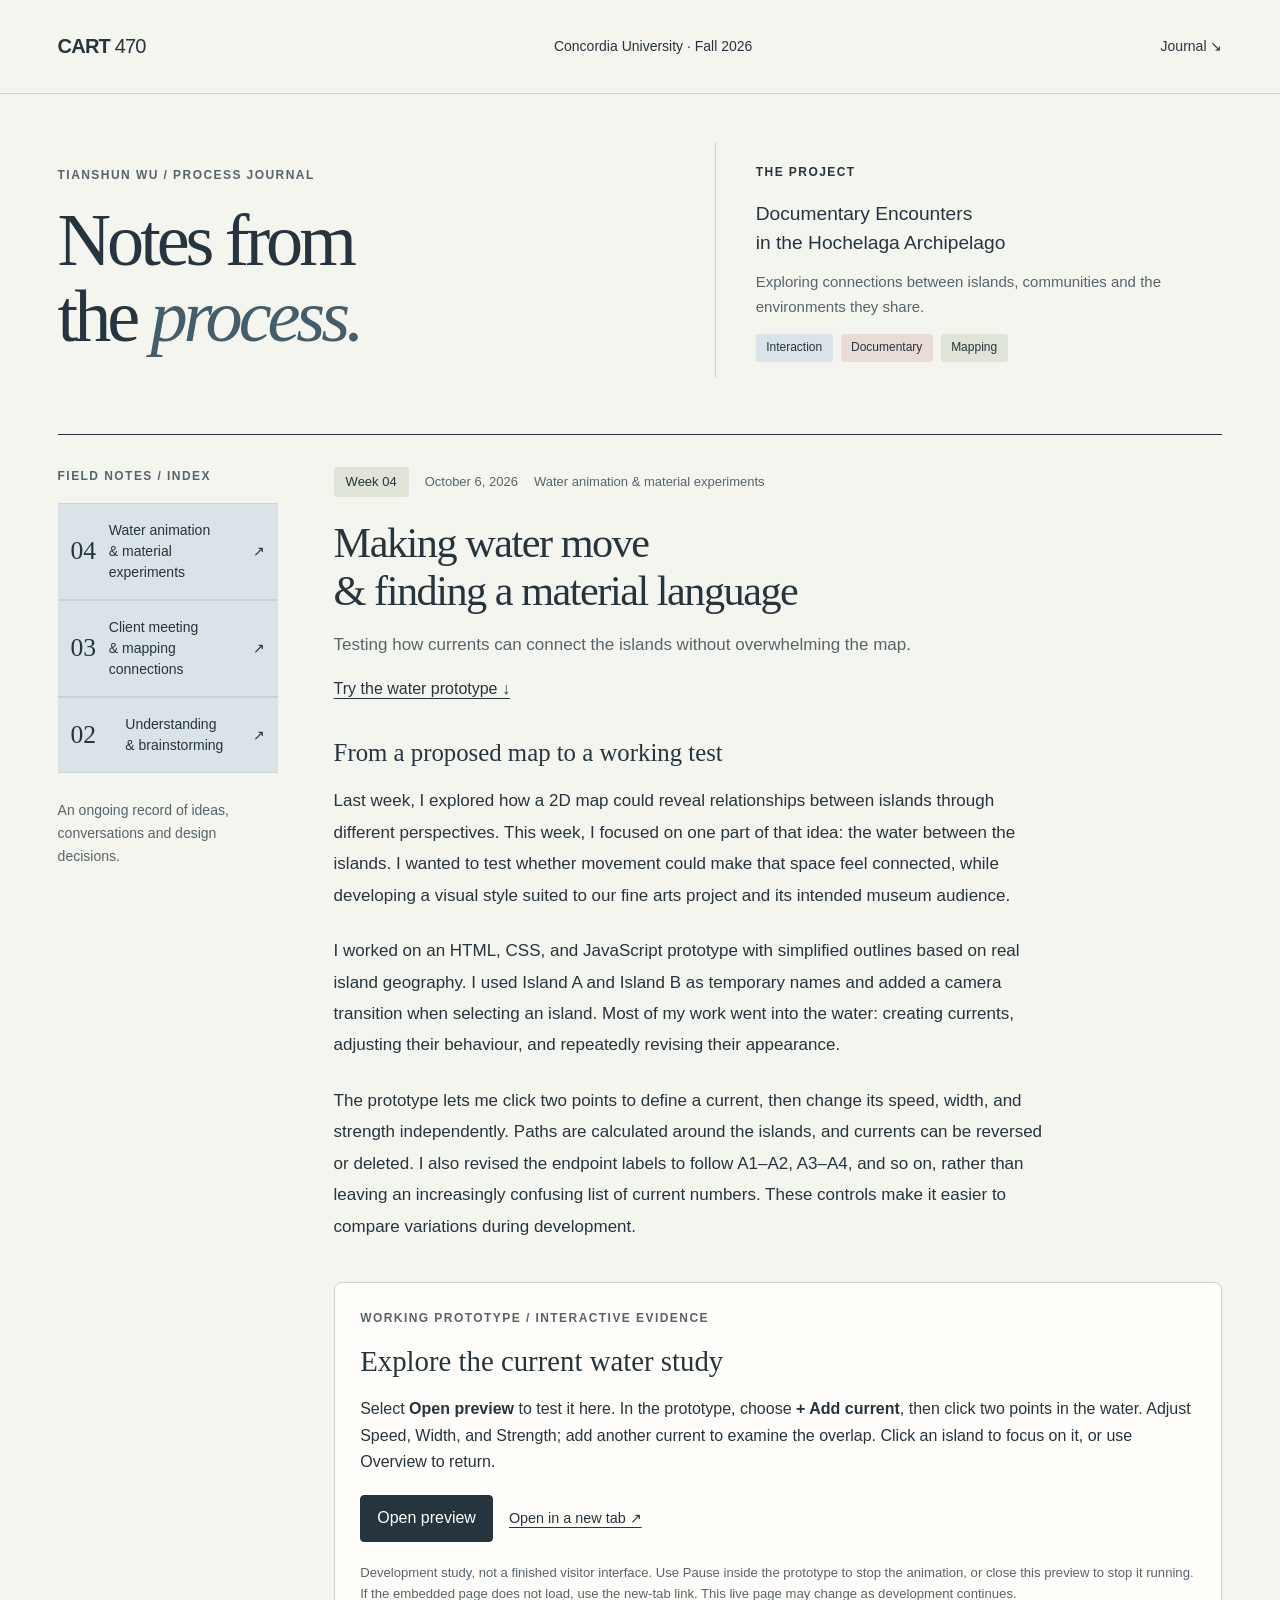
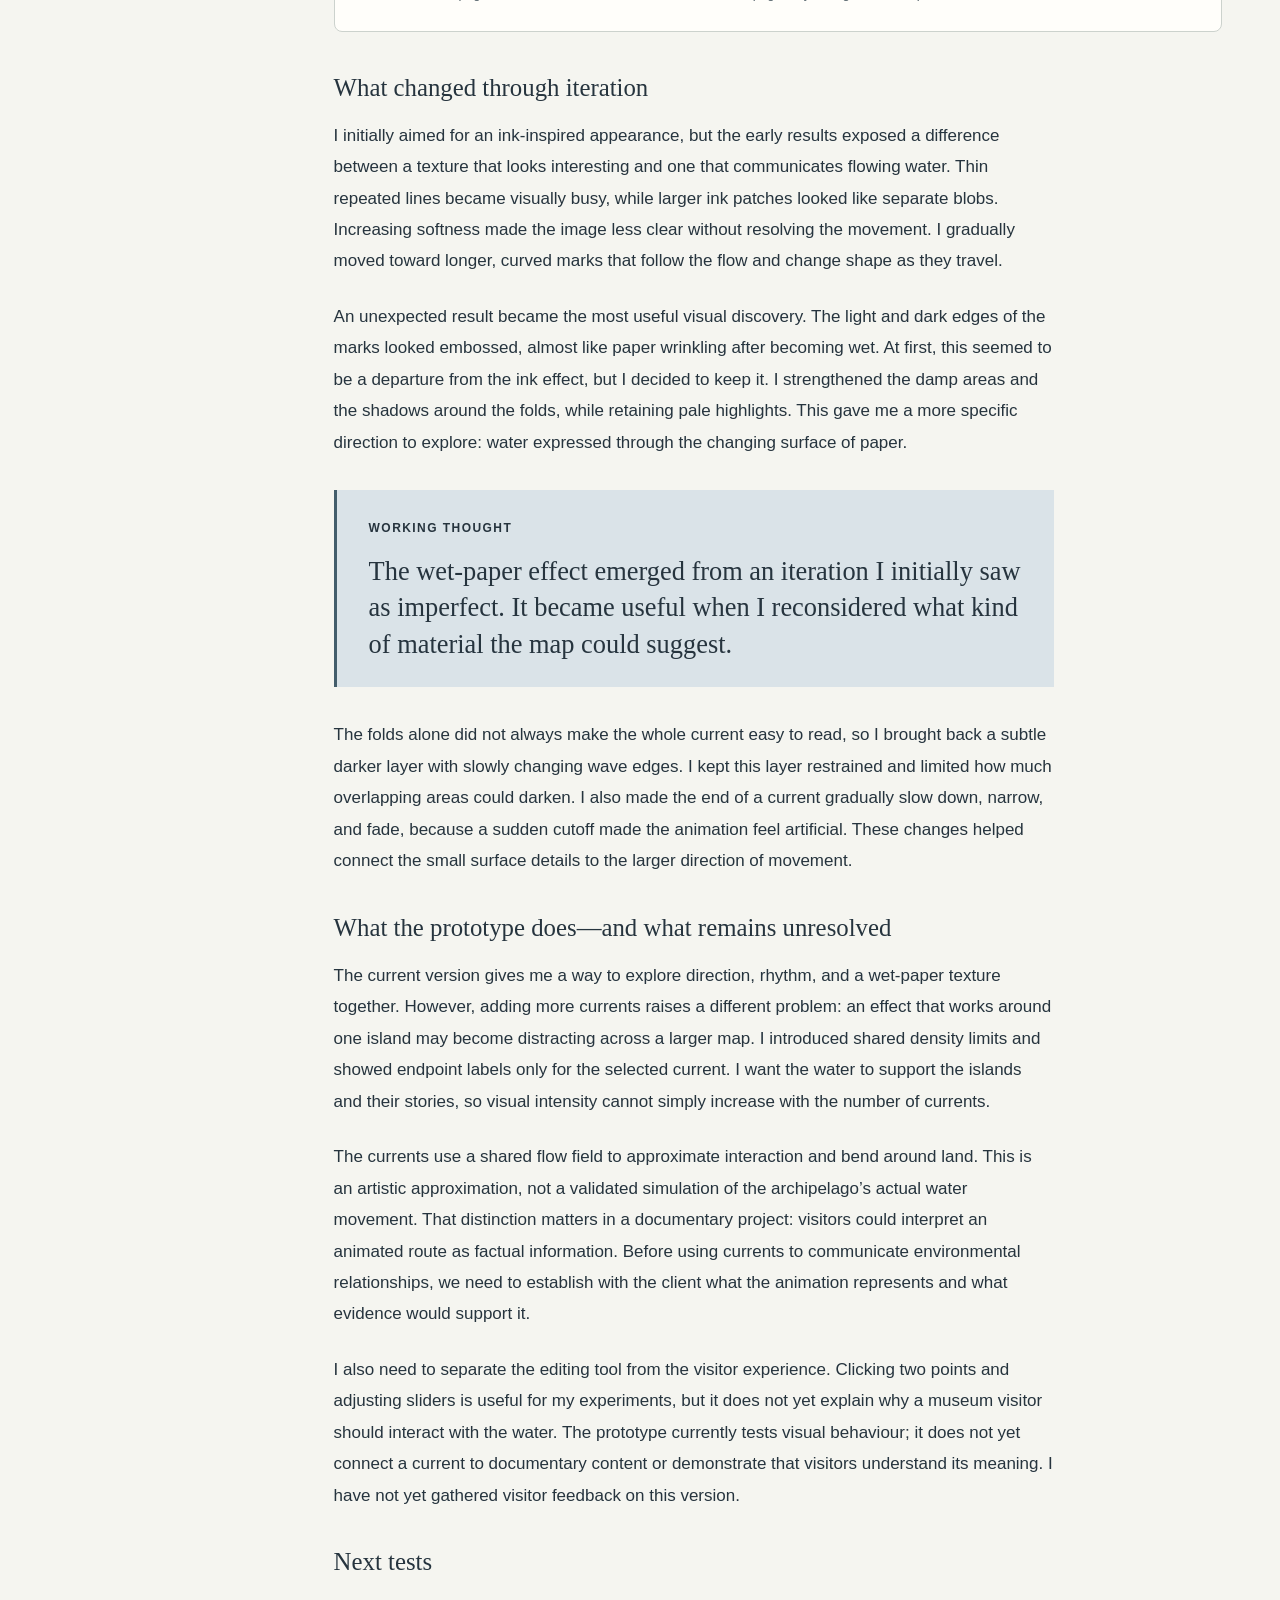
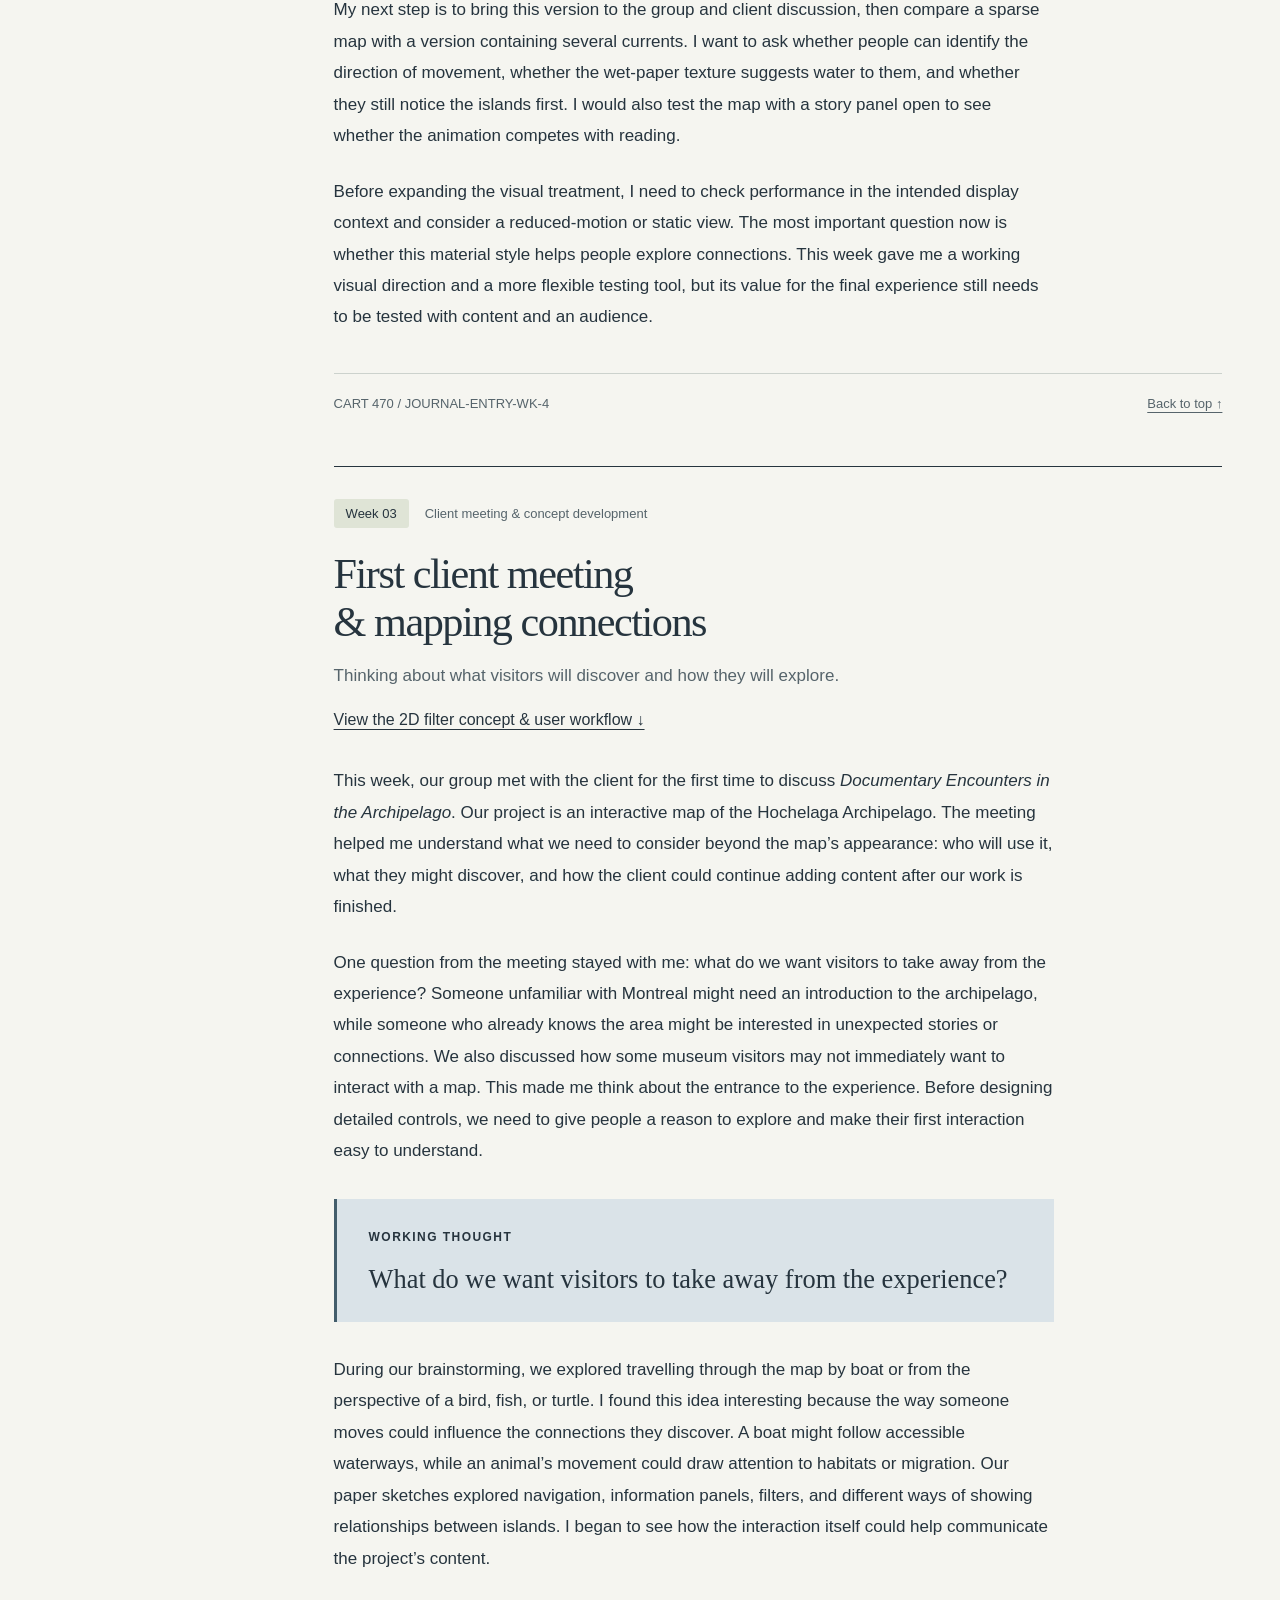
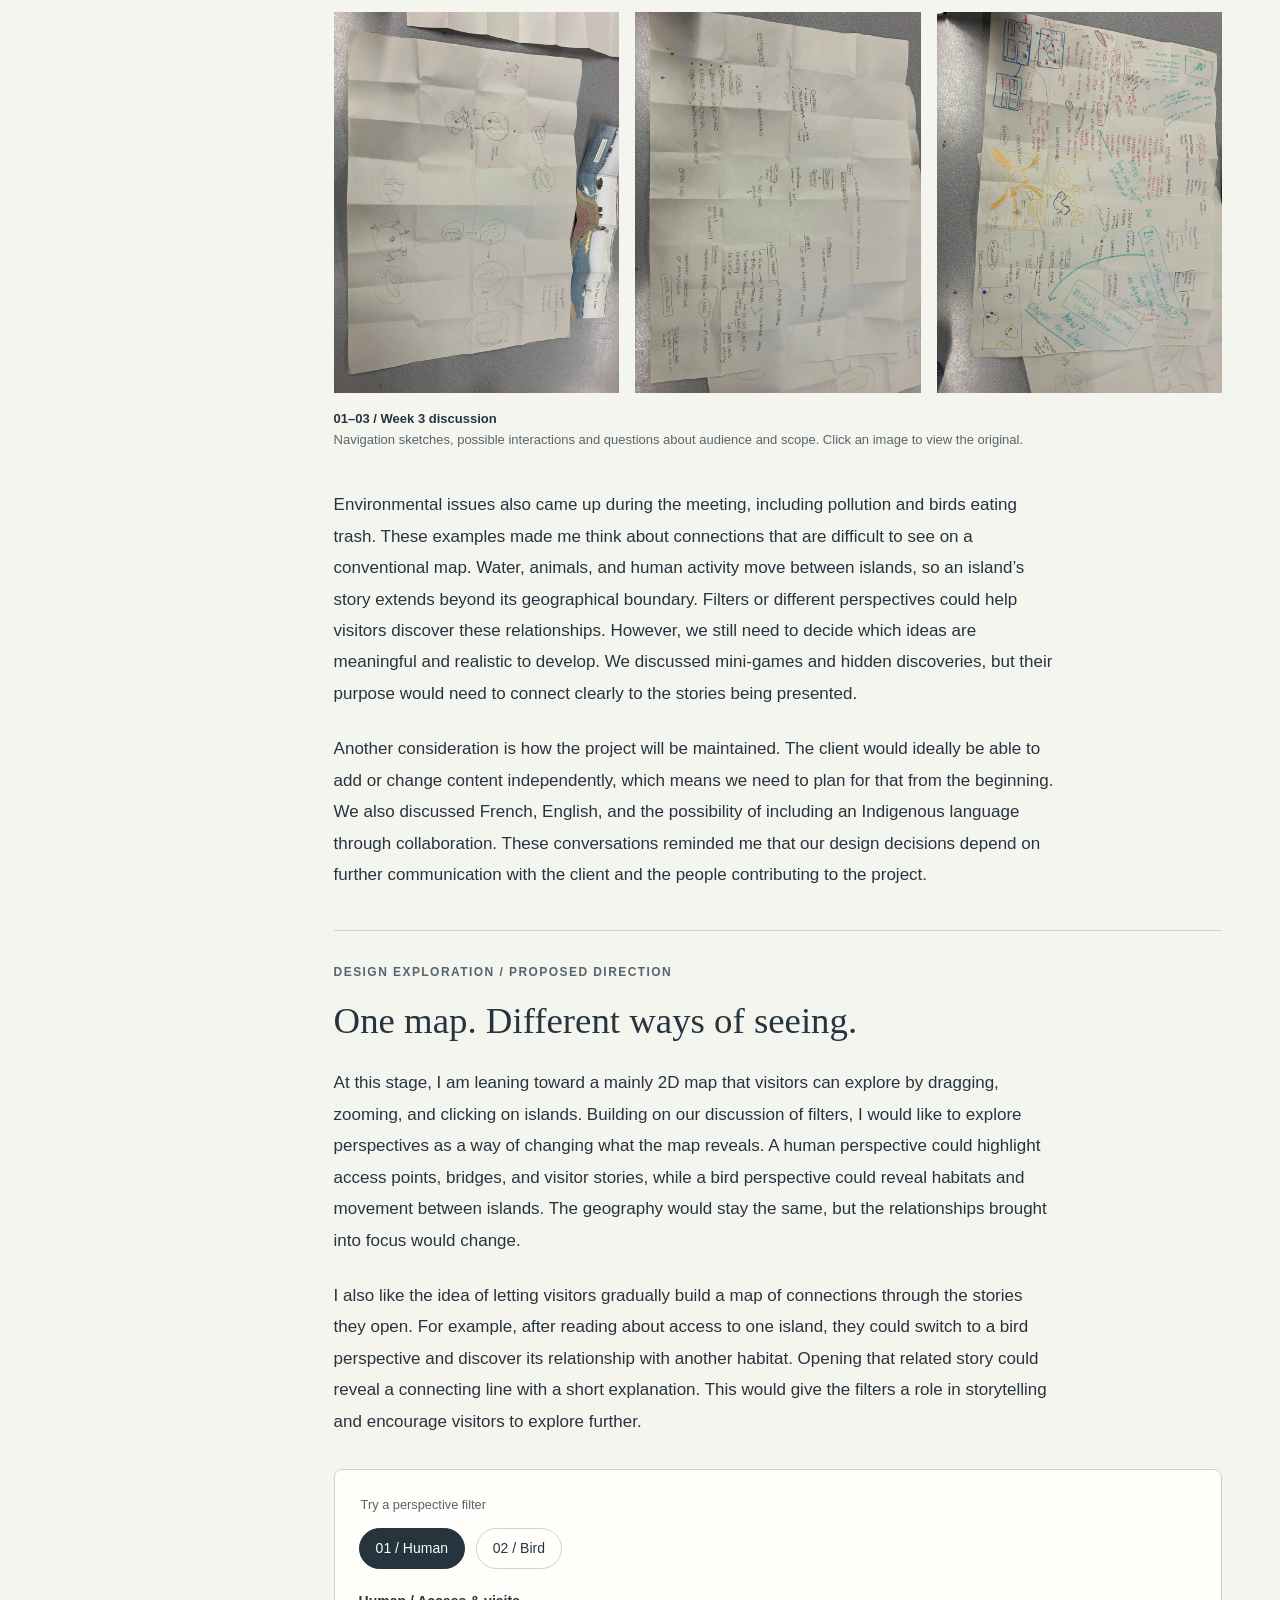
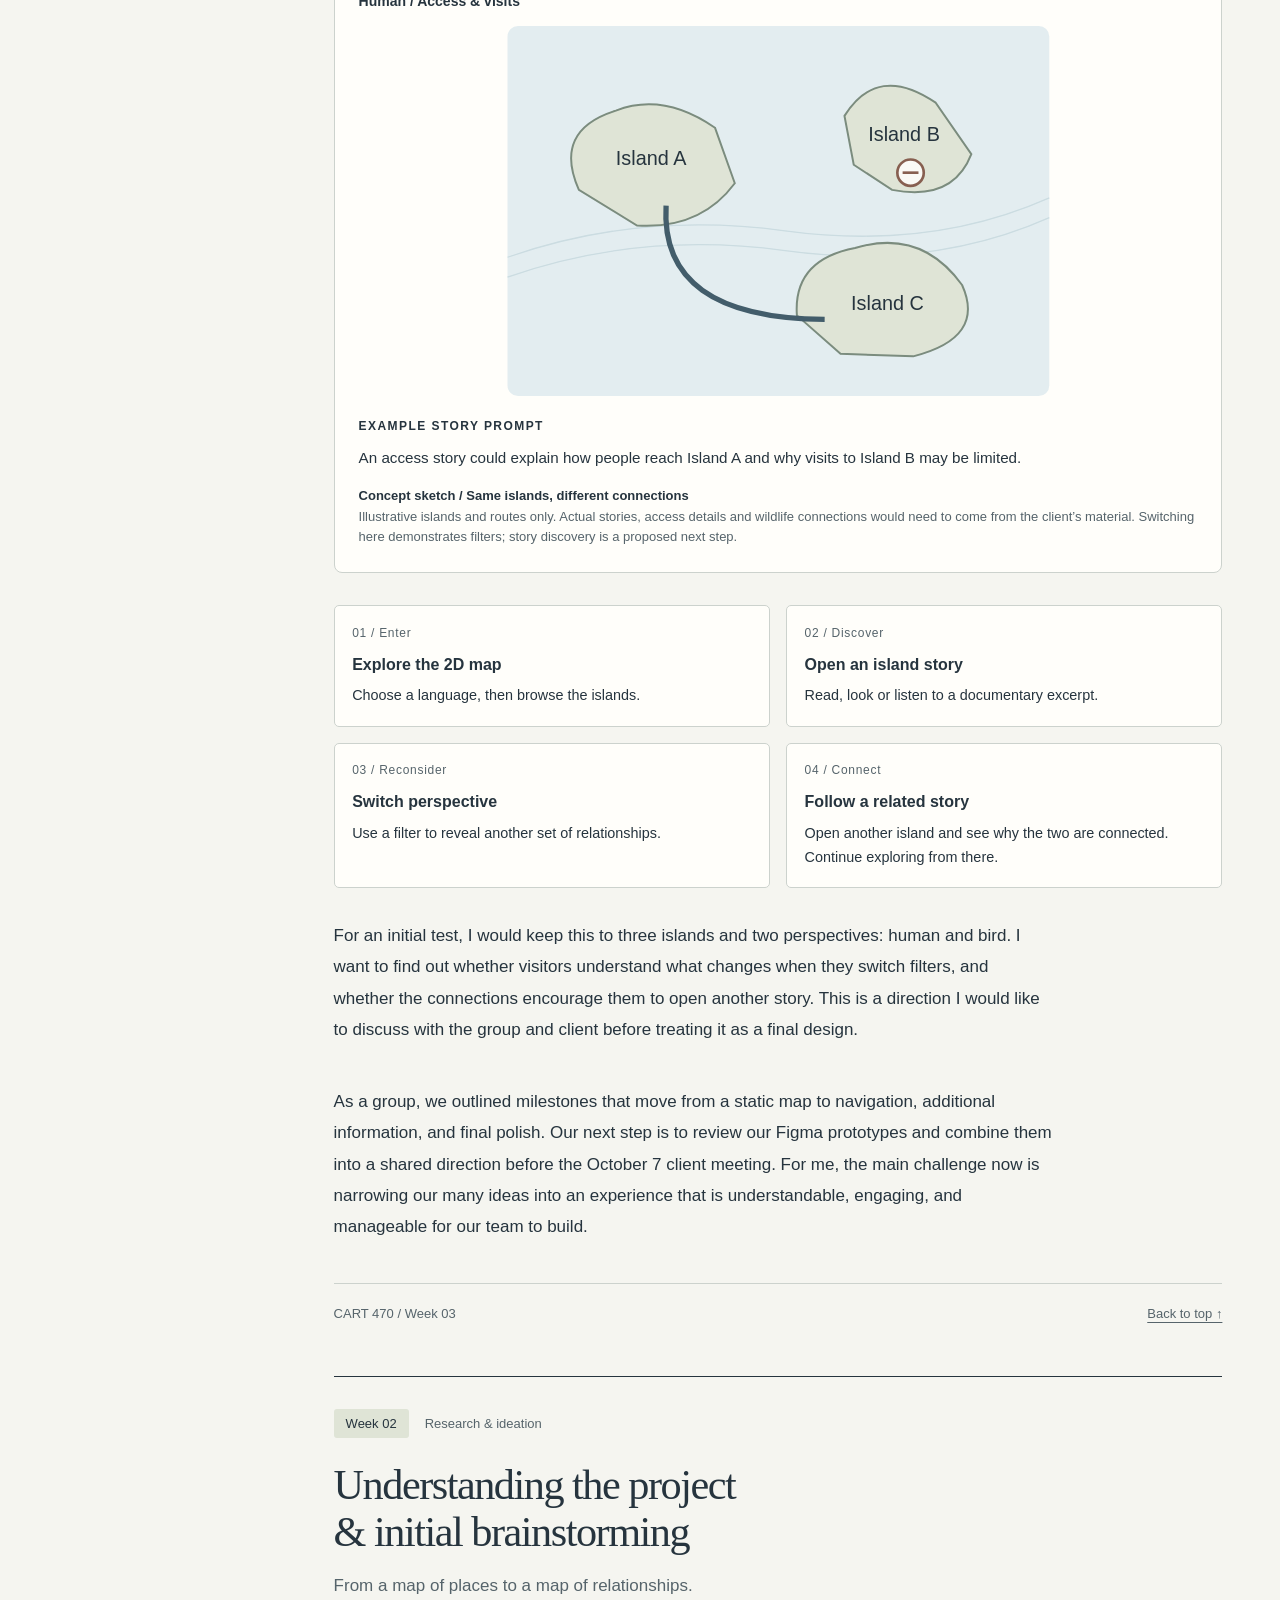
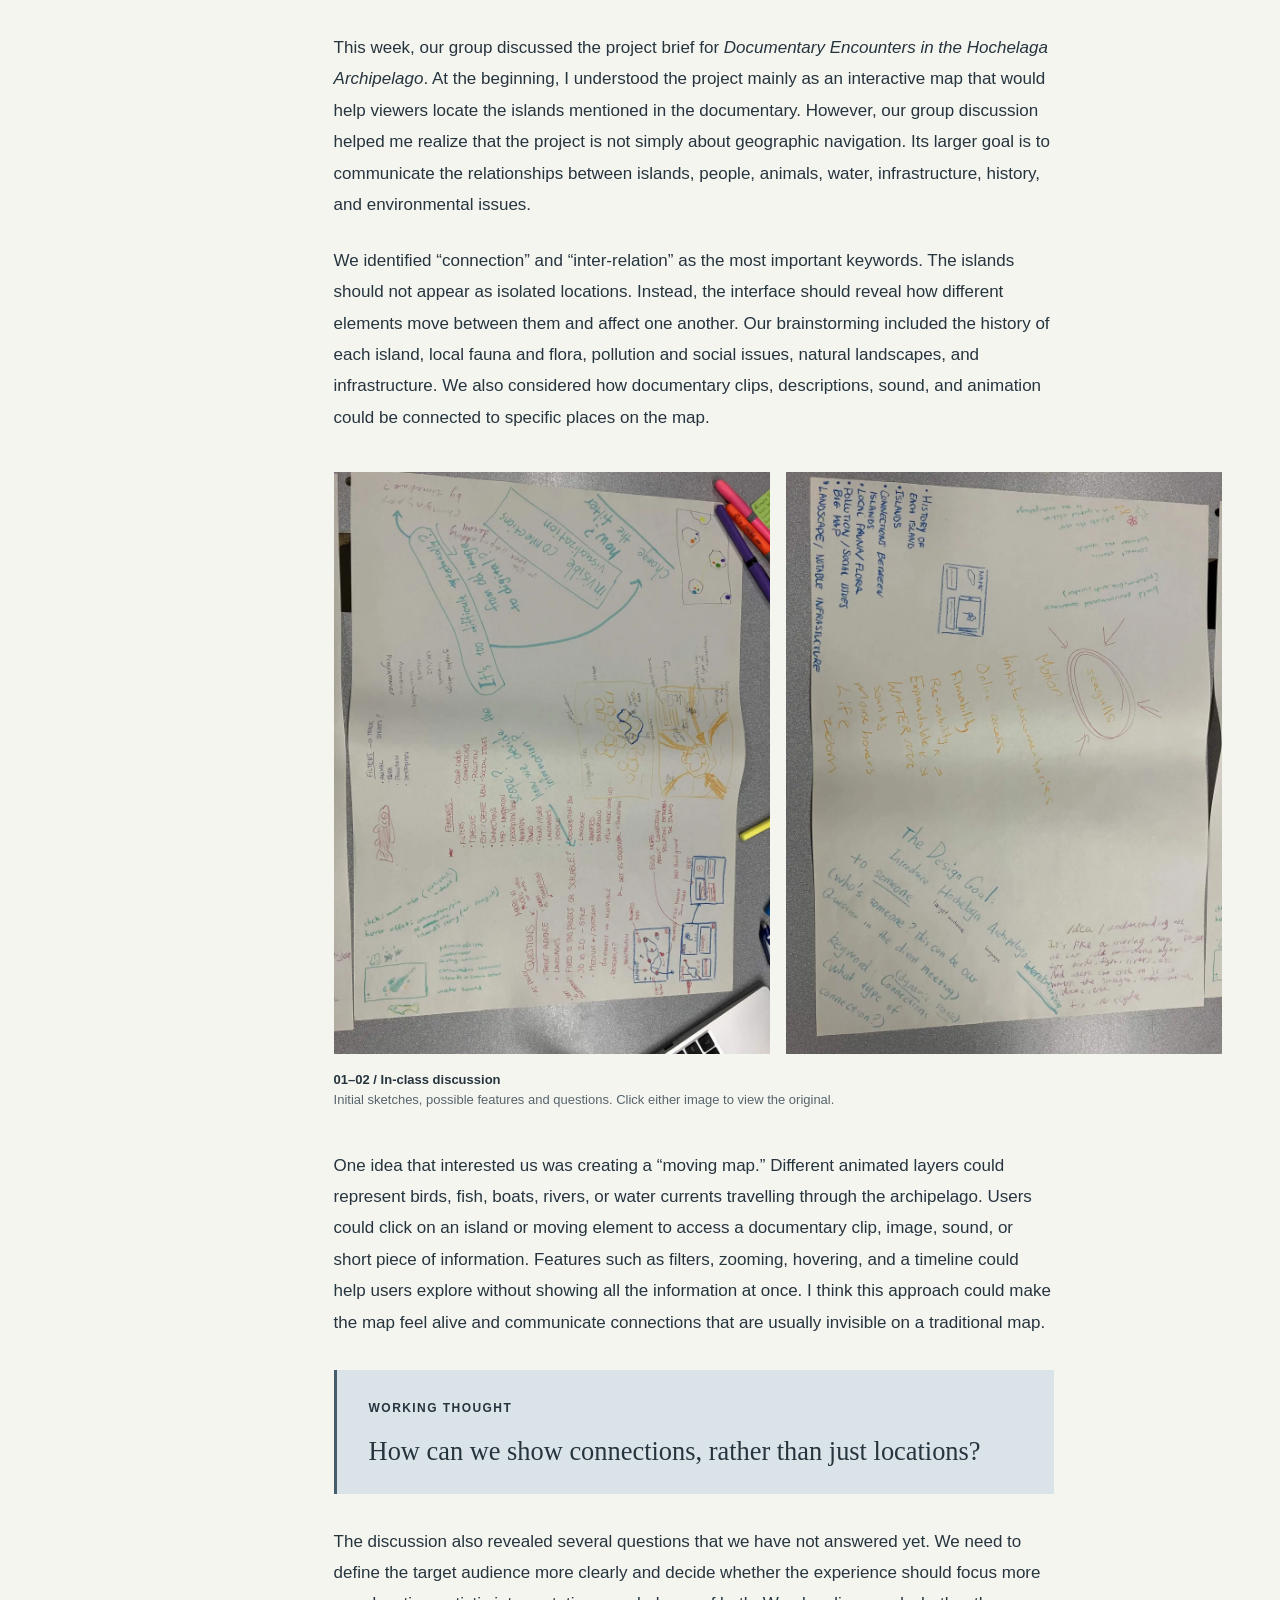
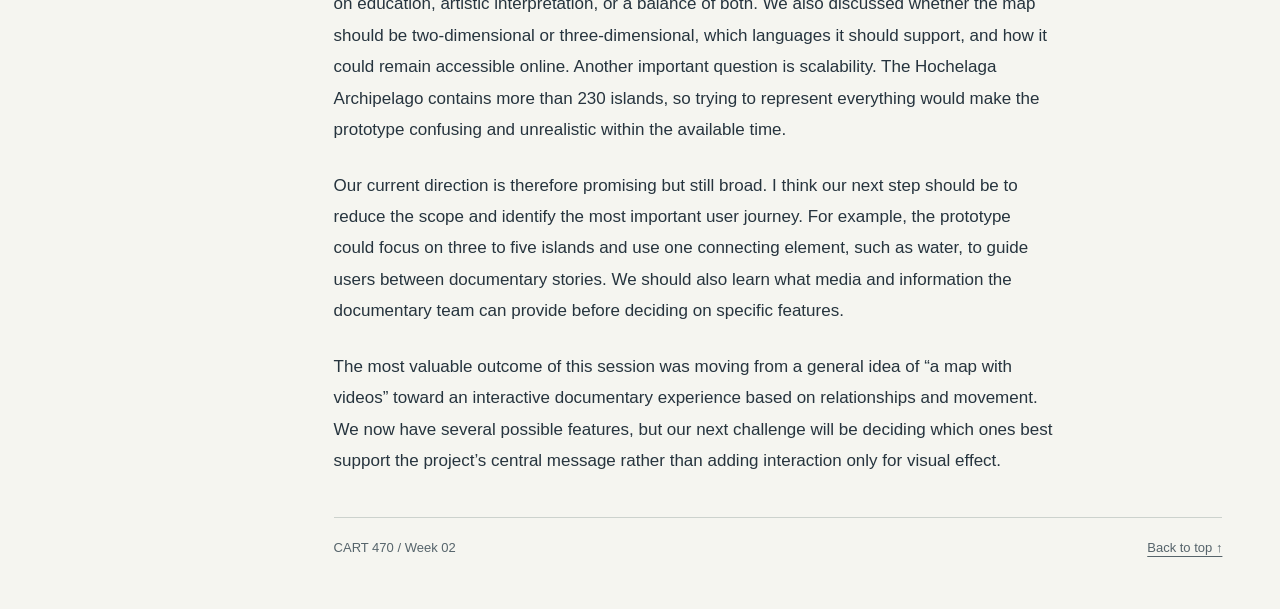
==== index.html @ 7b2a8e9e "week 4" ====
<!DOCTYPE html>
<html lang="en">
<head>
  <meta charset="UTF-8">
  <meta name="viewport" content="width=device-width, initial-scale=1.0">
  <meta name="description" content="Tianshun Wu's CART 470 process journal — Documentary Encounters in the Hochelaga Archipelago.">
  <title>CART 470 — Tianshun Wu</title>
  <link rel="stylesheet" href="styles.css?v=week4-water-1">
  <link rel="icon" href="data:image/svg+xml,%3Csvg xmlns='http://www.w3.org/2000/svg' viewBox='0 0 40 40'%3E%3Crect width='40' height='40' rx='8' fill='%23354754'/%3E%3Ctext x='20' y='28' text-anchor='middle' font-family='serif' font-size='28' fill='%23faf9f5'%3EJ%3C/text%3E%3C/svg%3E">
  <script src="script.js?v=week4-water-1" defer></script>
</head>
<body id="top">
  <a class="skip-link" href="#journal">Skip to journal</a>
  <header class="masthead">
    <a class="brand" href="#top">CART <span>470</span></a>
    <span class="course-term">Concordia University · Fall 2026</span>
    <a class="header-link" href="#journal">Journal ↘</a>
  </header>
  <main>
    <section class="intro" aria-labelledby="page-title">
      <div><p class="eyebrow">Tianshun Wu / Process journal</p><h1 id="page-title">Notes from<br>the <em>process.</em></h1></div>
      <div class="project-note"><span class="label">The project</span><h2>Documentary Encounters<br>in the Hochelaga Archipelago</h2><p>Exploring connections between islands, communities and the environments they share.</p><div class="tags"><span>Interaction</span><span>Documentary</span><span>Mapping</span></div></div>
    </section>
    <div class="journal-layout" id="journal">
      <aside class="index" aria-label="Journal index">
        <p class="eyebrow">Field notes / Index</p>
        <nav aria-label="Weekly entries">
          <a class="week-link" href="#week-04"><span class="week-number">04</span><span>Water animation<br>& material experiments</span><span aria-hidden="true">↗</span></a>
          <!-- Add a new link here when you add an entry. -->
          <a class="week-link" href="#week-03"><span class="week-number">03</span><span>Client meeting<br>& mapping connections</span><span aria-hidden="true">↗</span></a>
          <a class="week-link" href="#week-02"><span class="week-number">02</span><span>Understanding<br>& brainstorming</span><span aria-hidden="true">↗</span></a>
        </nav>
        <p class="index-note">An ongoing record of ideas, conversations and design decisions.</p>
      </aside>
      <div class="entries">
        <!-- WEEKLY ENTRY: copy an article and change its id, week, title and content. -->
                <article class="entry" id="week-04">
          <header class="entry-header">
            <div class="entry-meta"><span class="week-badge">Week 04</span><time datetime="2026-10-06">October 6, 2026</time><span>Water animation & material experiments</span></div>
            <h2>Making water move<br>& finding a material language</h2>
            <p class="entry-deck">Testing how currents can connect the islands without overwhelming the map.</p>
            <a href="#water-preview">Try the water prototype ↓</a>
          </header>
          <div class="prose">
            <h3>From a proposed map to a working test</h3>
            <p>Last week, I explored how a 2D map could reveal relationships between islands through different perspectives. This week, I focused on one part of that idea: the water between the islands. I wanted to test whether movement could make that space feel connected, while developing a visual style suited to our fine arts project and its intended museum audience.</p>
            <p>I worked on an HTML, CSS, and JavaScript prototype with simplified outlines based on real island geography. I used Island A and Island B as temporary names and added a camera transition when selecting an island. Most of my work went into the water: creating currents, adjusting their behaviour, and repeatedly revising their appearance.</p>
            <p>The prototype lets me click two points to define a current, then change its speed, width, and strength independently. Paths are calculated around the islands, and currents can be reversed or deleted. I also revised the endpoint labels to follow A1–A2, A3–A4, and so on, rather than leaving an increasingly confusing list of current numbers. These controls make it easier to compare variations during development.</p>
          </div>
          <section class="water-preview" id="water-preview" aria-labelledby="water-preview-title">
            <p class="eyebrow">Working prototype / Interactive evidence</p>
            <h3 id="water-preview-title">Explore the current water study</h3>
            <p>Select <strong>Open preview</strong> to test it here. In the prototype, choose <strong>+ Add current</strong>, then click two points in the water. Adjust Speed, Width, and Strength; add another current to examine the overlap. Click an island to focus on it, or use Overview to return.</p>
            <div class="preview-actions">
              <button type="button" id="preview-toggle" aria-expanded="false" aria-controls="water-frame-wrap">Open preview</button>
              <a href="https://alibaba1555.github.io/CART-470-Water-Effect-Test/" target="_blank" rel="noopener">Open in a new tab ↗</a>
            </div>
            <div id="water-frame-wrap" hidden></div>
            <p class="preview-note">Development study, not a finished visitor interface. Use Pause inside the prototype to stop the animation, or close this preview to stop it running. If the embedded page does not load, use the new-tab link. This live page may change as development continues.</p>
            <noscript><p>The embedded preview requires JavaScript. You can still open the prototype using the link above.</p></noscript>
          </section>
          <div class="prose">
            <h3>What changed through iteration</h3>
            <p>I initially aimed for an ink-inspired appearance, but the early results exposed a difference between a texture that looks interesting and one that communicates flowing water. Thin repeated lines became visually busy, while larger ink patches looked like separate blobs. Increasing softness made the image less clear without resolving the movement. I gradually moved toward longer, curved marks that follow the flow and change shape as they travel.</p>
            <p>An unexpected result became the most useful visual discovery. The light and dark edges of the marks looked embossed, almost like paper wrinkling after becoming wet. At first, this seemed to be a departure from the ink effect, but I decided to keep it. I strengthened the damp areas and the shadows around the folds, while retaining pale highlights. This gave me a more specific direction to explore: water expressed through the changing surface of paper.</p>
            <aside class="reflection"><span class="label">Working thought</span><p>The wet-paper effect emerged from an iteration I initially saw as imperfect. It became useful when I reconsidered what kind of material the map could suggest.</p></aside>
            <p>The folds alone did not always make the whole current easy to read, so I brought back a subtle darker layer with slowly changing wave edges. I kept this layer restrained and limited how much overlapping areas could darken. I also made the end of a current gradually slow down, narrow, and fade, because a sudden cutoff made the animation feel artificial. These changes helped connect the small surface details to the larger direction of movement.</p>
            <h3>What the prototype does—and what remains unresolved</h3>
            <p>The current version gives me a way to explore direction, rhythm, and a wet-paper texture together. However, adding more currents raises a different problem: an effect that works around one island may become distracting across a larger map. I introduced shared density limits and showed endpoint labels only for the selected current. I want the water to support the islands and their stories, so visual intensity cannot simply increase with the number of currents.</p>
            <p>The currents use a shared flow field to approximate interaction and bend around land. This is an artistic approximation, not a validated simulation of the archipelago’s actual water movement. That distinction matters in a documentary project: visitors could interpret an animated route as factual information. Before using currents to communicate environmental relationships, we need to establish with the client what the animation represents and what evidence would support it.</p>
            <p>I also need to separate the editing tool from the visitor experience. Clicking two points and adjusting sliders is useful for my experiments, but it does not yet explain why a museum visitor should interact with the water. The prototype currently tests visual behaviour; it does not yet connect a current to documentary content or demonstrate that visitors understand its meaning. I have not yet gathered visitor feedback on this version.</p>
            <h3>Next tests</h3>
            <p>My next step is to bring this version to the group and client discussion, then compare a sparse map with a version containing several currents. I want to ask whether people can identify the direction of movement, whether the wet-paper texture suggests water to them, and whether they still notice the islands first. I would also test the map with a story panel open to see whether the animation competes with reading.</p>
            <p>Before expanding the visual treatment, I need to check performance in the intended display context and consider a reduced-motion or static view. The most important question now is whether this material style helps people explore connections. This week gave me a working visual direction and a more flexible testing tool, but its value for the final experience still needs to be tested with content and an audience.</p>
          </div>
          <footer class="entry-footer"><span>CART 470 / JOURNAL-ENTRY-WK-4</span><a href="#top">Back to top ↑</a></footer>
        </article>

        <article class="entry" id="week-03">
          <header class="entry-header">
            <div class="entry-meta"><span class="week-badge">Week 03</span><span>Client meeting & concept development</span></div>
            <h2>First client meeting<br>& mapping connections</h2>
            <p class="entry-deck">Thinking about what visitors will discover and how they will explore.</p>
            <a href="#perspective-title">View the 2D filter concept & user workflow ↓</a>
          </header>
          <div class="prose">
            <p>This week, our group met with the client for the first time to discuss <em>Documentary Encounters in the Archipelago</em>. Our project is an interactive map of the Hochelaga Archipelago. The meeting helped me understand what we need to consider beyond the map’s appearance: who will use it, what they might discover, and how the client could continue adding content after our work is finished.</p>
            <p>One question from the meeting stayed with me: what do we want visitors to take away from the experience? Someone unfamiliar with Montreal might need an introduction to the archipelago, while someone who already knows the area might be interested in unexpected stories or connections. We also discussed how some museum visitors may not immediately want to interact with a map. This made me think about the entrance to the experience. Before designing detailed controls, we need to give people a reason to explore and make their first interaction easy to understand.</p>
            <aside class="reflection"><span class="label">Working thought</span><p>What do we want visitors to take away from the experience?</p></aside>
            <p>During our brainstorming, we explored travelling through the map by boat or from the perspective of a bird, fish, or turtle. I found this idea interesting because the way someone moves could influence the connections they discover. A boat might follow accessible waterways, while an animal’s movement could draw attention to habitats or migration. Our paper sketches explored navigation, information panels, filters, and different ways of showing relationships between islands. I began to see how the interaction itself could help communicate the project’s content.</p>
          </div>
          <figure class="discussion discussion--three">
            <a href="assets/week3-1.webp" target="_blank" rel="noopener" aria-label="Open Week 3 navigation sketches at full size in a new tab"><img src="assets/week3-1.webp" alt="Paper sketches exploring the map entrance, boat navigation, landing on islands and map scale." width="960" height="1280" loading="lazy"></a>
            <a href="assets/week3-2.webp" target="_blank" rel="noopener" aria-label="Open Week 3 interaction notes at full size in a new tab"><img src="assets/week3-2.webp" alt="Group notes exploring controls, animal perspectives, seasons, water currents and connections between islands." width="960" height="1280" loading="lazy"></a>
            <a href="assets/week3-3.webp" target="_blank" rel="noopener" aria-label="Open Week 3 feature brainstorming at full size in a new tab"><img src="assets/week3-3.webp" alt="Group brainstorming sheet with interface sketches, possible filters, audience questions and ideas for visualizing invisible connections." width="960" height="1280" loading="lazy"></a>
            <figcaption><span>01–03 / Week 3 discussion</span> Navigation sketches, possible interactions and questions about audience and scope. Click an image to view the original.</figcaption>
          </figure>
          <div class="prose">
            <p>Environmental issues also came up during the meeting, including pollution and birds eating trash. These examples made me think about connections that are difficult to see on a conventional map. Water, animals, and human activity move between islands, so an island’s story extends beyond its geographical boundary. Filters or different perspectives could help visitors discover these relationships. However, we still need to decide which ideas are meaningful and realistic to develop. We discussed mini-games and hidden discoveries, but their purpose would need to connect clearly to the stories being presented.</p>
            <p>Another consideration is how the project will be maintained. The client would ideally be able to add or change content independently, which means we need to plan for that from the beginning. We also discussed French, English, and the possibility of including an Indigenous language through collaboration. These conversations reminded me that our design decisions depend on further communication with the client and the people contributing to the project.</p>
          </div>
          <section class="perspective-concept" aria-labelledby="perspective-title">
            <p class="eyebrow">Design exploration / Proposed direction</p>
            <h3 id="perspective-title">One map. Different ways of seeing.</h3>
            <div class="prose">
              <p>At this stage, I am leaning toward a mainly 2D map that visitors can explore by dragging, zooming, and clicking on islands. Building on our discussion of filters, I would like to explore perspectives as a way of changing what the map reveals. A human perspective could highlight access points, bridges, and visitor stories, while a bird perspective could reveal habitats and movement between islands. The geography would stay the same, but the relationships brought into focus would change.</p>
              <p>I also like the idea of letting visitors gradually build a map of connections through the stories they open. For example, after reading about access to one island, they could switch to a bird perspective and discover its relationship with another habitat. Opening that related story could reveal a connecting line with a short explanation. This would give the filters a role in storytelling and encourage visitors to explore further.</p>
            </div>
            <figure class="perspective-demo">
              <fieldset class="perspective-switch">
                <legend>Try a perspective filter</legend>
                <input type="radio" name="perspective" id="view-human" checked><label for="view-human">01 / Human</label>
                <input type="radio" name="perspective" id="view-bird"><label for="view-bird">02 / Bird</label>
                <div class="perspective-panel panel-human"><p class="map-view-label">Human / Access & visits</p><svg viewBox="0 0 410 280" role="img" aria-label="Human perspective: a solid route connects Islands A and C. Island B has a restricted-access symbol."><rect width="410" height="280" rx="8" fill="#e3edf0"/><path d="M0 175Q100 140 210 155T410 130M0 190Q100 155 210 170T410 145" fill="none" stroke="#cbdce1"/><g fill="#dfe4d6" stroke="#7b8c7e" stroke-width="1.5"><path d="M54 124 Q34 79 82 64 Q118 50 157 77 L172 119 Q146 154 98 151Z"/><path d="M255 68 Q280 28 324 58 L351 97 Q337 133 291 124 L262 105Z"/><path d="M219 219 Q216 177 263 168 Q313 153 344 196 Q362 236 307 250 L252 248Z"/></g><g font-family="Arial,sans-serif" font-size="15" fill="#26343e"><text x="82" y="105">Island A</text><text x="273" y="87">Island B</text><text x="260" y="215">Island C</text></g><path d="M120 136 Q115 221 240 222" fill="none" stroke="#435d6b" stroke-width="4"/><circle cx="305" cy="111" r="10" fill="#faf9f5" stroke="#875f50" stroke-width="2"/><path d="M299 111h12" stroke="#875f50" stroke-width="2"/></svg><div class="concept-story"><span class="label">Example story prompt</span><p>An access story could explain how people reach Island A and why visits to Island B may be limited.</p></div></div>
<div class="perspective-panel panel-bird"><p class="map-view-label">Bird / Habitats & movement</p><svg viewBox="0 0 410 280" role="img" aria-label="Bird perspective: dashed routes link all three islands as possible connected habitats."><rect width="410" height="280" rx="8" fill="#e3edf0"/><path d="M0 175Q100 140 210 155T410 130M0 190Q100 155 210 170T410 145" fill="none" stroke="#cbdce1"/><g fill="#dfe4d6" stroke="#7b8c7e" stroke-width="1.5"><path d="M54 124 Q34 79 82 64 Q118 50 157 77 L172 119 Q146 154 98 151Z"/><path d="M255 68 Q280 28 324 58 L351 97 Q337 133 291 124 L262 105Z"/><path d="M219 219 Q216 177 263 168 Q313 153 344 196 Q362 236 307 250 L252 248Z"/></g><g font-family="Arial,sans-serif" font-size="15" fill="#26343e"><text x="82" y="105">Island A</text><text x="273" y="87">Island B</text><text x="260" y="215">Island C</text></g><path d="M130 72 Q211 6 281 63 M320 121 Q381 160 321 186 M245 194 Q157 178 122 139" fill="none" stroke="#61784b" stroke-width="3" stroke-dasharray="7 7"/><path d="M186 46q10 -14 20 0q10 -14 20 0" fill="none" stroke="#61784b" stroke-width="3"/></svg><div class="concept-story"><span class="label">Example story prompt</span><p>A related habitat story could reveal how birds use several islands, making a different network visible.</p></div></div>
              </fieldset>
              <figcaption><span>Concept sketch / Same islands, different connections</span>Illustrative islands and routes only. Actual stories, access details and wildlife connections would need to come from the client’s material. Switching here demonstrates filters; story discovery is a proposed next step.</figcaption>
            </figure>
            <ol class="concept-flow" aria-label="Proposed user workflow">
              <li><span>01 / Enter</span><strong>Explore the 2D map</strong><p>Choose a language, then browse the islands.</p></li>
              <li><span>02 / Discover</span><strong>Open an island story</strong><p>Read, look or listen to a documentary excerpt.</p></li>
              <li><span>03 / Reconsider</span><strong>Switch perspective</strong><p>Use a filter to reveal another set of relationships.</p></li>
              <li><span>04 / Connect</span><strong>Follow a related story</strong><p>Open another island and see why the two are connected. Continue exploring from there.</p></li>
            </ol>
            <div class="prose"><p>For an initial test, I would keep this to three islands and two perspectives: human and bird. I want to find out whether visitors understand what changes when they switch filters, and whether the connections encourage them to open another story. This is a direction I would like to discuss with the group and client before treating it as a final design.</p></div>
          </section>
          <div class="prose">
            <p>As a group, we outlined milestones that move from a static map to navigation, additional information, and final polish. Our next step is to review our Figma prototypes and combine them into a shared direction before the October 7 client meeting. For me, the main challenge now is narrowing our many ideas into an experience that is understandable, engaging, and manageable for our team to build.</p>
          </div>
          <footer class="entry-footer"><span>CART 470 / Week 03</span><a href="#top">Back to top ↑</a></footer>
        </article>

        <article class="entry" id="week-02">
          <header class="entry-header"><div class="entry-meta"><span class="week-badge">Week 02</span><span>Research & ideation</span></div><h2>Understanding the project<br>& initial brainstorming</h2><p class="entry-deck">From a map of places to a map of relationships.</p></header>
          <div class="prose">
            <p>This week, our group discussed the project brief for <em>Documentary Encounters in the Hochelaga Archipelago</em>. At the beginning, I understood the project mainly as an interactive map that would help viewers locate the islands mentioned in the documentary. However, our group discussion helped me realize that the project is not simply about geographic navigation. Its larger goal is to communicate the relationships between islands, people, animals, water, infrastructure, history, and environmental issues.</p>
            <p>We identified “connection” and “inter-relation” as the most important keywords. The islands should not appear as isolated locations. Instead, the interface should reveal how different elements move between them and affect one another. Our brainstorming included the history of each island, local fauna and flora, pollution and social issues, natural landscapes, and infrastructure. We also considered how documentary clips, descriptions, sound, and animation could be connected to specific places on the map.</p>
          </div>
          <figure class="discussion"><a href="assets/brainstorm-01.png" target="_blank" rel="noopener" aria-label="Open first classroom brainstorming sheet at full size in a new tab"><img src="assets/brainstorm-01.png" alt="Classroom brainstorming sheet with map sketches, filters, connections and questions about scope." width="960" height="1280" loading="lazy"></a><a href="assets/brainstorm-02.png" target="_blank" rel="noopener" aria-label="Open second classroom brainstorming sheet at full size in a new tab"><img src="assets/brainstorm-02.png" alt="Group notes on the design goal, island history, wildlife, sound and documentary links." width="960" height="1280" loading="lazy"></a><figcaption><span>01–02 / In-class discussion</span> Initial sketches, possible features and questions. Click either image to view the original.</figcaption></figure>
          <div class="prose">
            <p>One idea that interested us was creating a “moving map.” Different animated layers could represent birds, fish, boats, rivers, or water currents travelling through the archipelago. Users could click on an island or moving element to access a documentary clip, image, sound, or short piece of information. Features such as filters, zooming, hovering, and a timeline could help users explore without showing all the information at once. I think this approach could make the map feel alive and communicate connections that are usually invisible on a traditional map.</p>
            <aside class="reflection"><span class="label">Working thought</span><p>How can we show connections, rather than just locations?</p></aside>
            <p>The discussion also revealed several questions that we have not answered yet. We need to define the target audience more clearly and decide whether the experience should focus more on education, artistic interpretation, or a balance of both. We also discussed whether the map should be two-dimensional or three-dimensional, which languages it should support, and how it could remain accessible online. Another important question is scalability. The Hochelaga Archipelago contains more than 230 islands, so trying to represent everything would make the prototype confusing and unrealistic within the available time.</p>
            <p>Our current direction is therefore promising but still broad. I think our next step should be to reduce the scope and identify the most important user journey. For example, the prototype could focus on three to five islands and use one connecting element, such as water, to guide users between documentary stories. We should also learn what media and information the documentary team can provide before deciding on specific features.</p>
            <p>The most valuable outcome of this session was moving from a general idea of “a map with videos” toward an interactive documentary experience based on relationships and movement. We now have several possible features, but our next challenge will be deciding which ones best support the project’s central message rather than adding interaction only for visual effect.</p>
          </div>
          <footer class="entry-footer"><span>CART 470 / Week 02</span><a href="#top">Back to top ↑</a></footer>
        </article>
        <!-- Paste next week's article here, or before week-02 to show newest first. -->
      </div>
    </div>
  </main>
  <!-- <footer class="site-footer"><span>Tianshun Wu</span><span>CART 470 · Fall 2026</span><span>Process, not just outcomes.</span></footer> -->
</body>
</html>
---- styles.css ----
/* Change these colors to customize the entire site. */
:root{--paper:#f5f5f0;--ink:#26343e;--muted:#56646b;--line:#ccd2cd;--blue:#dae3e8;--green:#dfe4d6;--accent:#435d6b;--rose:#e9dcd6;--white:#fffefa}
*{box-sizing:border-box}html{scroll-behavior:smooth;scroll-padding-top:2rem}body{margin:0;background:var(--paper);color:var(--ink);font-family:Arial,Helvetica,sans-serif;font-size:1rem;line-height:1.65}a{color:inherit;text-underline-offset:4px}a:focus-visible{outline:3px solid var(--accent);outline-offset:5px}::selection{background:var(--blue)}.skip-link{position:absolute;left:1rem;top:-100px;background:var(--ink);color:white;padding:.6rem;z-index:10}.skip-link:focus{top:1rem}
.masthead,main,.site-footer{max-width:1320px;margin:auto;padding-left:4.5vw;padding-right:4.5vw}.masthead{min-height:94px;display:flex;align-items:center;justify-content:space-between;gap:1.5rem;border-bottom:1px solid var(--line)}.brand{text-decoration:none;font-size:1.25rem;letter-spacing:-.04em;font-weight:700}.brand span{font-weight:400}.course-term,.header-link{font-size:.875rem}.header-link{text-decoration:none}.intro{display:grid;grid-template-columns:1.2fr 1fr;align-items:center;gap:3rem;padding:3rem 0 3.5rem}.eyebrow,.label{font-size:.75rem;text-transform:uppercase;letter-spacing:.12em;font-weight:600}.eyebrow{margin:0 0 1rem;color:var(--muted)}h1,h2,p{margin-top:0}h1{font-family:Georgia,'Times New Roman',serif;font-size:clamp(3rem,5.8vw,5rem);line-height:1.03;font-weight:400;letter-spacing:-.055em;margin-bottom:0}h1 em{font-weight:400;color:var(--accent)}.project-note{border-left:1px solid var(--line);padding:1rem 0 1rem 2.5rem;max-width:480px}.project-note h2{font-size:1.2rem;font-weight:400;line-height:1.5;margin:1rem 0 .75rem}.project-note p{font-size:.9375rem;color:var(--muted)}.tags{display:flex;gap:.5rem;flex-wrap:wrap}.tags span{font-size:.75rem;padding:.25rem .65rem;border-radius:3px;background:var(--blue)}.tags span:nth-child(2){background:var(--rose)}.tags span:nth-child(3){background:var(--green)}
.journal-layout{display:grid;grid-template-columns:220px minmax(0,1fr);gap:3.5rem;border-top:1px solid var(--ink);padding-top:2rem}.index{align-self:start;position:sticky;top:2rem}.week-link{display:flex;align-items:center;justify-content:space-between;gap:.8rem;padding:1rem .8rem;text-decoration:none;font-size:.875rem;line-height:1.5;border-top:1px solid var(--line);border-bottom:1px solid var(--line);background:var(--blue);transition:background .2s}.week-link:hover{background:#cbd9e1}.week-number{font-family:Georgia,serif;font-size:1.6rem}.index-note{font-size:.875rem;color:var(--muted);margin:1.6rem 0;max-width:185px}.entry{scroll-margin-top:2rem;padding-bottom:2rem}.entry+.entry{border-top:1px solid var(--ink);padding-top:2rem}.entry-header{margin-bottom:2rem}.entry-meta{display:flex;align-items:center;gap:1rem;font-size:.8125rem;color:var(--muted);margin-bottom:1.4rem;flex-wrap:wrap}.week-badge{background:var(--green);padding:.25rem .75rem;color:var(--ink);border-radius:3px}.entry-header h2{font-family:Georgia,'Times New Roman',serif;font-weight:400;font-size:clamp(2rem,3.3vw,3rem);line-height:1.13;letter-spacing:-.035em;margin-bottom:1rem}.entry-deck{color:var(--muted);font-size:1.0625rem}.prose{max-width:720px}.prose>p{font-size:1.0625rem;line-height:1.85;margin-bottom:1.5rem}.discussion{margin:2.4rem 0;display:grid;grid-template-columns:1fr 1fr;gap:1rem}.discussion>a{background:#e0ded4;display:block;overflow:hidden}.discussion img{display:block;width:100%;height:auto;transition:transform .25s}.discussion a:hover img{transform:scale(1.025)}figcaption{grid-column:1/-1;font-size:.8125rem;color:var(--muted);line-height:1.6}figcaption span{display:block;font-weight:600;color:var(--ink)}.reflection{margin:2rem 0;padding:1.5rem 2rem;background:var(--blue);border-left:3px solid var(--accent)}.reflection p{font-family:Georgia,serif;font-size:1.65rem;line-height:1.4;margin:.75rem 0 0}.entry-footer{display:flex;justify-content:space-between;gap:1rem;border-top:1px solid var(--line);padding:1.2rem 0;margin-top:2.5rem;font-size:.8125rem;color:var(--muted)}.site-footer{display:flex;justify-content:space-between;gap:1rem;padding-top:1.5rem;padding-bottom:1.5rem;border-top:1px solid var(--line);font-size:.8125rem;color:var(--muted)}
@media(max-width:850px){.journal-layout{grid-template-columns:170px minmax(0,1fr);gap:2rem}.intro{gap:2rem}.project-note{padding-left:1.5rem}.course-term{font-size:.8125rem}}
@media(max-width:620px){.masthead,main,.site-footer{padding-left:6vw;padding-right:6vw}.masthead{min-height:76px;flex-wrap:wrap;gap:.5rem}.course-term{display:none}.intro{grid-template-columns:1fr;padding:2rem 0;gap:1.8rem}h1 br{display:none}h1{font-size:3.2rem}.project-note{border-left:0;border-top:1px solid var(--line);padding:1.2rem 0 0;max-width:none}.project-note h2{margin:.5rem 0}.journal-layout{grid-template-columns:1fr;gap:1.8rem;padding-top:1.4rem}.index{position:static}.index-note{display:none}.week-link{justify-content:flex-start}.week-link>span:last-child{margin-left:auto}.entry-header h2 br{display:none}.discussion{gap:.6rem}.reflection{padding:1.25rem}.site-footer{flex-wrap:wrap}.site-footer>span:last-child{width:100%}}
@media(prefers-reduced-motion:reduce){html{scroll-behavior:auto}*{transition:none!important}}
@media print{.masthead,.index,.header-link,.entry-footer a,.site-footer,.skip-link{display:none}.intro{padding:0 0 2rem}.journal-layout{display:block}.entry{break-before:auto}.discussion{break-inside:avoid}body{background:white;color:black}.reflection{break-inside:avoid}}

/* Week 3 discussion gallery. */
.discussion--three{grid-template-columns:repeat(3,minmax(0,1fr))}
@media(max-width:620px){.discussion--three{grid-template-columns:1fr}}

/* Perspective filter concept, scoped to the Week 3 journal. */
.perspective-concept{margin:2.5rem 0;padding-top:2rem;border-top:1px solid var(--line)}
.perspective-concept h3{font-family:Georgia,serif;font-size:clamp(1.65rem,3vw,2.3rem);font-weight:400;line-height:1.2;margin:0 0 1.5rem}
.perspective-demo{margin:2rem 0;background:var(--white);padding:clamp(1rem,3vw,1.5rem);border:1px solid var(--line);border-radius:8px}
.perspective-switch{padding:0;margin:0;border:0;min-width:0;position:relative}
.perspective-switch legend{font-size:.8rem;color:var(--muted);margin-bottom:.8rem}
.perspective-switch input{position:absolute;width:1px;height:1px;opacity:0}
.perspective-switch label{display:inline-block;padding:.5rem 1rem;border:1px solid var(--line);border-radius:30px;margin:0 .4rem .8rem 0;font-size:.875rem;cursor:pointer}
.perspective-switch input:checked+label{background:var(--ink);color:var(--white);border-color:var(--ink)}
.perspective-switch input:focus-visible+label{outline:3px solid var(--accent);outline-offset:3px}
.perspective-panel{display:none}.perspective-panel svg{display:block;width:100%;max-height:370px}
#view-human:checked~.panel-human,#view-bird:checked~.panel-bird{display:block}
.map-view-label{font-size:.875rem;margin:.5rem 0 .8rem;font-weight:600}
.concept-story{padding:1rem 0}.concept-story p{margin:.4rem 0 0;font-size:.95rem}
.concept-flow{list-style:none;display:grid;grid-template-columns:1fr 1fr;gap:1rem;padding:0;margin:2rem 0}
.concept-flow li{border:1px solid var(--line);padding:1.1rem;background:var(--white);border-radius:5px}
.concept-flow li>span{display:block;font-size:.75rem;letter-spacing:.06em;color:var(--muted);margin-bottom:.5rem}
.concept-flow strong{display:block;font-size:1rem}.concept-flow p{font-size:.9rem;margin:.4rem 0 0}
@media(max-width:620px){.concept-flow{grid-template-columns:1fr}}
@media print{.perspective-panel{display:block!important}.perspective-switch label,.perspective-switch legend{display:none}.perspective-demo{break-inside:auto}.perspective-panel{break-inside:avoid}}

/* Week 4 live prototype. */
.prose h3{font-family:Georgia,serif;font-size:1.55rem;font-weight:400;line-height:1.3;margin:2.2rem 0 1rem}
.water-preview{margin:2.5rem 0;padding:clamp(1rem,2vw,1.6rem);border:1px solid var(--line);border-radius:8px;background:var(--white)}
.water-preview h3{font-family:Georgia,serif;font-size:1.8rem;font-weight:400;line-height:1.25;margin:0 0 1rem}
.preview-actions{display:flex;align-items:center;gap:1rem;flex-wrap:wrap;margin:1.2rem 0}
.preview-actions button{font:inherit;background:var(--ink);color:var(--white);padding:.6rem 1rem;border:1px solid var(--ink);border-radius:4px;cursor:pointer;min-height:44px}
.preview-actions button:focus-visible{outline:3px solid var(--accent);outline-offset:4px}
.preview-actions a{font-size:.9rem}.preview-note{font-size:.82rem;color:var(--muted);margin:1rem 0 0}
#water-frame-wrap[hidden]{display:none}#water-frame-wrap{margin-top:1rem}
#water-frame-wrap iframe{display:block;width:100%;height:720px;border:1px solid var(--line);border-radius:4px;background:#bbcfc6}
@media(max-width:620px){#water-frame-wrap iframe{height:650px}}
@media print{.preview-actions button,#water-frame-wrap{display:none}.water-preview{break-inside:avoid}}
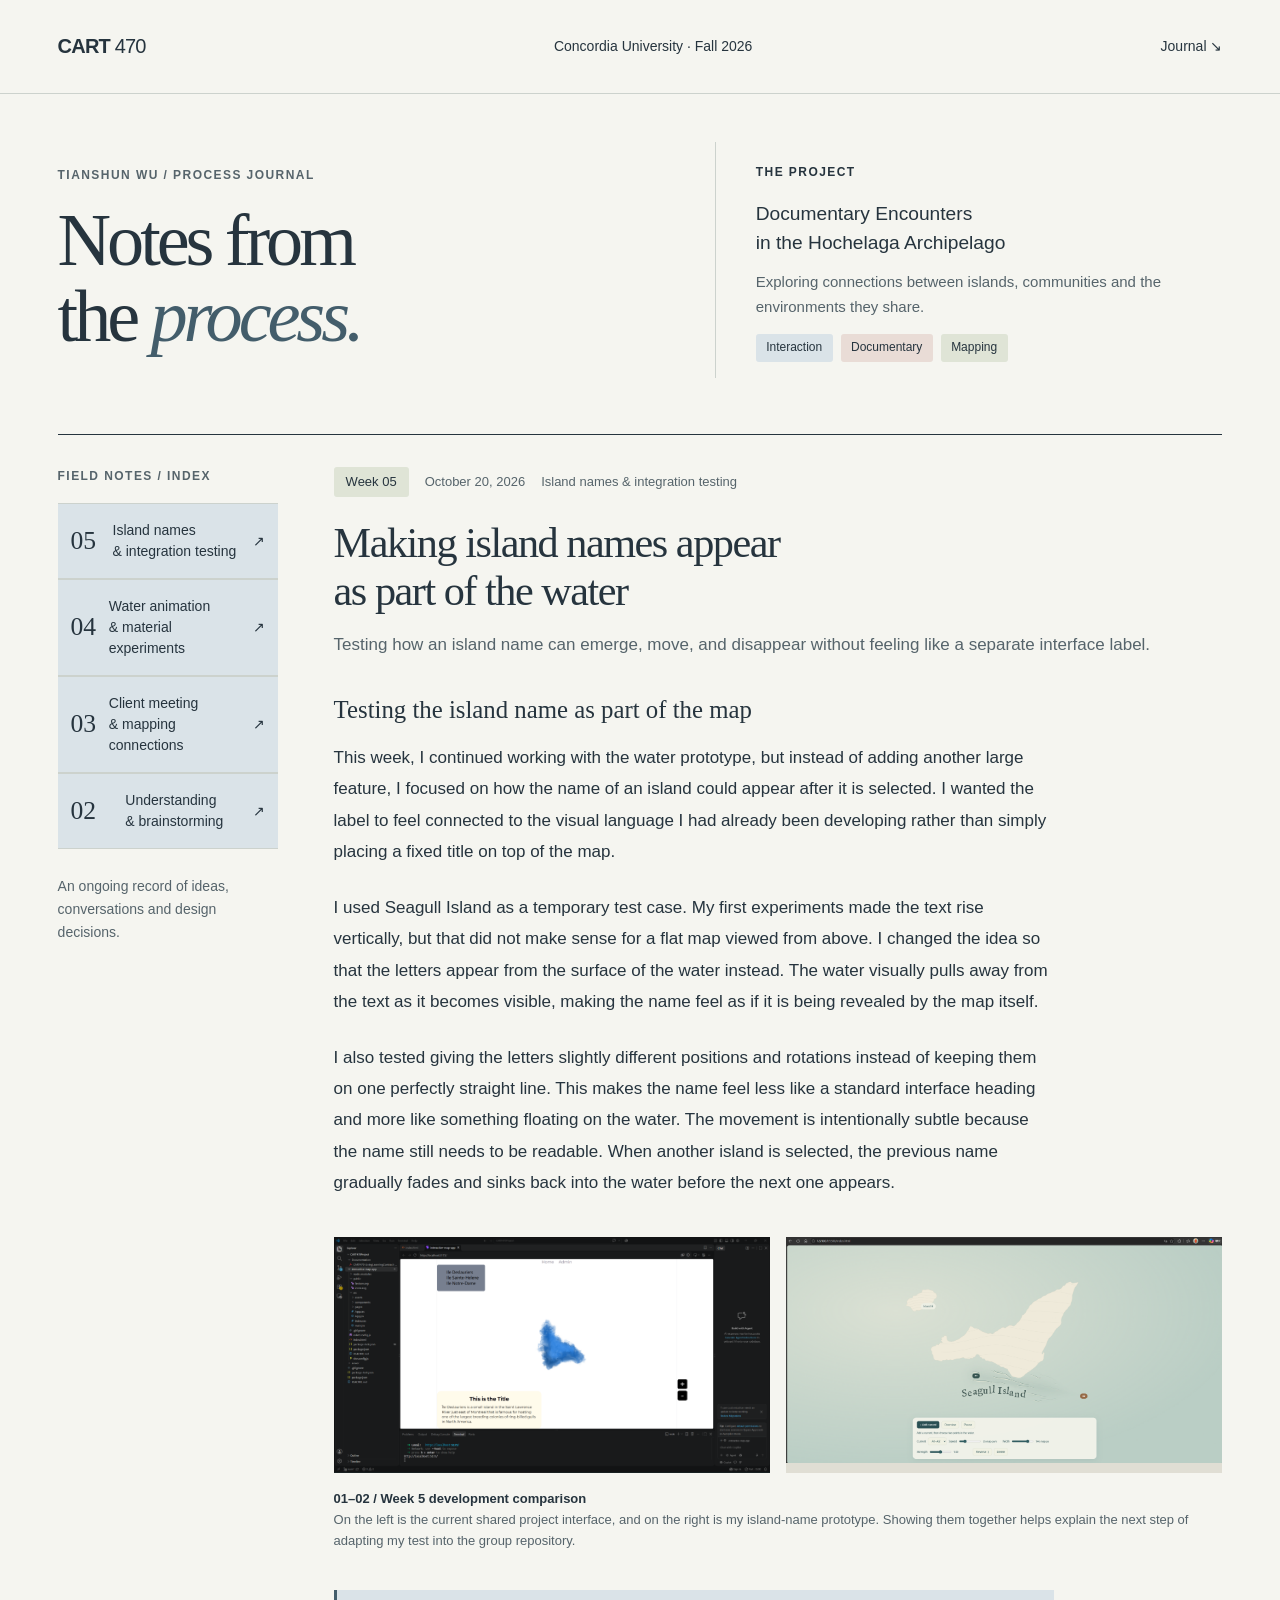
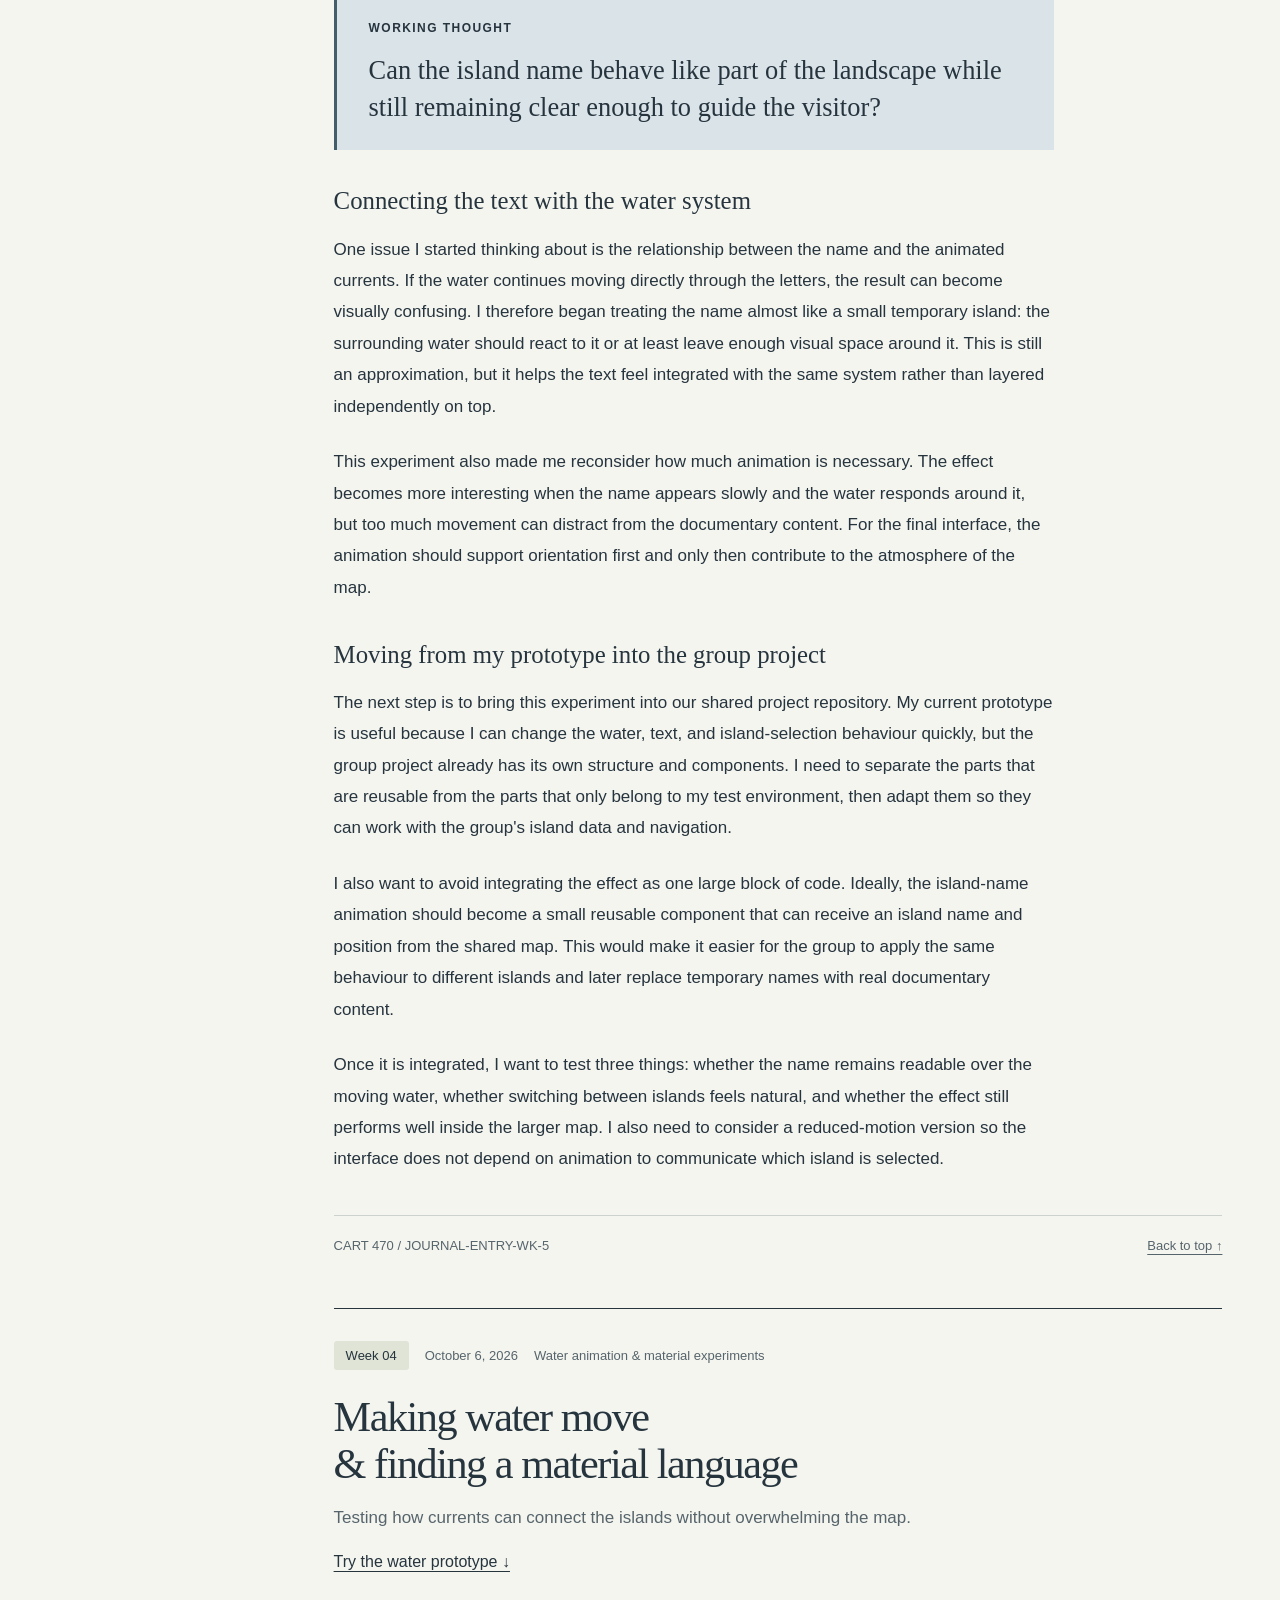
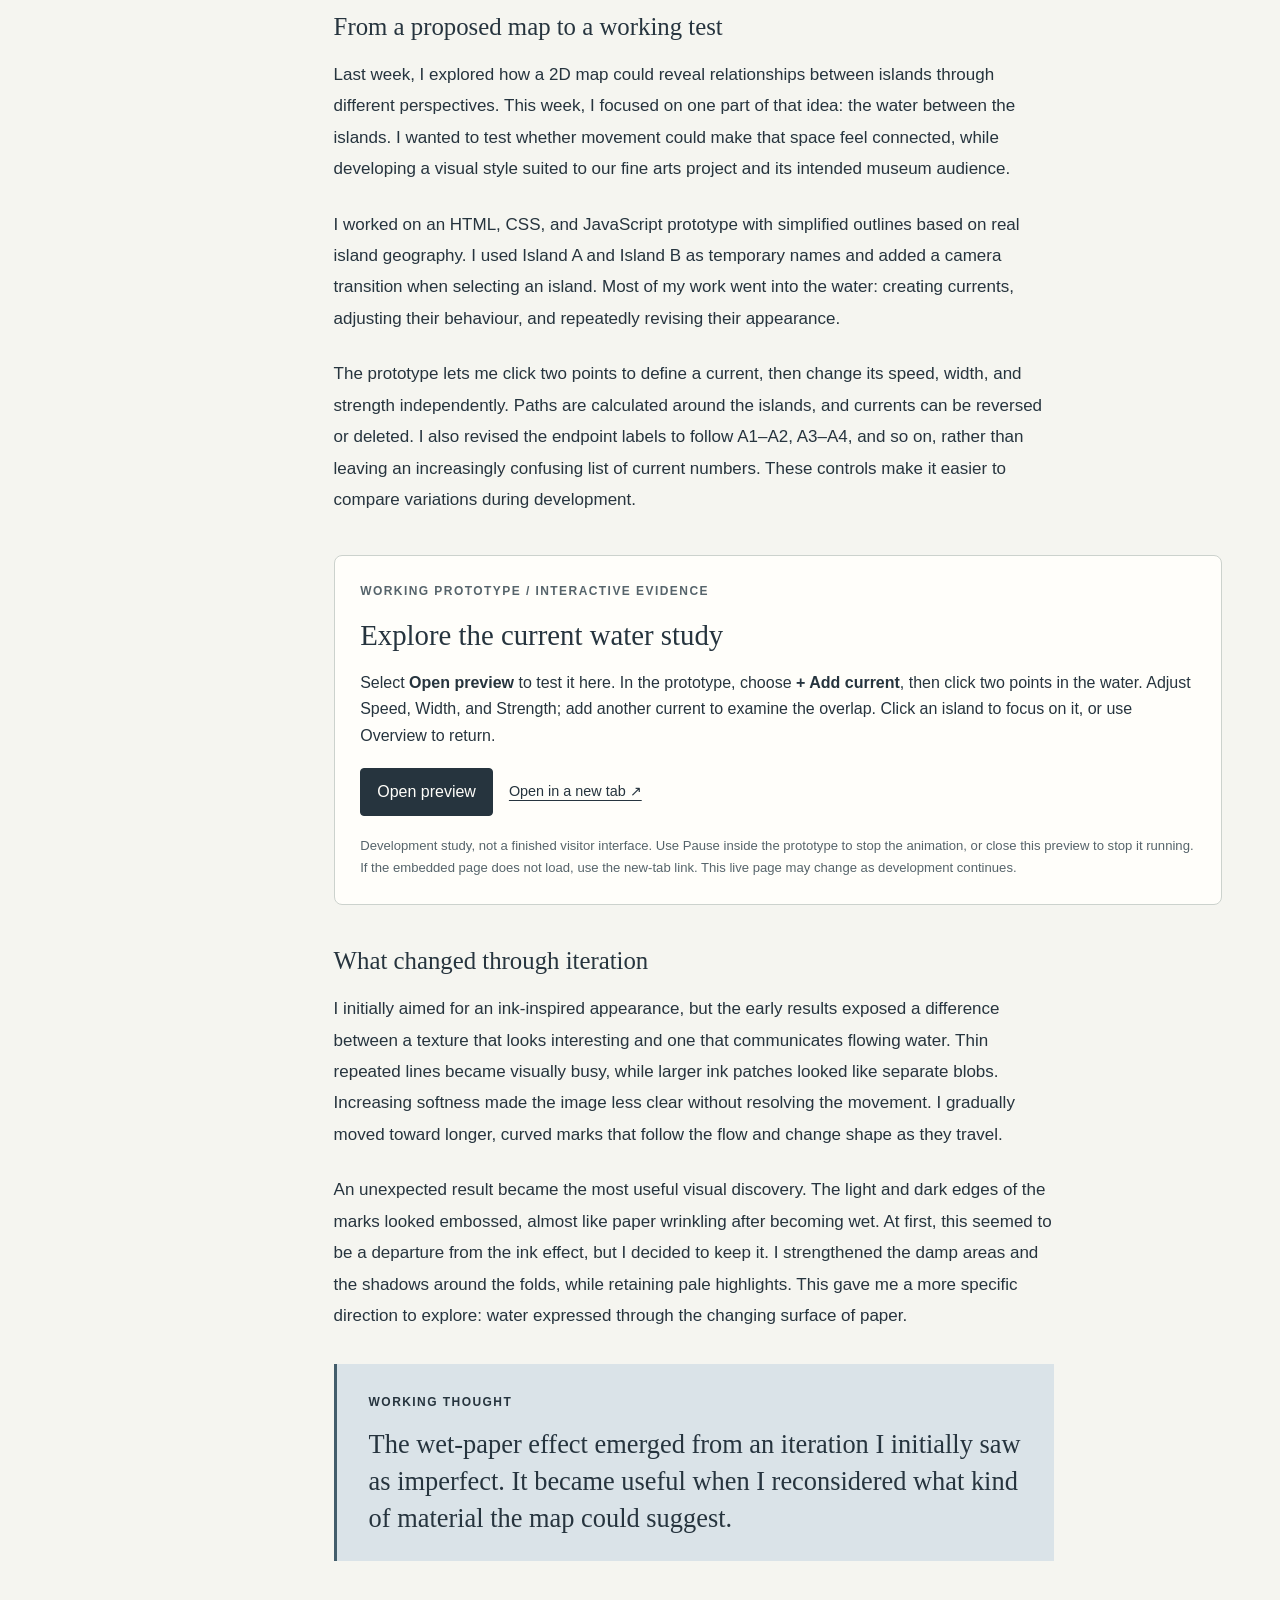
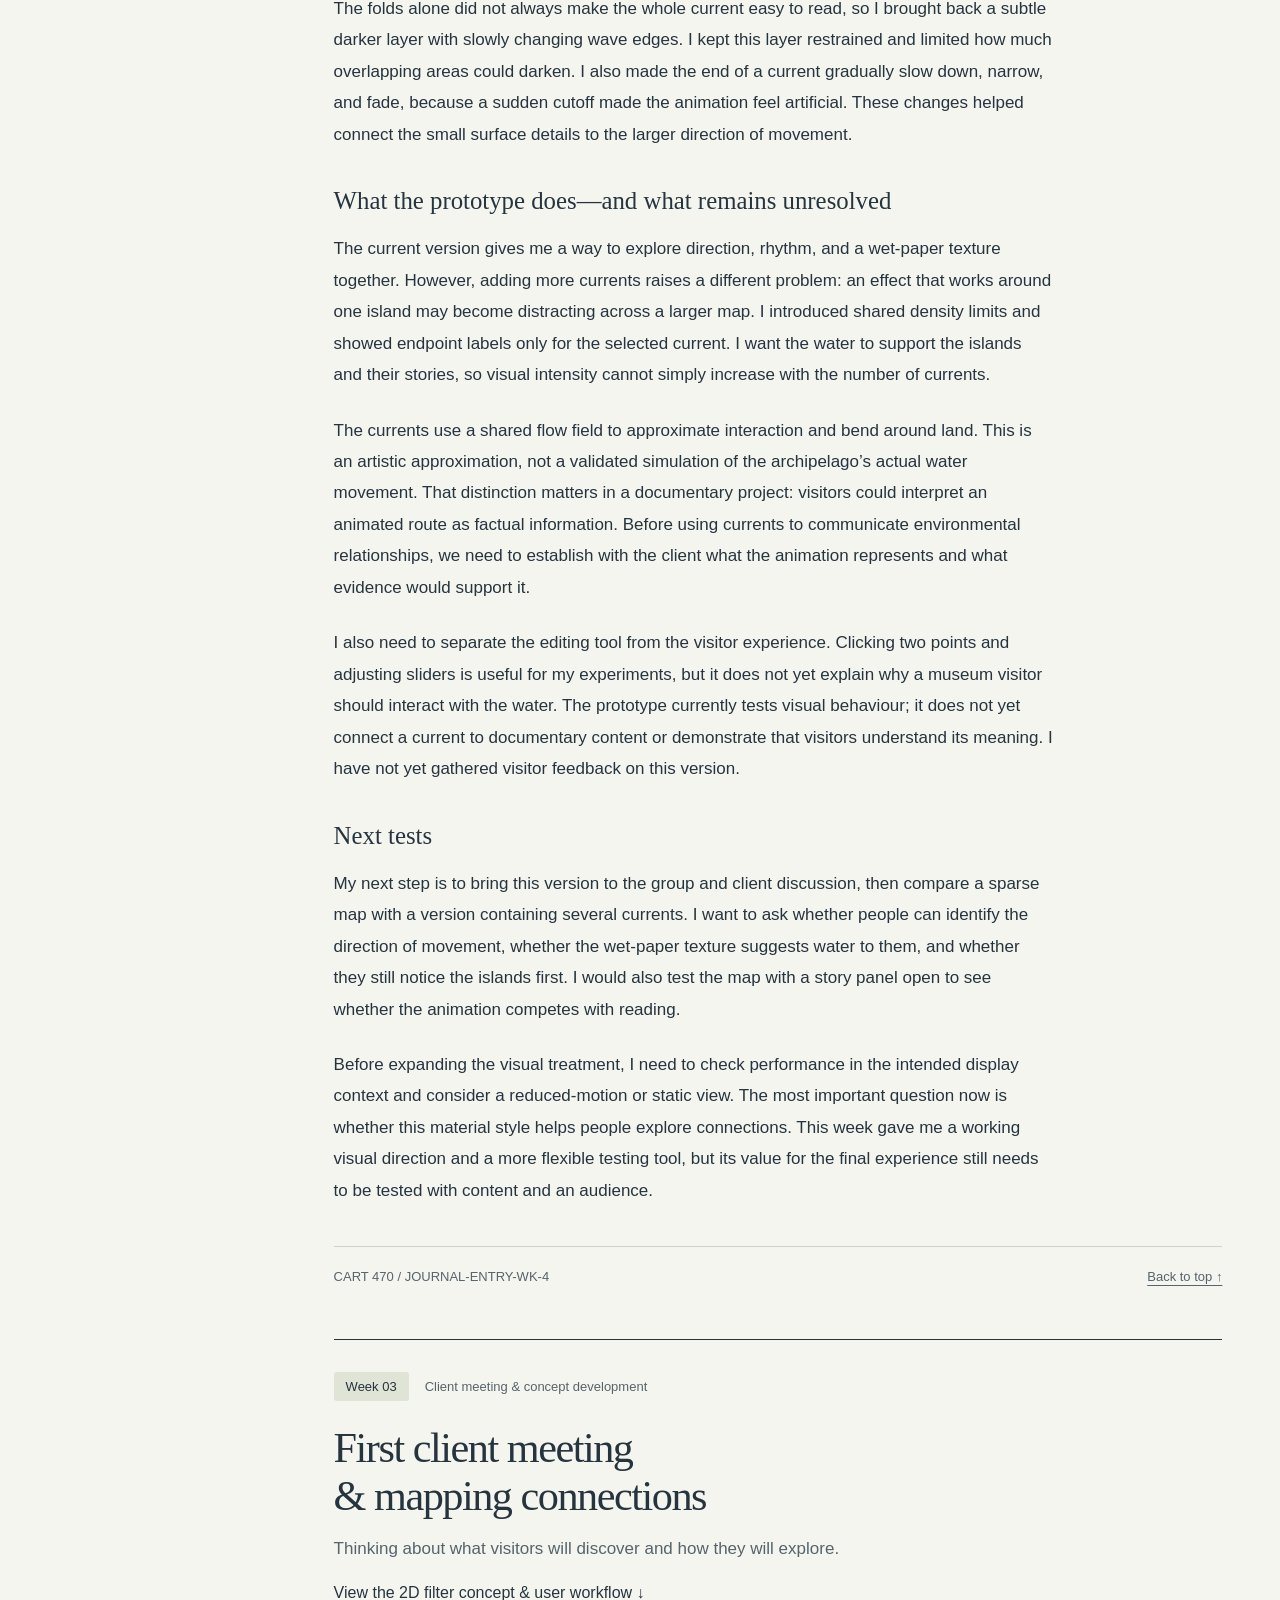
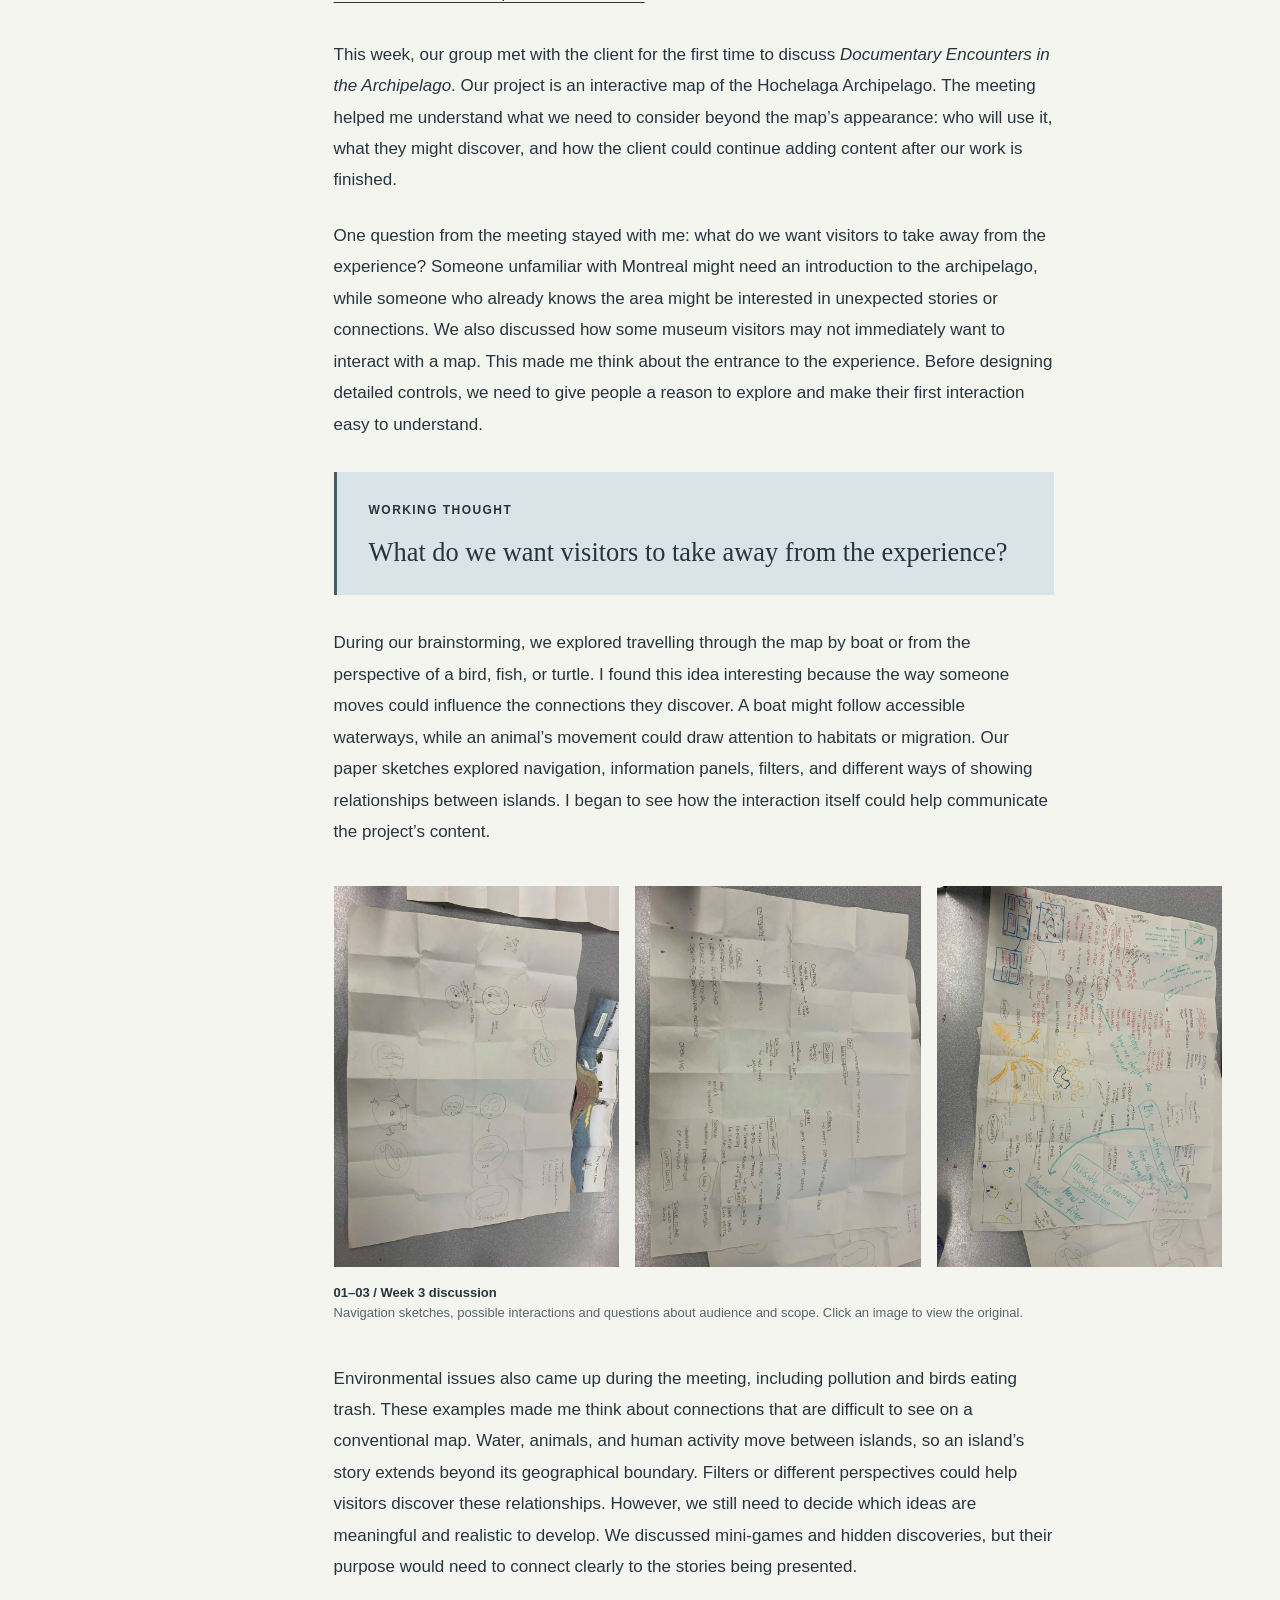
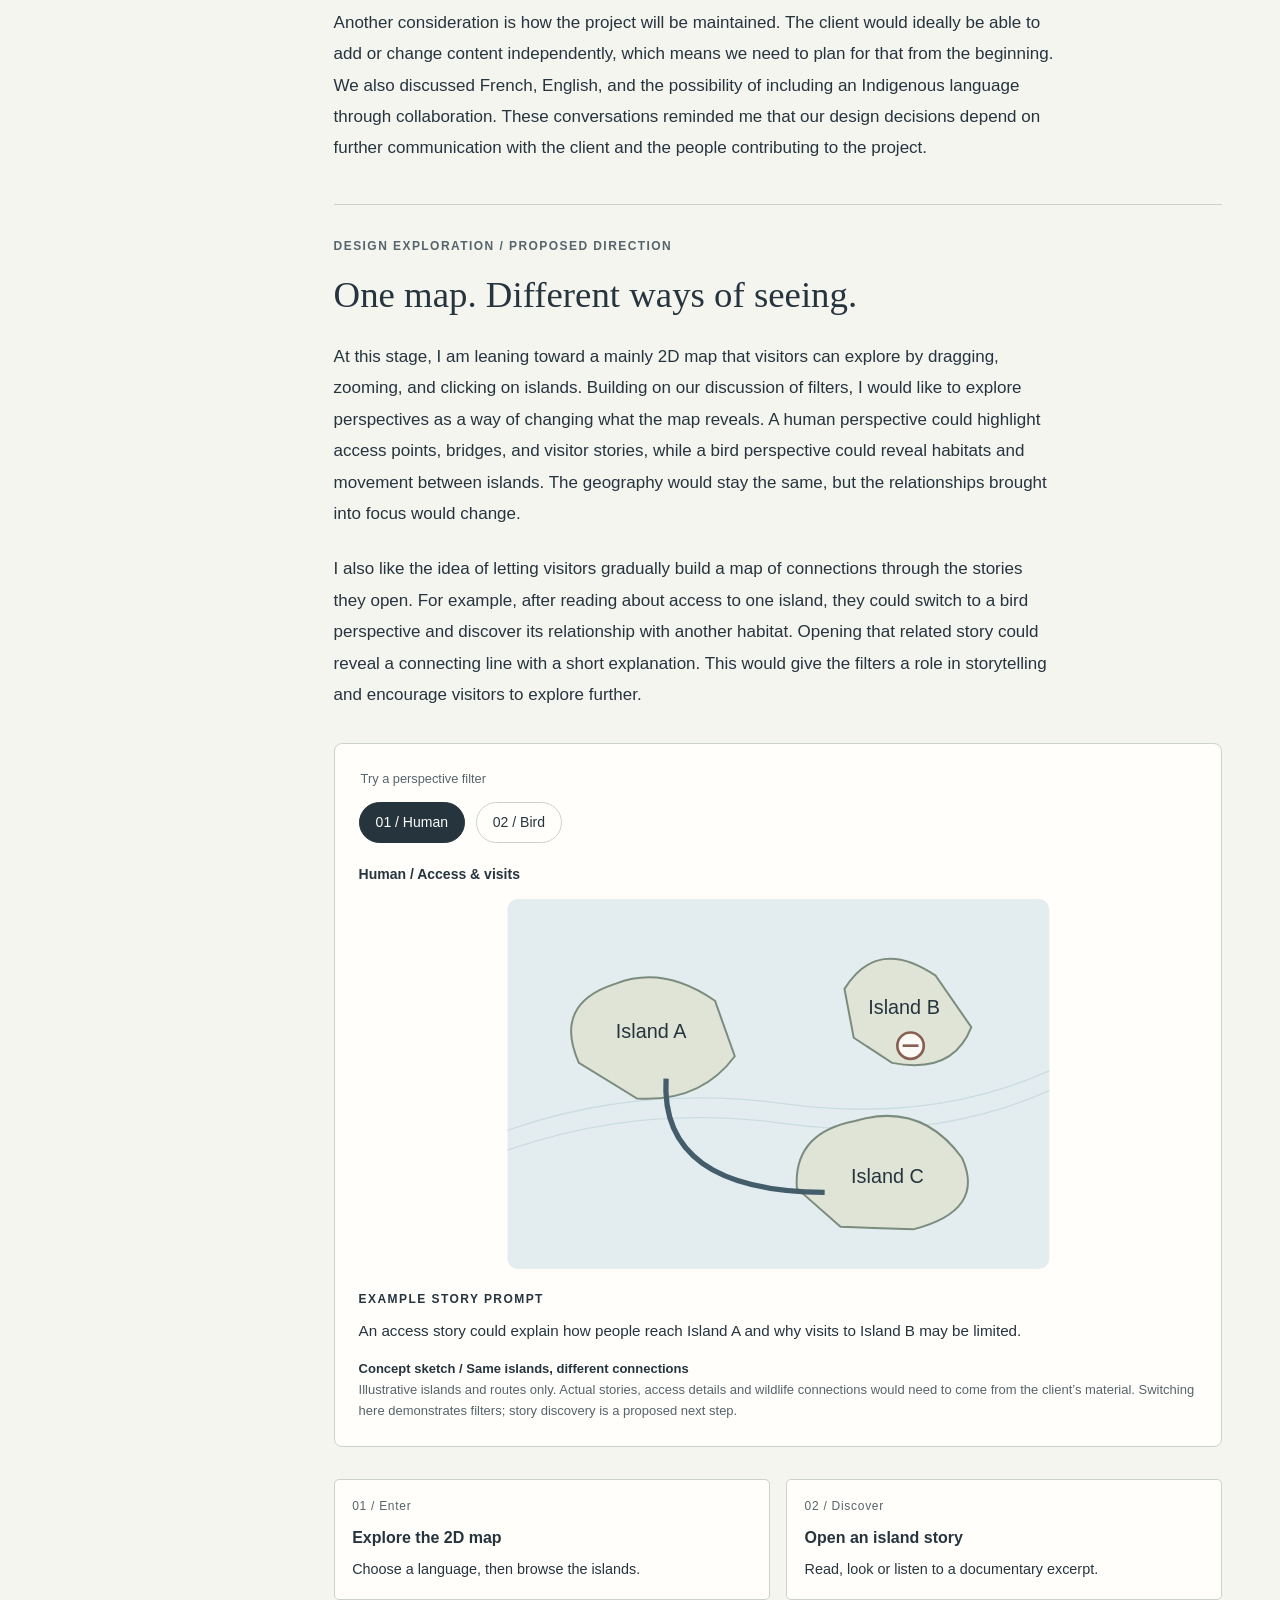
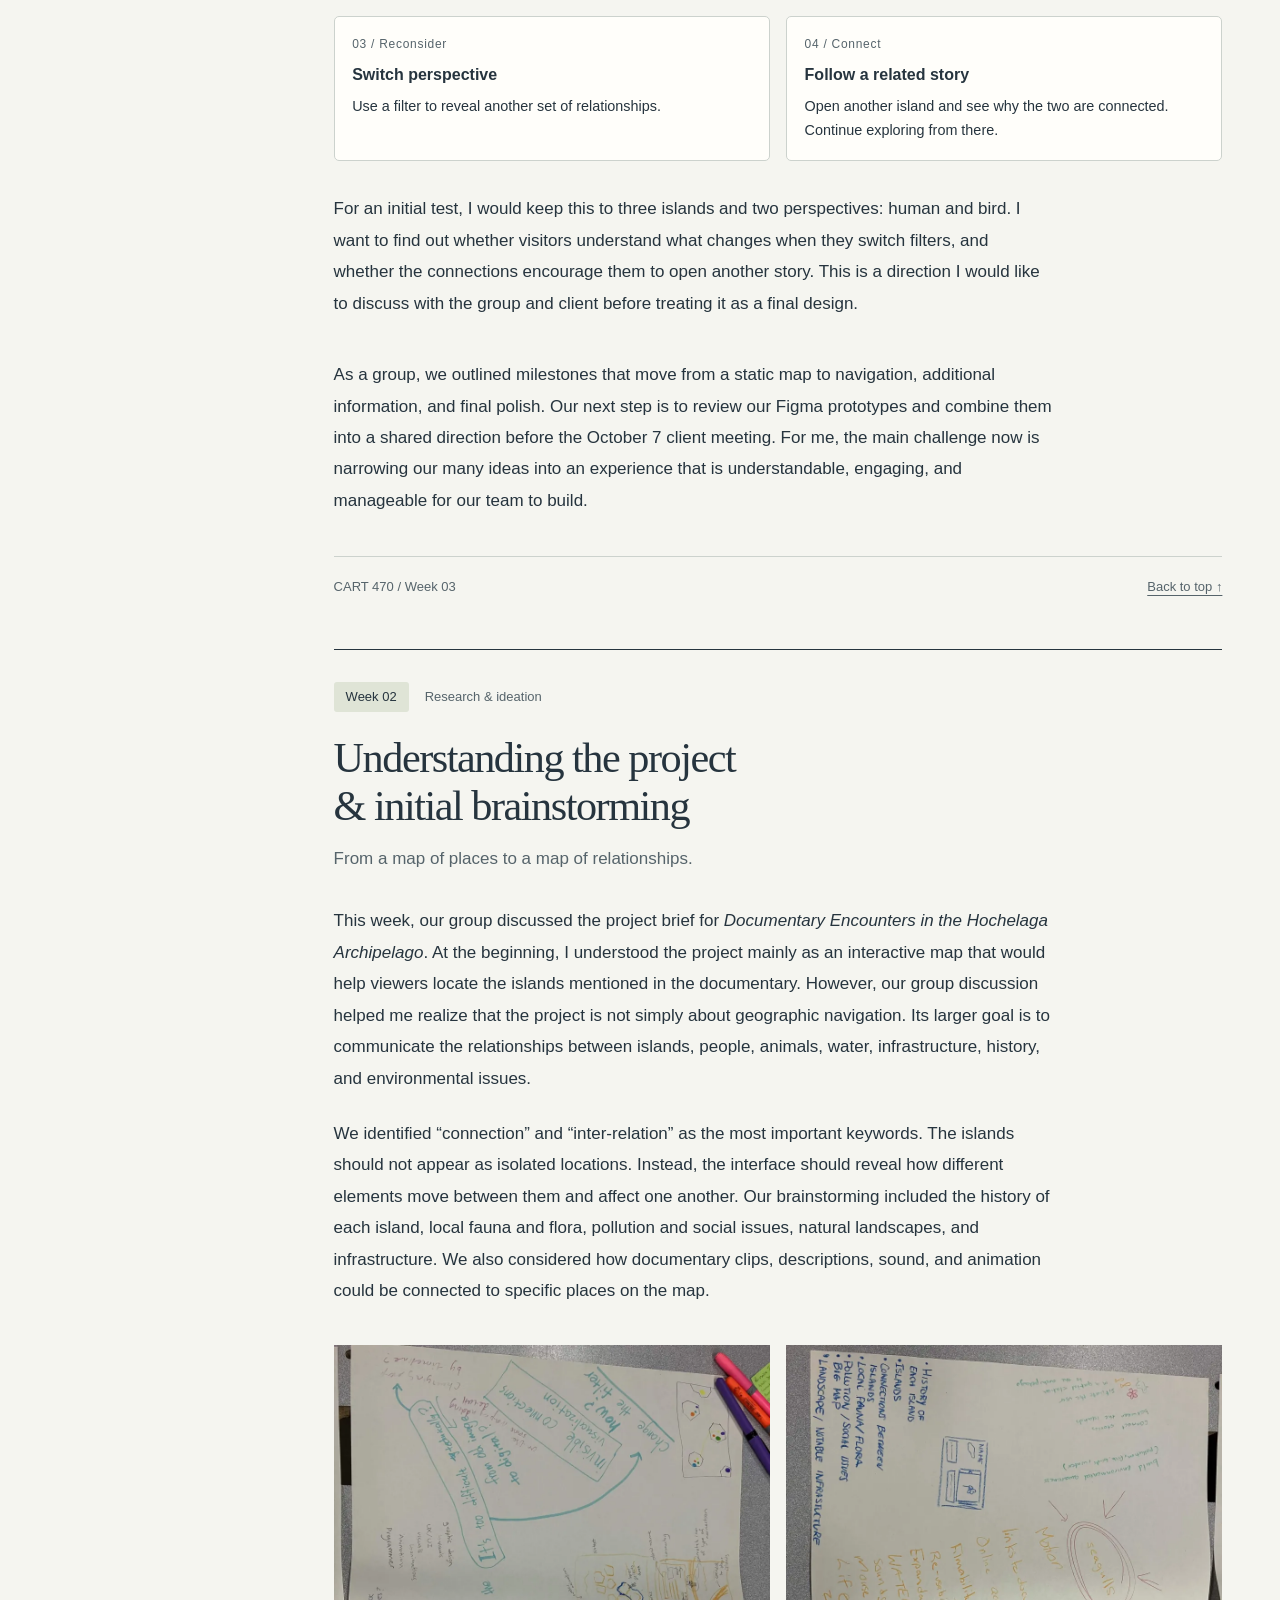
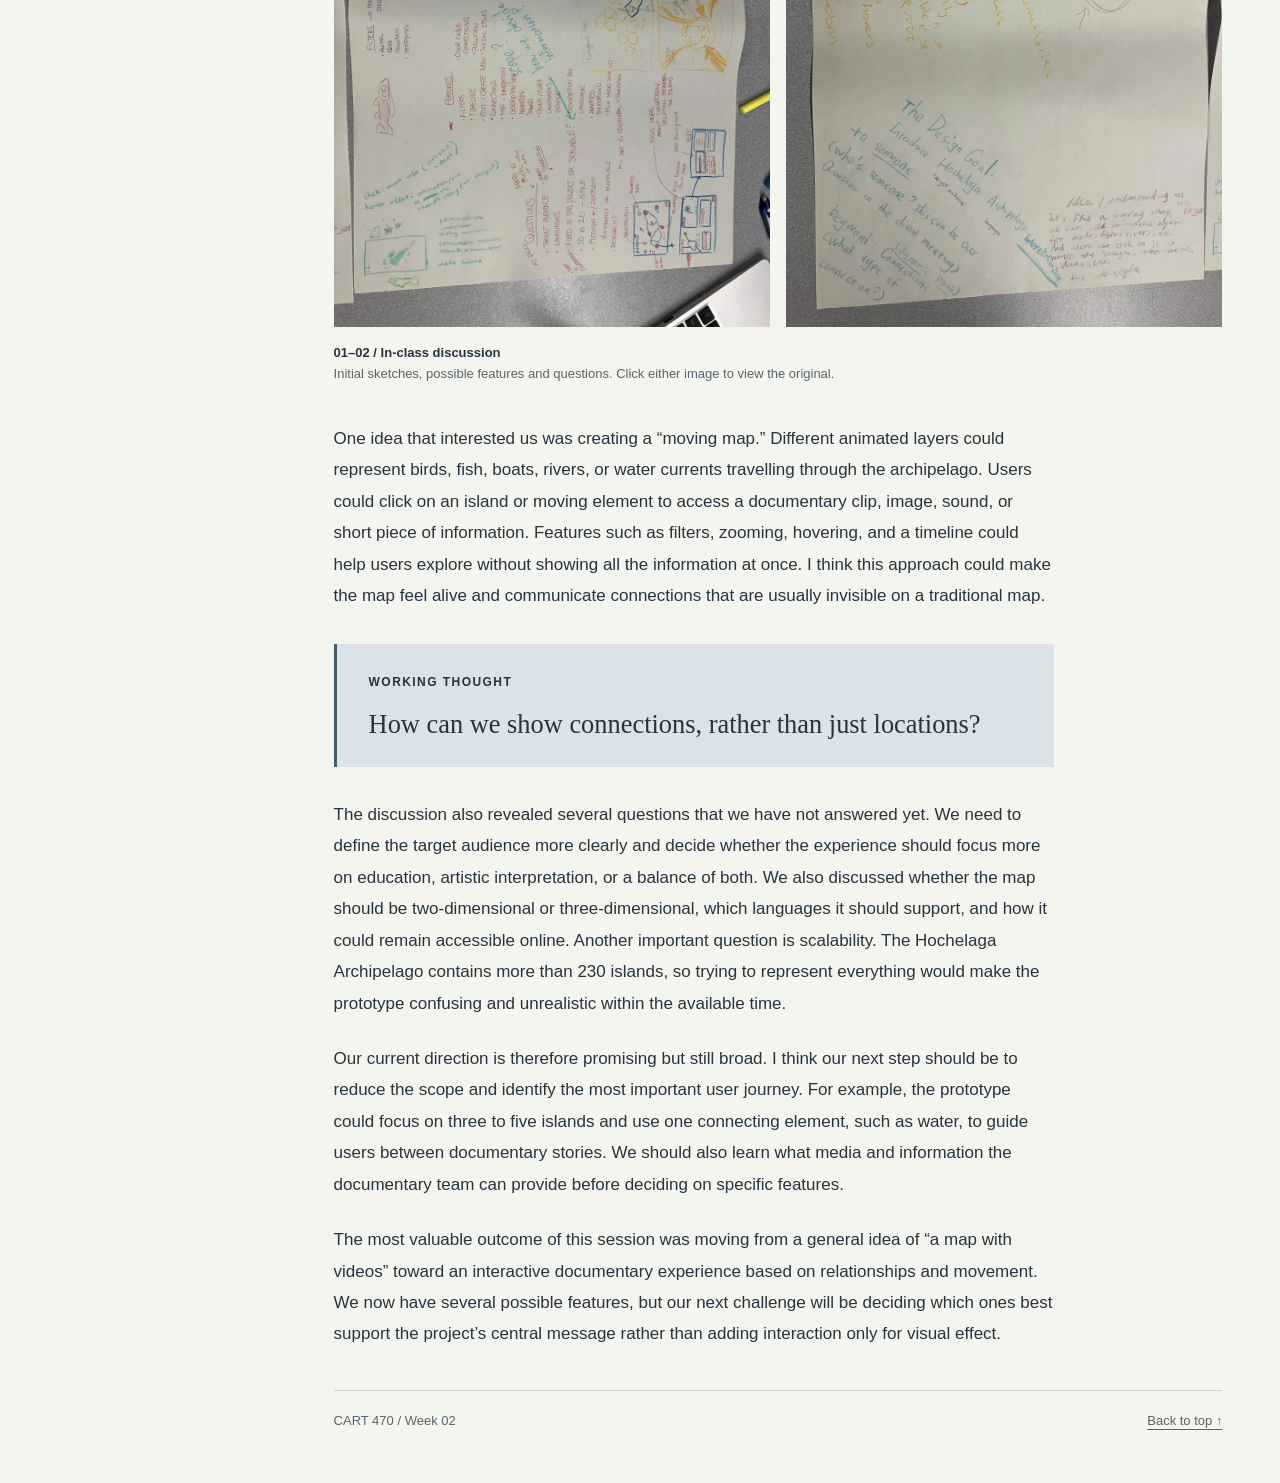
==== commit a3a498f6: "week5 journal" ====
--- a/index.html
+++ b/index.html
@@ -5,9 +5,9 @@
   <meta name="viewport" content="width=device-width, initial-scale=1.0">
   <meta name="description" content="Tianshun Wu's CART 470 process journal — Documentary Encounters in the Hochelaga Archipelago.">
   <title>CART 470 — Tianshun Wu</title>
-  <link rel="stylesheet" href="styles.css?v=week4-water-1">
+  <link rel="stylesheet" href="styles.css?v=week5-island-name-1">
   <link rel="icon" href="data:image/svg+xml,%3Csvg xmlns='http://www.w3.org/2000/svg' viewBox='0 0 40 40'%3E%3Crect width='40' height='40' rx='8' fill='%23354754'/%3E%3Ctext x='20' y='28' text-anchor='middle' font-family='serif' font-size='28' fill='%23faf9f5'%3EJ%3C/text%3E%3C/svg%3E">
-  <script src="script.js?v=week4-water-1" defer></script>
+  <script src="script.js?v=week5-island-name-1" defer></script>
 </head>
 <body id="top">
   <a class="skip-link" href="#journal">Skip to journal</a>
@@ -25,6 +25,7 @@
       <aside class="index" aria-label="Journal index">
         <p class="eyebrow">Field notes / Index</p>
         <nav aria-label="Weekly entries">
+          <a class="week-link" href="#week-05"><span class="week-number">05</span><span>Island names<br>& integration testing</span><span aria-hidden="true">↗</span></a>
           <a class="week-link" href="#week-04"><span class="week-number">04</span><span>Water animation<br>& material experiments</span><span aria-hidden="true">↗</span></a>
           <!-- Add a new link here when you add an entry. -->
           <a class="week-link" href="#week-03"><span class="week-number">03</span><span>Client meeting<br>& mapping connections</span><span aria-hidden="true">↗</span></a>
@@ -34,6 +35,47 @@
       </aside>
       <div class="entries">
         <!-- WEEKLY ENTRY: copy an article and change its id, week, title and content. -->
+        <article class="entry" id="week-05">
+          <header class="entry-header">
+            <div class="entry-meta"><span class="week-badge">Week 05</span><time datetime="2026-10-20">October 20, 2026</time><span>Island names & integration testing</span></div>
+            <h2>Making island names appear<br>as part of the water</h2>
+            <p class="entry-deck">Testing how an island name can emerge, move, and disappear without feeling like a separate interface label.</p>
+          </header>
+
+          <div class="prose">
+            <h3>Testing the island name as part of the map</h3>
+            <p>This week, I continued working with the water prototype, but instead of adding another large feature, I focused on how the name of an island could appear after it is selected. I wanted the label to feel connected to the visual language I had already been developing rather than simply placing a fixed title on top of the map.</p>
+
+            <p>I used Seagull Island as a temporary test case. My first experiments made the text rise vertically, but that did not make sense for a flat map viewed from above. I changed the idea so that the letters appear from the surface of the water instead. The water visually pulls away from the text as it becomes visible, making the name feel as if it is being revealed by the map itself.</p>
+
+            <p>I also tested giving the letters slightly different positions and rotations instead of keeping them on one perfectly straight line. This makes the name feel less like a standard interface heading and more like something floating on the water. The movement is intentionally subtle because the name still needs to be readable. When another island is selected, the previous name gradually fades and sinks back into the water before the next one appears.</p>
+          </div>
+
+          <figure class="discussion">
+            <a href="assets/week5-2.png" target="_blank" rel="noopener" aria-label="Open Week 5 group project interface screenshot at full size in a new tab"><img src="assets/week5-2.png" alt="Screenshot of the group interactive map project in VS Code and browser preview, showing the shared interface layout with island list, central map area, and information card." width="2048" height="1107" loading="lazy"></a>
+            <a href="assets/week5-1.png" target="_blank" rel="noopener" aria-label="Open Week 5 water and island-name prototype screenshot at full size in a new tab"><img src="assets/week5-1.png" alt="Screenshot of the island-name prototype showing Seagull Island emerging over the water with animated current lines and interface controls below." width="2048" height="1060" loading="lazy"></a>
+            <figcaption><span>01–02 / Week 5 development comparison</span>On the left is the current shared project interface, and on the right is my island-name prototype. Showing them together helps explain the next step of adapting my test into the group repository.</figcaption>
+          </figure>
+
+          <div class="prose">
+            <aside class="reflection"><span class="label">Working thought</span><p>Can the island name behave like part of the landscape while still remaining clear enough to guide the visitor?</p></aside>
+
+            <h3>Connecting the text with the water system</h3>
+            <p>One issue I started thinking about is the relationship between the name and the animated currents. If the water continues moving directly through the letters, the result can become visually confusing. I therefore began treating the name almost like a small temporary island: the surrounding water should react to it or at least leave enough visual space around it. This is still an approximation, but it helps the text feel integrated with the same system rather than layered independently on top.</p>
+
+            <p>This experiment also made me reconsider how much animation is necessary. The effect becomes more interesting when the name appears slowly and the water responds around it, but too much movement can distract from the documentary content. For the final interface, the animation should support orientation first and only then contribute to the atmosphere of the map.</p>
+
+            <h3>Moving from my prototype into the group project</h3>
+            <p>The next step is to bring this experiment into our shared project repository. My current prototype is useful because I can change the water, text, and island-selection behaviour quickly, but the group project already has its own structure and components. I need to separate the parts that are reusable from the parts that only belong to my test environment, then adapt them so they can work with the group's island data and navigation.</p>
+
+            <p>I also want to avoid integrating the effect as one large block of code. Ideally, the island-name animation should become a small reusable component that can receive an island name and position from the shared map. This would make it easier for the group to apply the same behaviour to different islands and later replace temporary names with real documentary content.</p>
+
+            <p>Once it is integrated, I want to test three things: whether the name remains readable over the moving water, whether switching between islands feels natural, and whether the effect still performs well inside the larger map. I also need to consider a reduced-motion version so the interface does not depend on animation to communicate which island is selected.</p>
+          </div>
+
+          <footer class="entry-footer"><span>CART 470 / JOURNAL-ENTRY-WK-5</span><a href="#top">Back to top ↑</a></footer>
+        </article>
+
                 <article class="entry" id="week-04">
           <header class="entry-header">
             <div class="entry-meta"><span class="week-badge">Week 04</span><time datetime="2026-10-06">October 6, 2026</time><span>Water animation & material experiments</span></div>
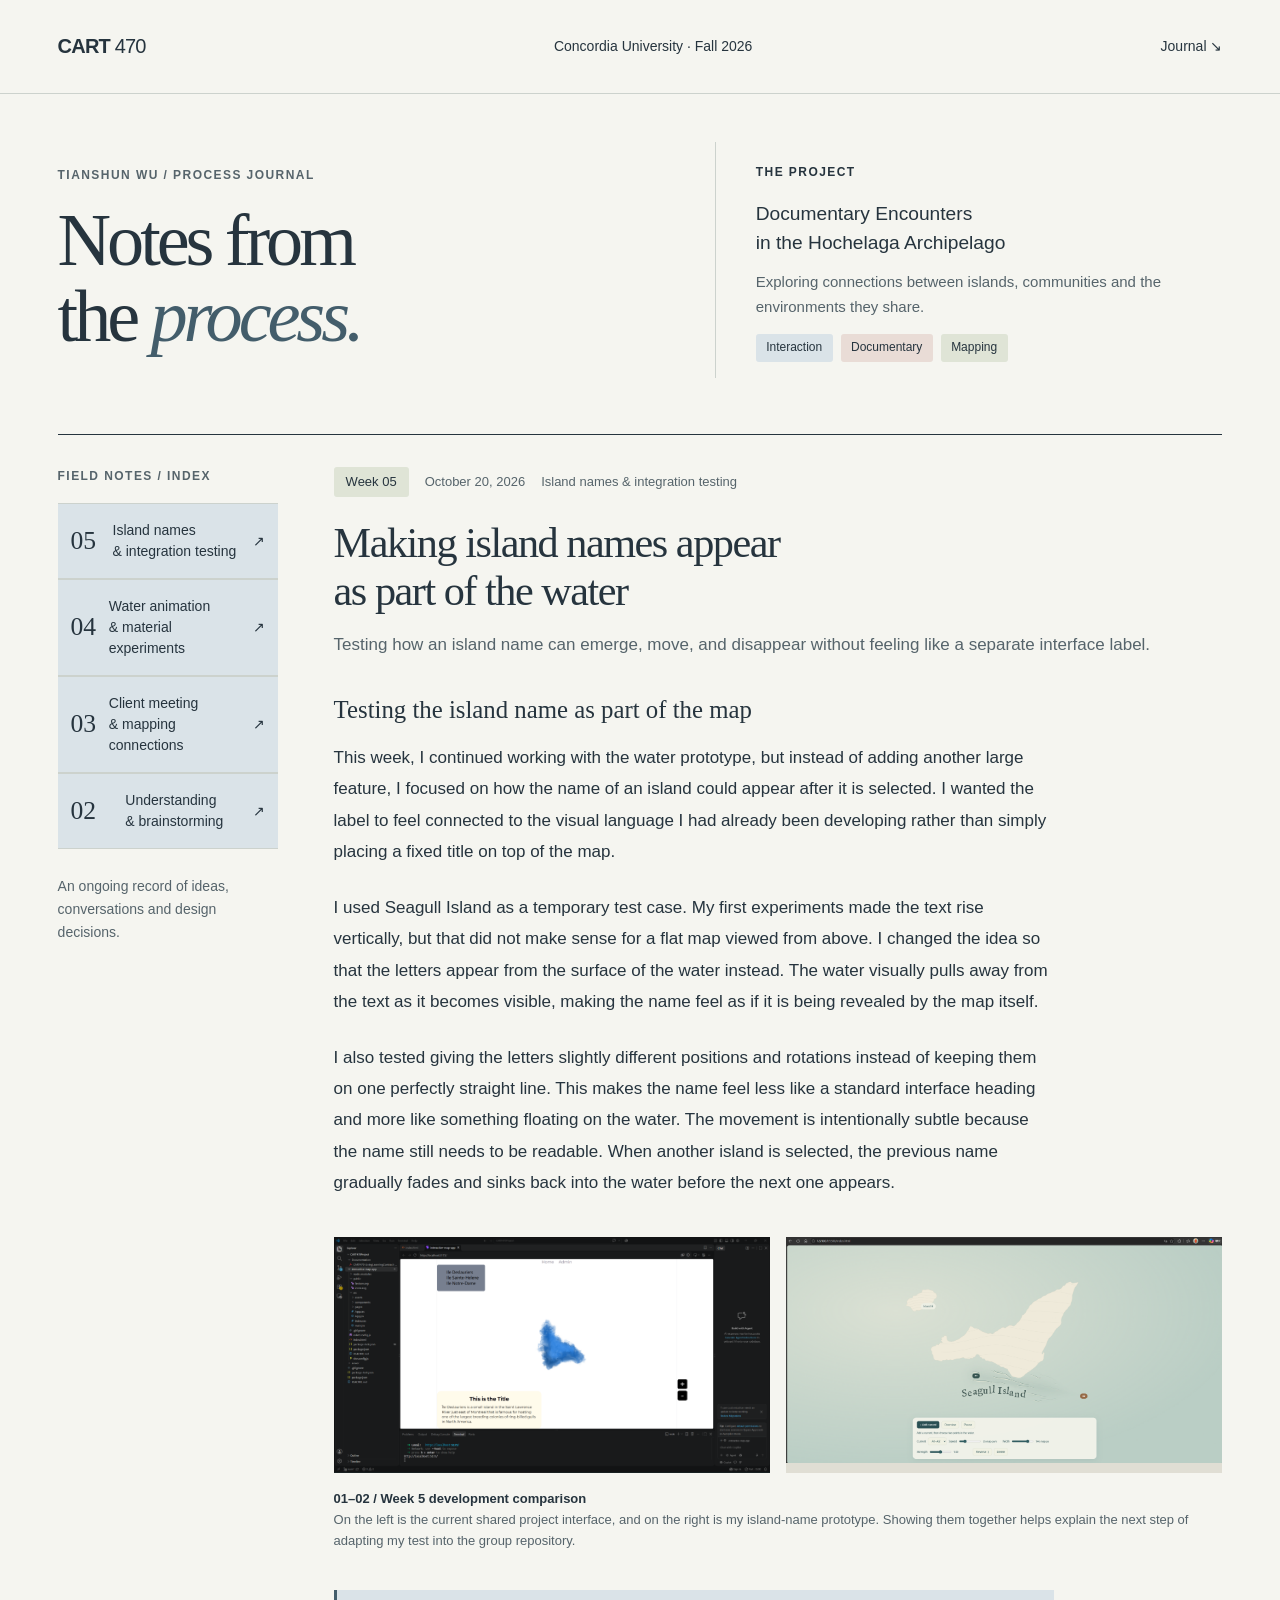
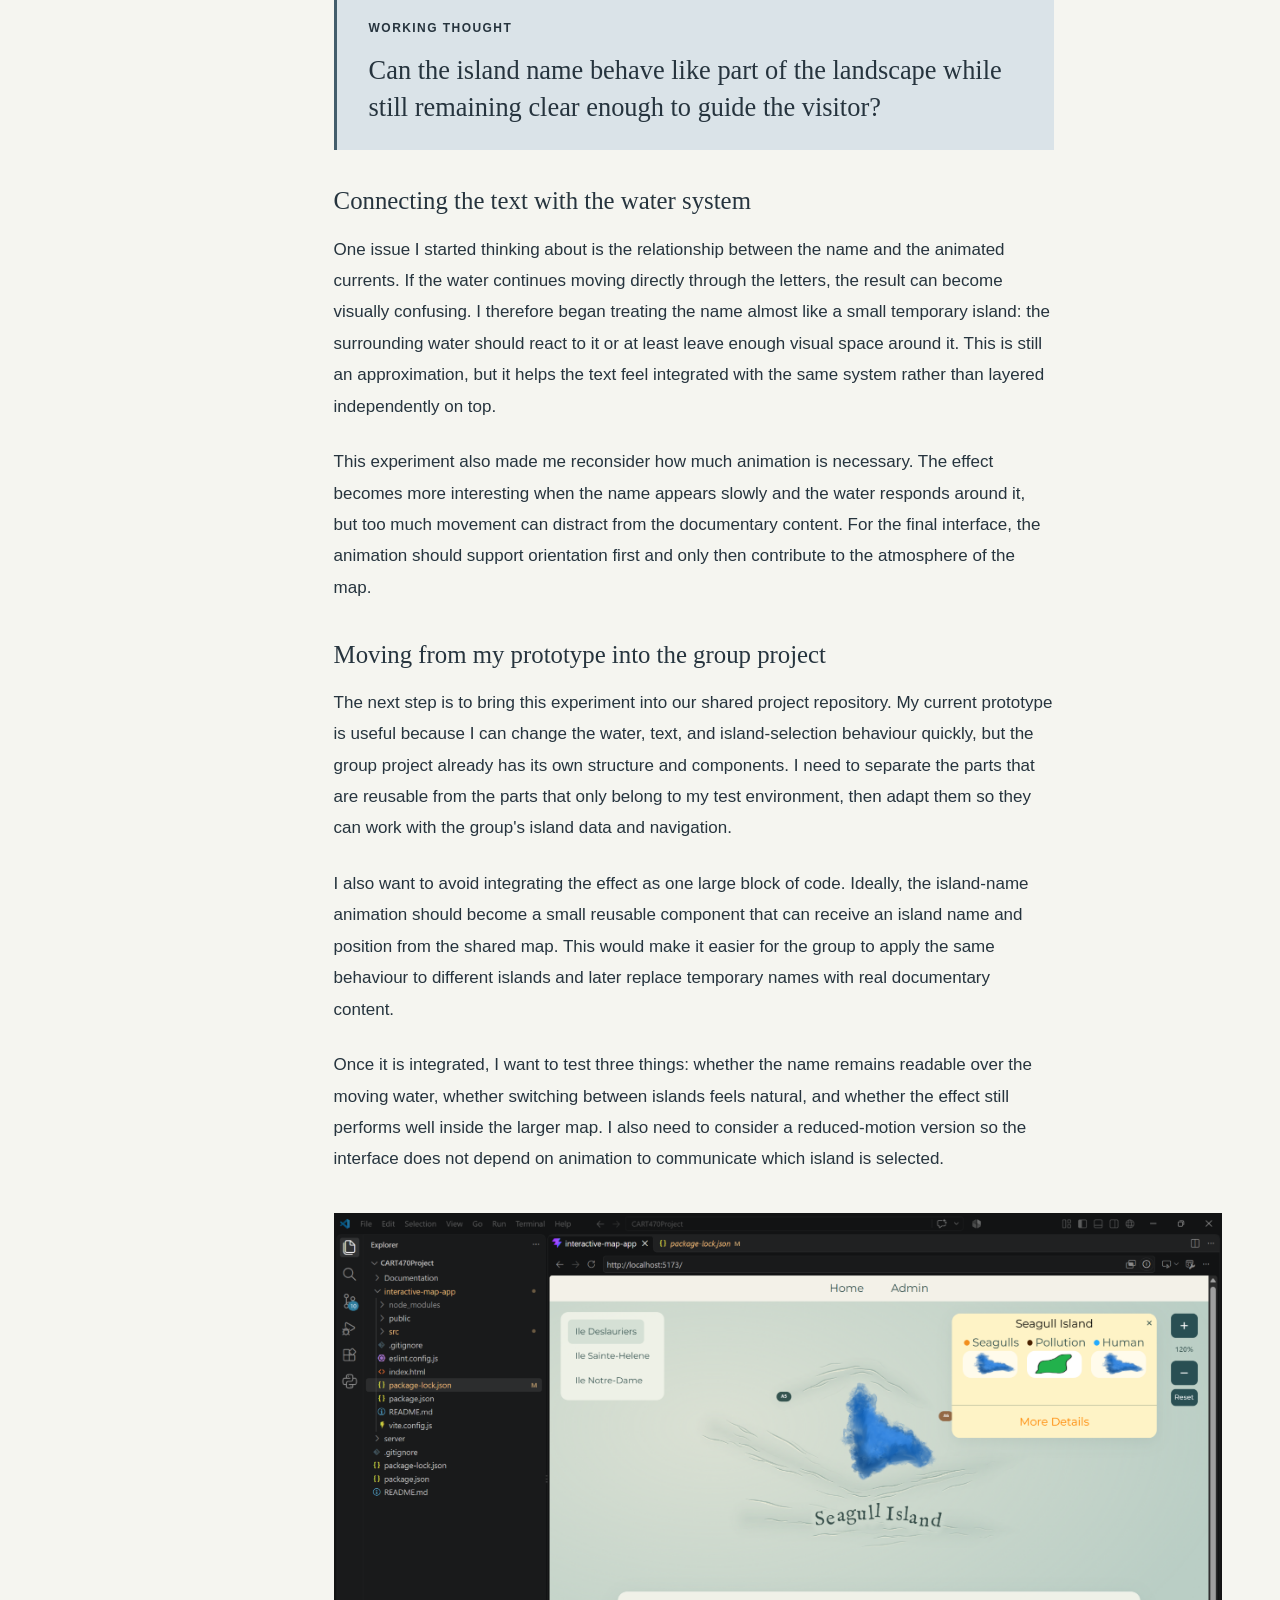
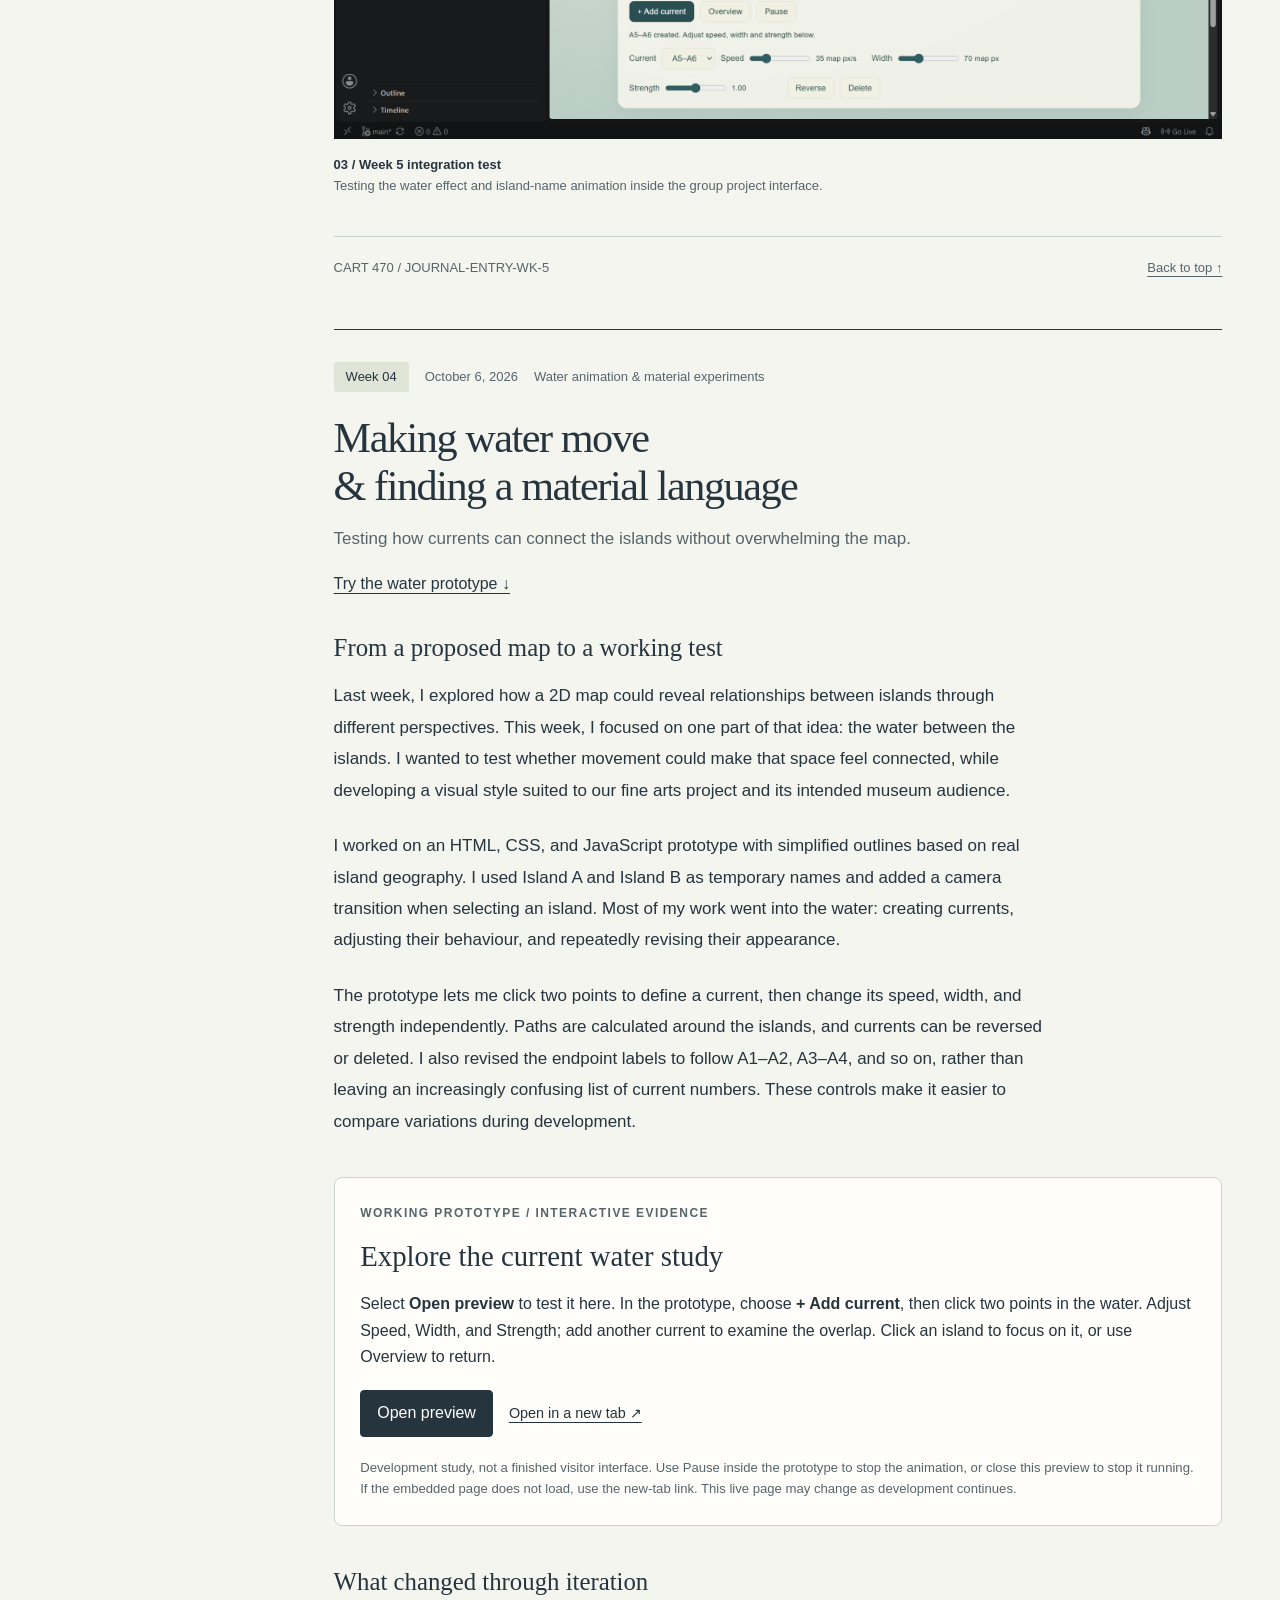
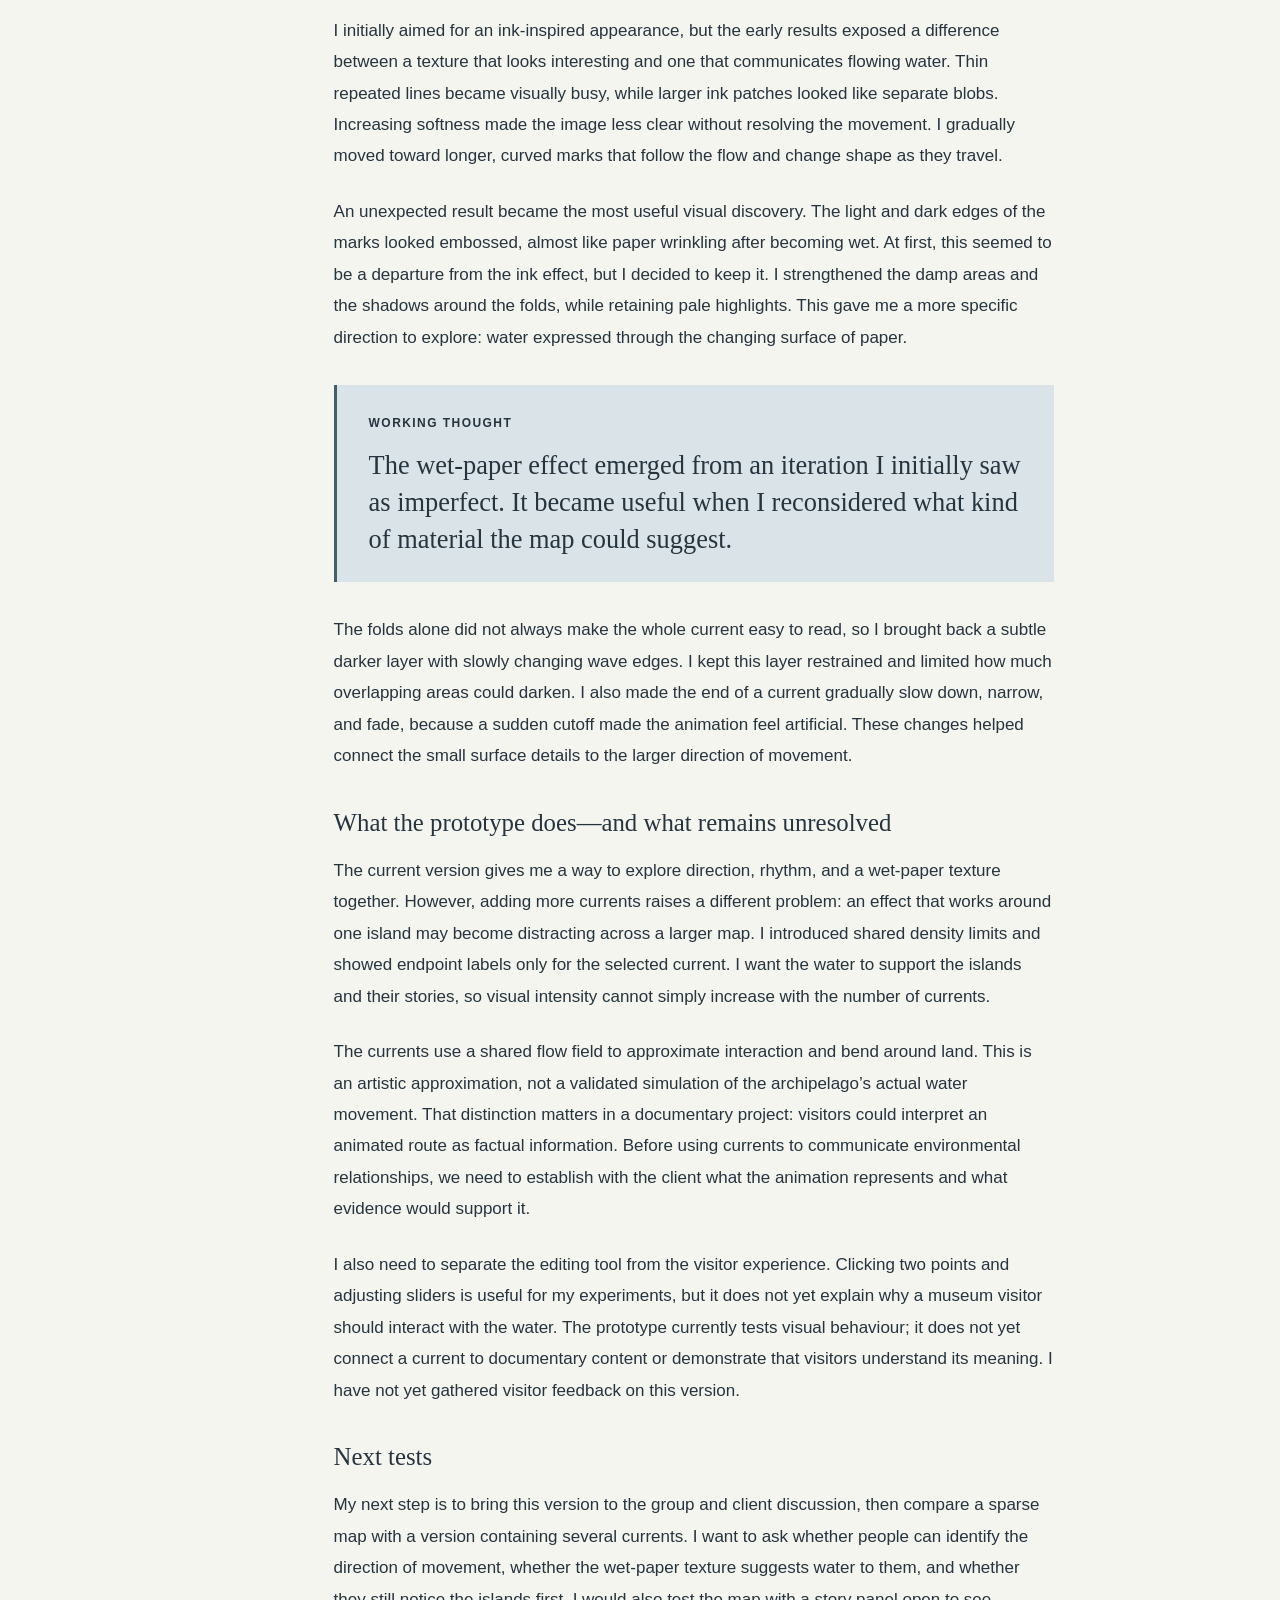
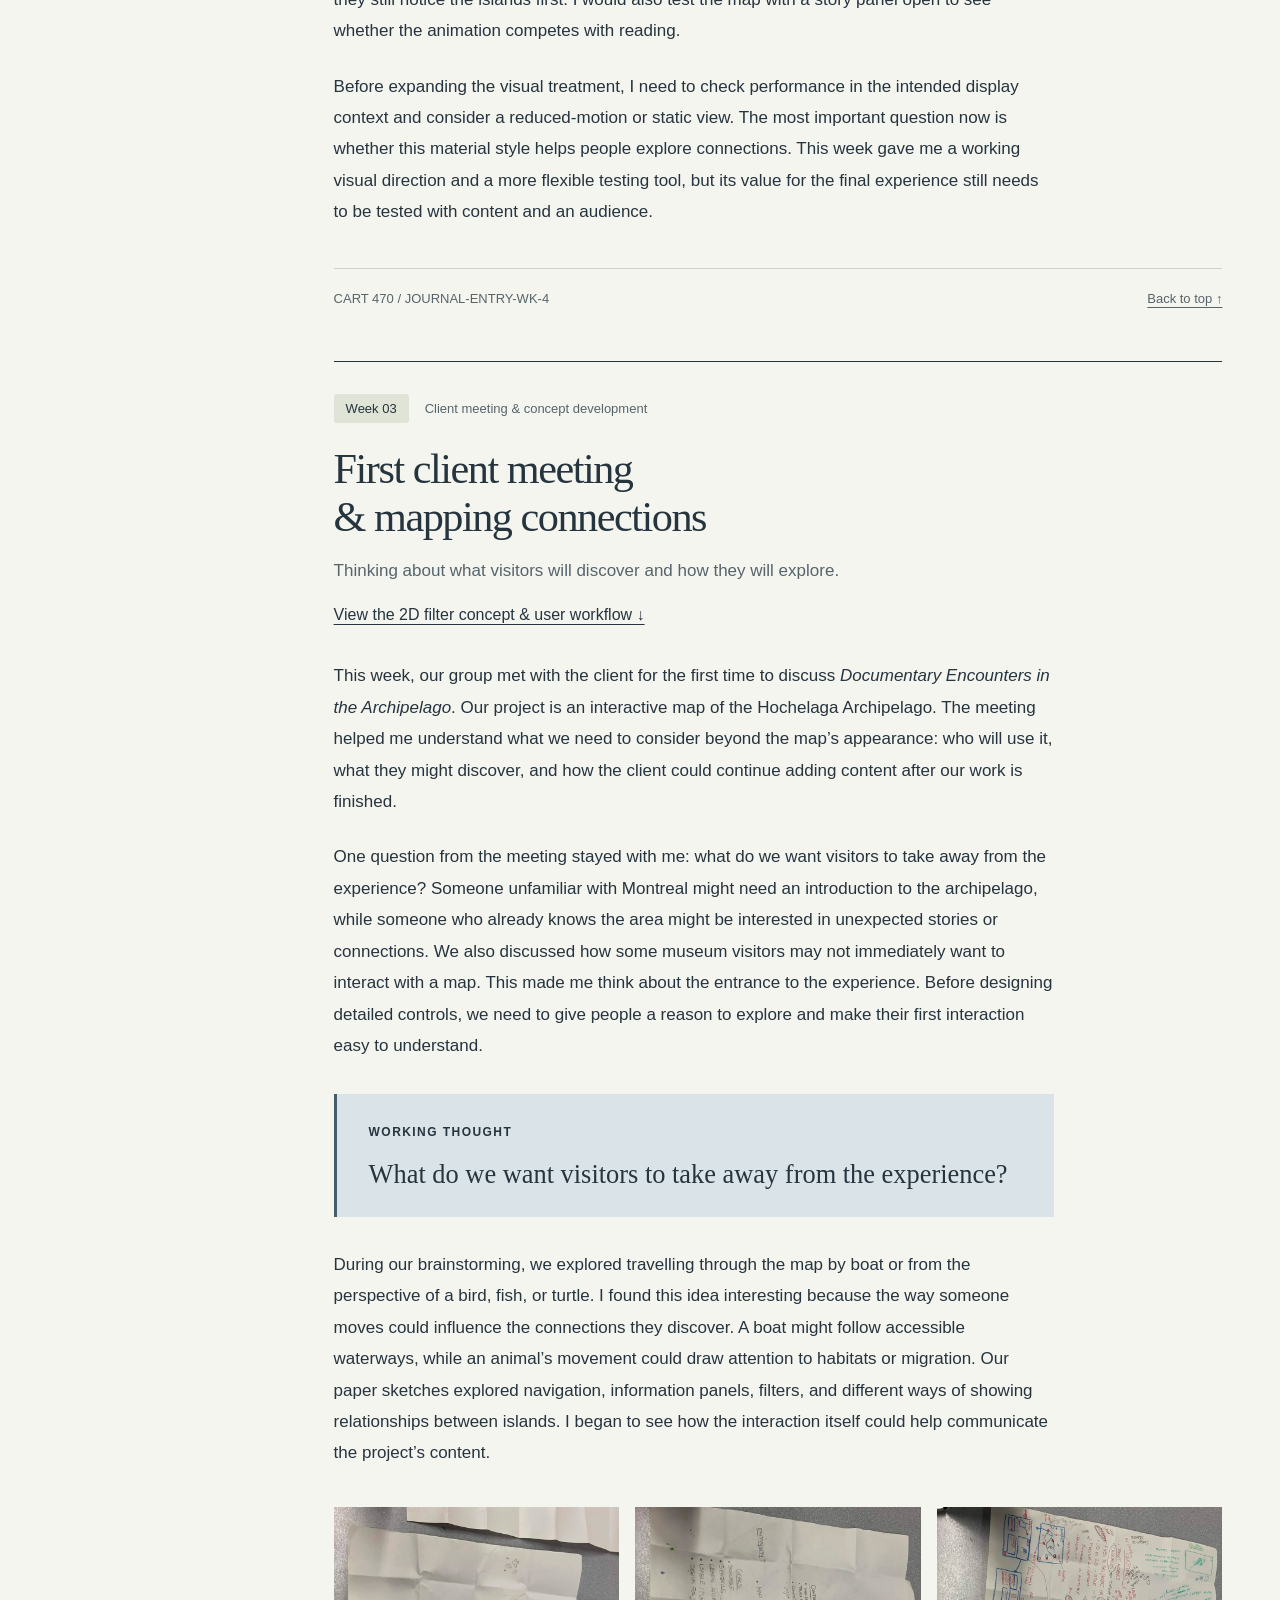
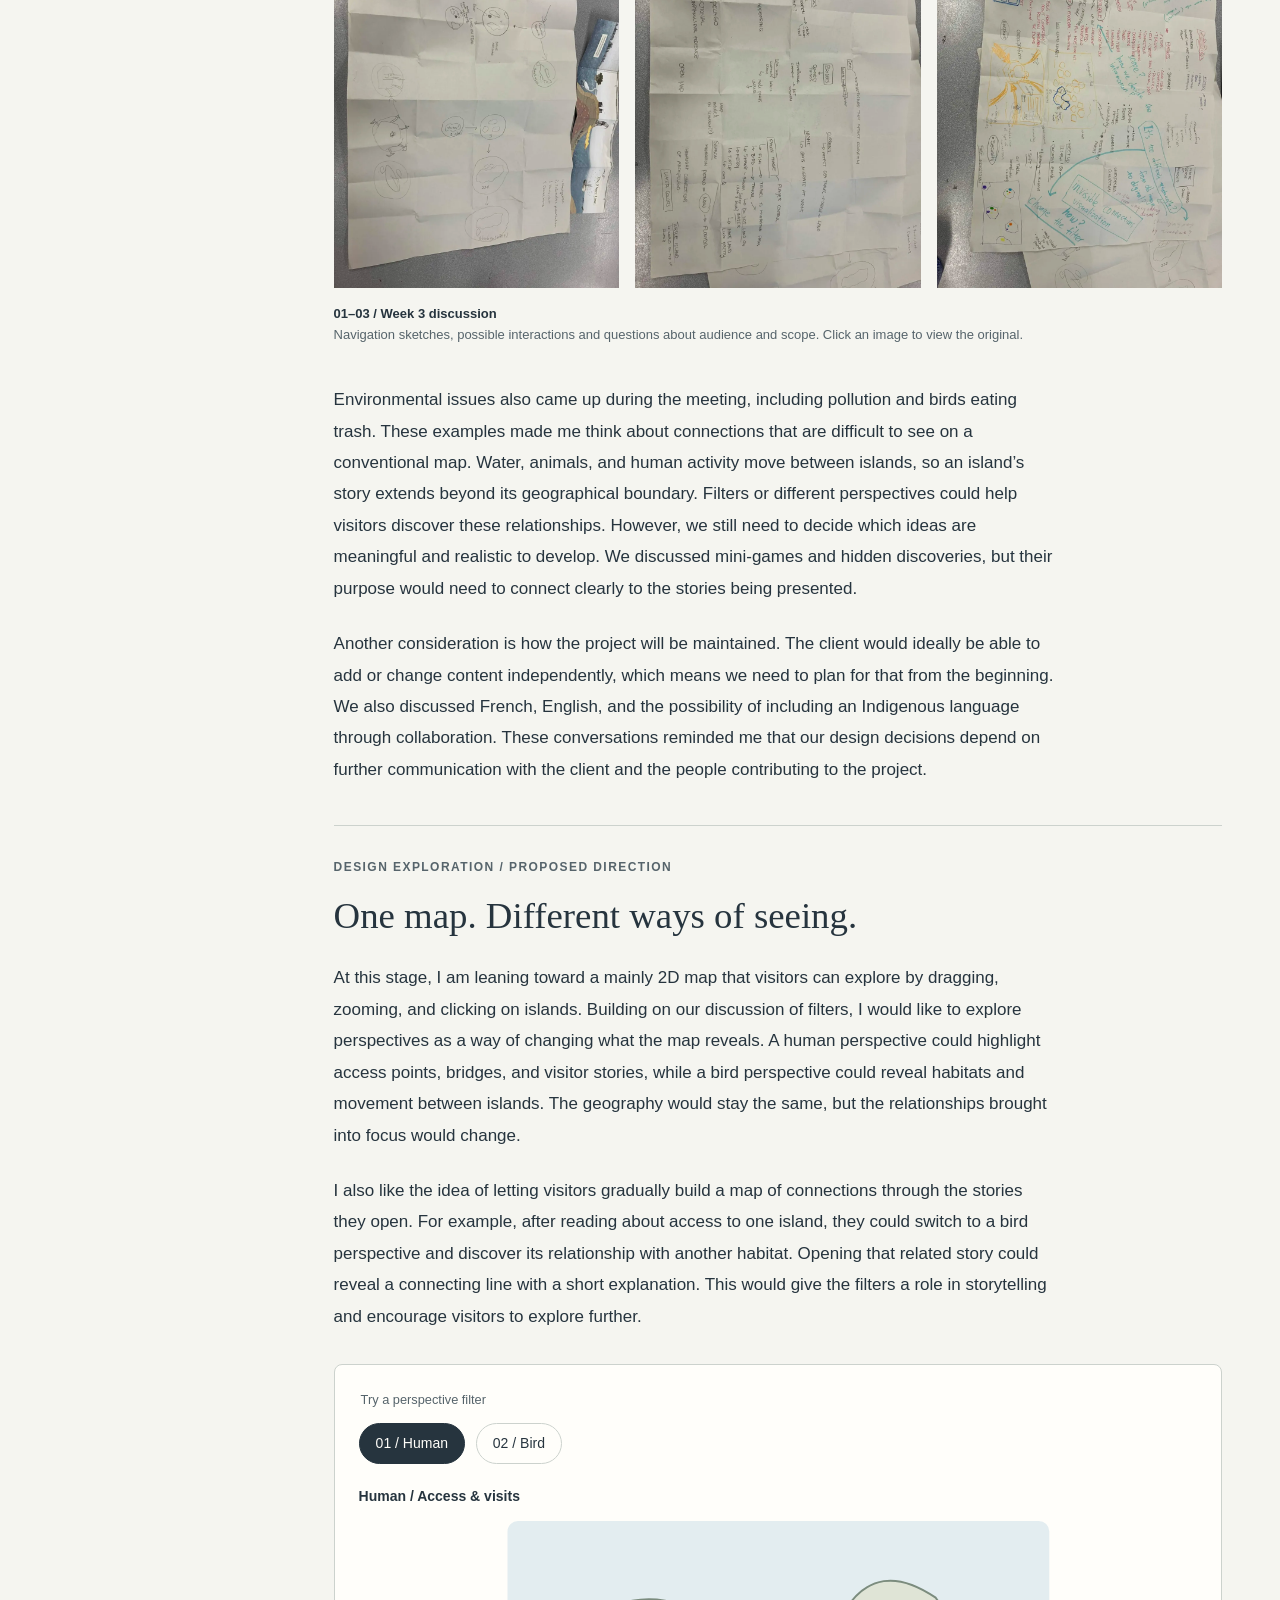
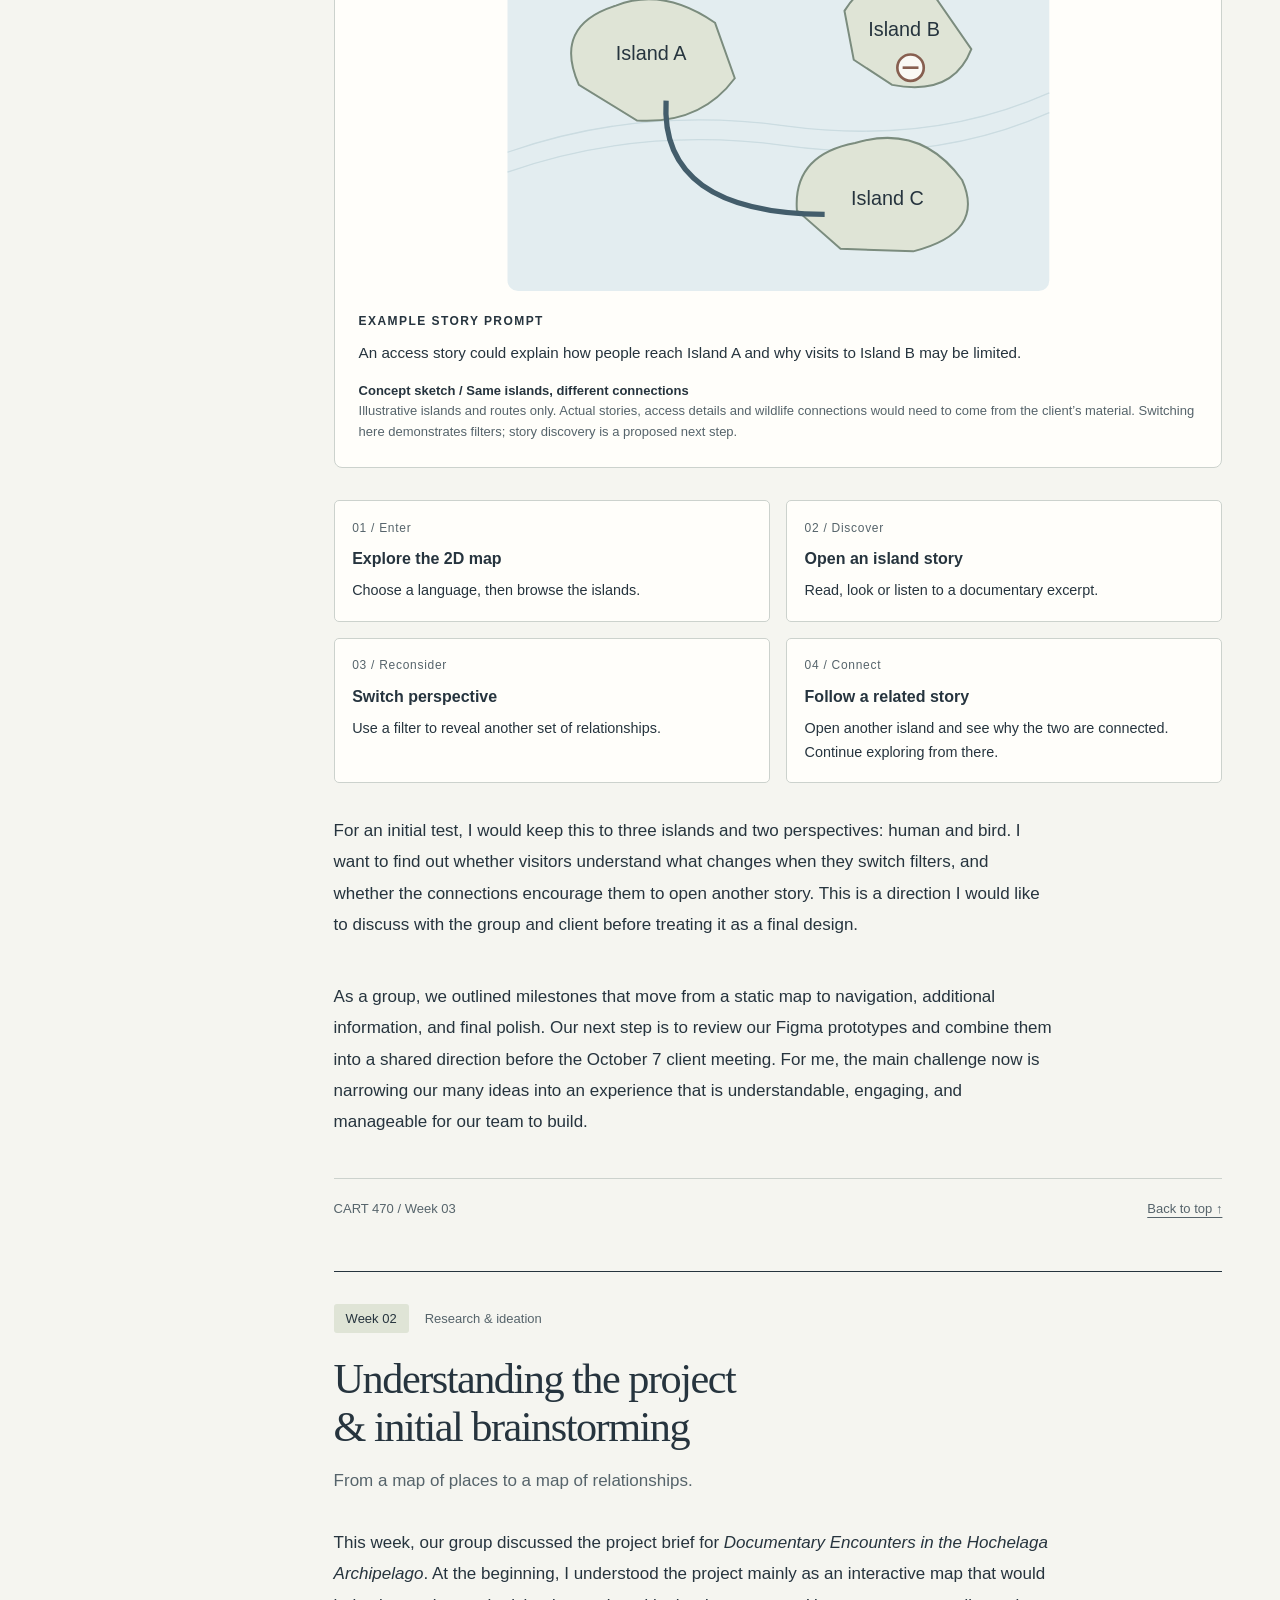
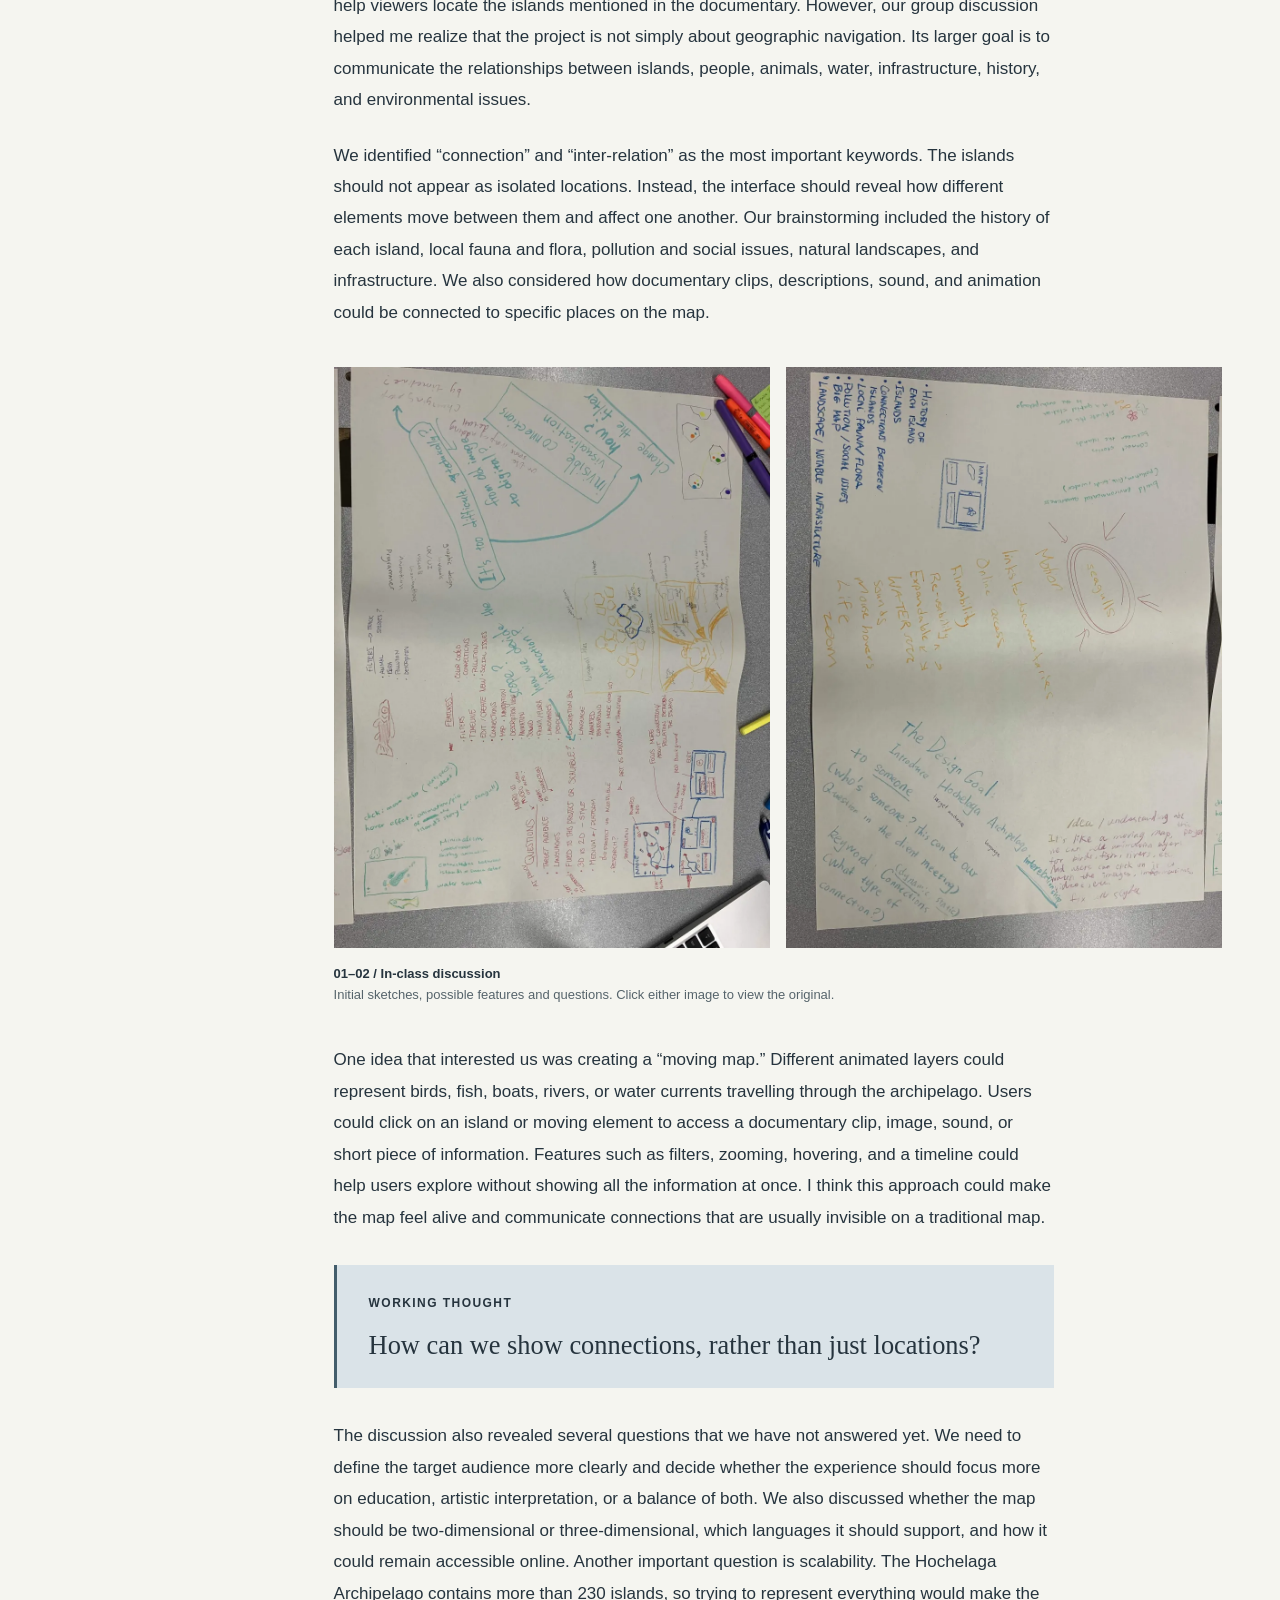
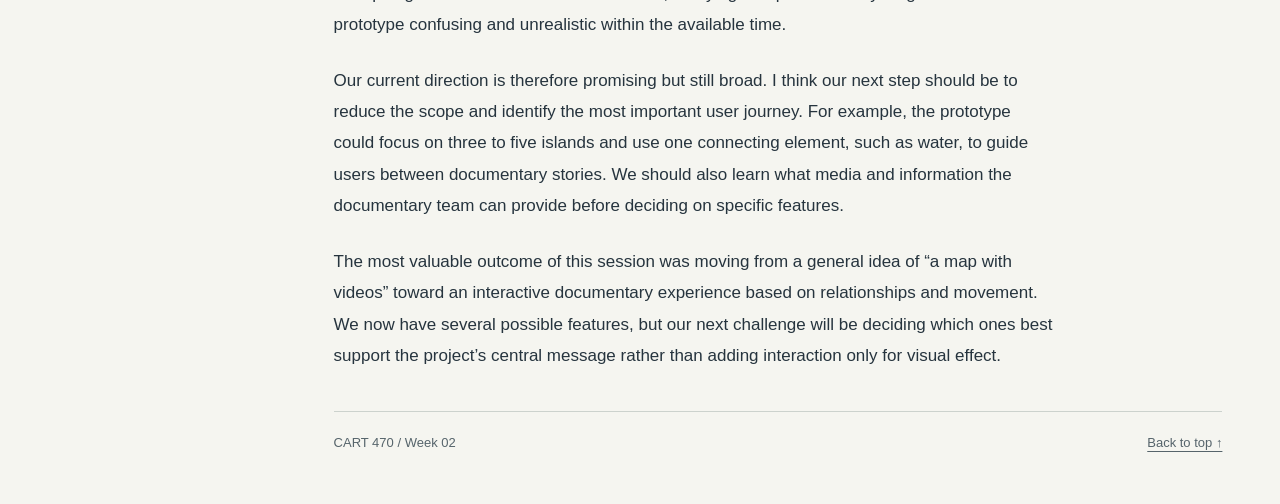
==== commit 2da53849: "week 5 journal update photo" ====
--- a/index.html
+++ b/index.html
@@ -73,6 +73,11 @@
             <p>Once it is integrated, I want to test three things: whether the name remains readable over the moving water, whether switching between islands feels natural, and whether the effect still performs well inside the larger map. I also need to consider a reduced-motion version so the interface does not depend on animation to communicate which island is selected.</p>
           </div>
 
+          <figure class="discussion" aria-label="Week 5 integration test">
+            <img src="[data-uri]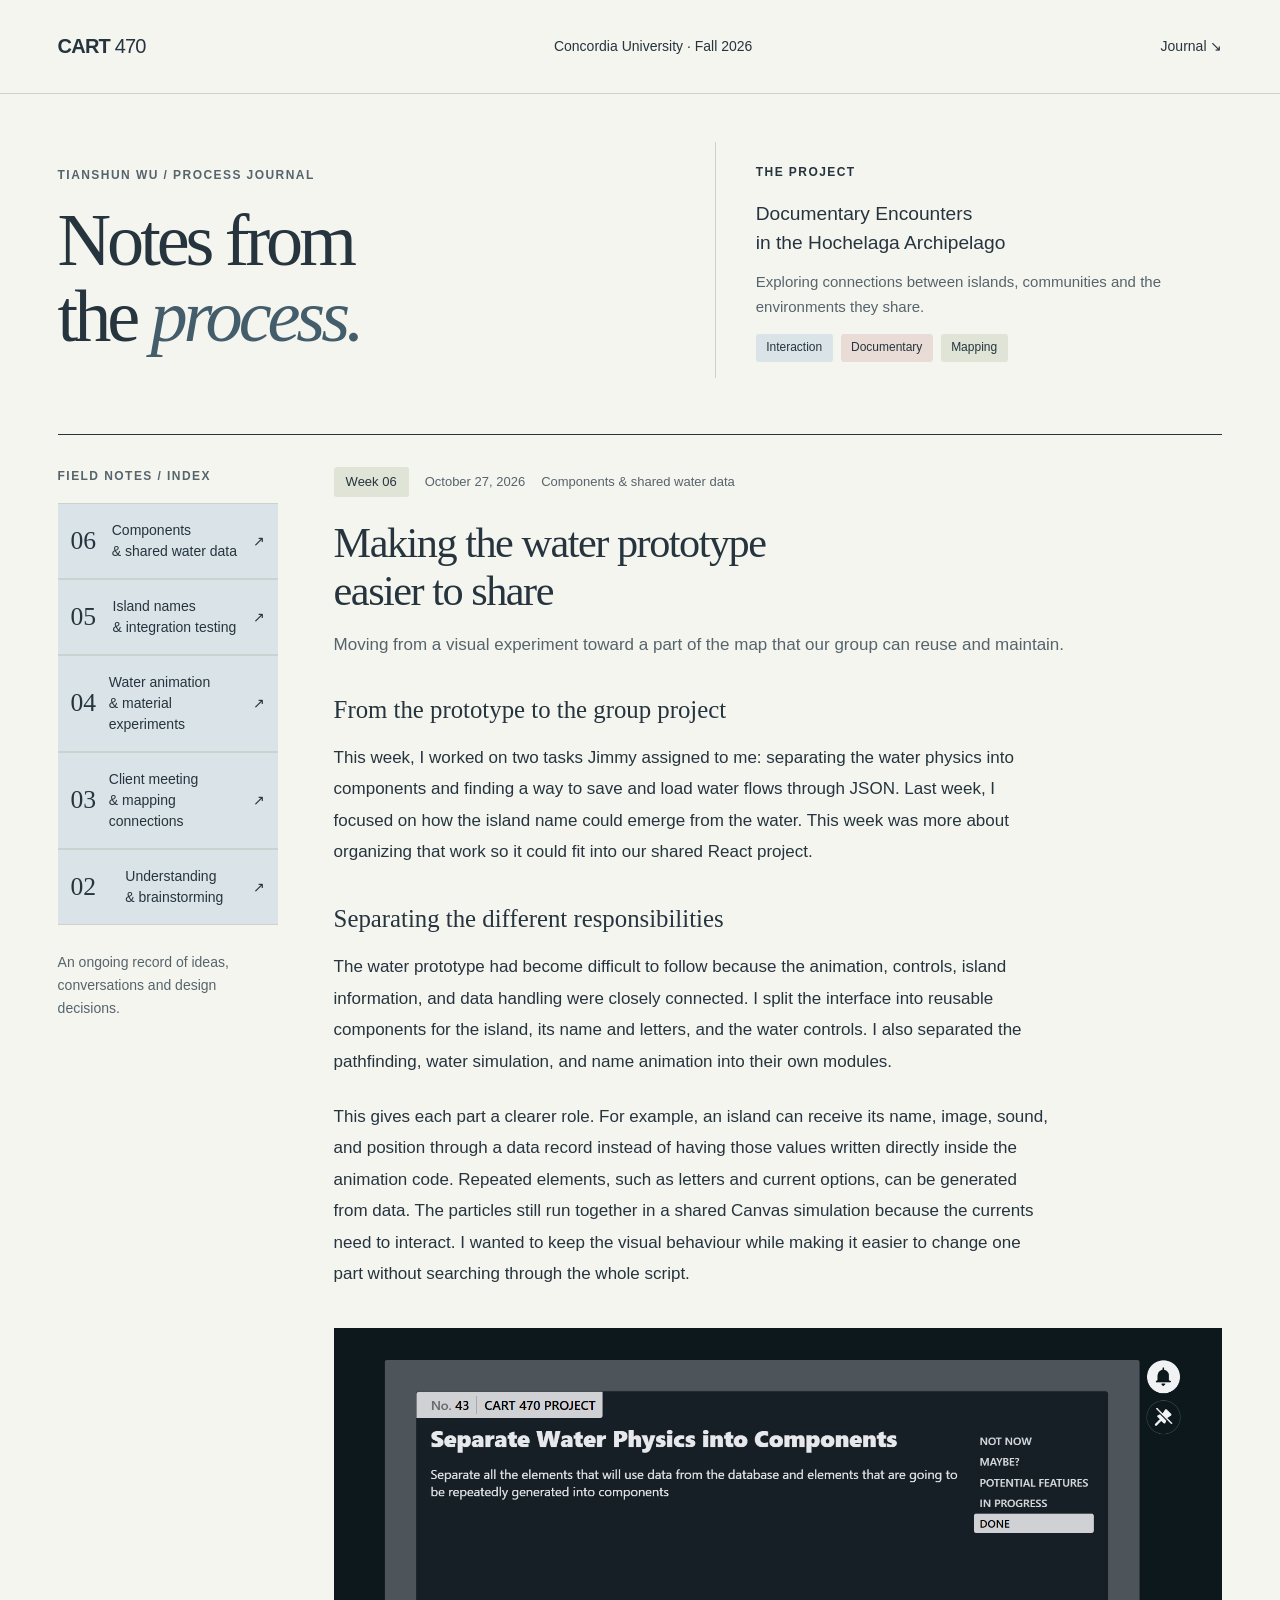
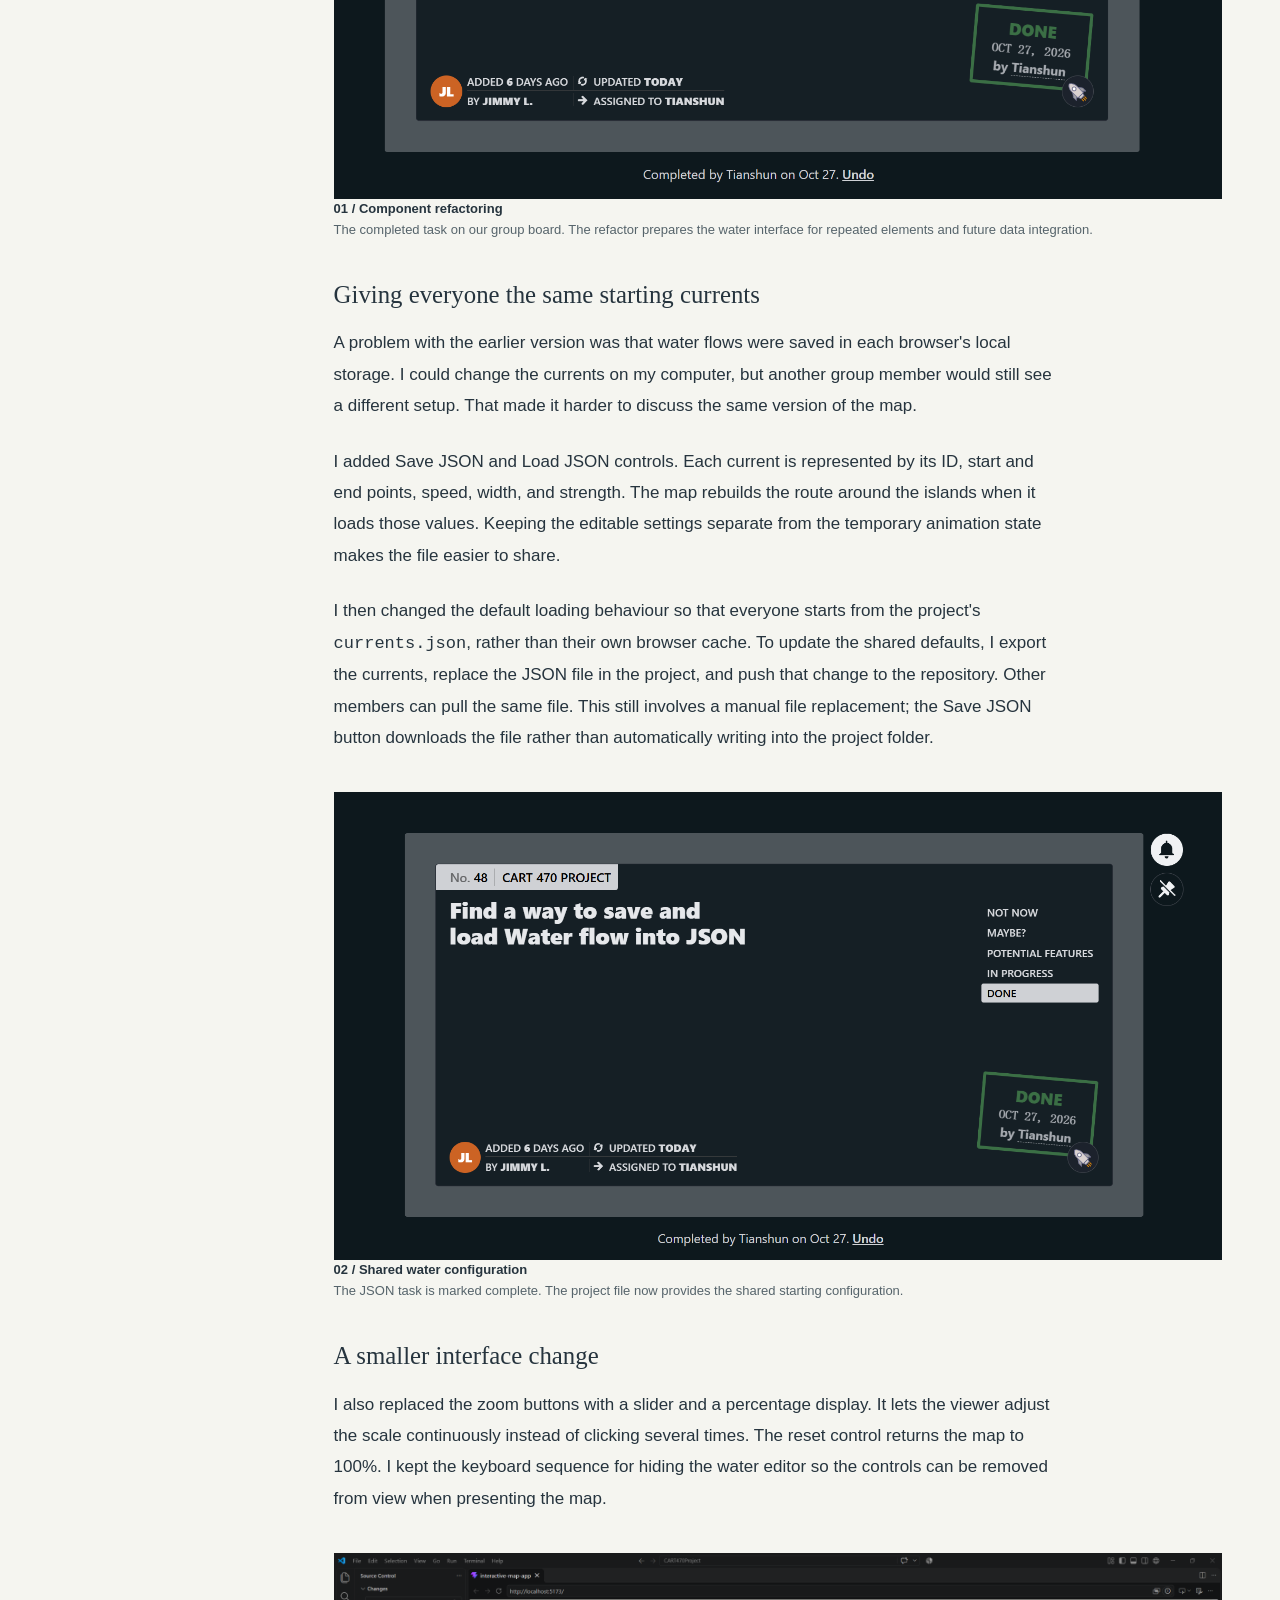
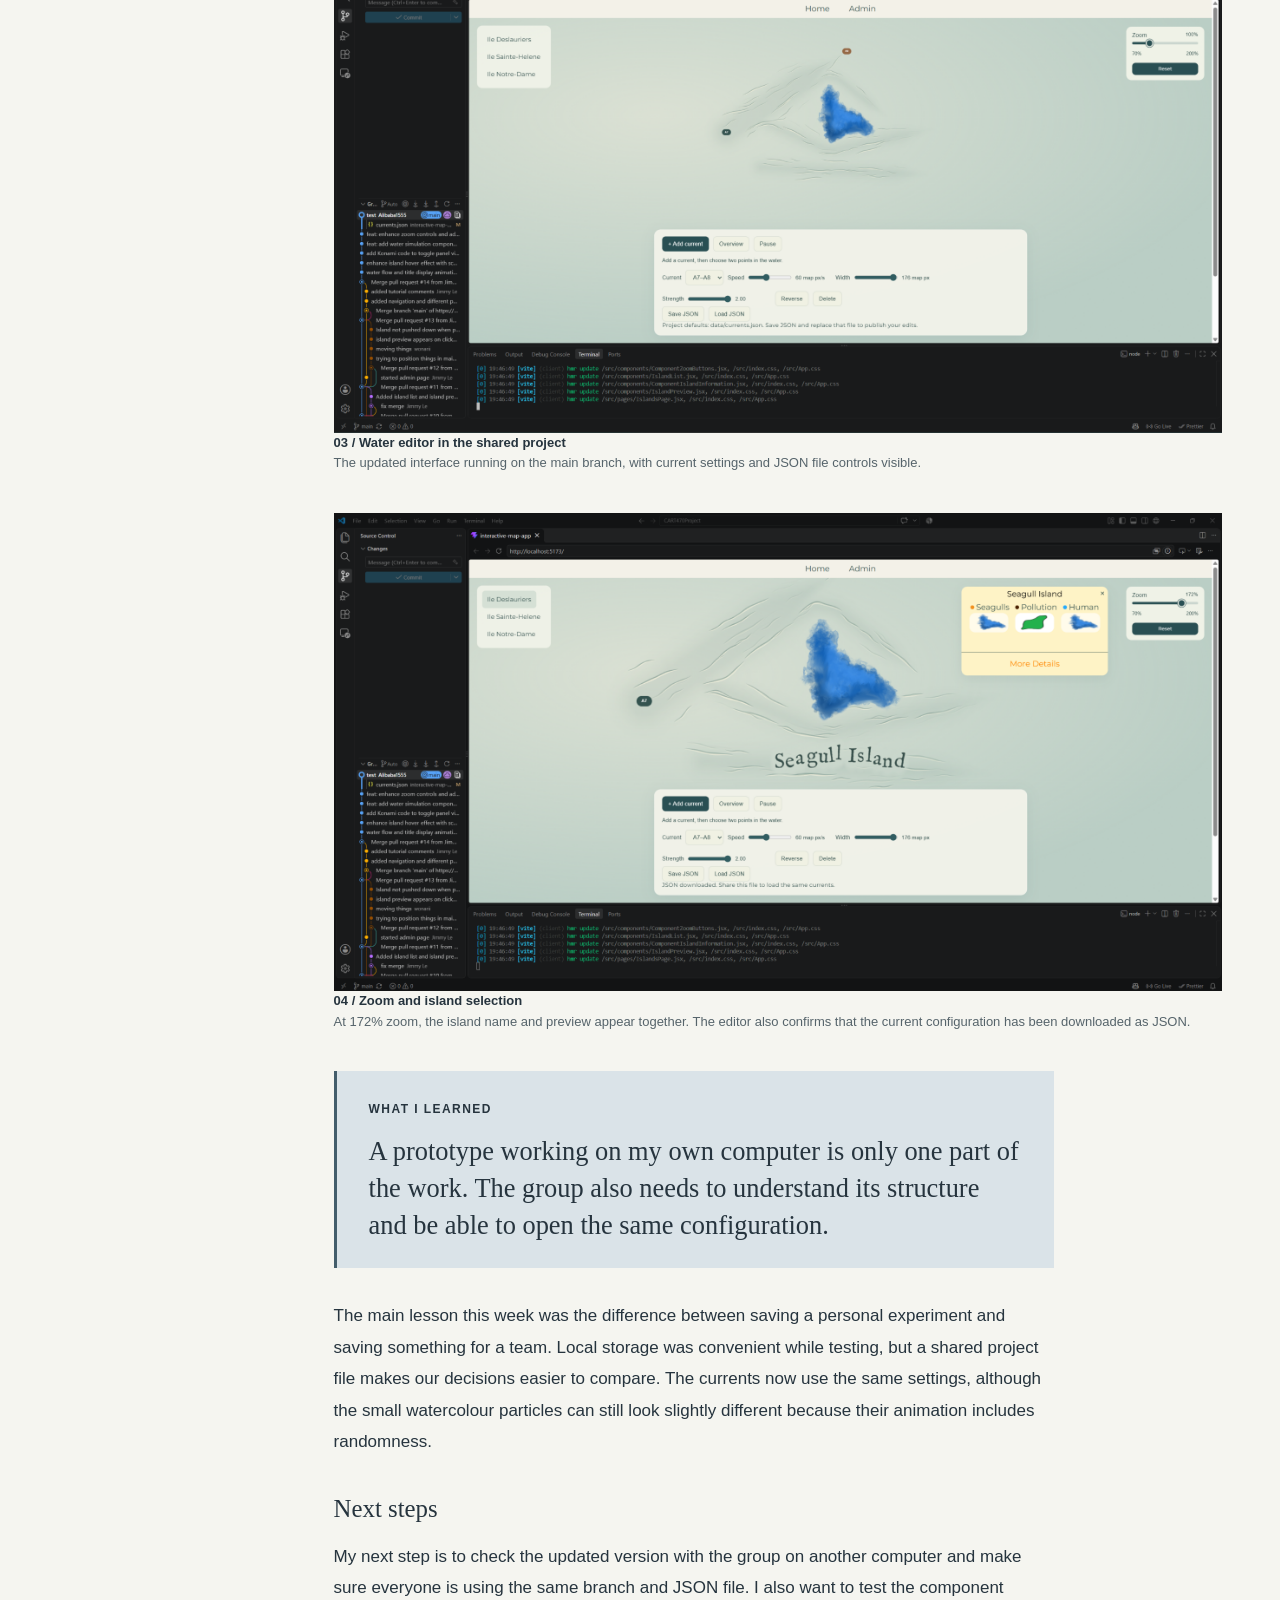
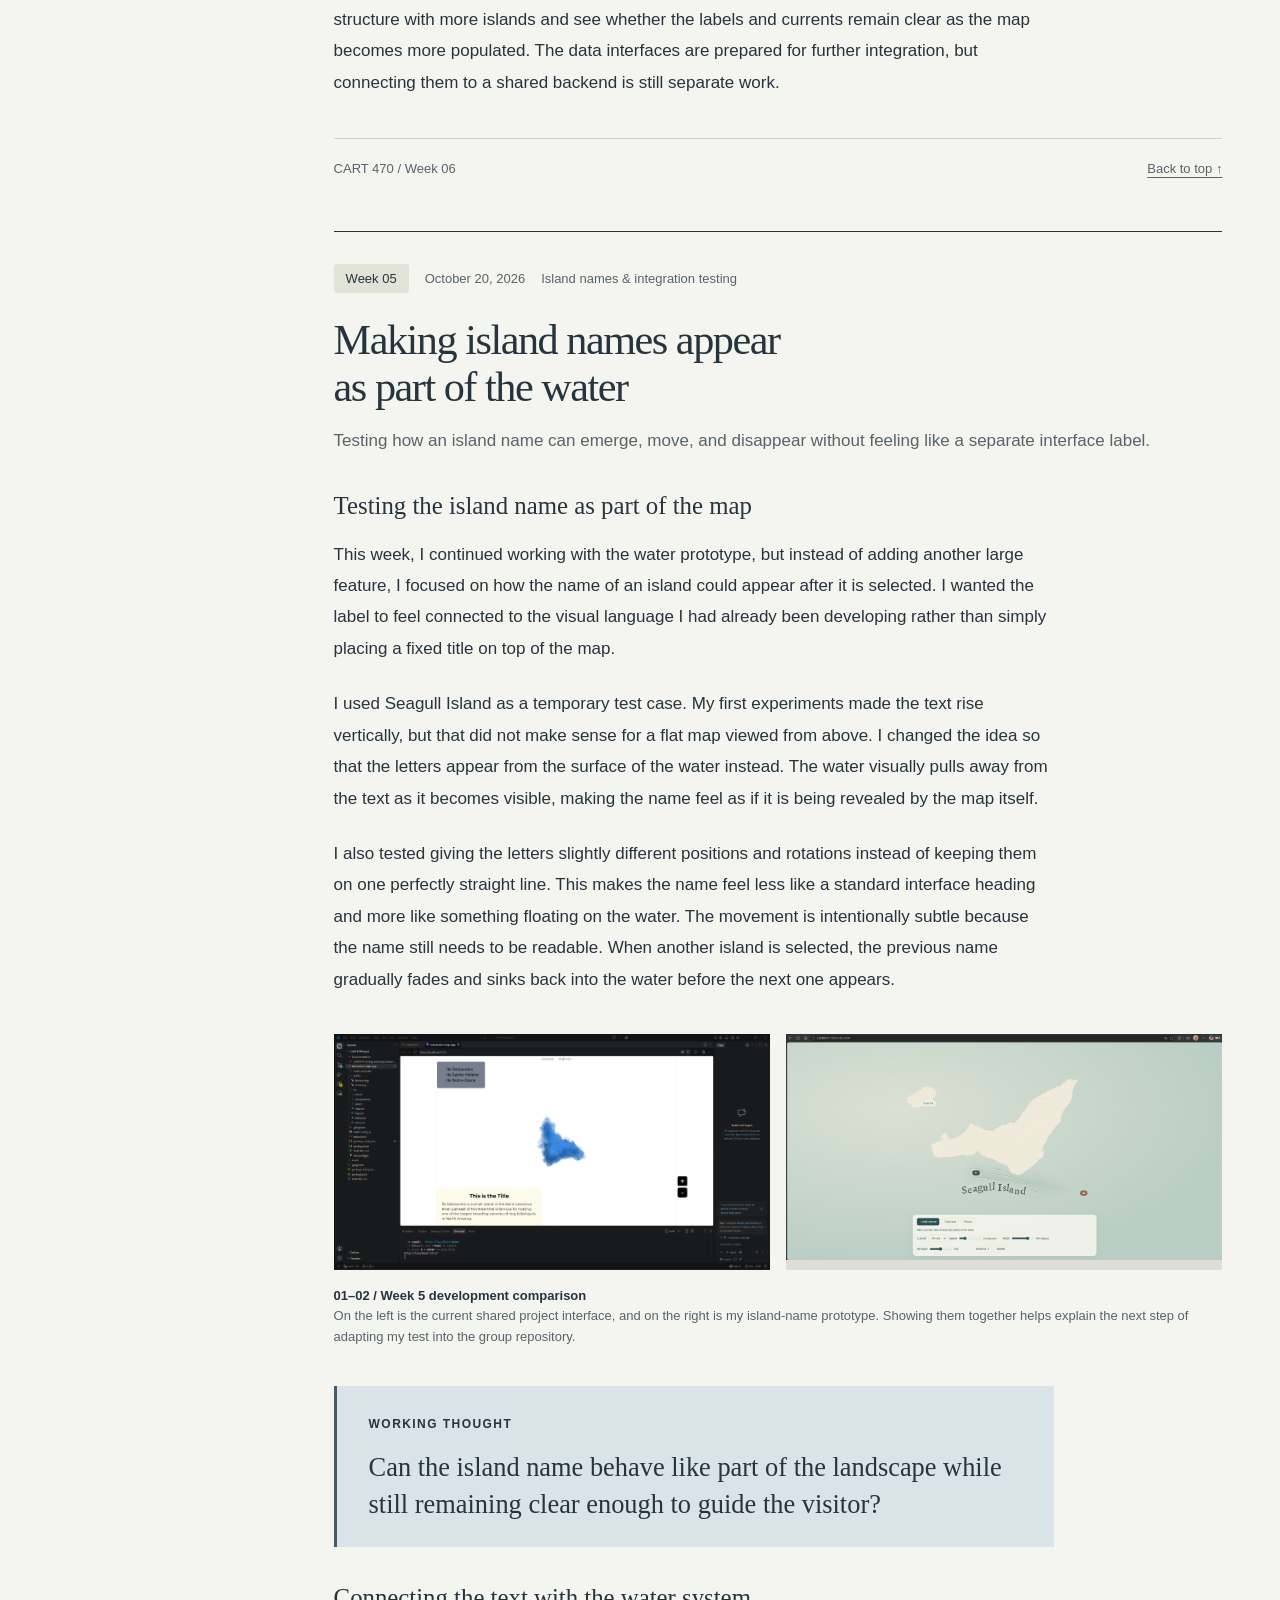
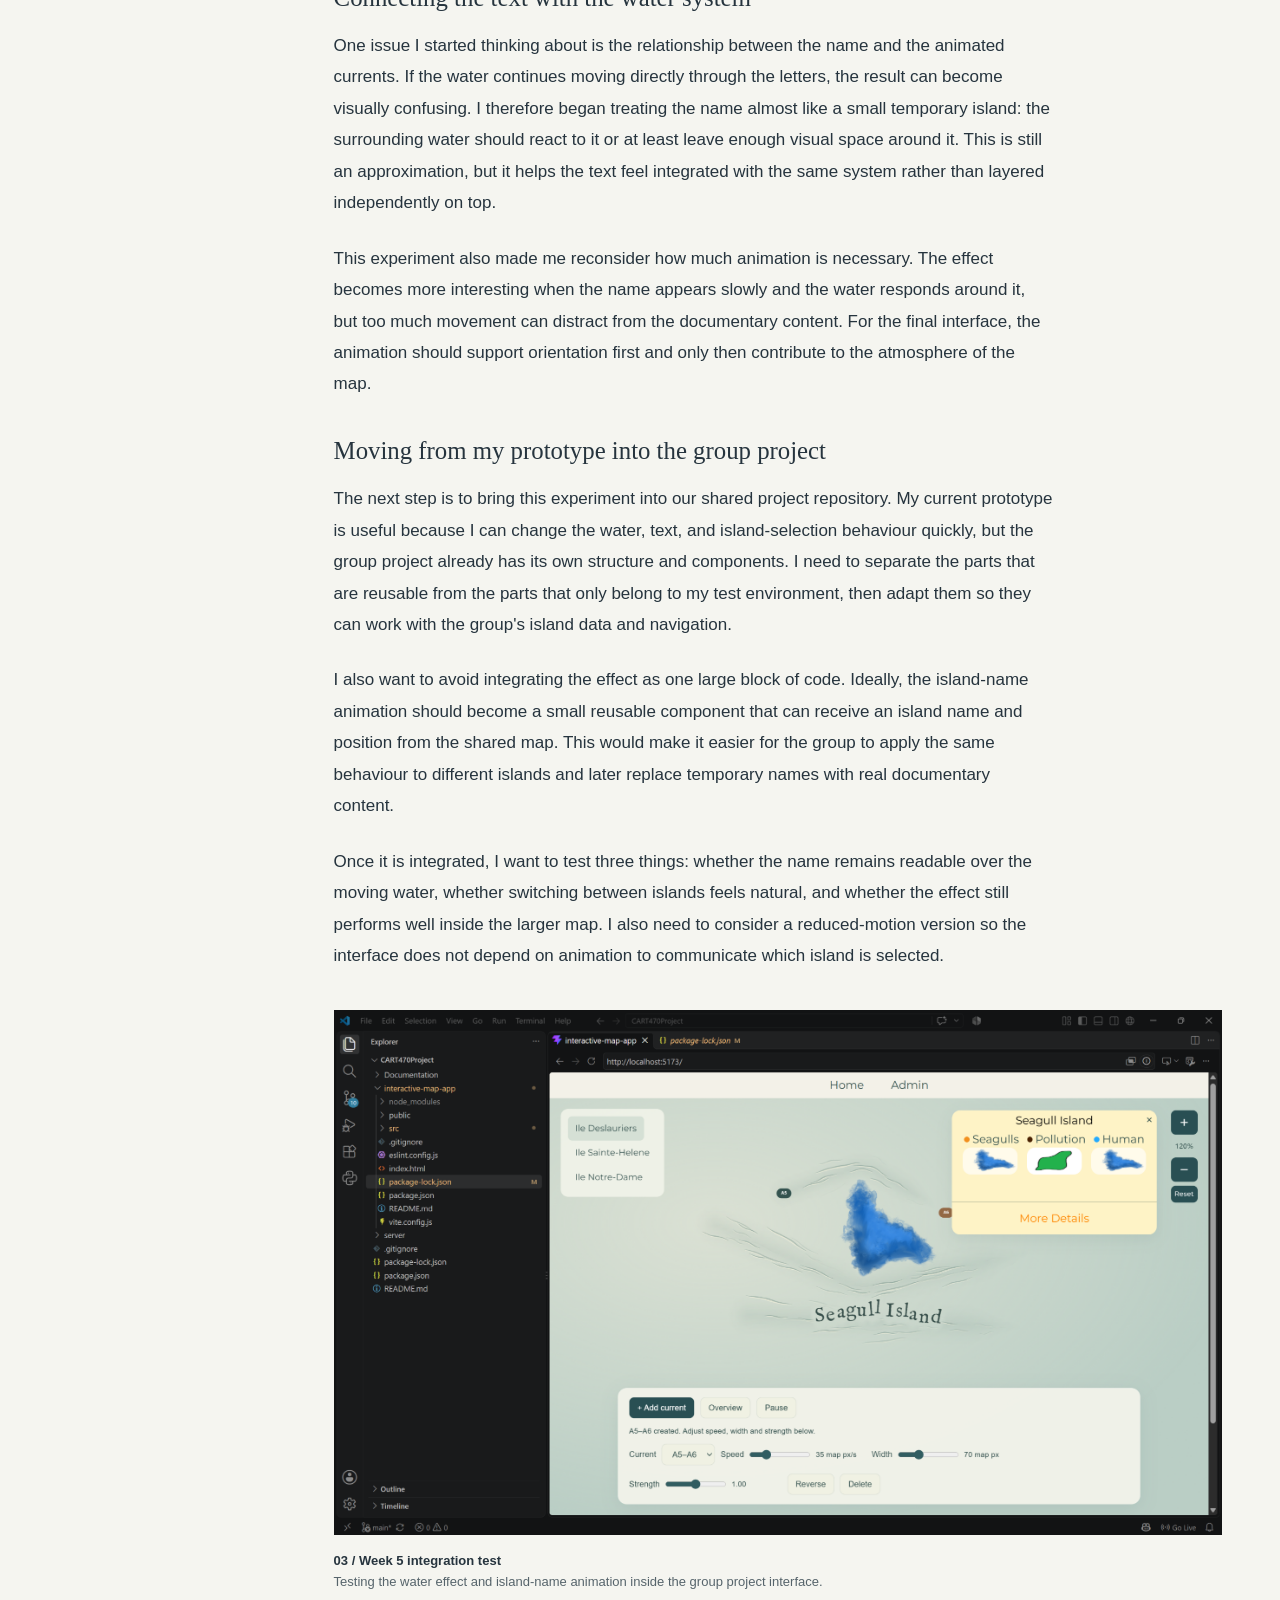
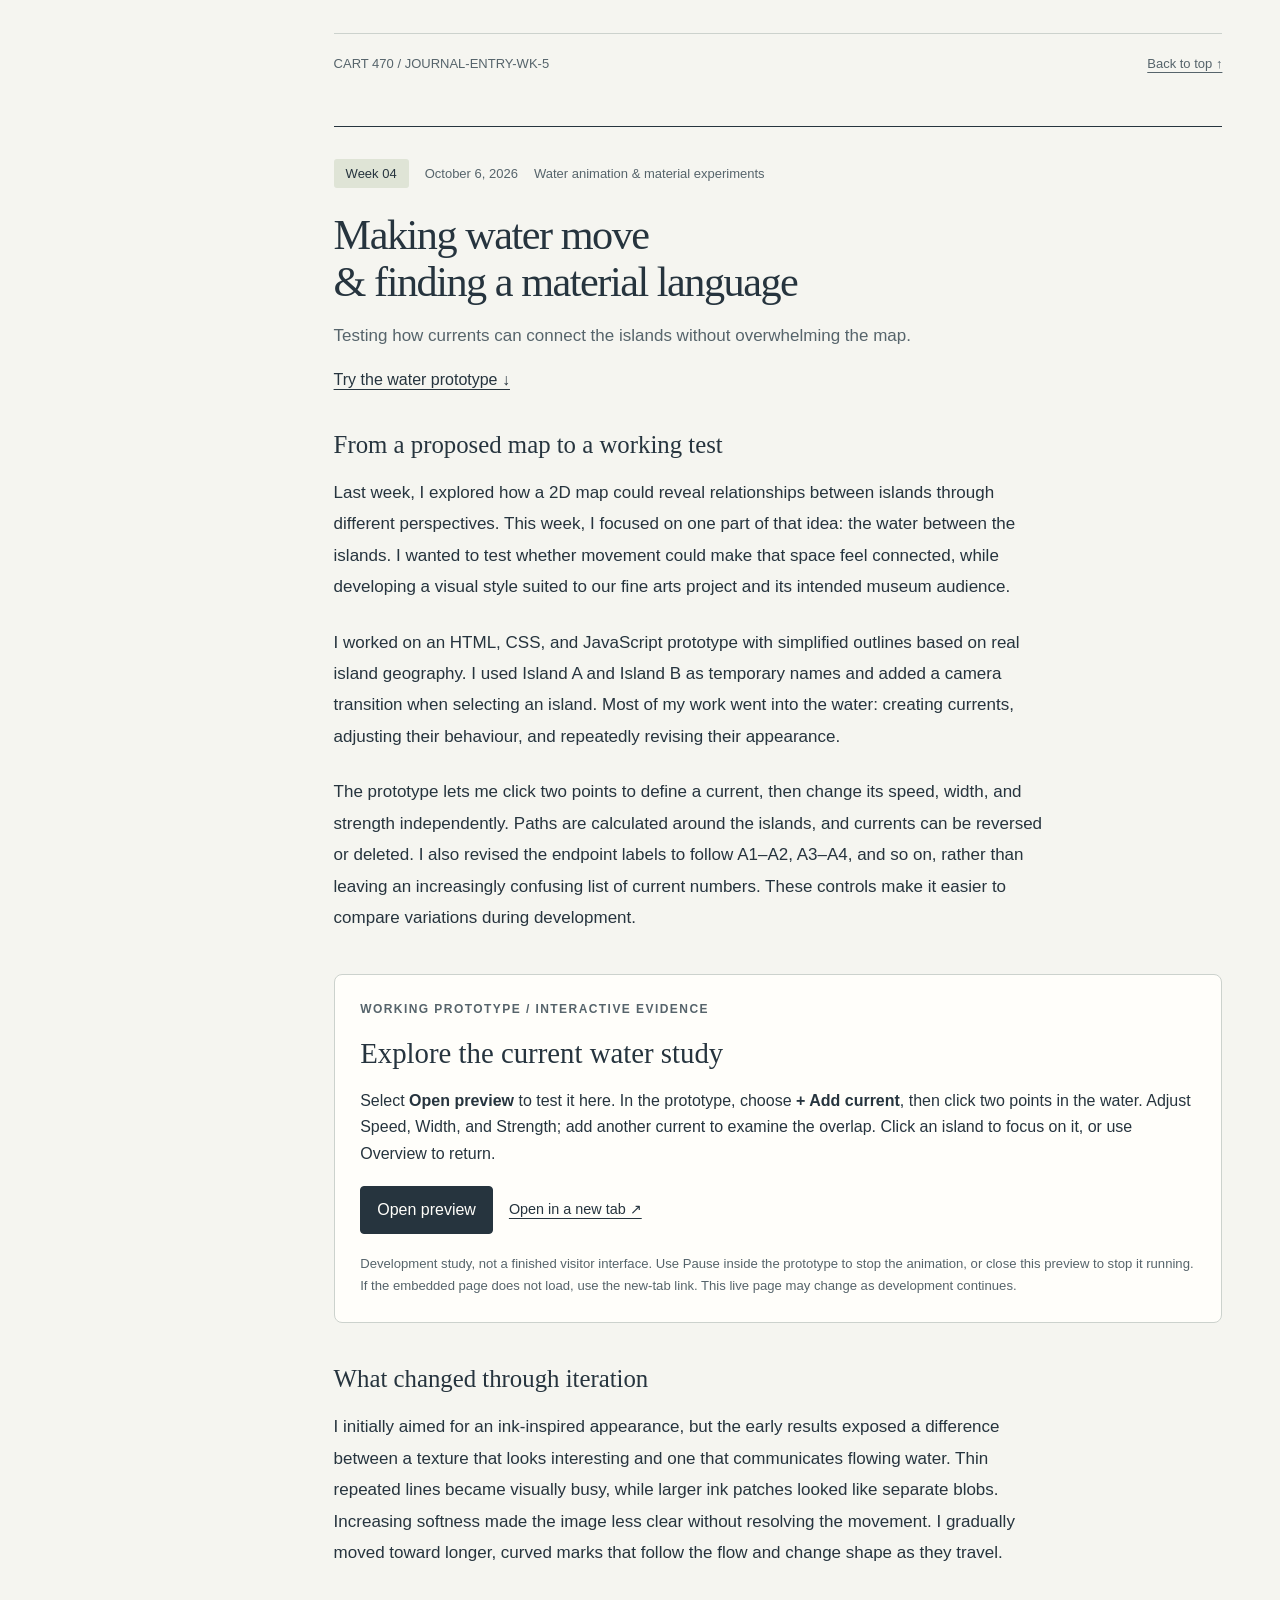
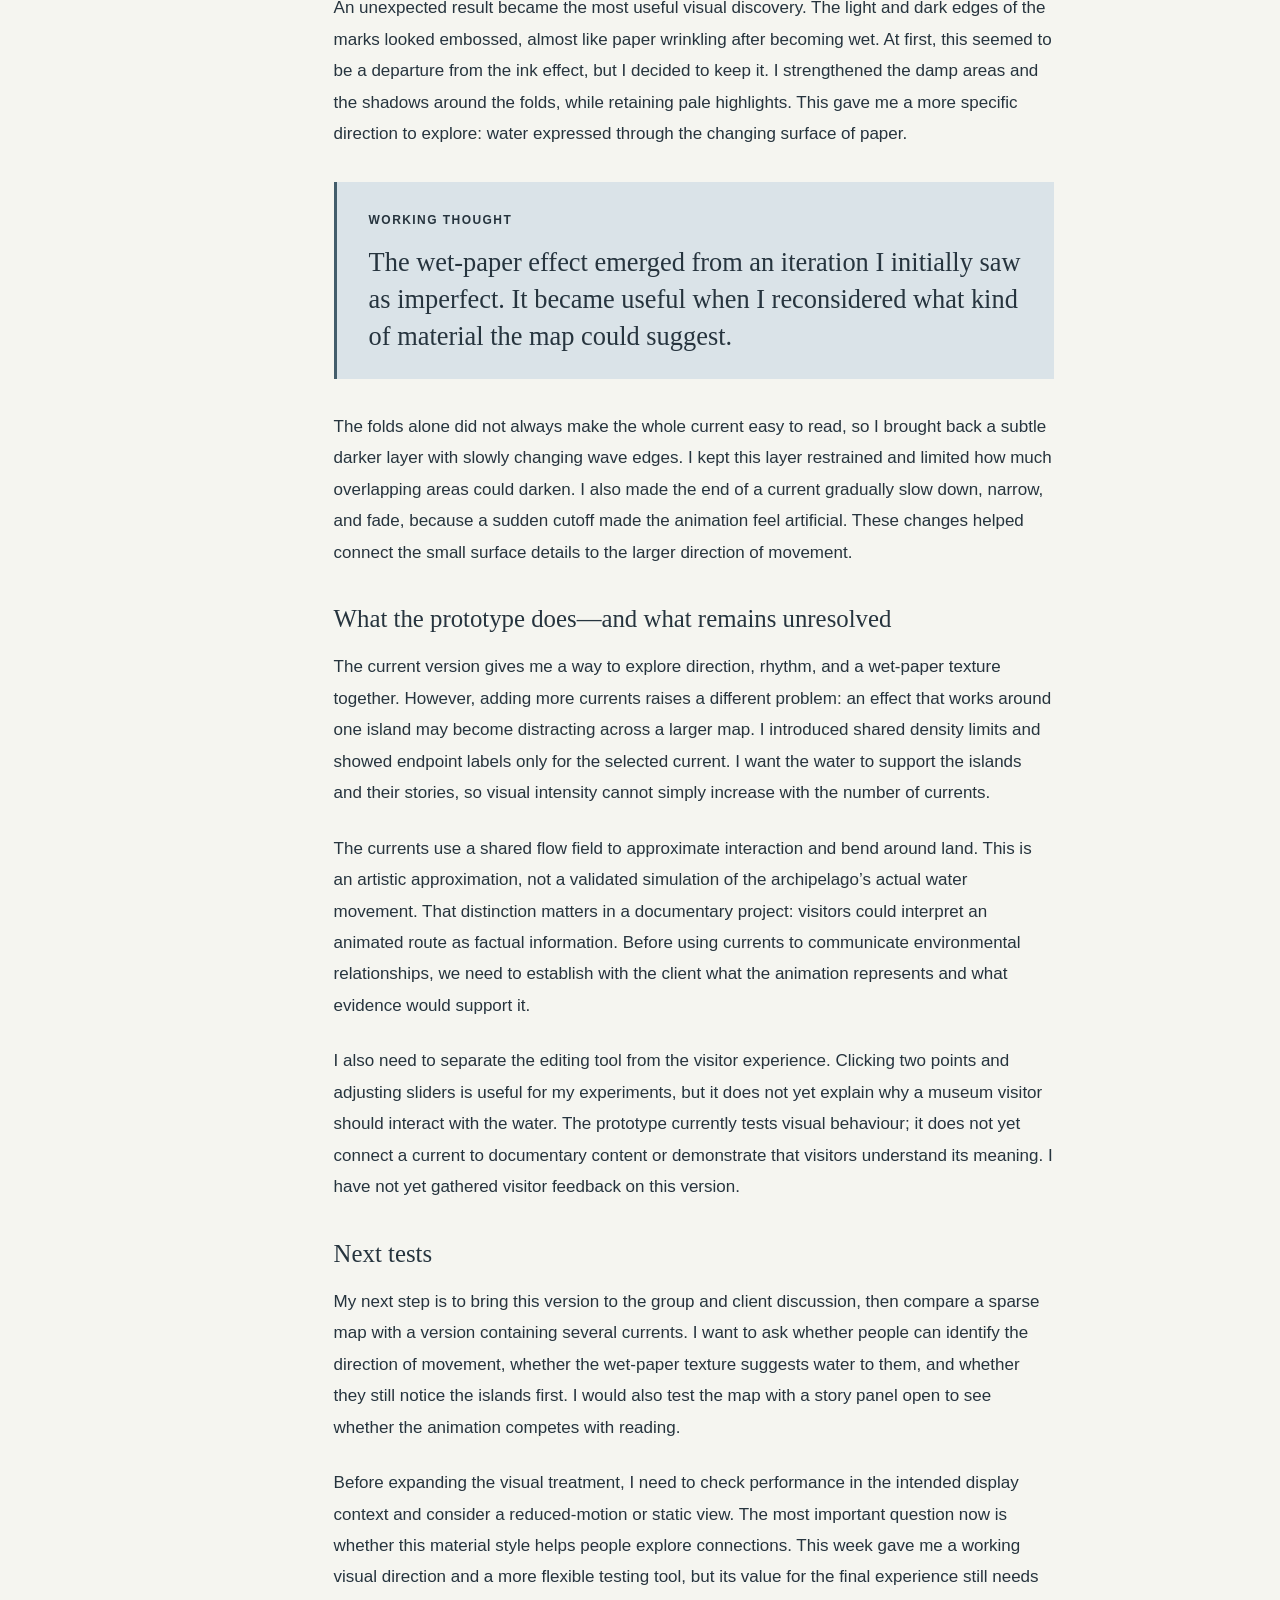
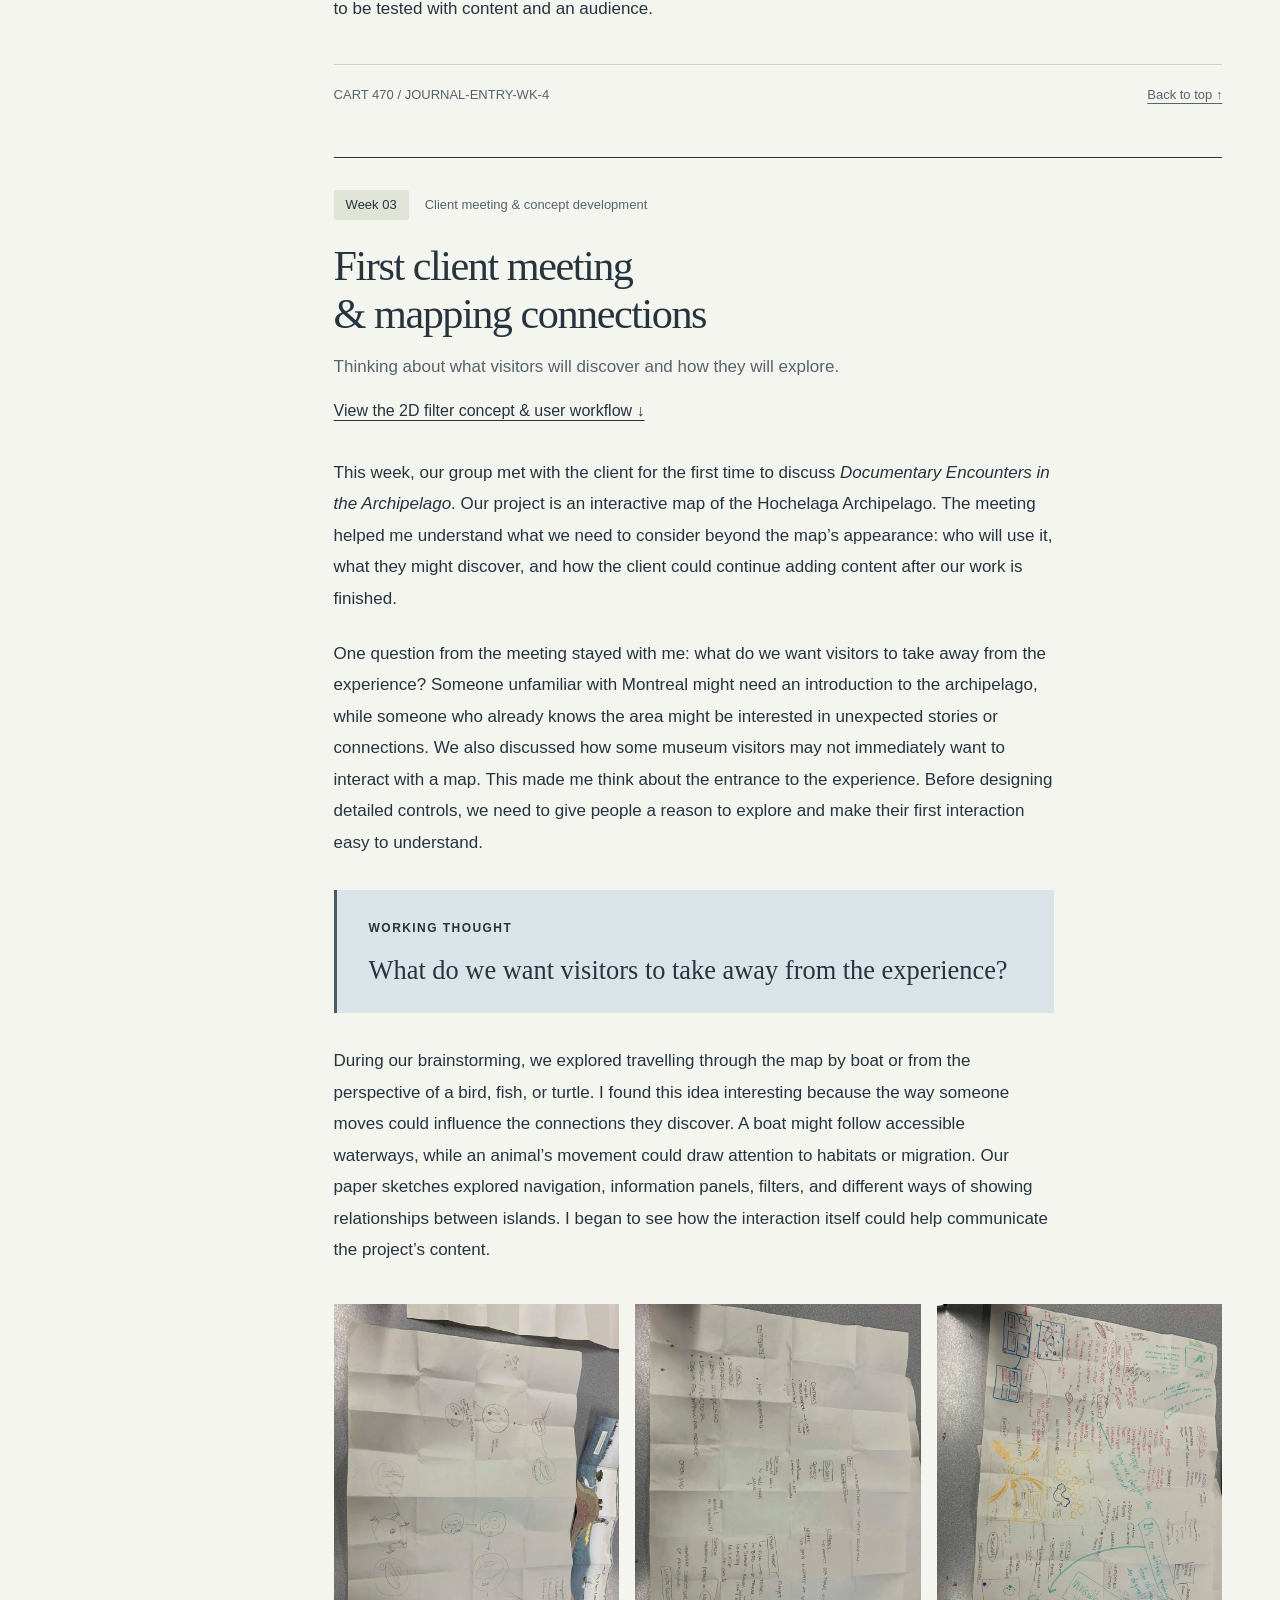
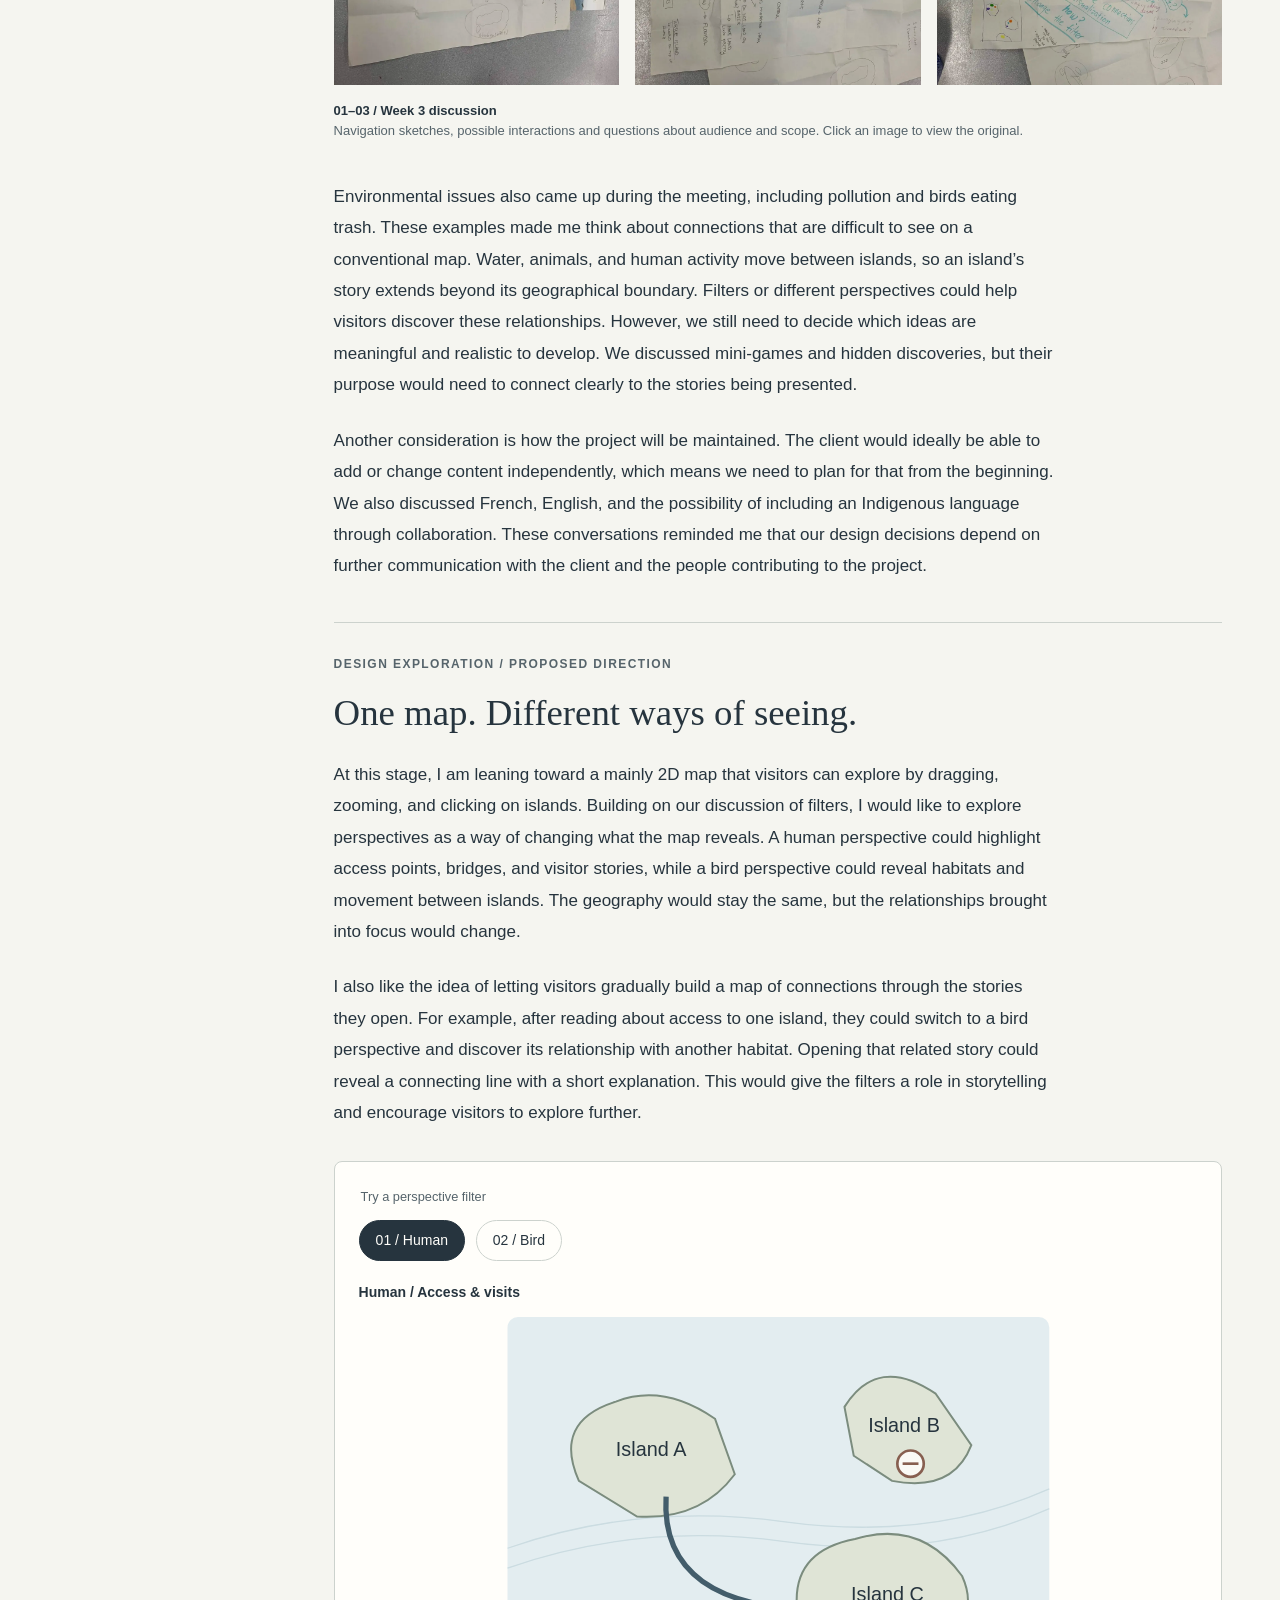
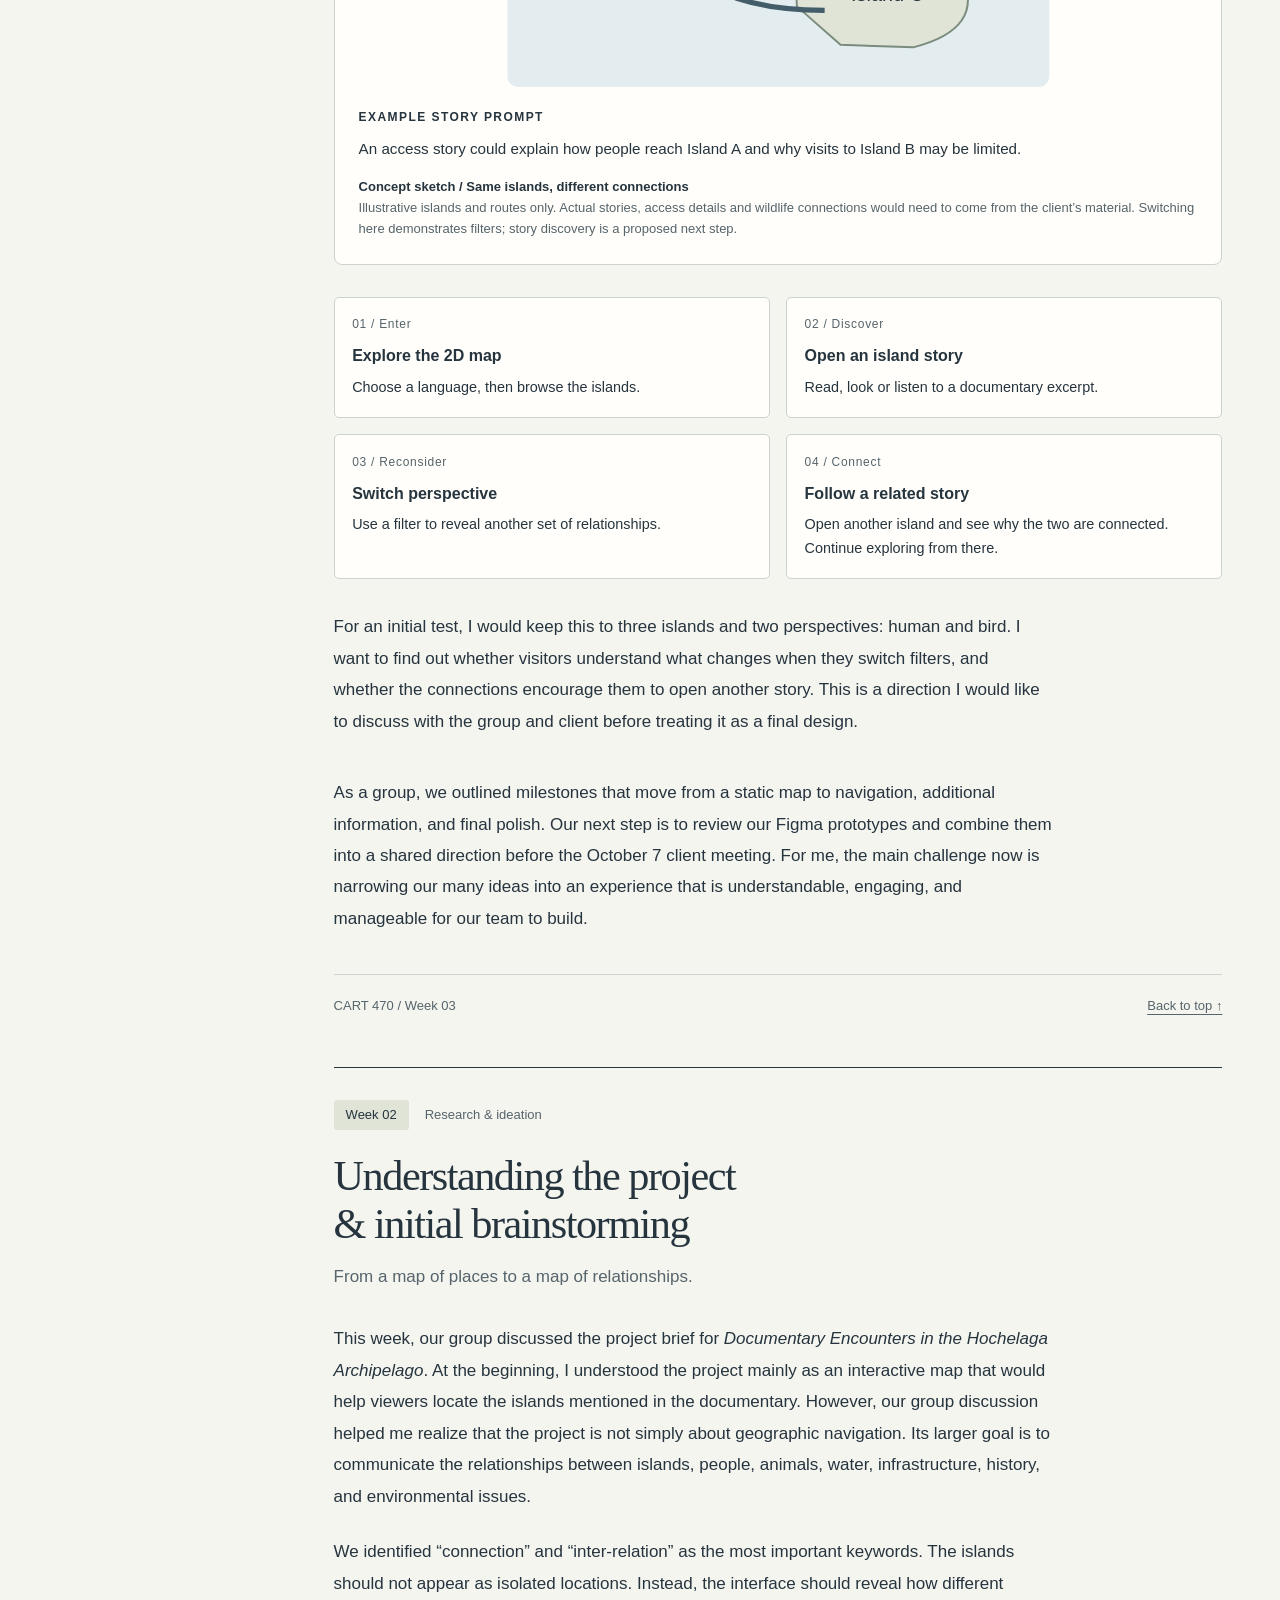
==== commit 60d4d24d: "week6 journal" ====
--- a/index.html
+++ b/index.html
@@ -5,9 +5,9 @@
   <meta name="viewport" content="width=device-width, initial-scale=1.0">
   <meta name="description" content="Tianshun Wu's CART 470 process journal — Documentary Encounters in the Hochelaga Archipelago.">
   <title>CART 470 — Tianshun Wu</title>
-  <link rel="stylesheet" href="styles.css?v=week5-island-name-1">
+  <link rel="stylesheet" href="styles.css?v=week6-shared-water-1">
   <link rel="icon" href="data:image/svg+xml,%3Csvg xmlns='http://www.w3.org/2000/svg' viewBox='0 0 40 40'%3E%3Crect width='40' height='40' rx='8' fill='%23354754'/%3E%3Ctext x='20' y='28' text-anchor='middle' font-family='serif' font-size='28' fill='%23faf9f5'%3EJ%3C/text%3E%3C/svg%3E">
-  <script src="script.js?v=week5-island-name-1" defer></script>
+  <script src="script.js?v=week6-shared-water-1" defer></script>
 </head>
 <body id="top">
   <a class="skip-link" href="#journal">Skip to journal</a>
@@ -25,6 +25,7 @@
       <aside class="index" aria-label="Journal index">
         <p class="eyebrow">Field notes / Index</p>
         <nav aria-label="Weekly entries">
+          <a class="week-link" href="#week-06"><span class="week-number">06</span><span>Components<br>& shared water data</span><span aria-hidden="true">↗</span></a>
           <a class="week-link" href="#week-05"><span class="week-number">05</span><span>Island names<br>& integration testing</span><span aria-hidden="true">↗</span></a>
           <a class="week-link" href="#week-04"><span class="week-number">04</span><span>Water animation<br>& material experiments</span><span aria-hidden="true">↗</span></a>
           <!-- Add a new link here when you add an entry. -->
@@ -35,6 +36,55 @@
       </aside>
       <div class="entries">
         <!-- WEEKLY ENTRY: copy an article and change its id, week, title and content. -->
+                <article class="entry" id="week-06">
+          <header class="entry-header">
+            <div class="entry-meta"><span class="week-badge">Week 06</span><time datetime="2026-10-27">October 27, 2026</time><span>Components & shared water data</span></div>
+            <h2>Making the water prototype<br>easier to share</h2>
+            <p class="entry-deck">Moving from a visual experiment toward a part of the map that our group can reuse and maintain.</p>
+          </header>
+          <div class="prose">
+            <h3>From the prototype to the group project</h3>
+            <p>This week, I worked on two tasks Jimmy assigned to me: separating the water physics into components and finding a way to save and load water flows through JSON. Last week, I focused on how the island name could emerge from the water. This week was more about organizing that work so it could fit into our shared React project.</p>
+            <h3>Separating the different responsibilities</h3>
+            <p>The water prototype had become difficult to follow because the animation, controls, island information, and data handling were closely connected. I split the interface into reusable components for the island, its name and letters, and the water controls. I also separated the pathfinding, water simulation, and name animation into their own modules.</p>
+            <p>This gives each part a clearer role. For example, an island can receive its name, image, sound, and position through a data record instead of having those values written directly inside the animation code. Repeated elements, such as letters and current options, can be generated from data. The particles still run together in a shared Canvas simulation because the currents need to interact. I wanted to keep the visual behaviour while making it easier to change one part without searching through the whole script.</p>
+          </div>
+          <figure class="discussion week6-evidence">
+            <a href="assets/week6-components-done.png" target="_blank" rel="noopener"><img src="assets/week6-components-done.png" alt="Jimmy's task to separate water physics into components, marked done by Tianshun on October 27, 2026." loading="lazy"></a>
+            <figcaption><span>01 / Component refactoring</span>The completed task on our group board. The refactor prepares the water interface for repeated elements and future data integration.</figcaption>
+          </figure>
+          <div class="prose">
+            <h3>Giving everyone the same starting currents</h3>
+            <p>A problem with the earlier version was that water flows were saved in each browser's local storage. I could change the currents on my computer, but another group member would still see a different setup. That made it harder to discuss the same version of the map.</p>
+            <p>I added Save JSON and Load JSON controls. Each current is represented by its ID, start and end points, speed, width, and strength. The map rebuilds the route around the islands when it loads those values. Keeping the editable settings separate from the temporary animation state makes the file easier to share.</p>
+            <p>I then changed the default loading behaviour so that everyone starts from the project's <code>currents.json</code>, rather than their own browser cache. To update the shared defaults, I export the currents, replace the JSON file in the project, and push that change to the repository. Other members can pull the same file. This still involves a manual file replacement; the Save JSON button downloads the file rather than automatically writing into the project folder.</p>
+          </div>
+          <figure class="discussion week6-evidence">
+            <a href="assets/week6-json-done.png" target="_blank" rel="noopener"><img src="assets/week6-json-done.png" alt="The task to save and load water flow into JSON, marked done by Tianshun on October 27, 2026." loading="lazy"></a>
+            <figcaption><span>02 / Shared water configuration</span>The JSON task is marked complete. The project file now provides the shared starting configuration.</figcaption>
+          </figure>
+          <div class="prose">
+            <h3>A smaller interface change</h3>
+            <p>I also replaced the zoom buttons with a slider and a percentage display. It lets the viewer adjust the scale continuously instead of clicking several times. The reset control returns the map to 100%. I kept the keyboard sequence for hiding the water editor so the controls can be removed from view when presenting the map.</p>
+          </div>
+
+          <figure class="discussion week6-evidence">
+            <a href="assets/week6-water-editor.png" target="_blank" rel="noopener"><img src="assets/week6-water-editor.png" alt="Updated map at 100% zoom with the water-current editor, speed, width and strength sliders, and Save JSON and Load JSON buttons." width="2048" height="1107" loading="lazy"></a>
+            <figcaption><span>03 / Water editor in the shared project</span>The updated interface running on the main branch, with current settings and JSON file controls visible.</figcaption>
+          </figure>
+          <figure class="discussion week6-evidence">
+            <a href="assets/week6-zoom-island-name.png" target="_blank" rel="noopener"><img src="assets/week6-zoom-island-name.png" alt="Seagull Island selected at 172% zoom, showing the floating island name, preview card, water currents and JSON download confirmation." width="2048" height="1107" loading="lazy"></a>
+            <figcaption><span>04 / Zoom and island selection</span>At 172% zoom, the island name and preview appear together. The editor also confirms that the current configuration has been downloaded as JSON.</figcaption>
+          </figure>
+          <div class="prose">
+            <aside class="reflection"><span class="label">What I learned</span><p>A prototype working on my own computer is only one part of the work. The group also needs to understand its structure and be able to open the same configuration.</p></aside>
+            <p>The main lesson this week was the difference between saving a personal experiment and saving something for a team. Local storage was convenient while testing, but a shared project file makes our decisions easier to compare. The currents now use the same settings, although the small watercolour particles can still look slightly different because their animation includes randomness.</p>
+            <h3>Next steps</h3>
+            <p>My next step is to check the updated version with the group on another computer and make sure everyone is using the same branch and JSON file. I also want to test the component structure with more islands and see whether the labels and currents remain clear as the map becomes more populated. The data interfaces are prepared for further integration, but connecting them to a shared backend is still separate work.</p>
+          </div>
+          <footer class="entry-footer"><span>CART 470 / Week 06</span><a href="#top">Back to top ↑</a></footer>
+        </article>
+
         <article class="entry" id="week-05">
           <header class="entry-header">
             <div class="entry-meta"><span class="week-badge">Week 05</span><time datetime="2026-10-20">October 20, 2026</time><span>Island names & integration testing</span></div>
@@ -74,7 +124,7 @@
           </div>
 
           <figure class="discussion" aria-label="Week 5 integration test">
-            <img src="[data-uri]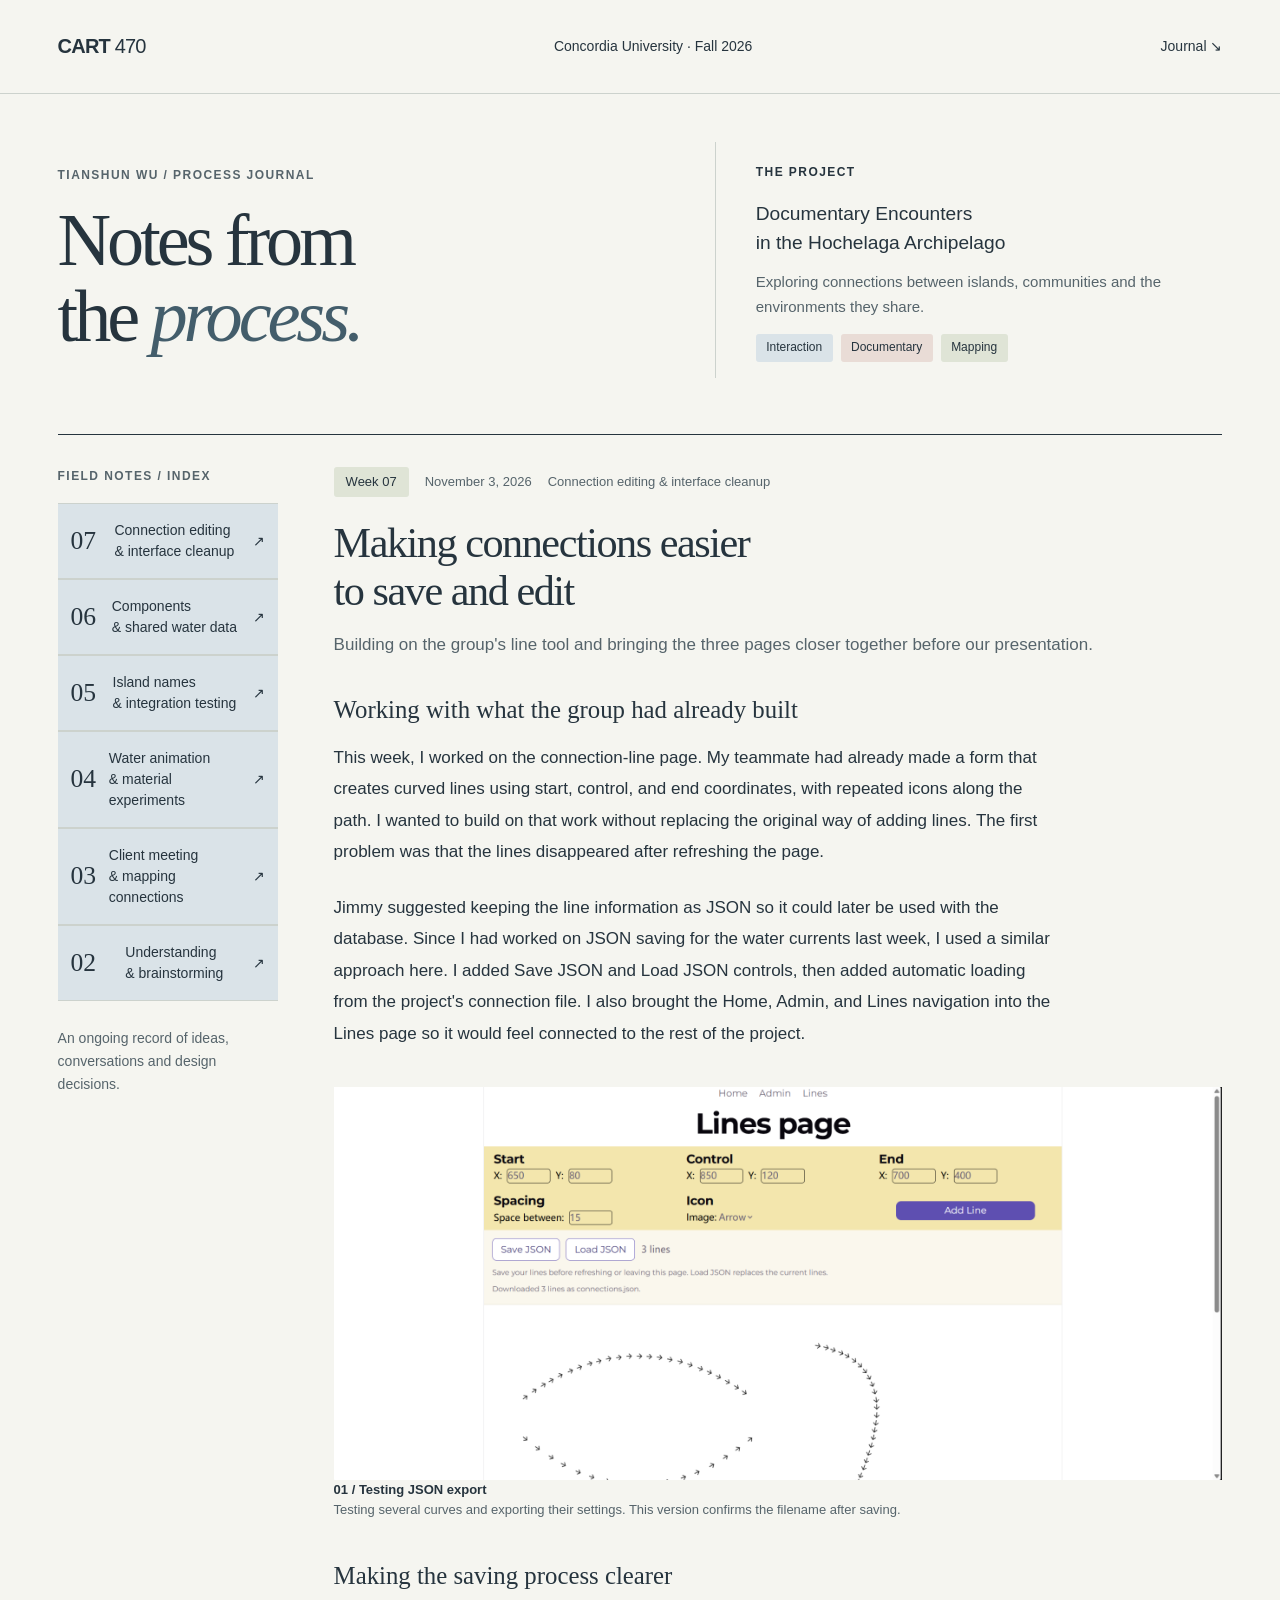
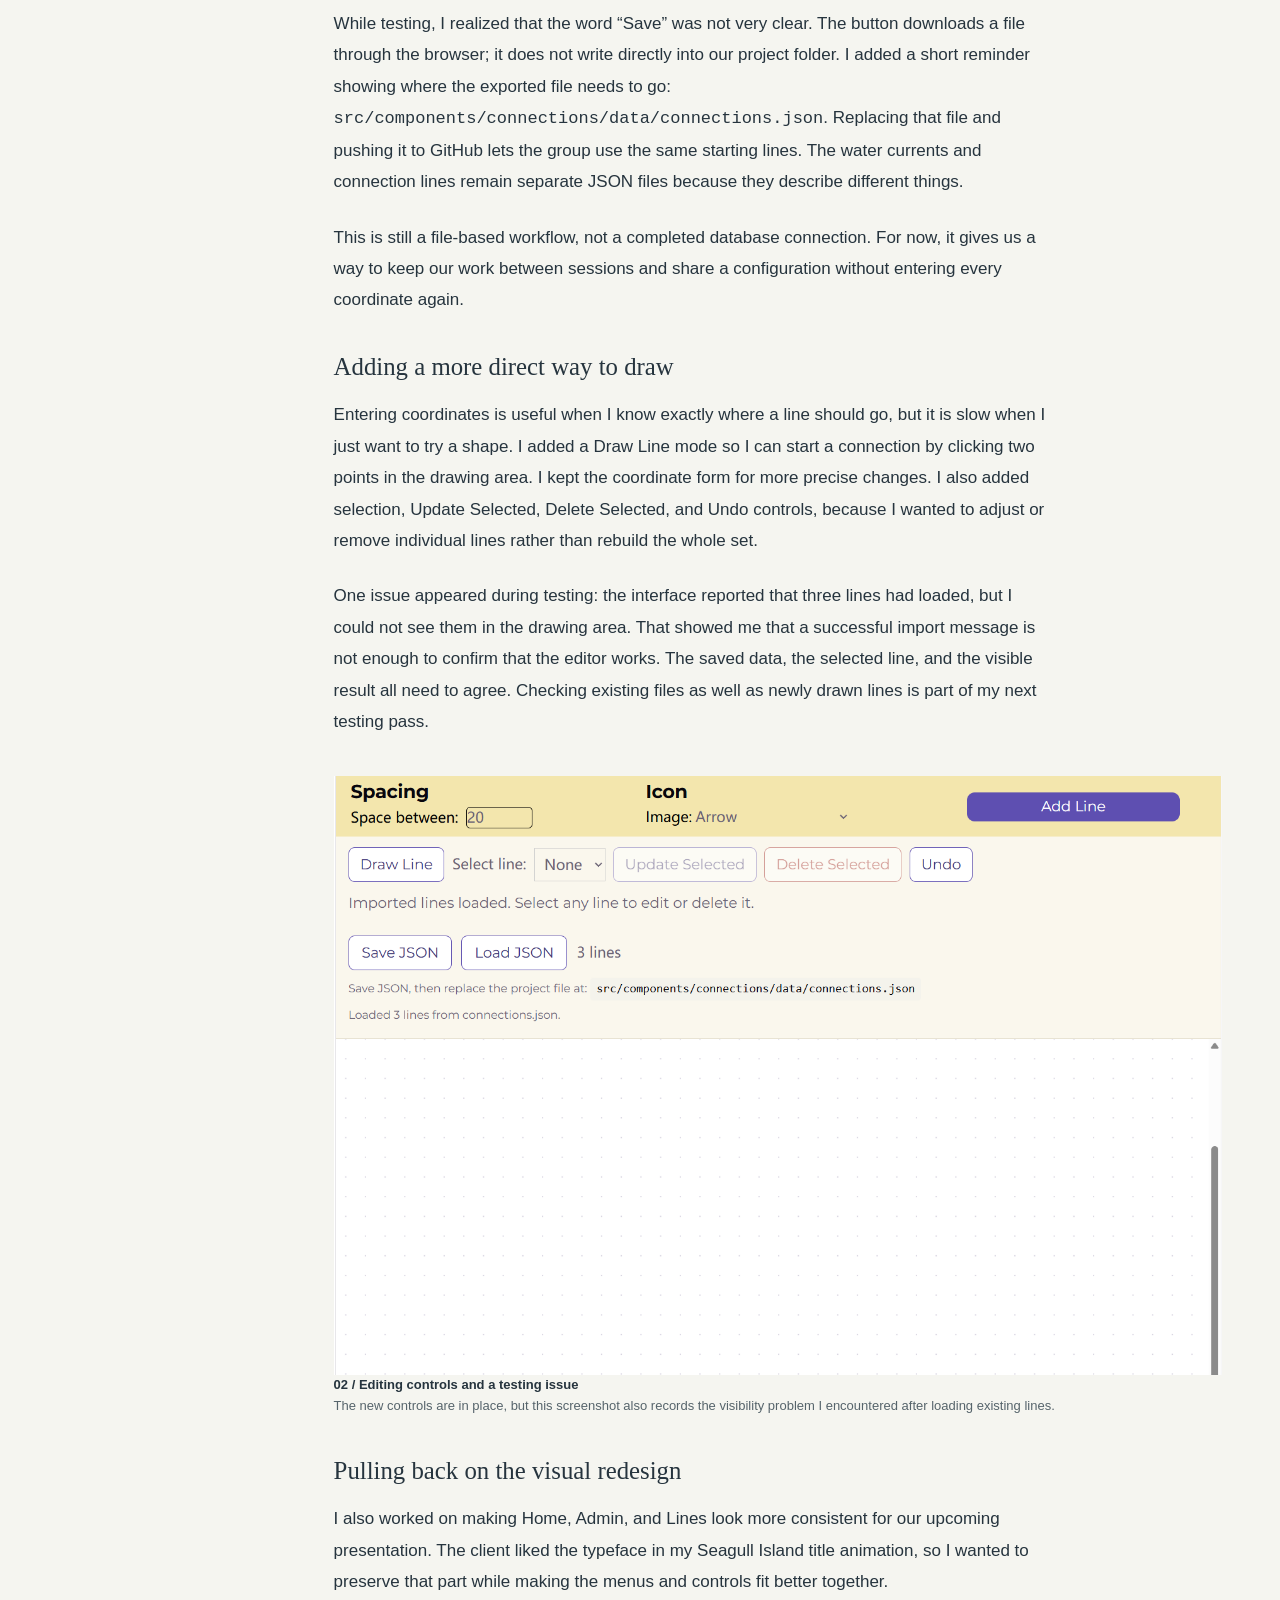
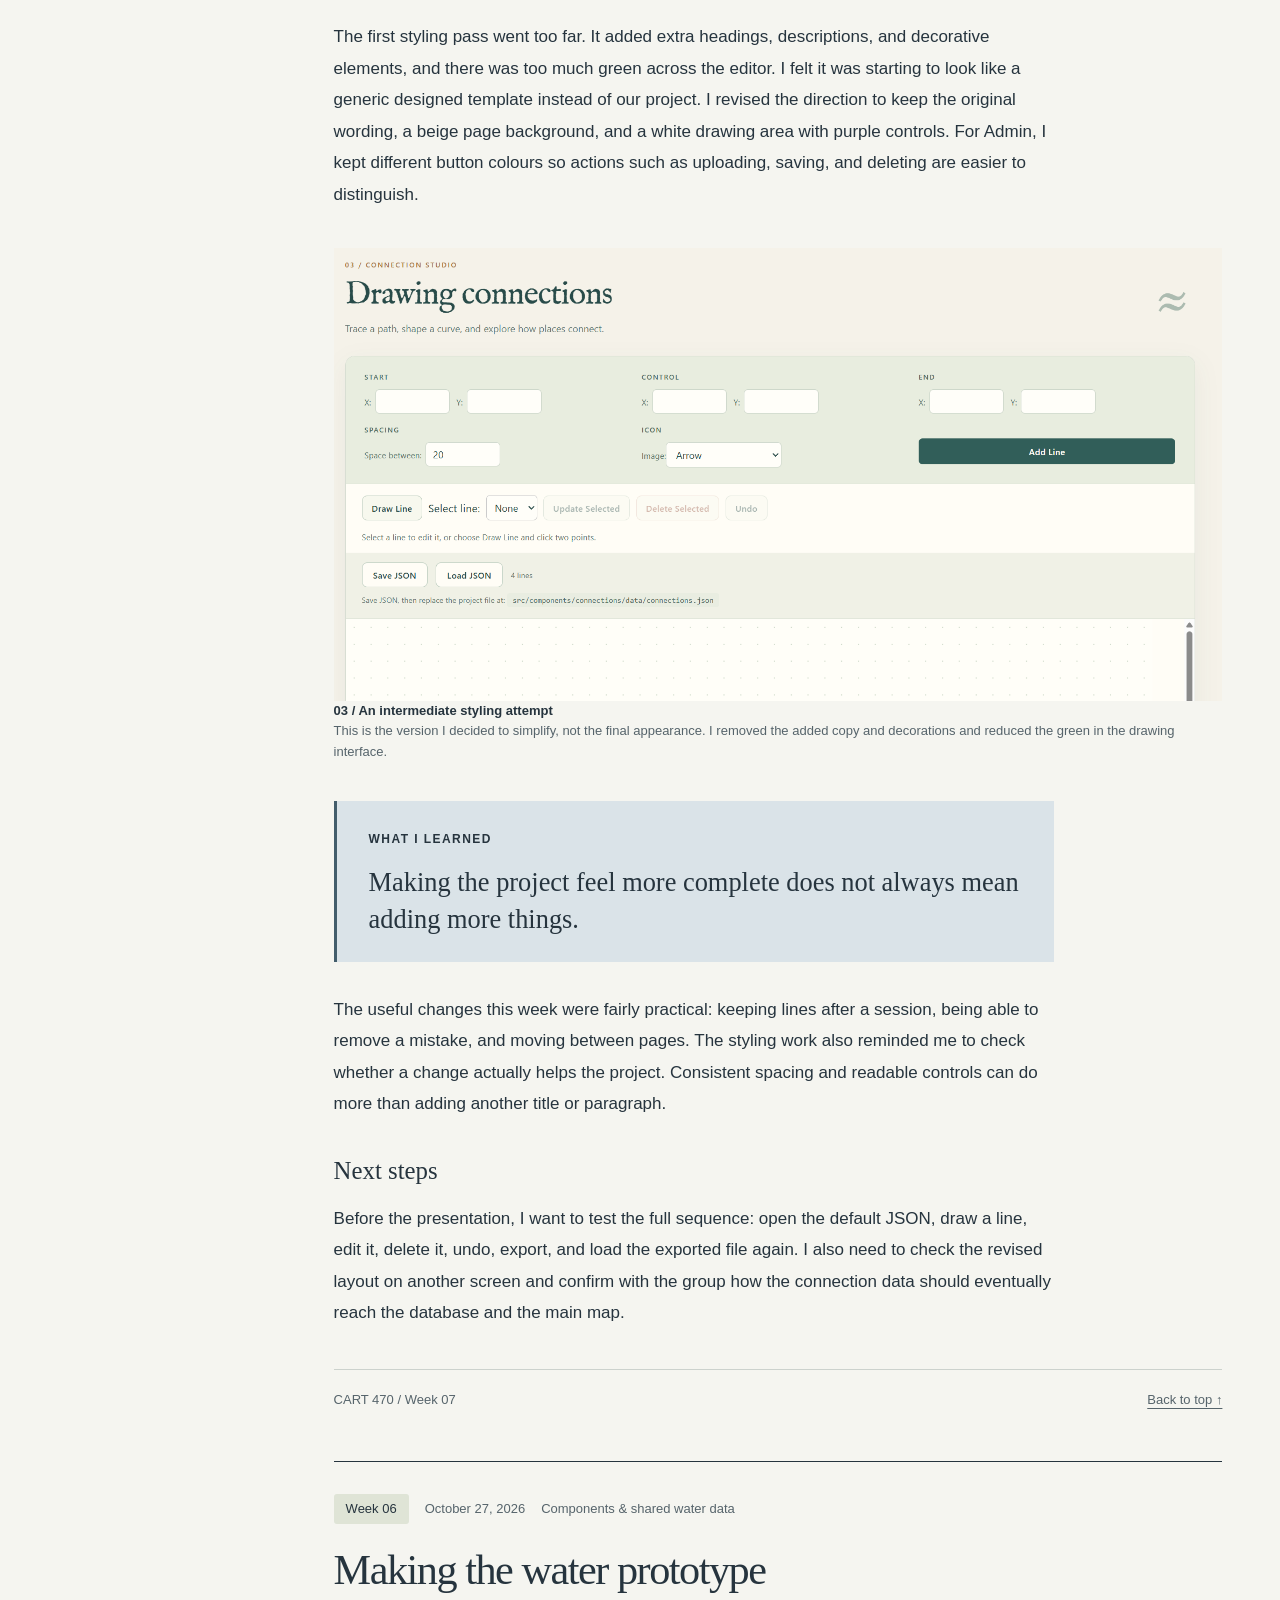
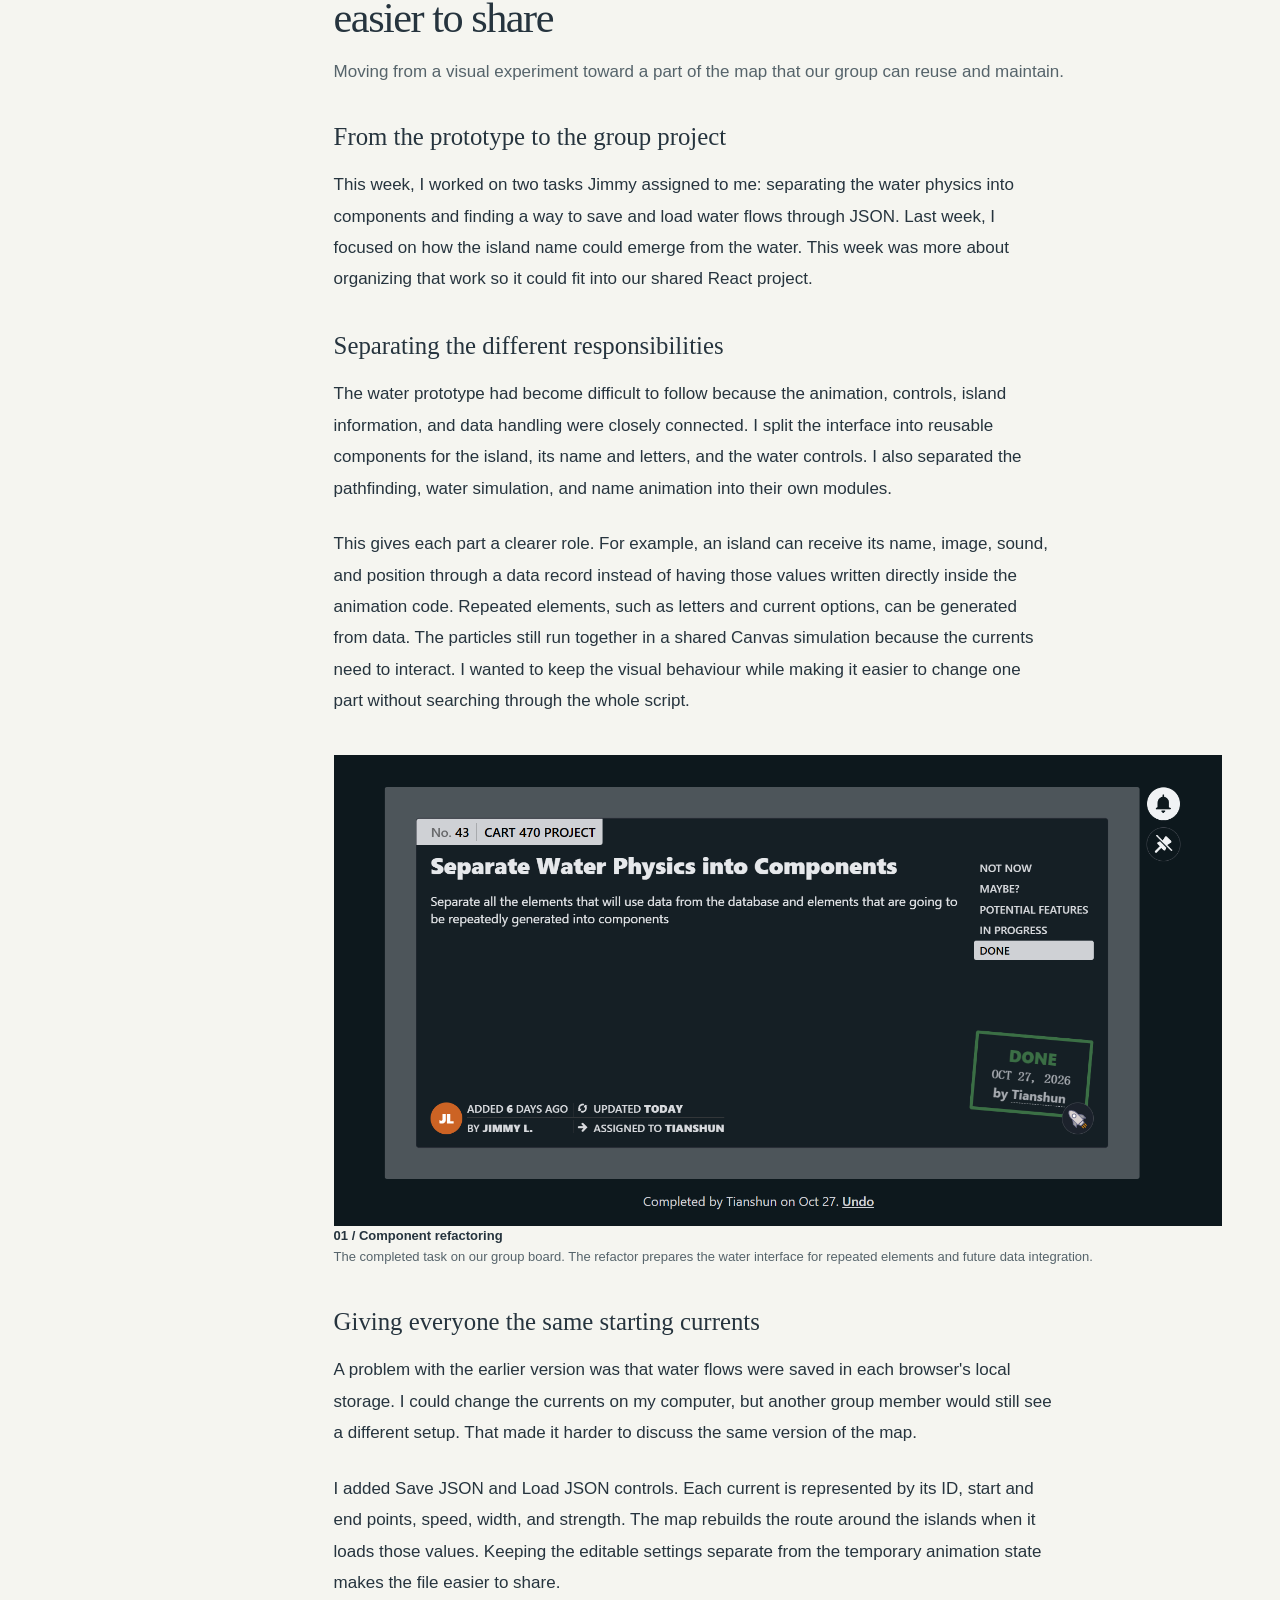
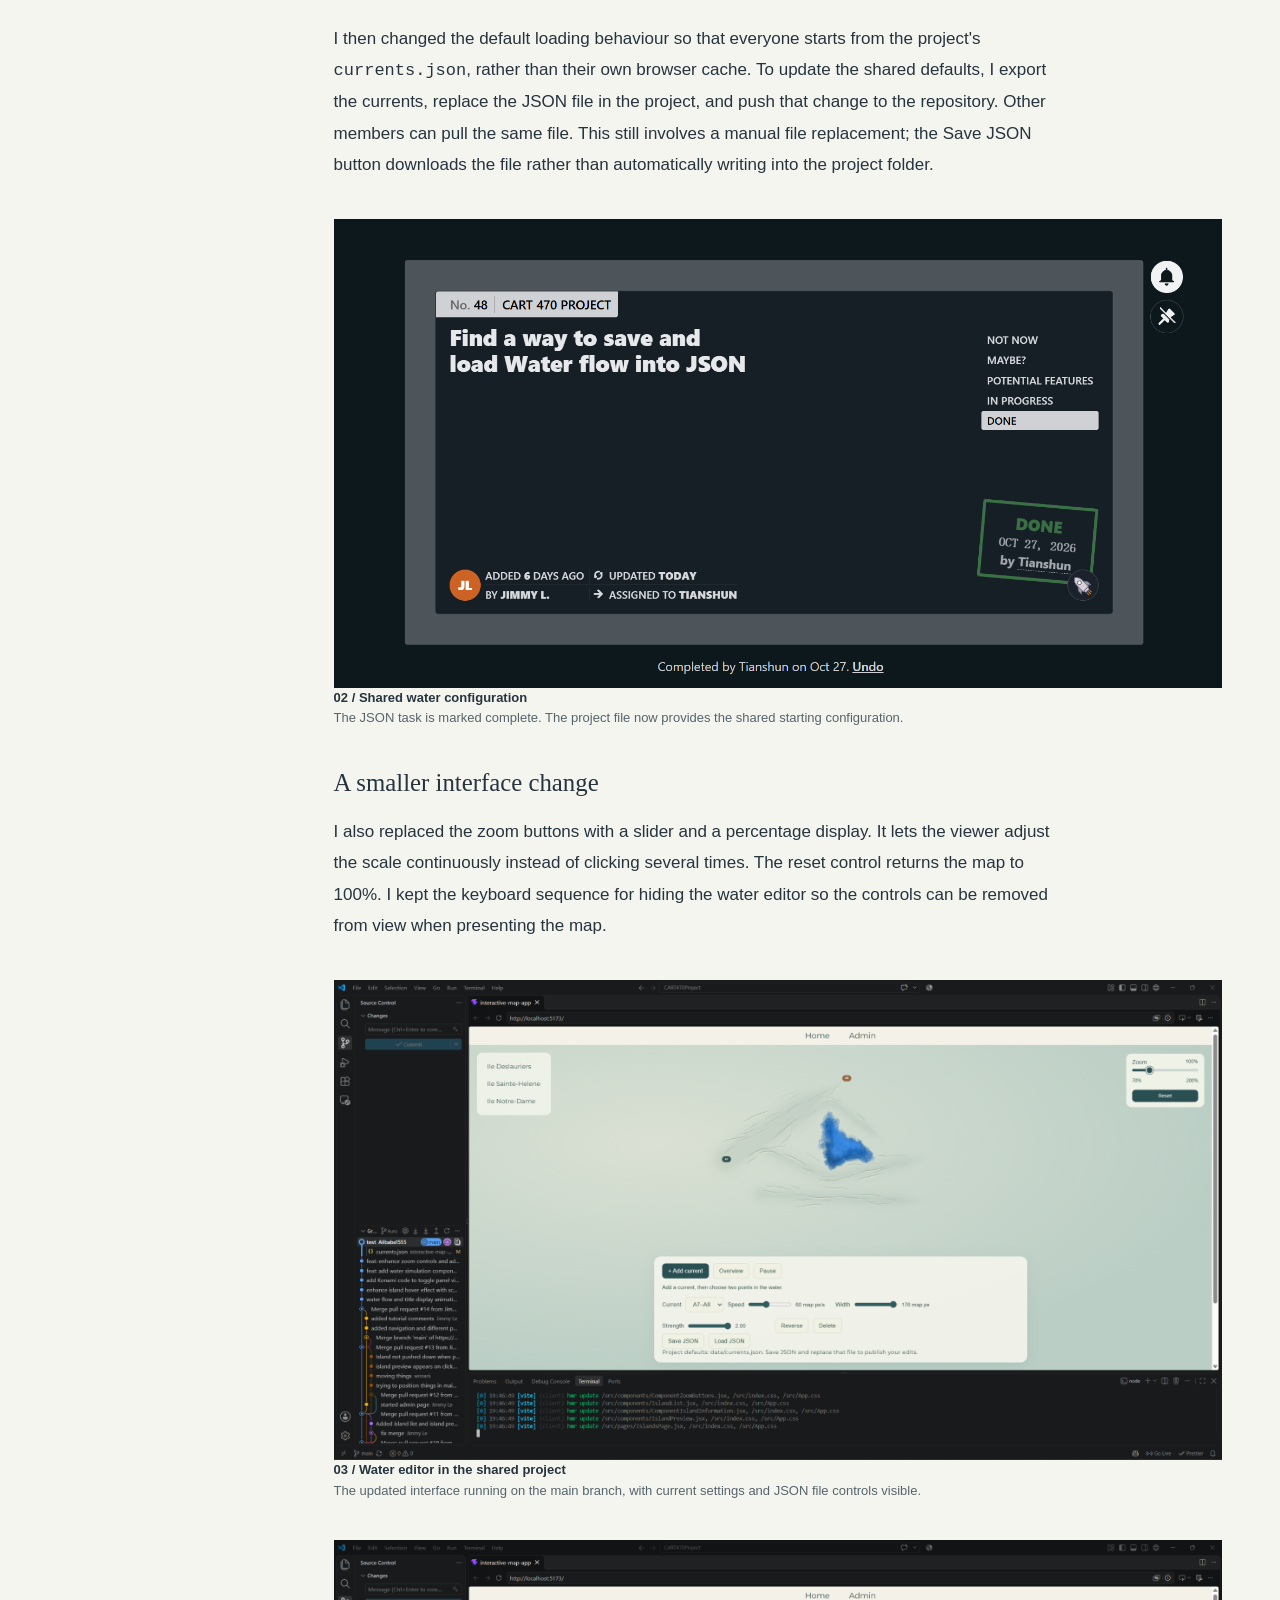
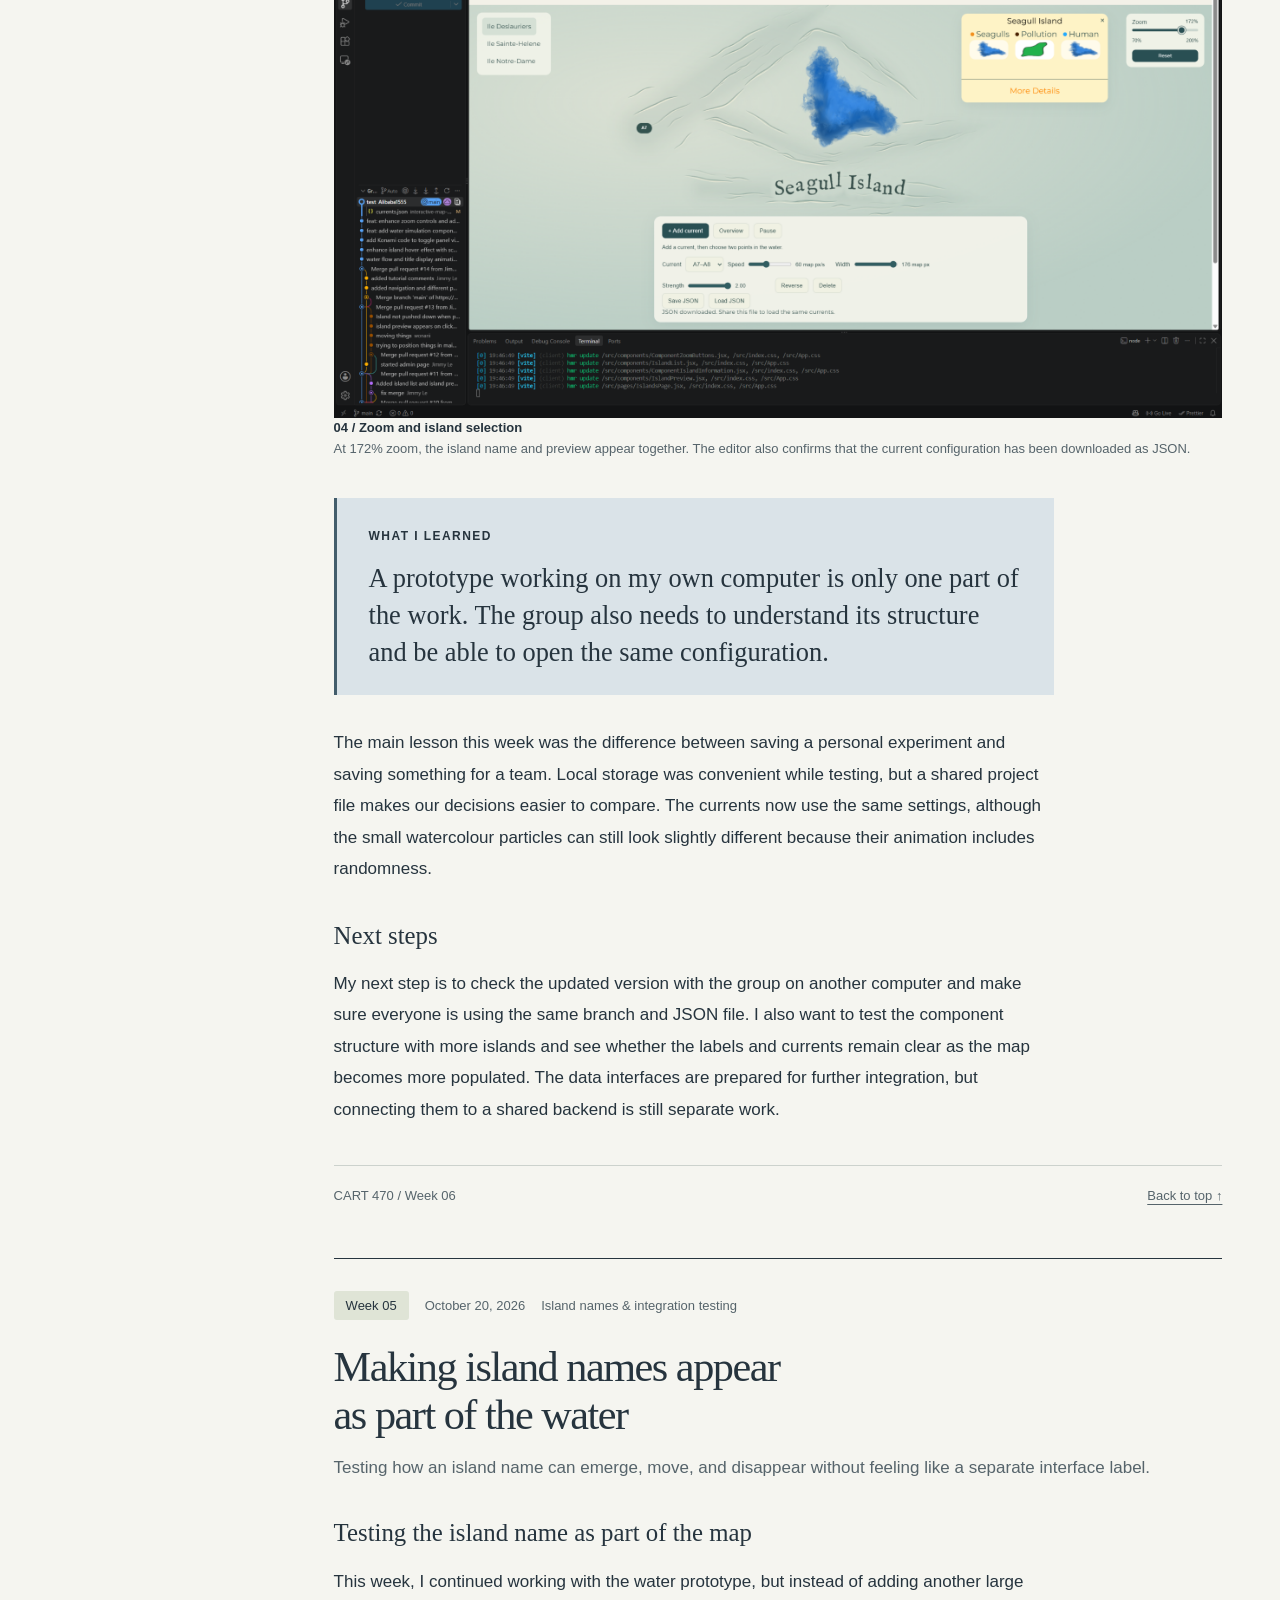
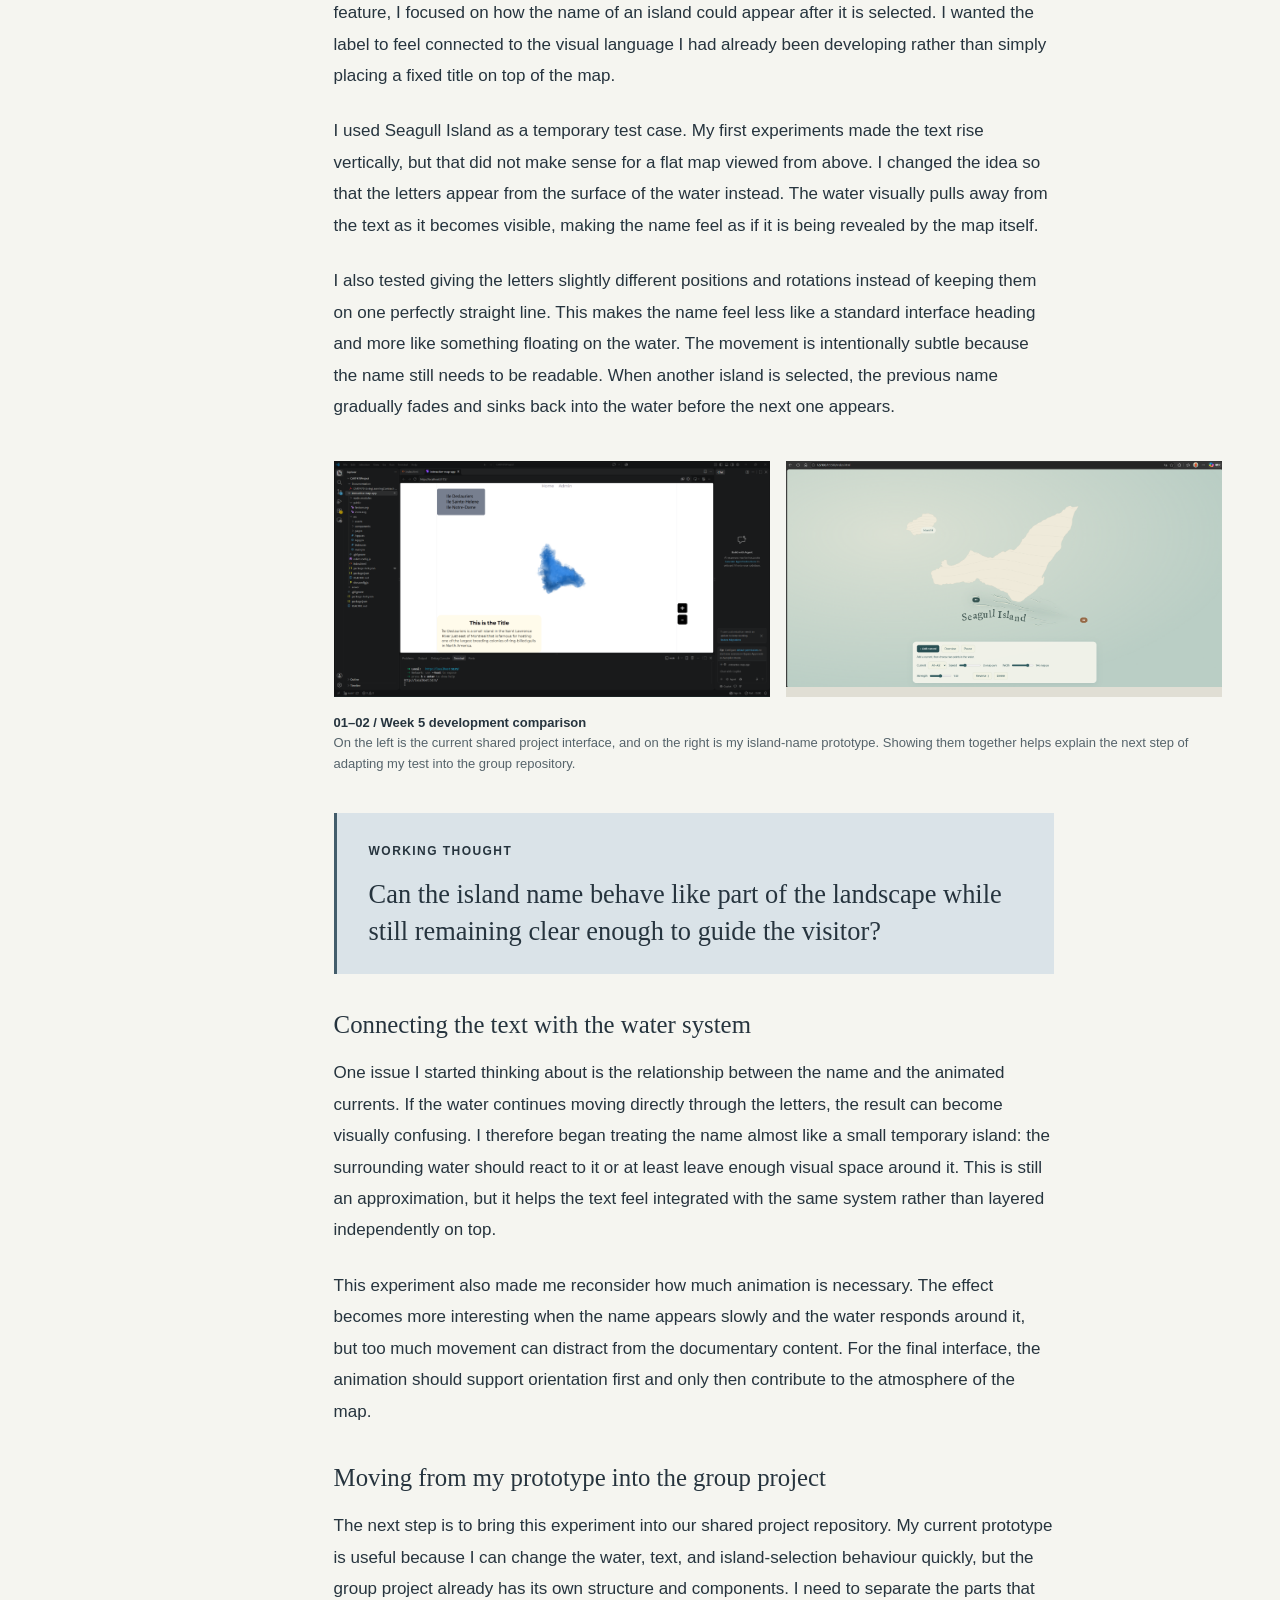
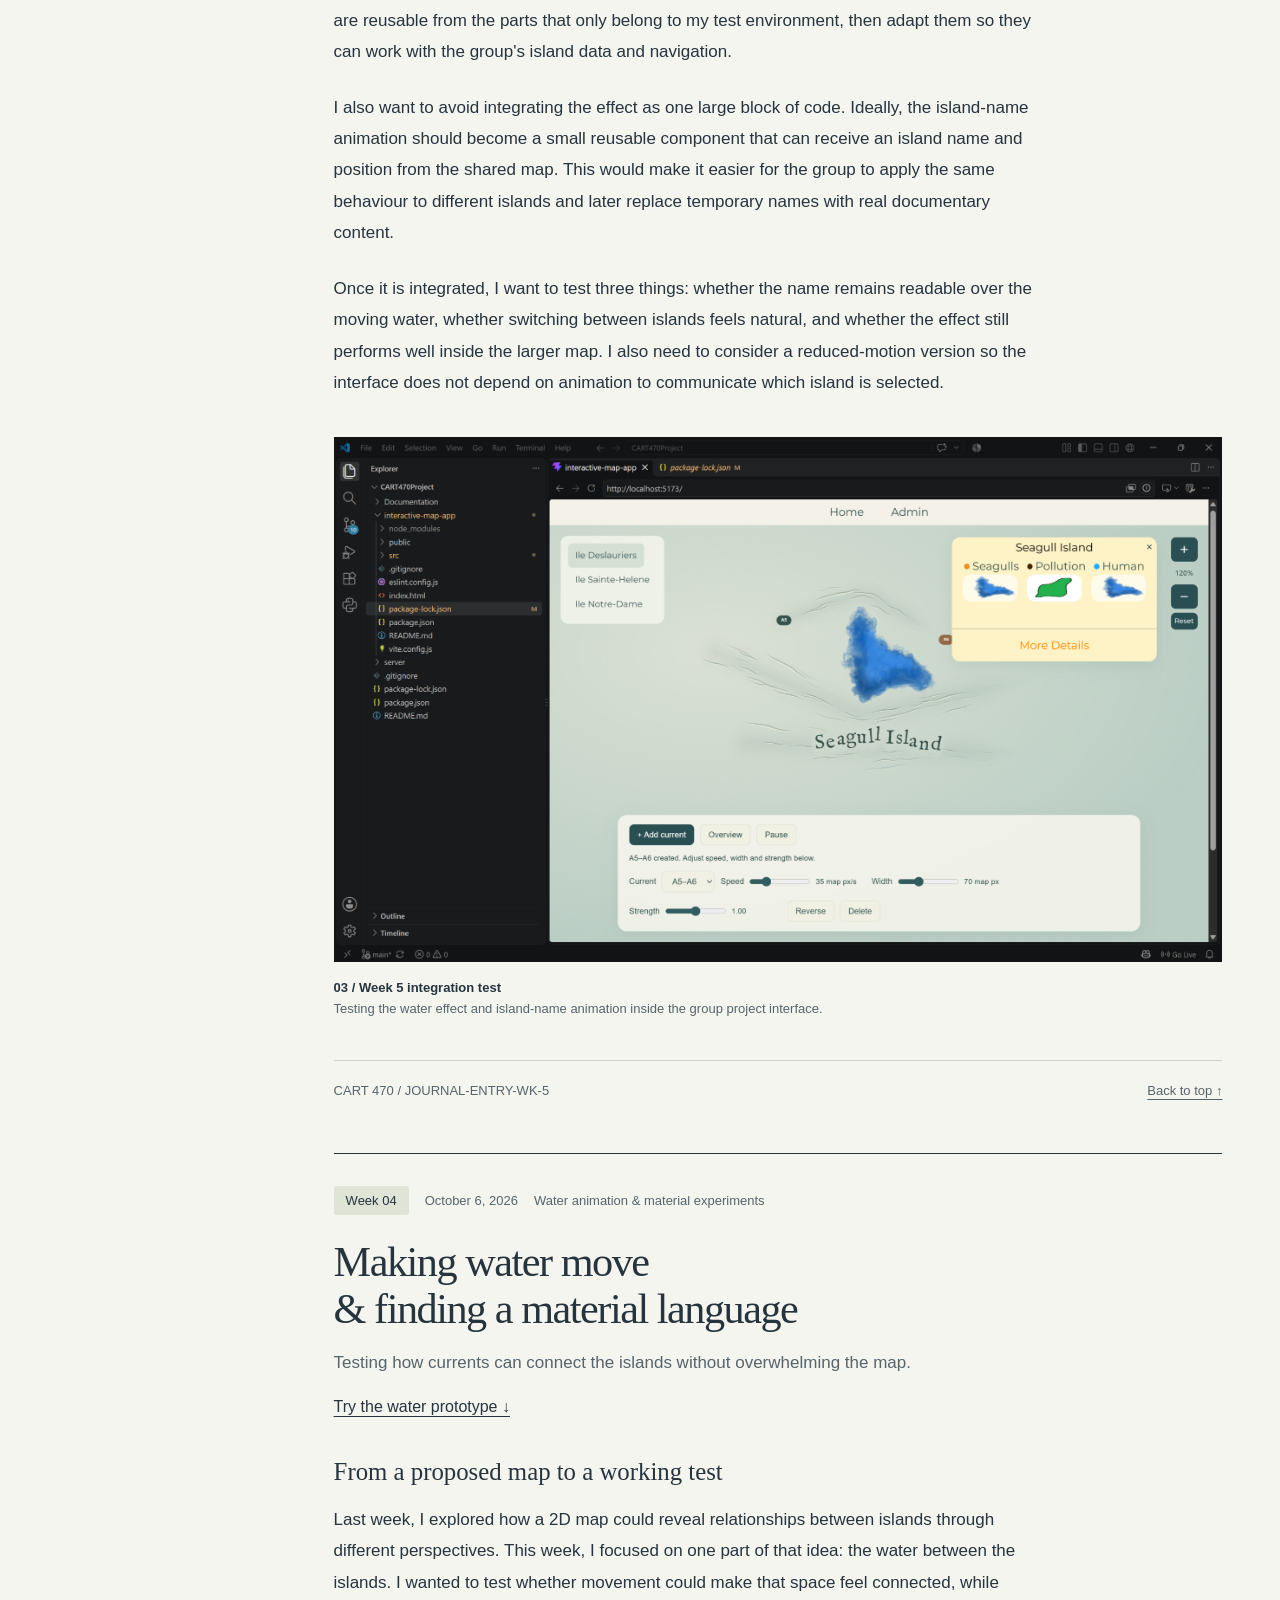
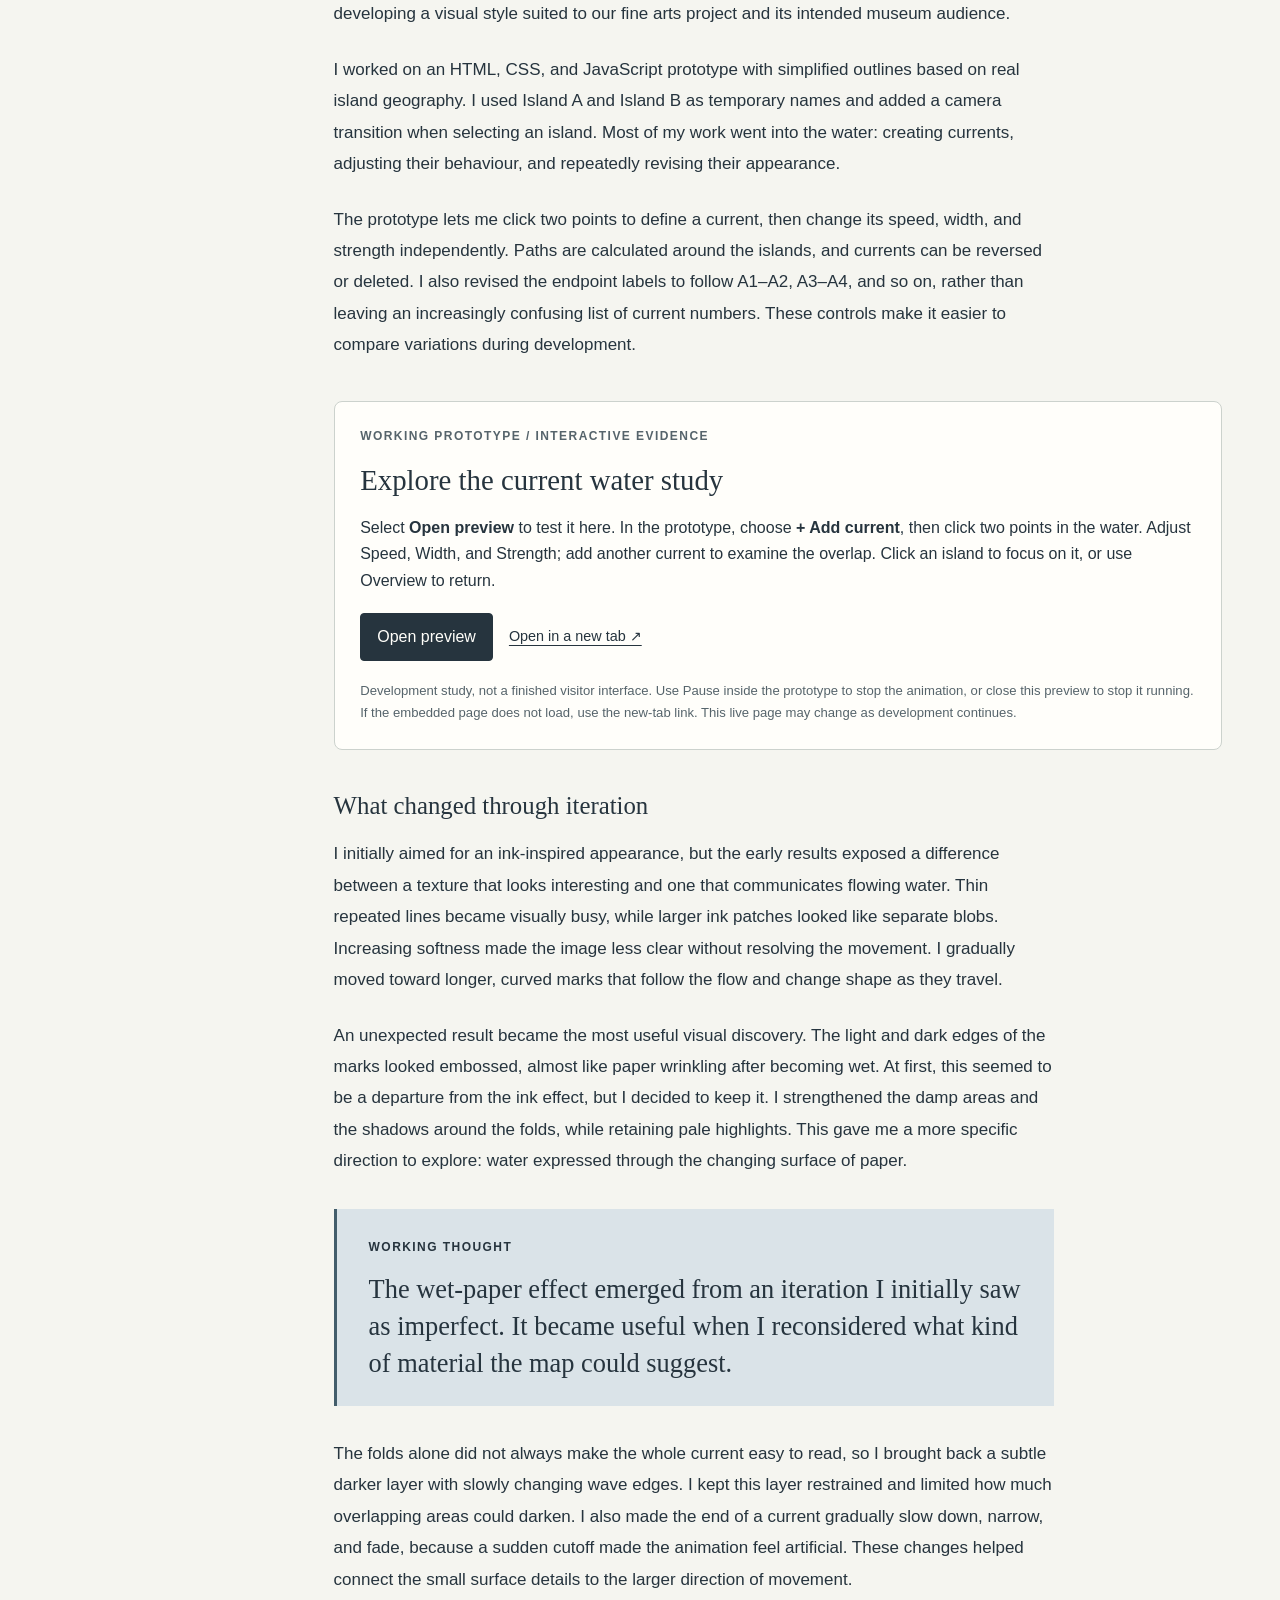
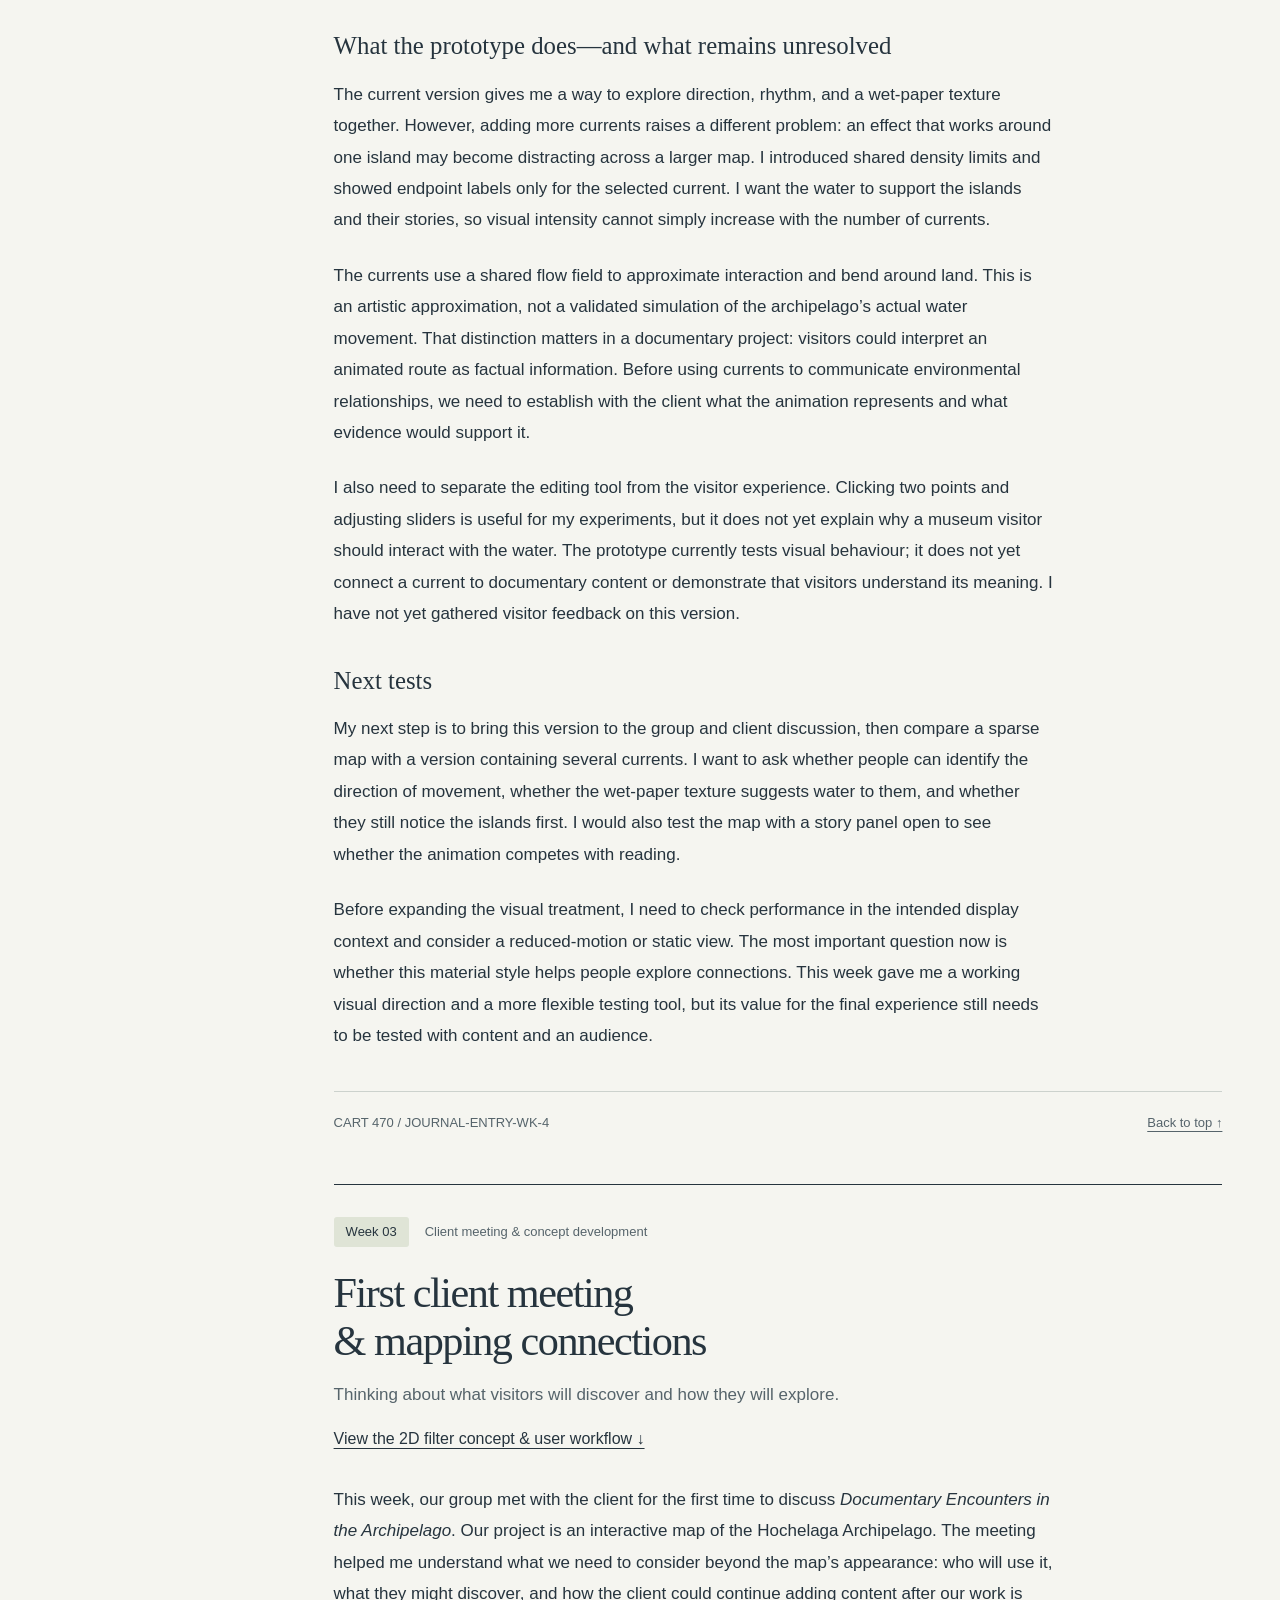
==== commit c6ef7669: "week 7" ====
--- a/index.html
+++ b/index.html
@@ -25,6 +25,7 @@
       <aside class="index" aria-label="Journal index">
         <p class="eyebrow">Field notes / Index</p>
         <nav aria-label="Weekly entries">
+          <a class="week-link" href="#week-07"><span class="week-number">07</span><span>Connection editing<br>& interface cleanup</span><span aria-hidden="true">↗</span></a>
           <a class="week-link" href="#week-06"><span class="week-number">06</span><span>Components<br>& shared water data</span><span aria-hidden="true">↗</span></a>
           <a class="week-link" href="#week-05"><span class="week-number">05</span><span>Island names<br>& integration testing</span><span aria-hidden="true">↗</span></a>
           <a class="week-link" href="#week-04"><span class="week-number">04</span><span>Water animation<br>& material experiments</span><span aria-hidden="true">↗</span></a>
@@ -35,6 +36,52 @@
         <p class="index-note">An ongoing record of ideas, conversations and design decisions.</p>
       </aside>
       <div class="entries">
+        <article class="entry" id="week-07">
+          <header class="entry-header">
+            <div class="entry-meta"><span class="week-badge">Week 07</span><time datetime="2026-11-03">November 3, 2026</time><span>Connection editing & interface cleanup</span></div>
+            <h2>Making connections easier<br>to save and edit</h2>
+            <p class="entry-deck">Building on the group's line tool and bringing the three pages closer together before our presentation.</p>
+          </header>
+          <div class="prose">
+            <h3>Working with what the group had already built</h3>
+            <p>This week, I worked on the connection-line page. My teammate had already made a form that creates curved lines using start, control, and end coordinates, with repeated icons along the path. I wanted to build on that work without replacing the original way of adding lines. The first problem was that the lines disappeared after refreshing the page.</p>
+            <p>Jimmy suggested keeping the line information as JSON so it could later be used with the database. Since I had worked on JSON saving for the water currents last week, I used a similar approach here. I added Save JSON and Load JSON controls, then added automatic loading from the project's connection file. I also brought the Home, Admin, and Lines navigation into the Lines page so it would feel connected to the rest of the project.</p>
+          </div>
+          <figure class="discussion" style="display:block">
+            <a href="assets/week7-json-test.png" target="_blank" rel="noopener"><img src="assets/week7-json-test.png" alt="Three connection lines saved as connections.json, with coordinate inputs and Save JSON and Load JSON controls." loading="lazy"></a>
+            <figcaption><span>01 / Testing JSON export</span>Testing several curves and exporting their settings. This version confirms the filename after saving.</figcaption>
+          </figure>
+          <div class="prose">
+            <h3>Making the saving process clearer</h3>
+            <p>While testing, I realized that the word “Save” was not very clear. The button downloads a file through the browser; it does not write directly into our project folder. I added a short reminder showing where the exported file needs to go: <code>src/components/connections/data/connections.json</code>. Replacing that file and pushing it to GitHub lets the group use the same starting lines. The water currents and connection lines remain separate JSON files because they describe different things.</p>
+            <p>This is still a file-based workflow, not a completed database connection. For now, it gives us a way to keep our work between sessions and share a configuration without entering every coordinate again.</p>
+            <h3>Adding a more direct way to draw</h3>
+            <p>Entering coordinates is useful when I know exactly where a line should go, but it is slow when I just want to try a shape. I added a Draw Line mode so I can start a connection by clicking two points in the drawing area. I kept the coordinate form for more precise changes. I also added selection, Update Selected, Delete Selected, and Undo controls, because I wanted to adjust or remove individual lines rather than rebuild the whole set.</p>
+            <p>One issue appeared during testing: the interface reported that three lines had loaded, but I could not see them in the drawing area. That showed me that a successful import message is not enough to confirm that the editor works. The saved data, the selected line, and the visible result all need to agree. Checking existing files as well as newly drawn lines is part of my next testing pass.</p>
+          </div>
+          <figure class="discussion" style="display:block">
+            <a href="assets/week7-editor-test.png" target="_blank" rel="noopener"><img src="assets/week7-editor-test.png" alt="Connection editor with Draw Line, selection, update, delete and undo controls; three lines are reported loaded but the visible canvas is empty." loading="lazy"></a>
+            <figcaption><span>02 / Editing controls and a testing issue</span>The new controls are in place, but this screenshot also records the visibility problem I encountered after loading existing lines.</figcaption>
+          </figure>
+          <div class="prose">
+            <h3>Pulling back on the visual redesign</h3>
+            <p>I also worked on making Home, Admin, and Lines look more consistent for our upcoming presentation. The client liked the typeface in my Seagull Island title animation, so I wanted to preserve that part while making the menus and controls fit better together.</p>
+            <p>The first styling pass went too far. It added extra headings, descriptions, and decorative elements, and there was too much green across the editor. I felt it was starting to look like a generic designed template instead of our project. I revised the direction to keep the original wording, a beige page background, and a white drawing area with purple controls. For Admin, I kept different button colours so actions such as uploading, saving, and deleting are easier to distinguish.</p>
+          </div>
+          <figure class="discussion" style="display:block">
+            <a href="assets/week7-style-experiment.png" target="_blank" rel="noopener"><img src="assets/week7-style-experiment.png" alt="Intermediate green connection editor design with added heading and description, before the simpler white and purple revision." loading="lazy"></a>
+            <figcaption><span>03 / An intermediate styling attempt</span>This is the version I decided to simplify, not the final appearance. I removed the added copy and decorations and reduced the green in the drawing interface.</figcaption>
+          </figure>
+          <div class="prose">
+            <aside class="reflection"><span class="label">What I learned</span><p>Making the project feel more complete does not always mean adding more things.</p></aside>
+            <p>The useful changes this week were fairly practical: keeping lines after a session, being able to remove a mistake, and moving between pages. The styling work also reminded me to check whether a change actually helps the project. Consistent spacing and readable controls can do more than adding another title or paragraph.</p>
+            <h3>Next steps</h3>
+            <p>Before the presentation, I want to test the full sequence: open the default JSON, draw a line, edit it, delete it, undo, export, and load the exported file again. I also need to check the revised layout on another screen and confirm with the group how the connection data should eventually reach the database and the main map.</p>
+          </div>
+          <footer class="entry-footer"><span>CART 470 / Week 07</span><a href="#top">Back to top ↑</a></footer>
+        </article>
+
+
         <!-- WEEKLY ENTRY: copy an article and change its id, week, title and content. -->
                 <article class="entry" id="week-06">
           <header class="entry-header">
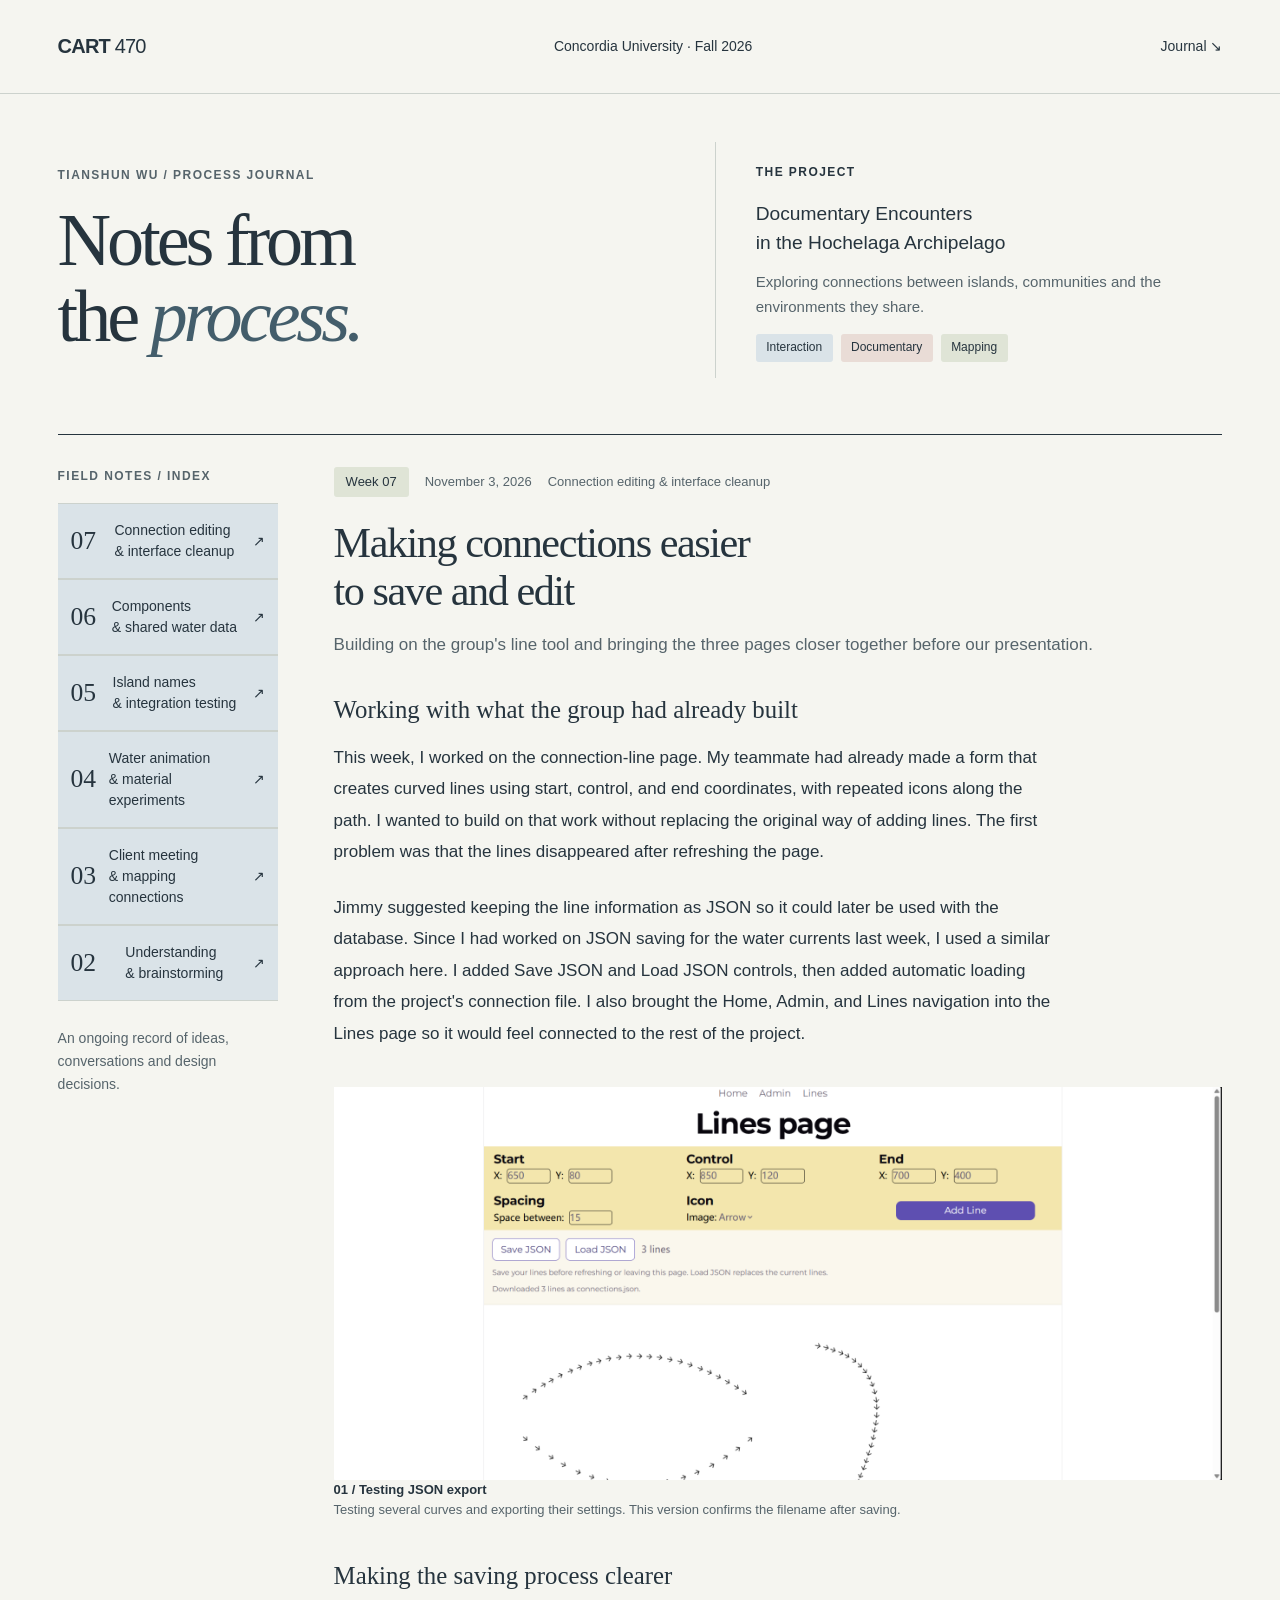
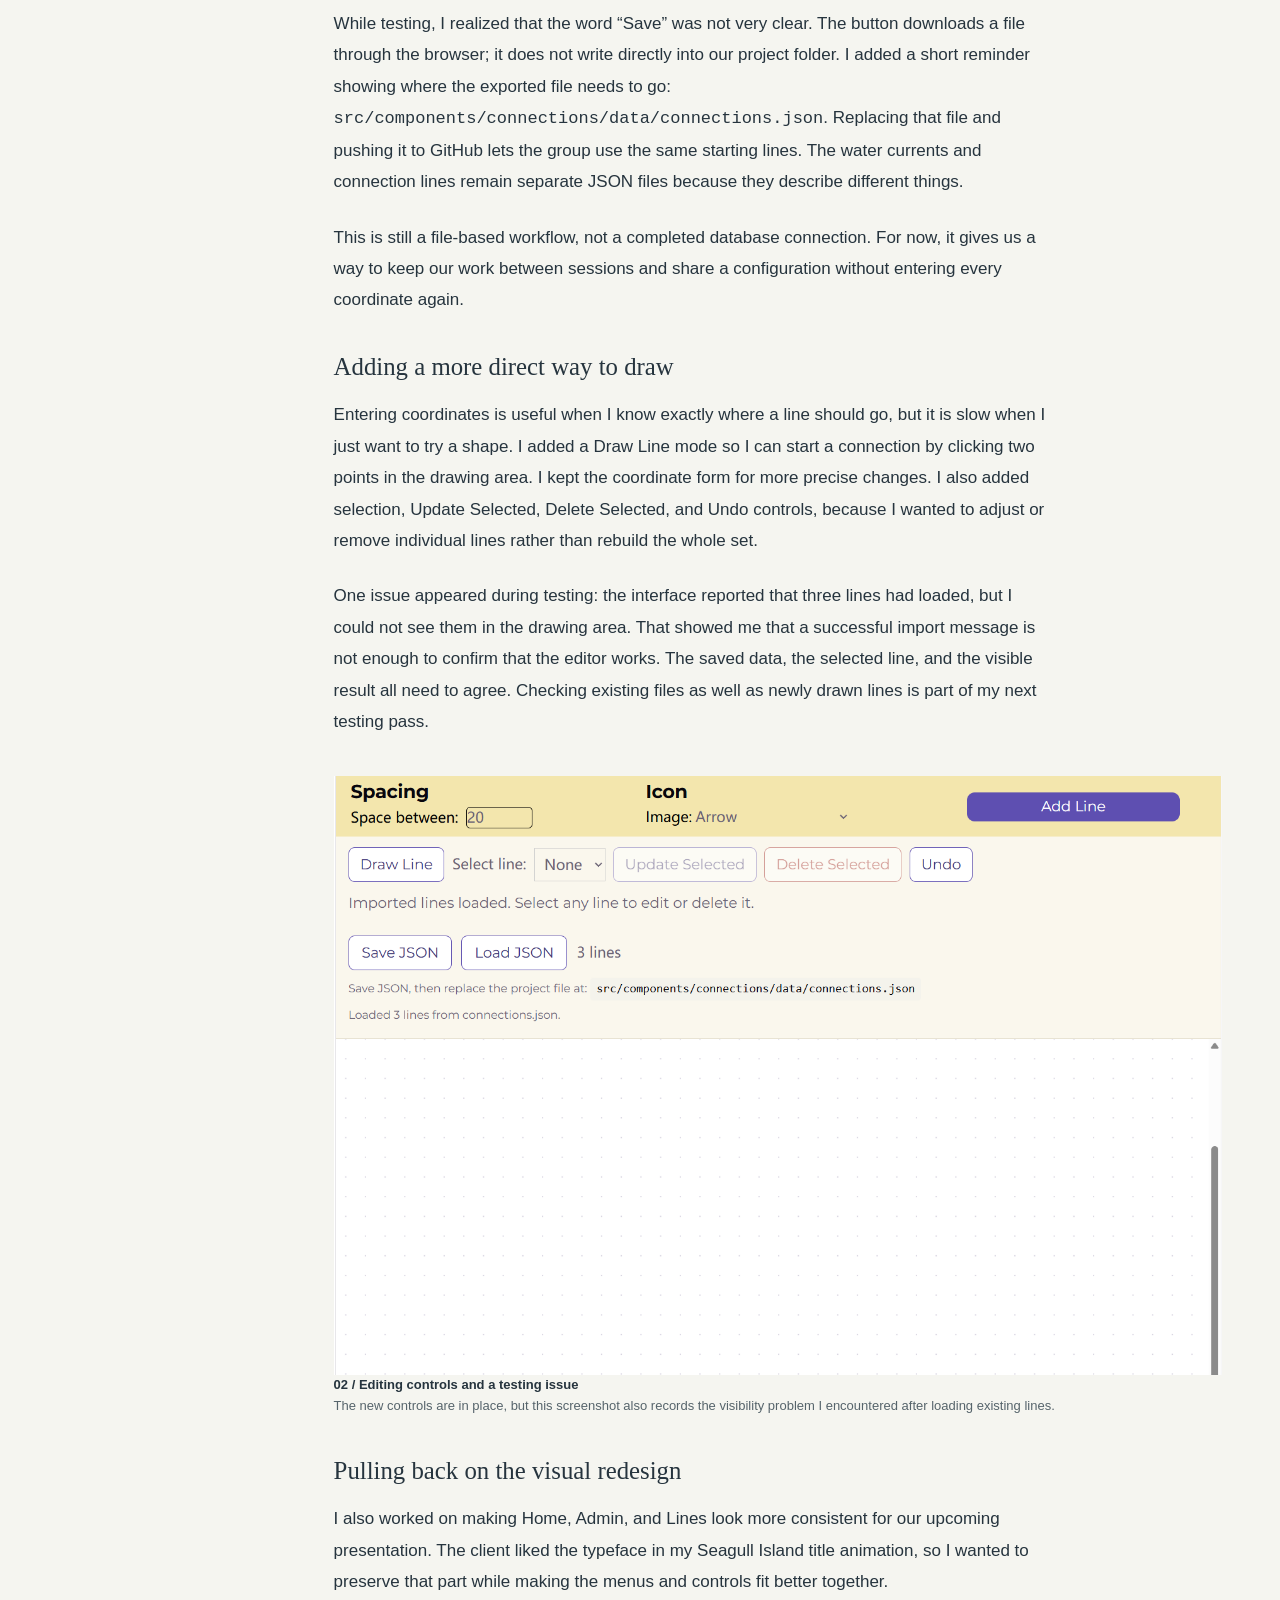
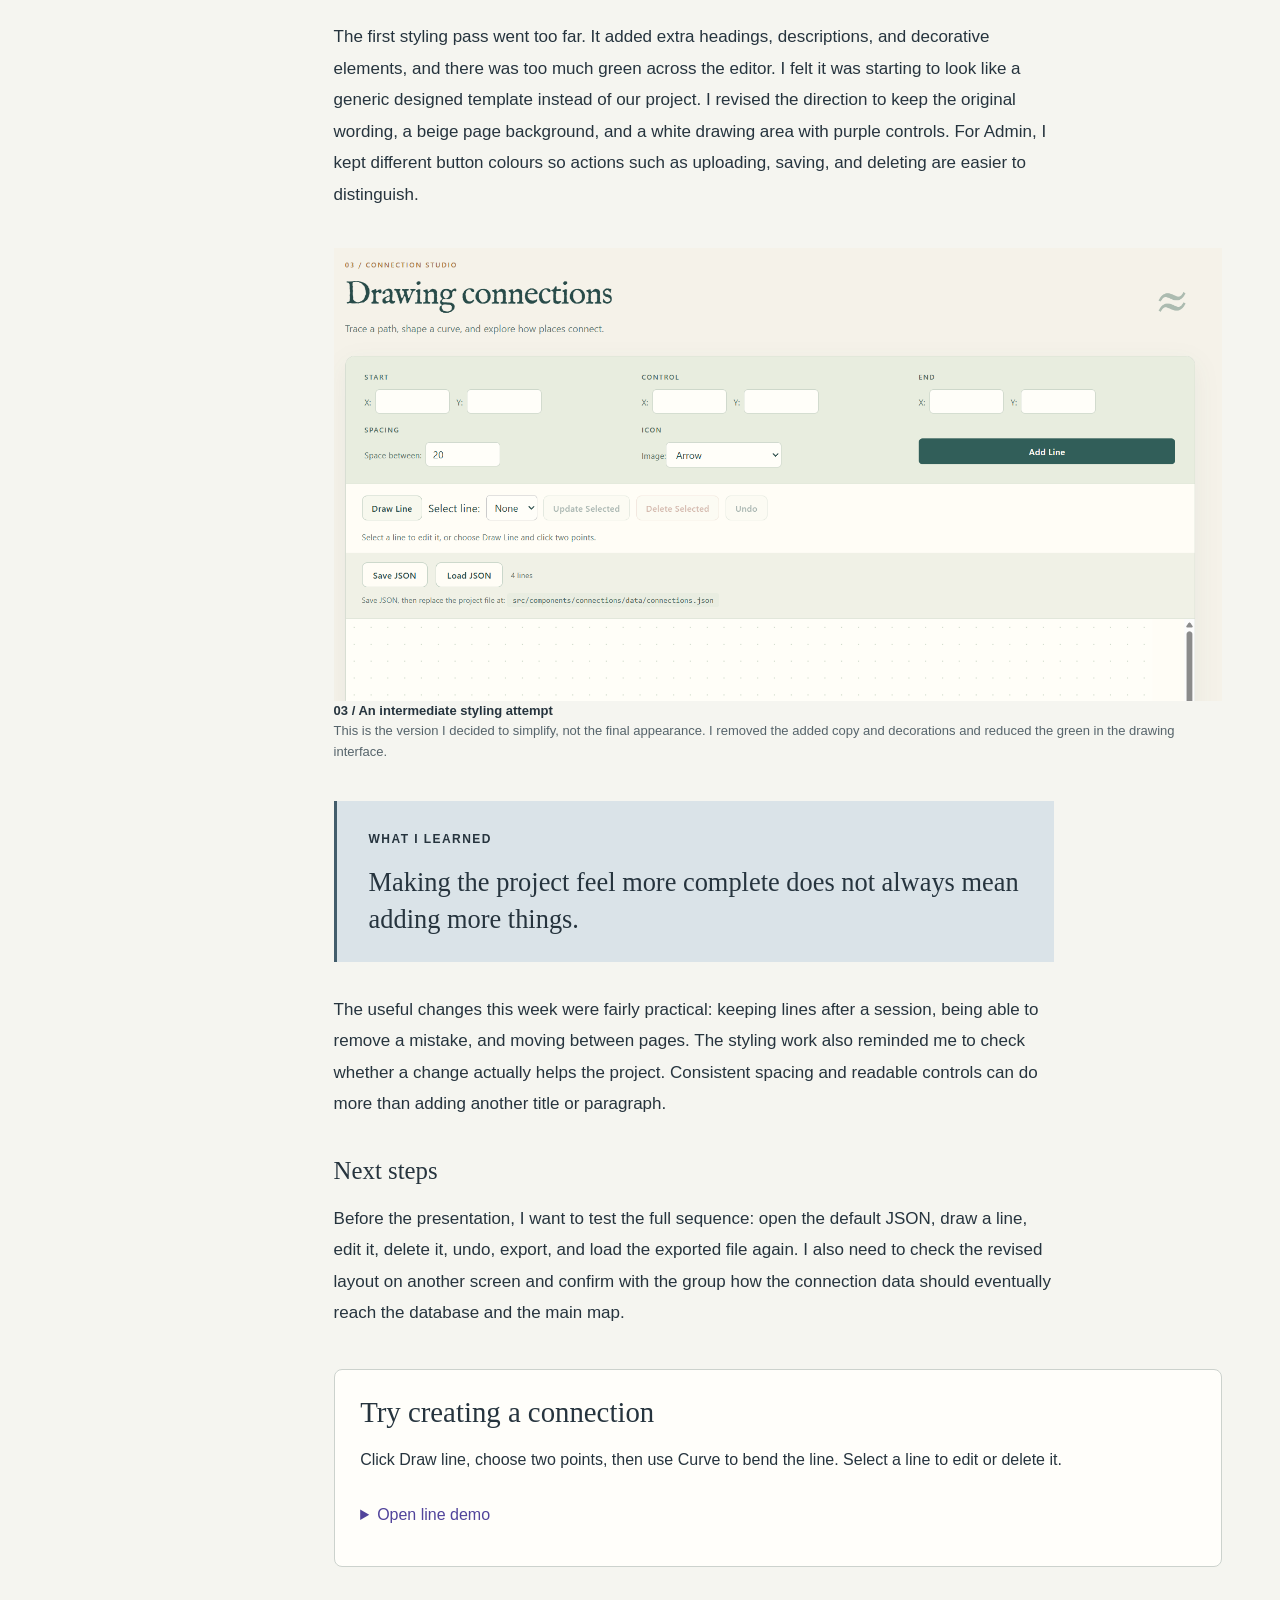
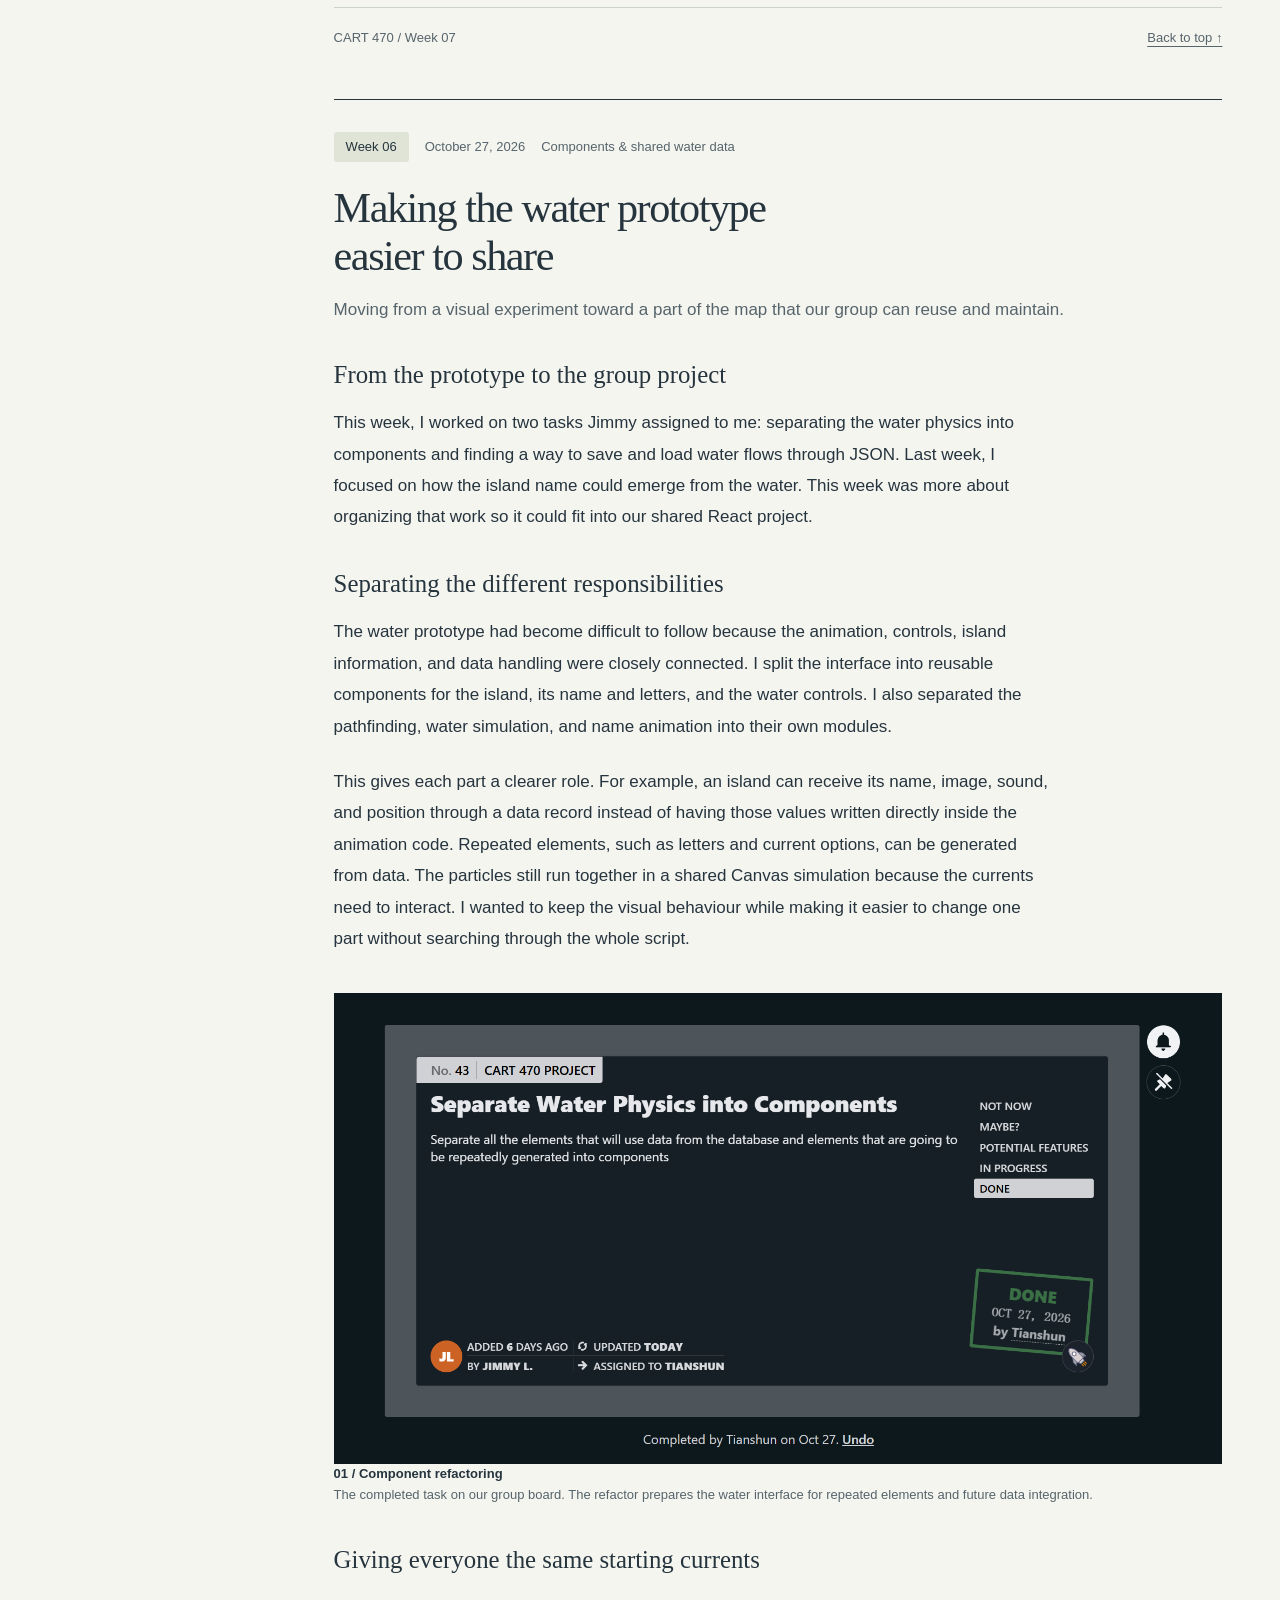
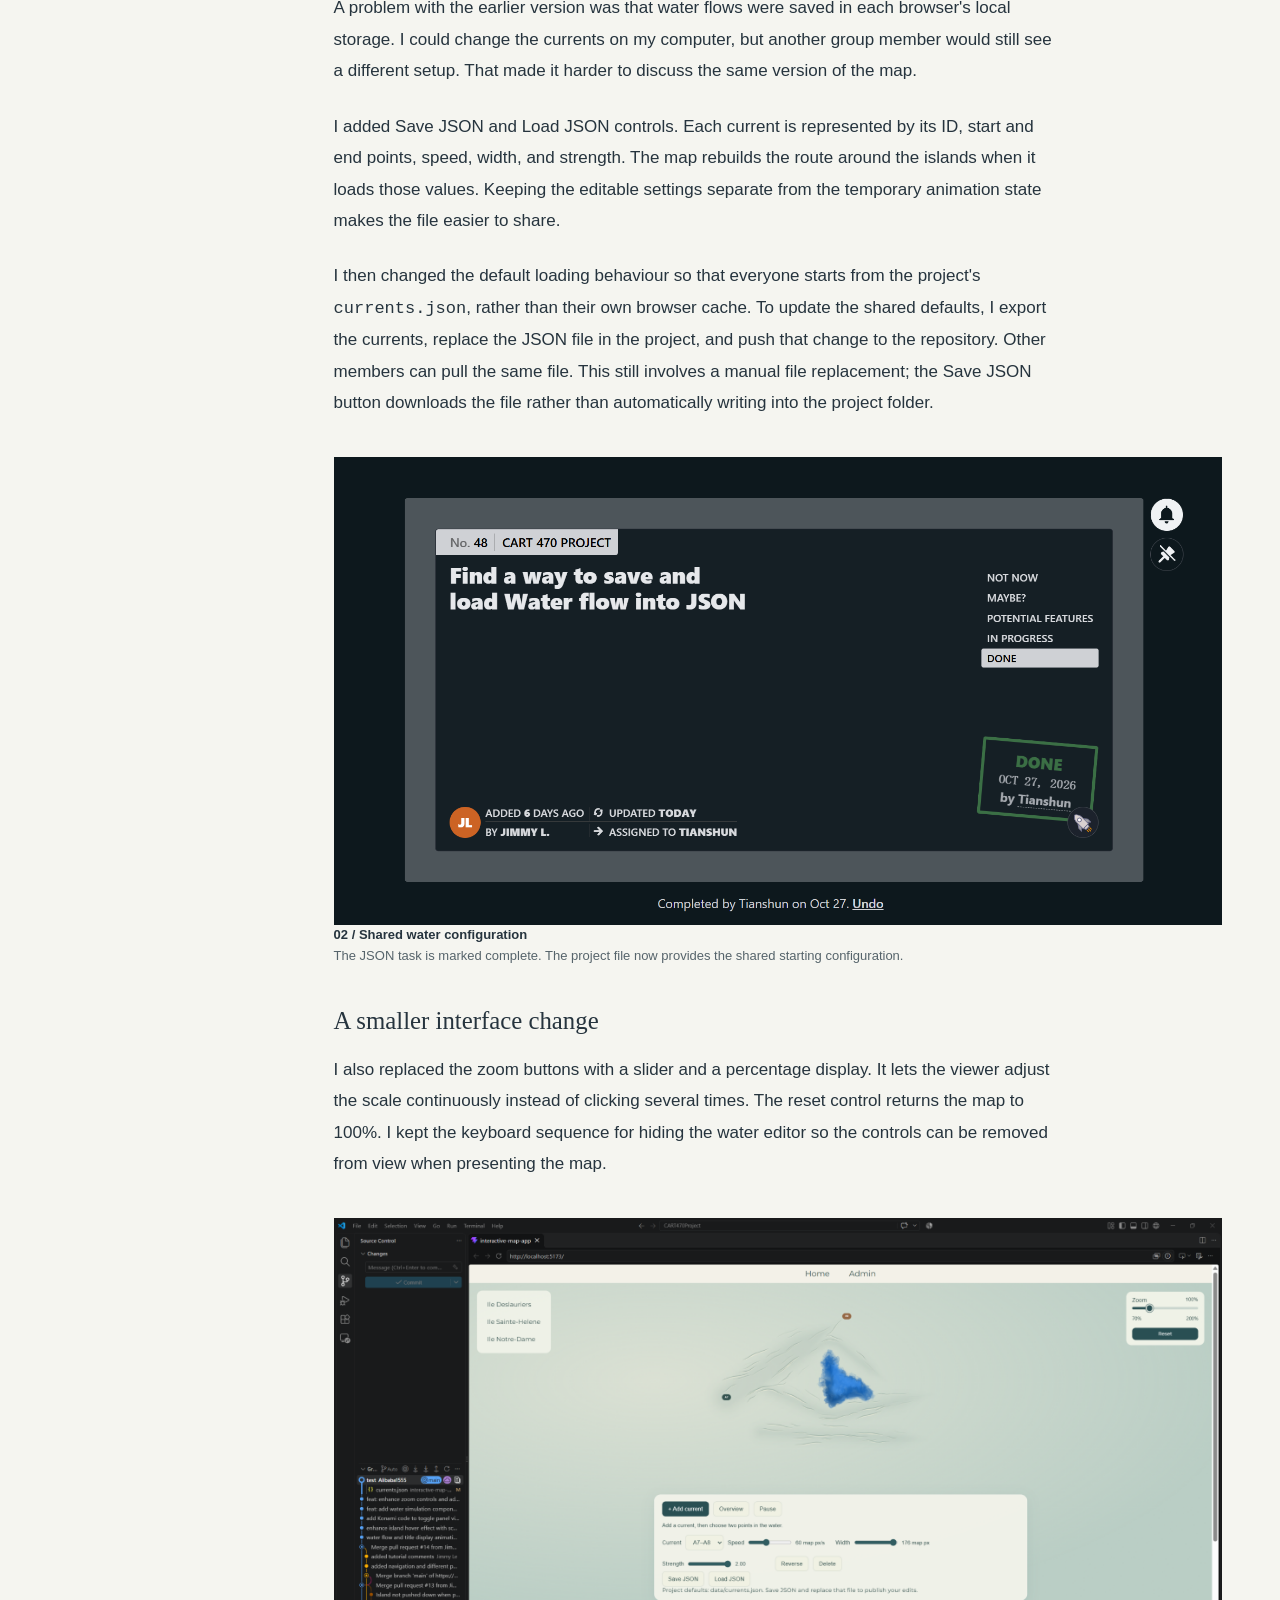
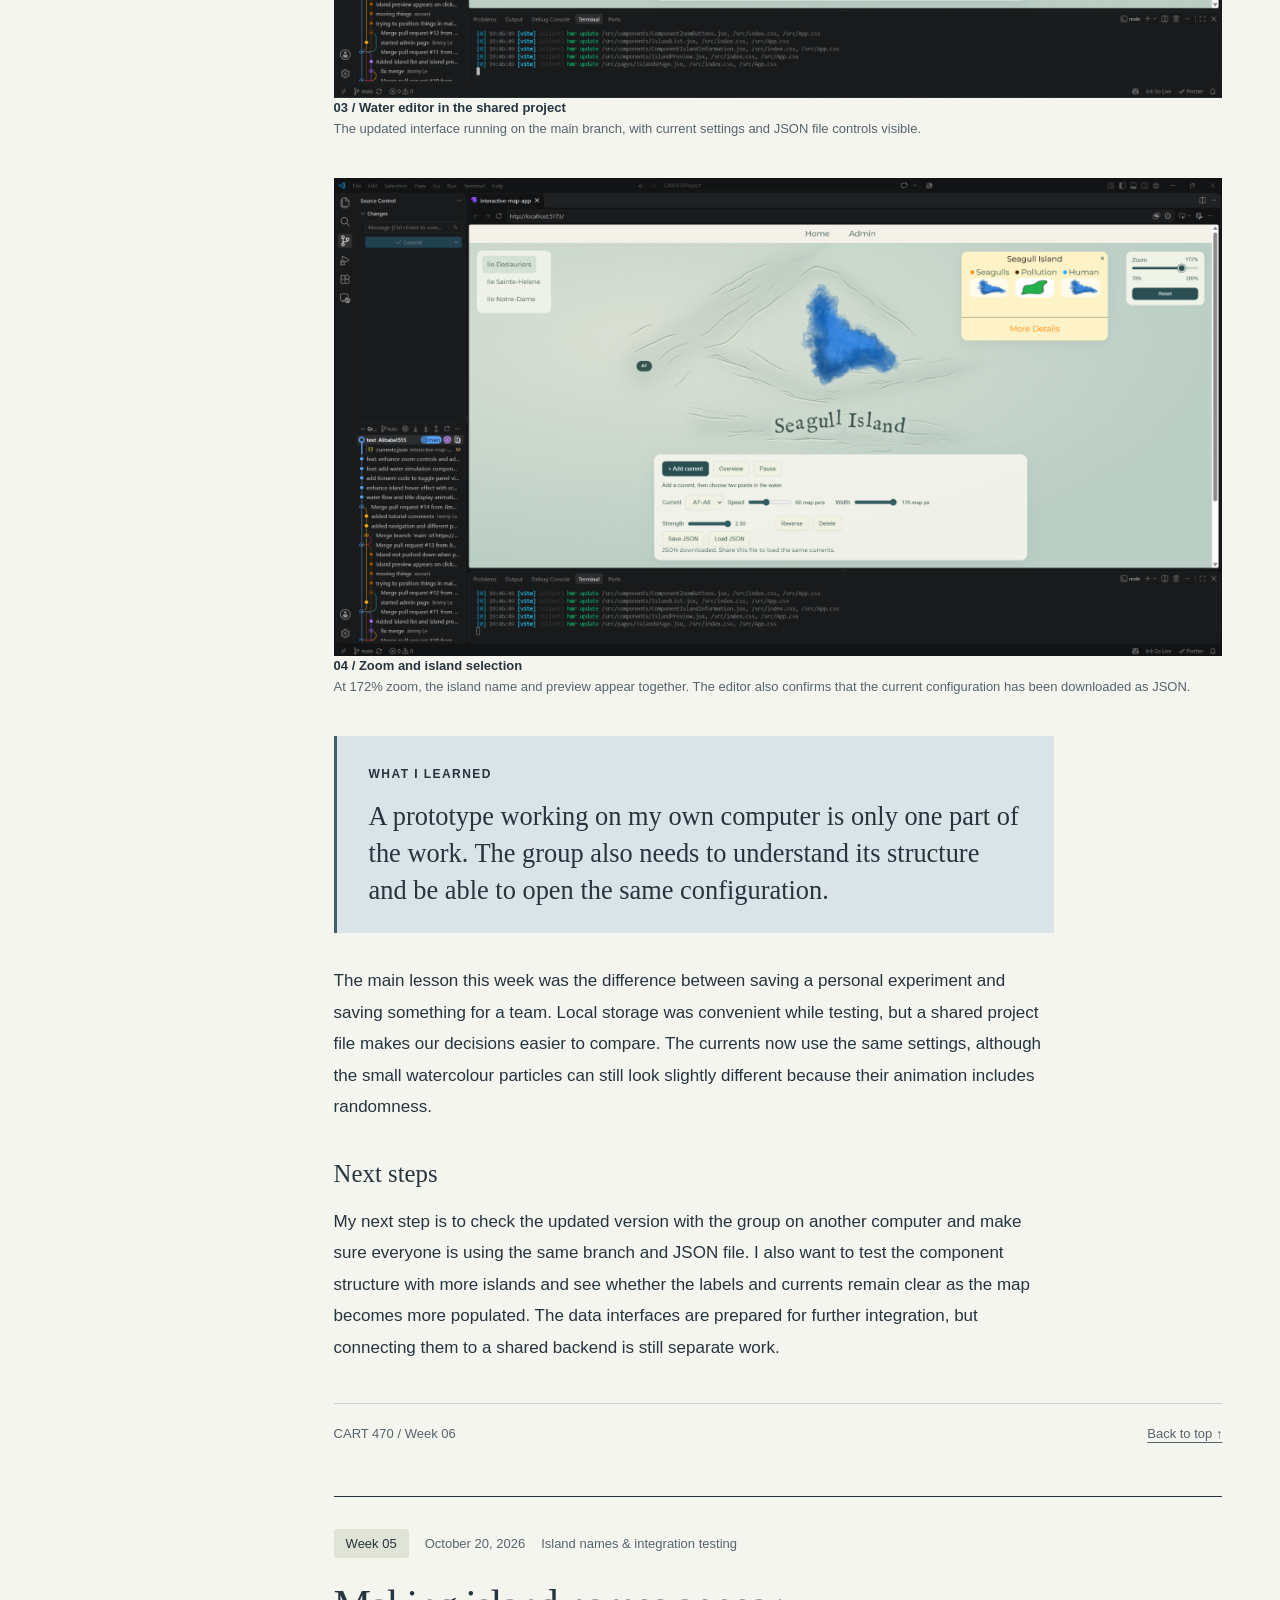
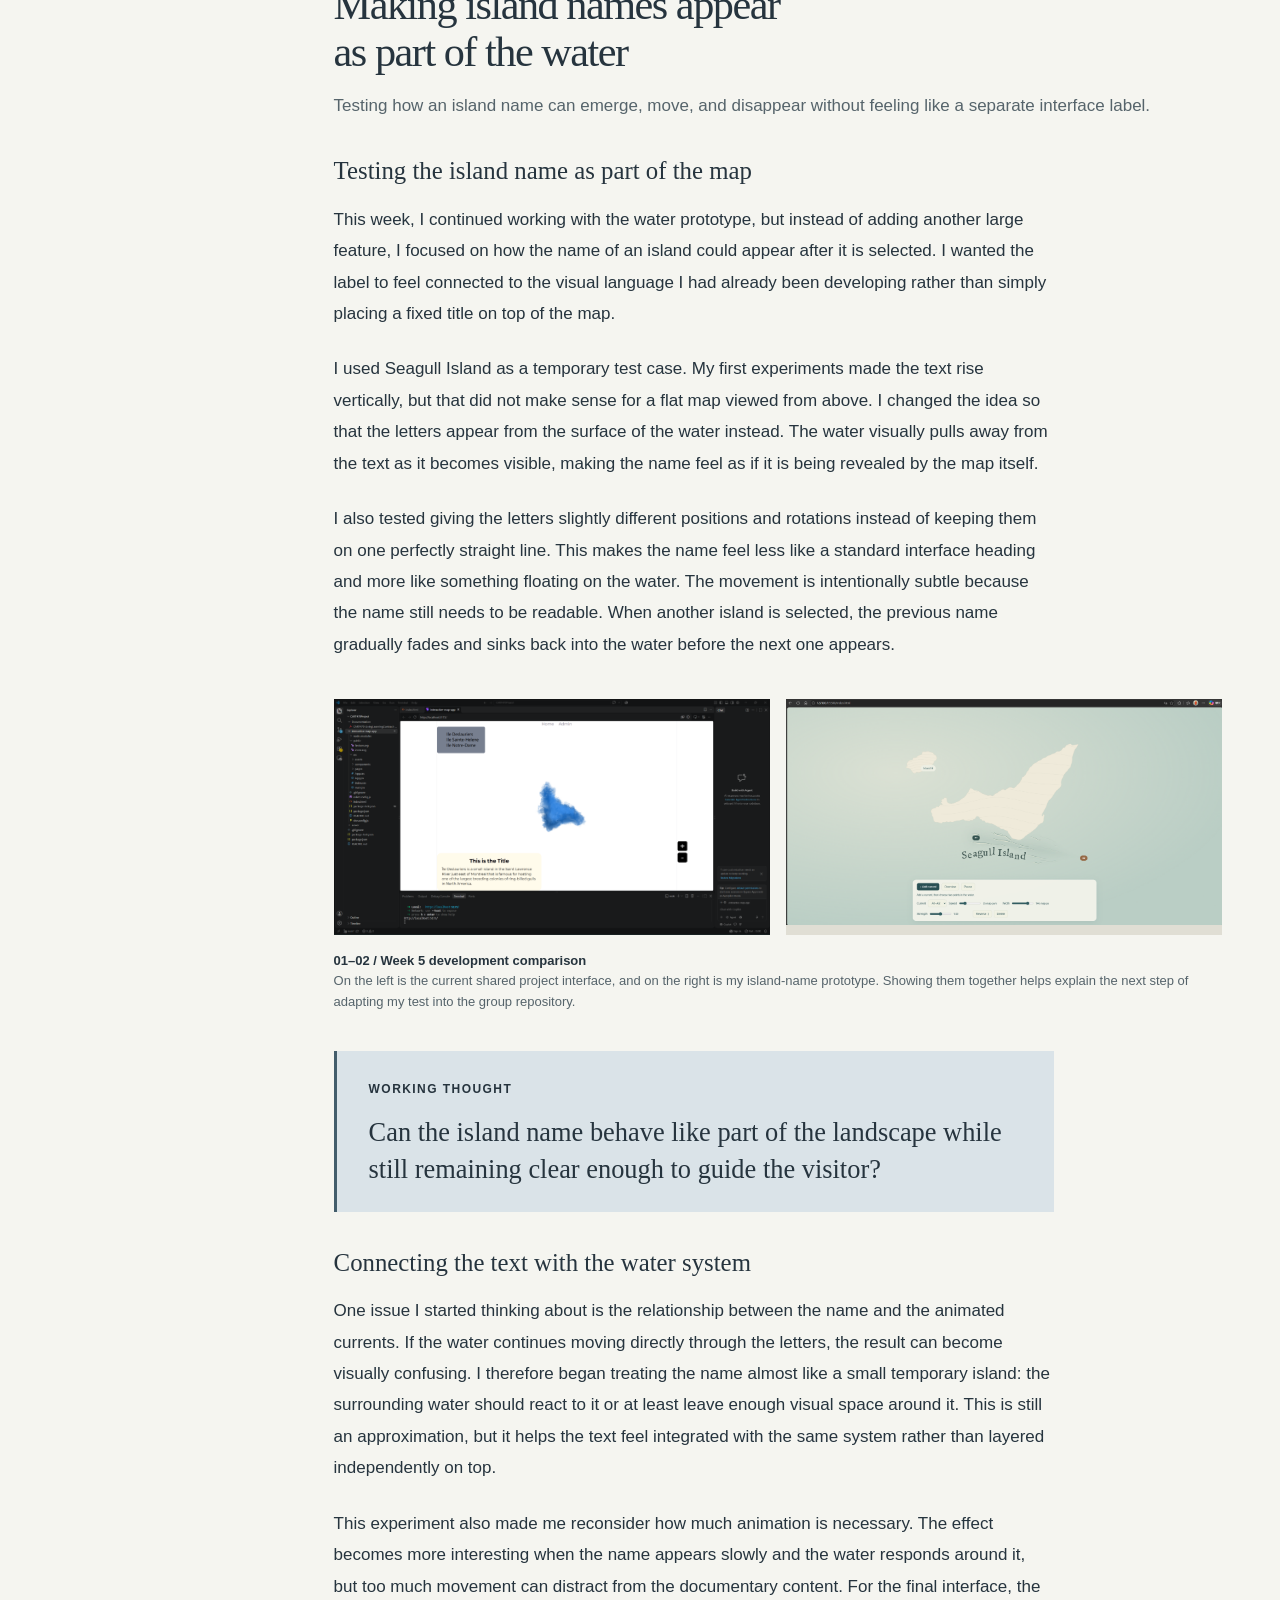
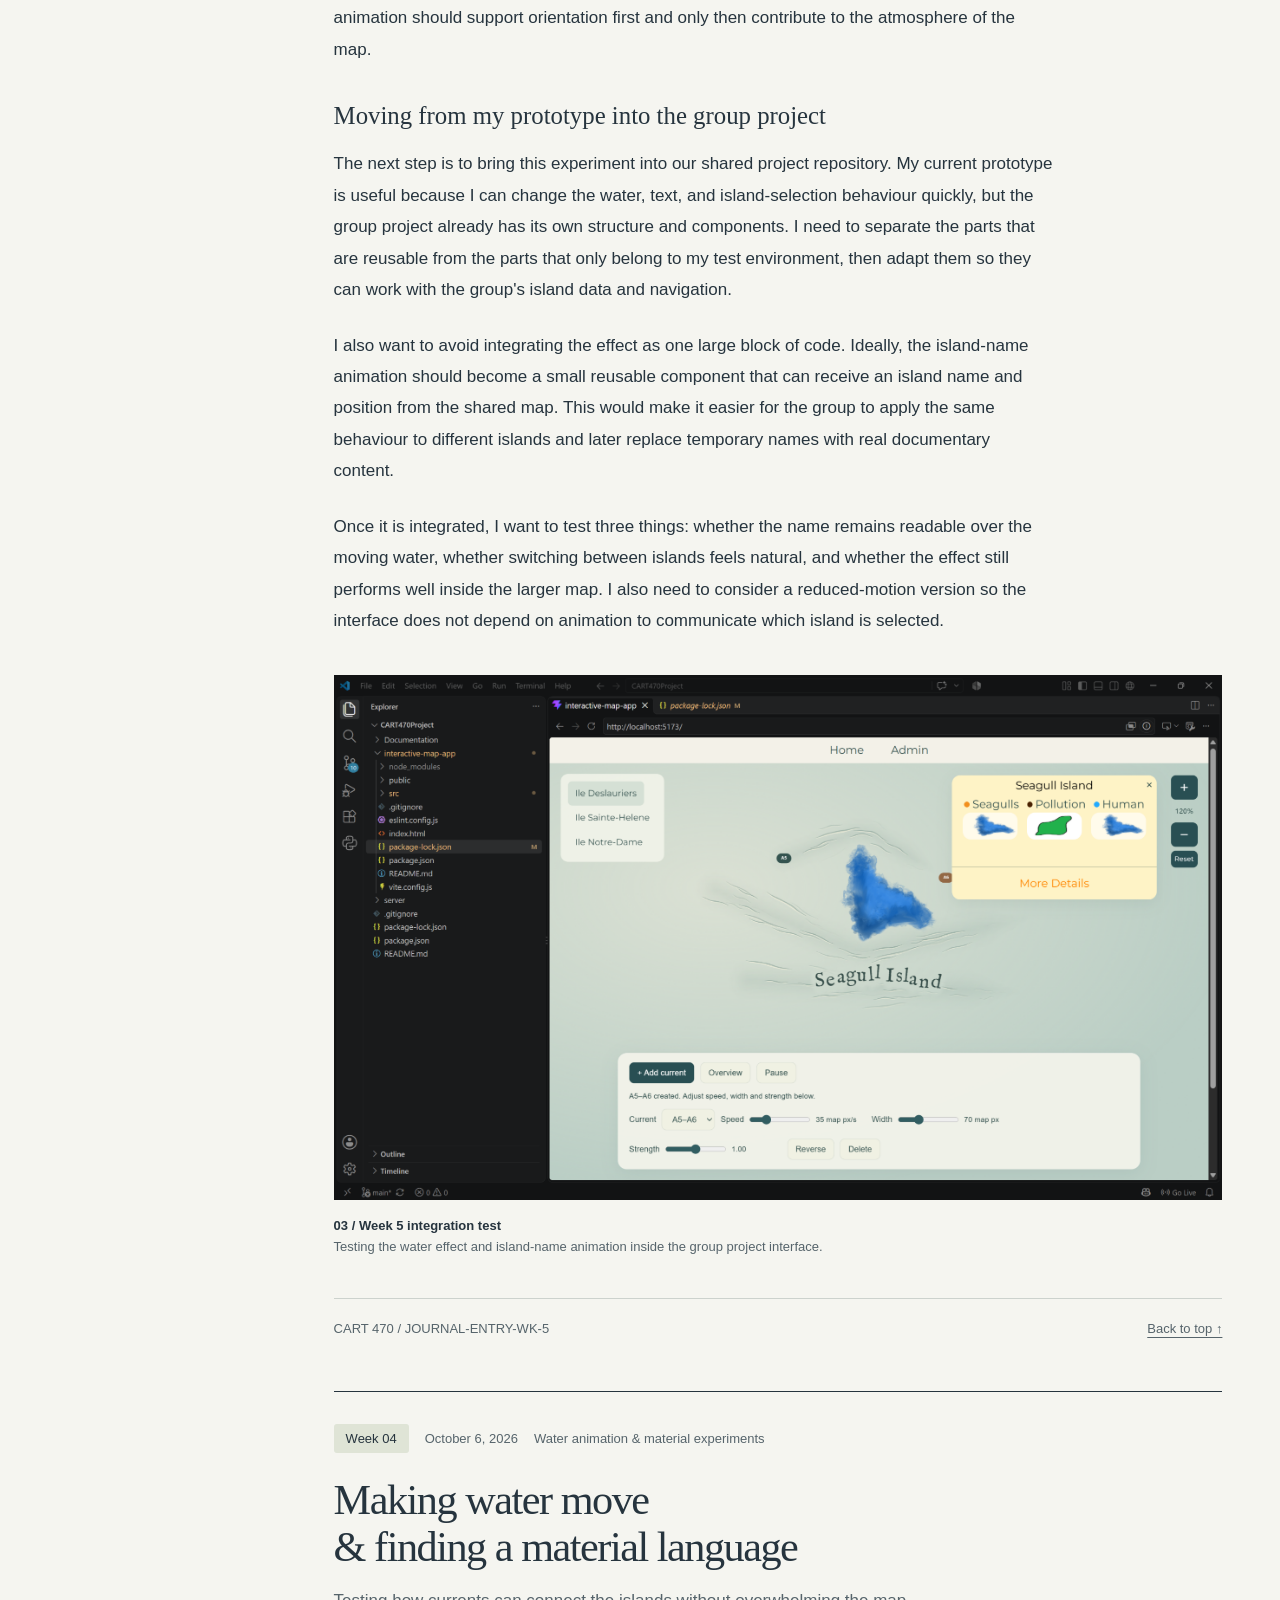
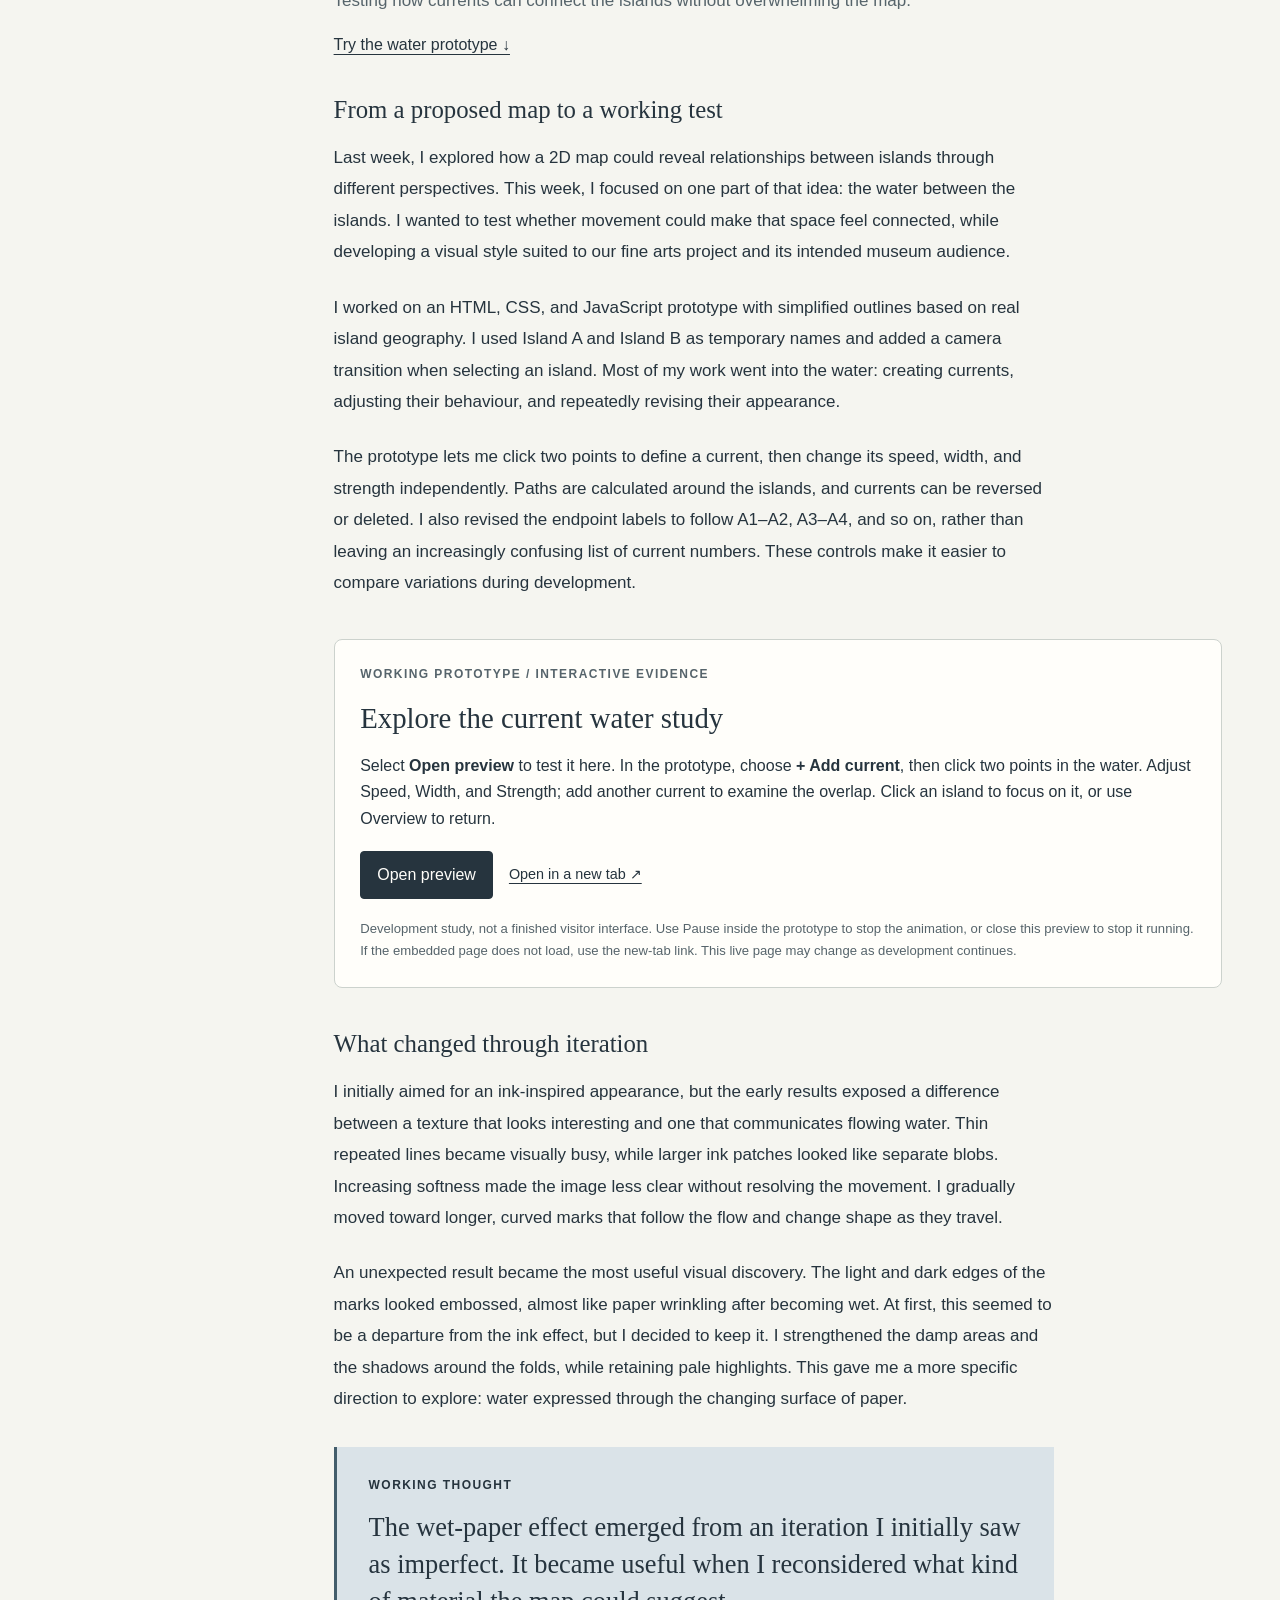
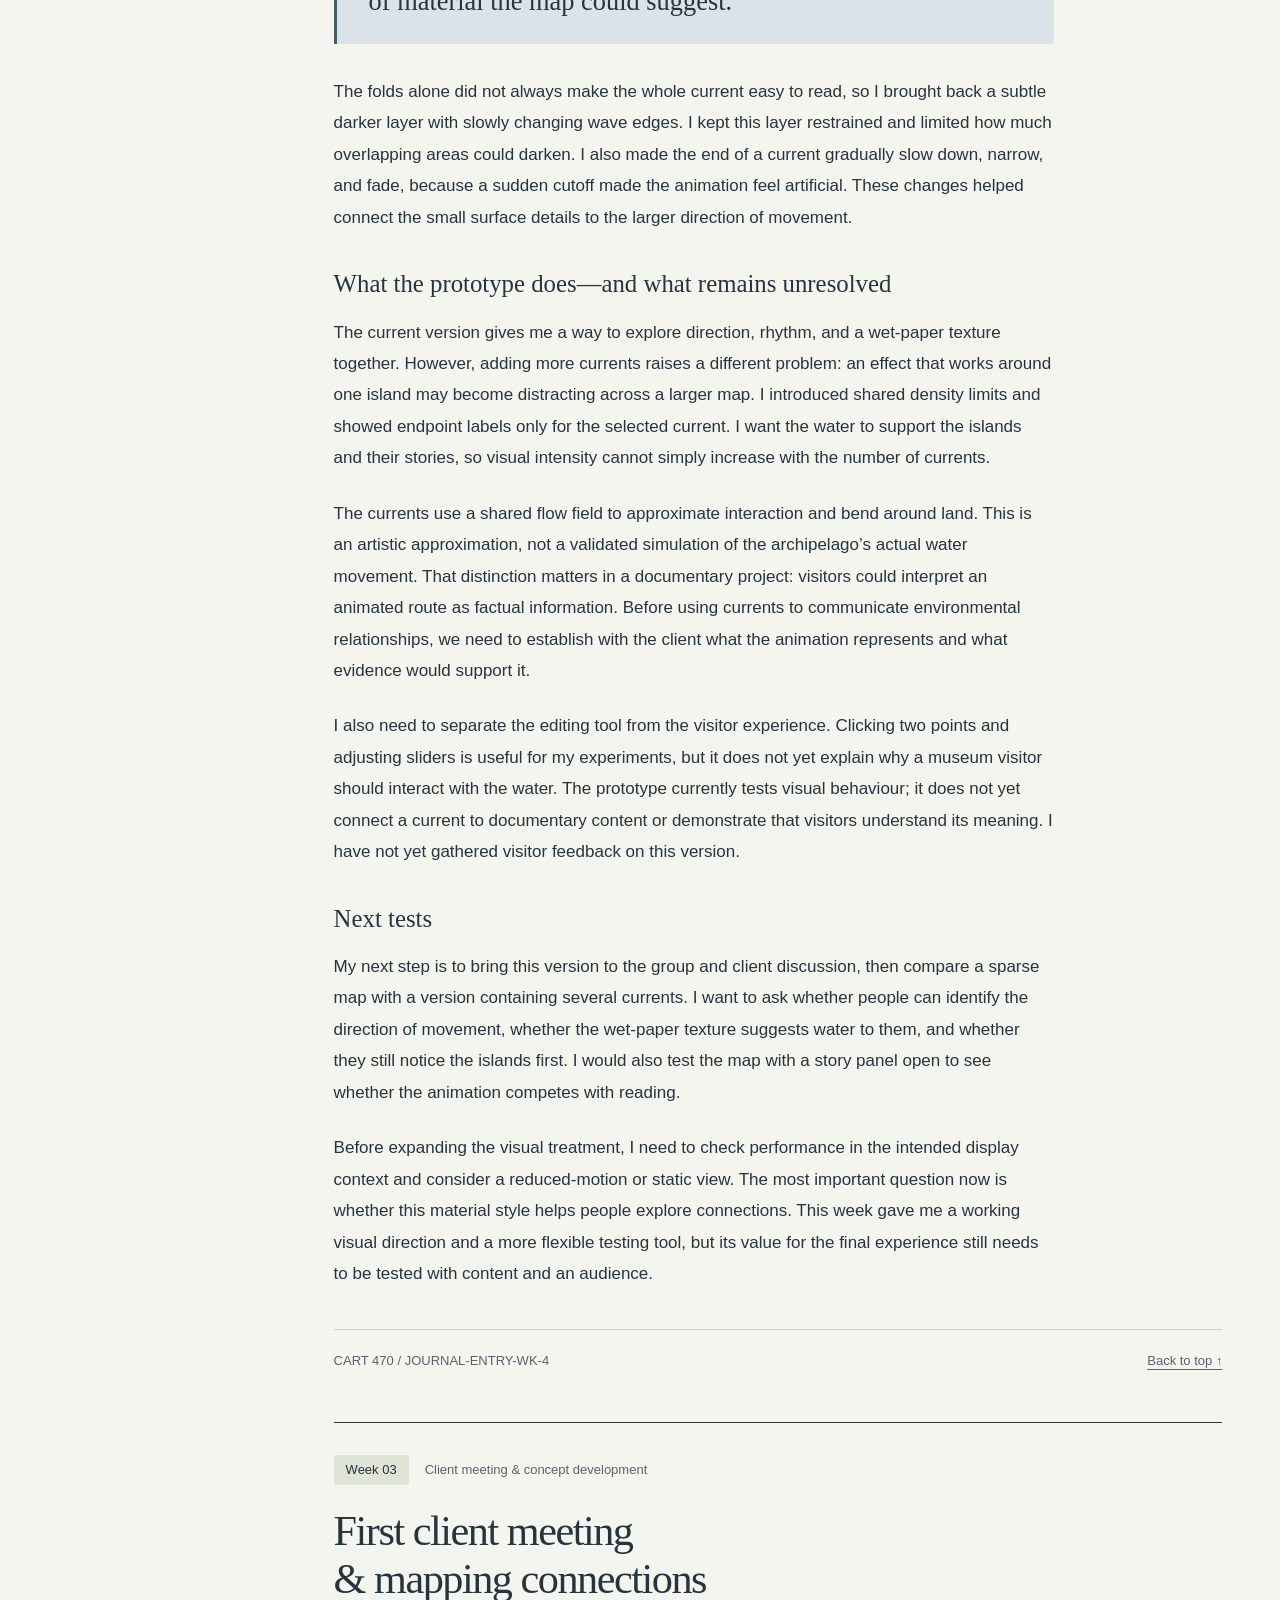
==== commit a290e72b: "Add interactive connection line demo and instructions" ====
--- a/index.html
+++ b/index.html
@@ -78,6 +78,13 @@
             <h3>Next steps</h3>
             <p>Before the presentation, I want to test the full sequence: open the default JSON, draw a line, edit it, delete it, undo, export, and load the exported file again. I also need to check the revised layout on another screen and confirm with the group how the connection data should eventually reach the database and the main map.</p>
           </div>
+          <section class="water-preview" aria-labelledby="line-demo-title">
+            <h3 id="line-demo-title">Try creating a connection</h3>
+            <p>Click Draw line, choose two points, then use Curve to bend the line. Select a line to edit or delete it.</p>
+            <details><summary style="cursor:pointer;padding:12px 0;color:#51449b">Open line demo</summary>
+              <iframe src="line-demo.html" title="Interactive connection line demo" loading="lazy" style="width:100%;height:530px;border:1px solid #dedbd3;border-radius:6px;background:white"></iframe>
+            </details>
+          </section>
           <footer class="entry-footer"><span>CART 470 / Week 07</span><a href="#top">Back to top ↑</a></footer>
         </article>
 
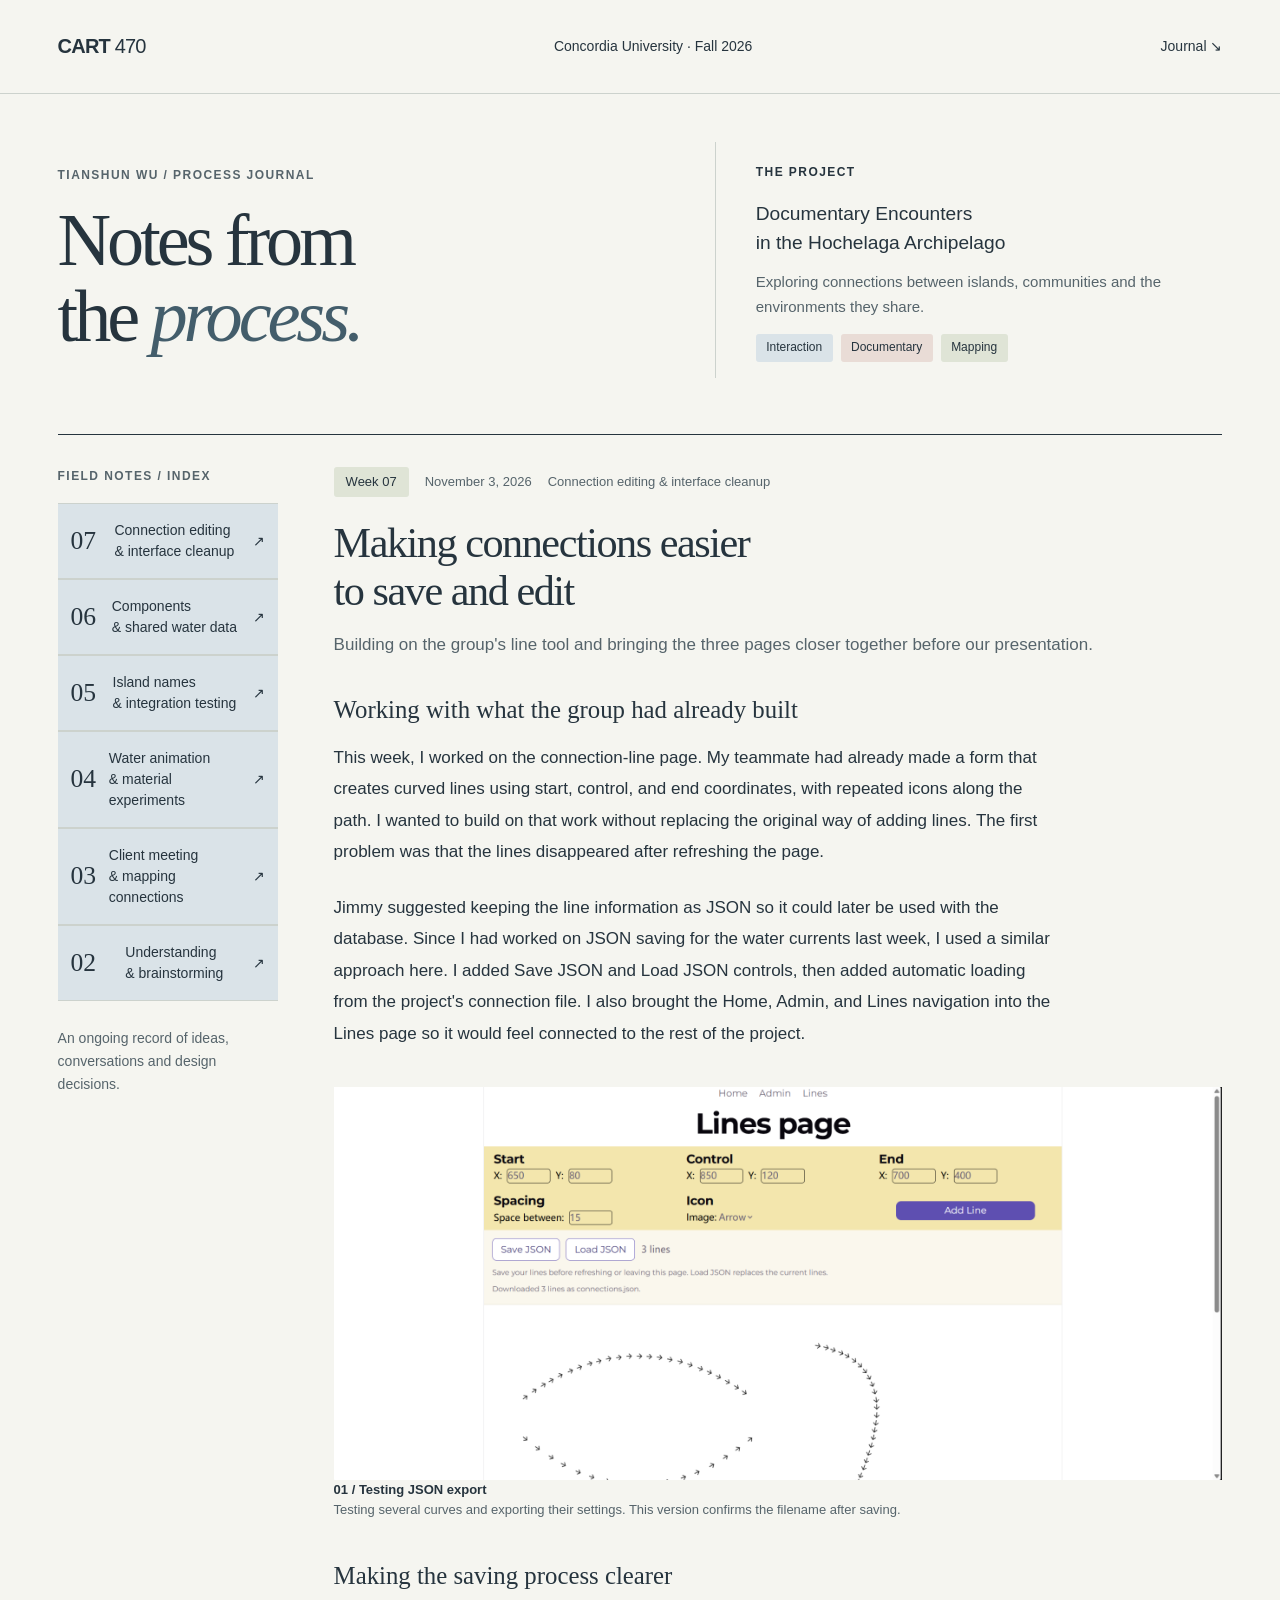
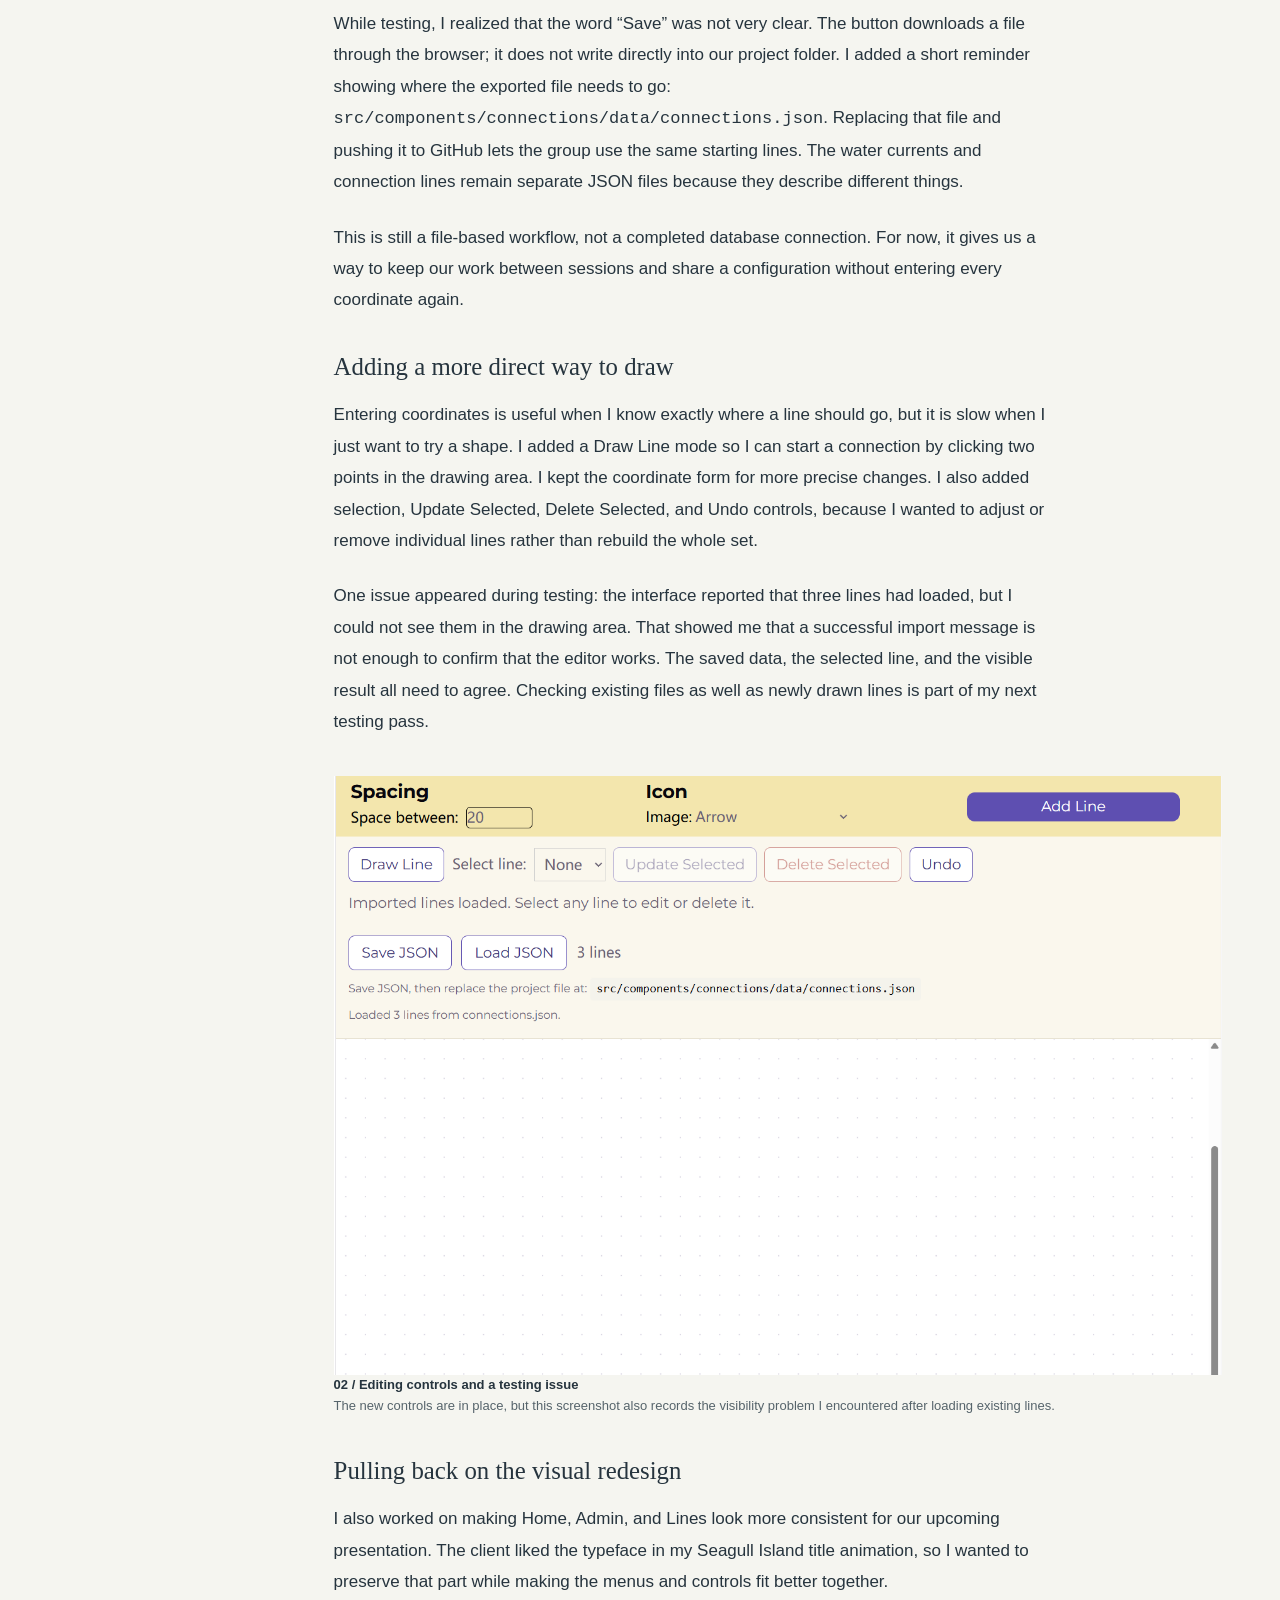
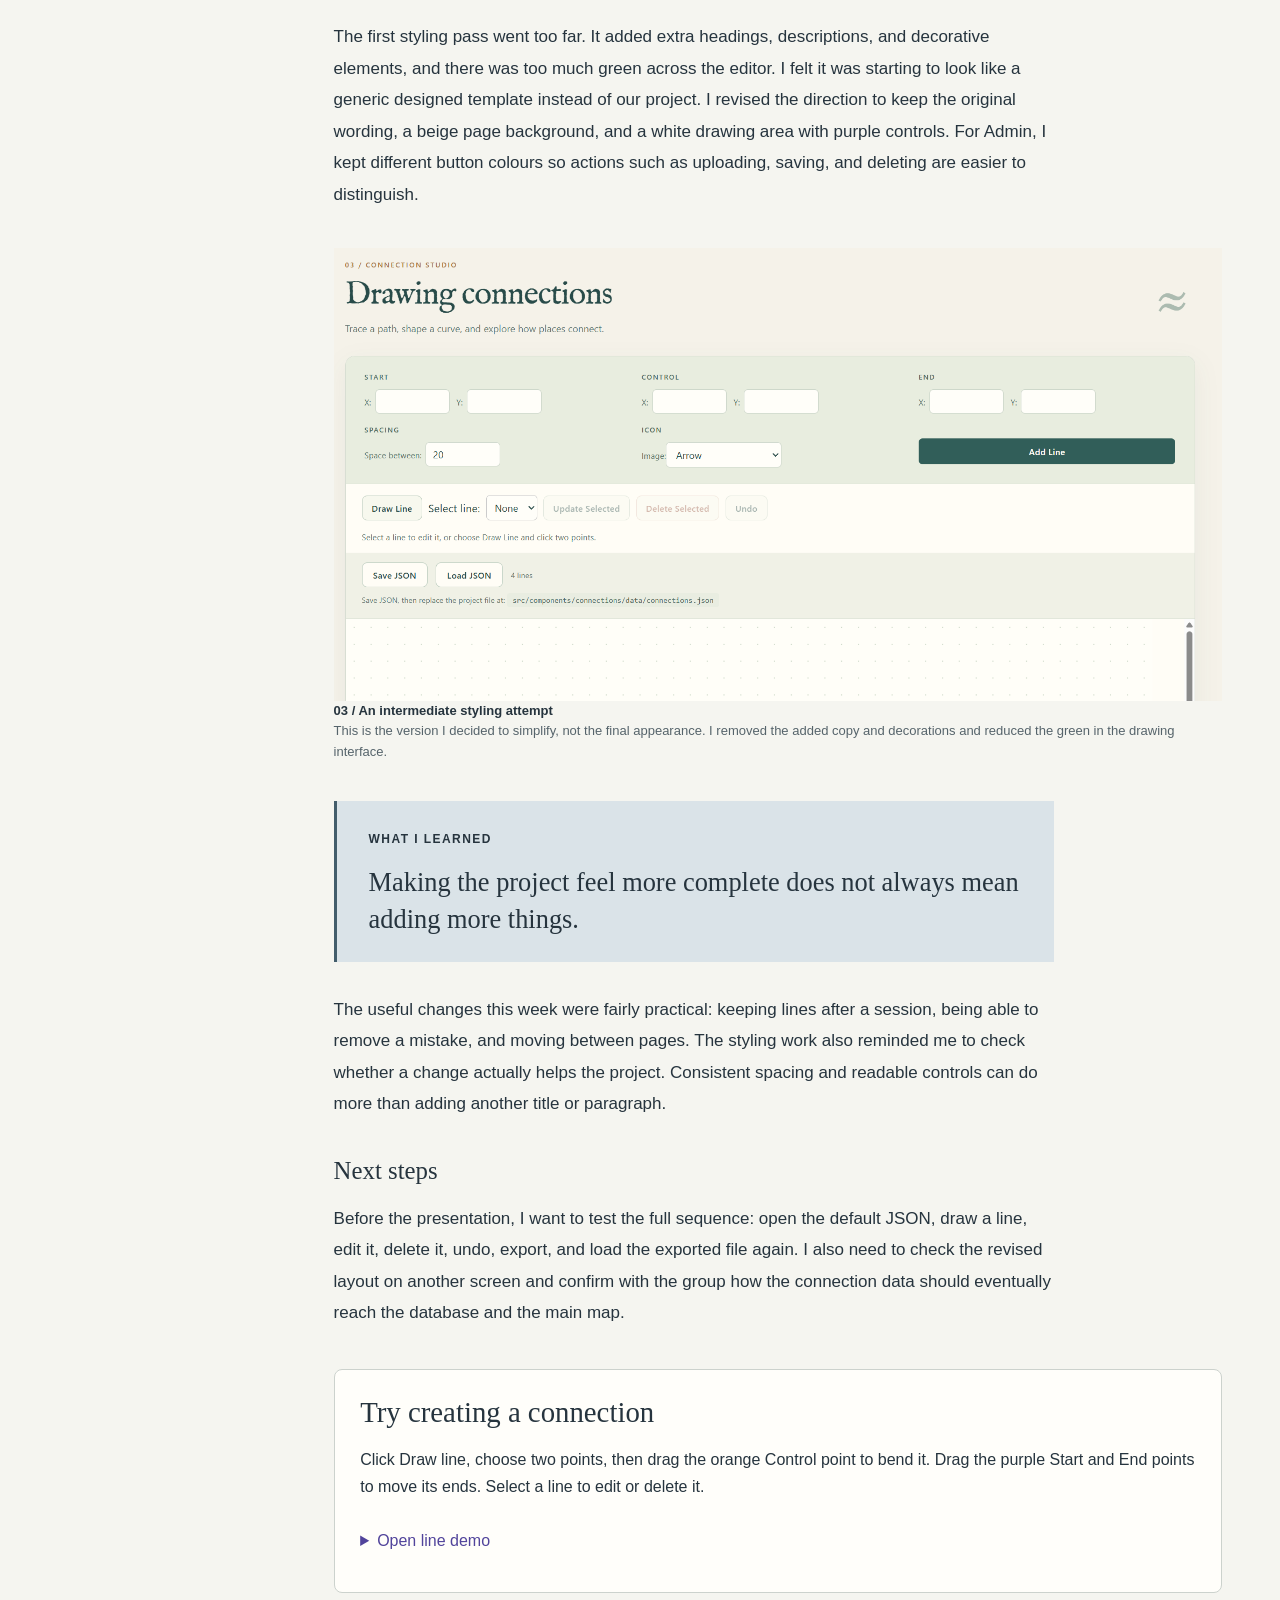
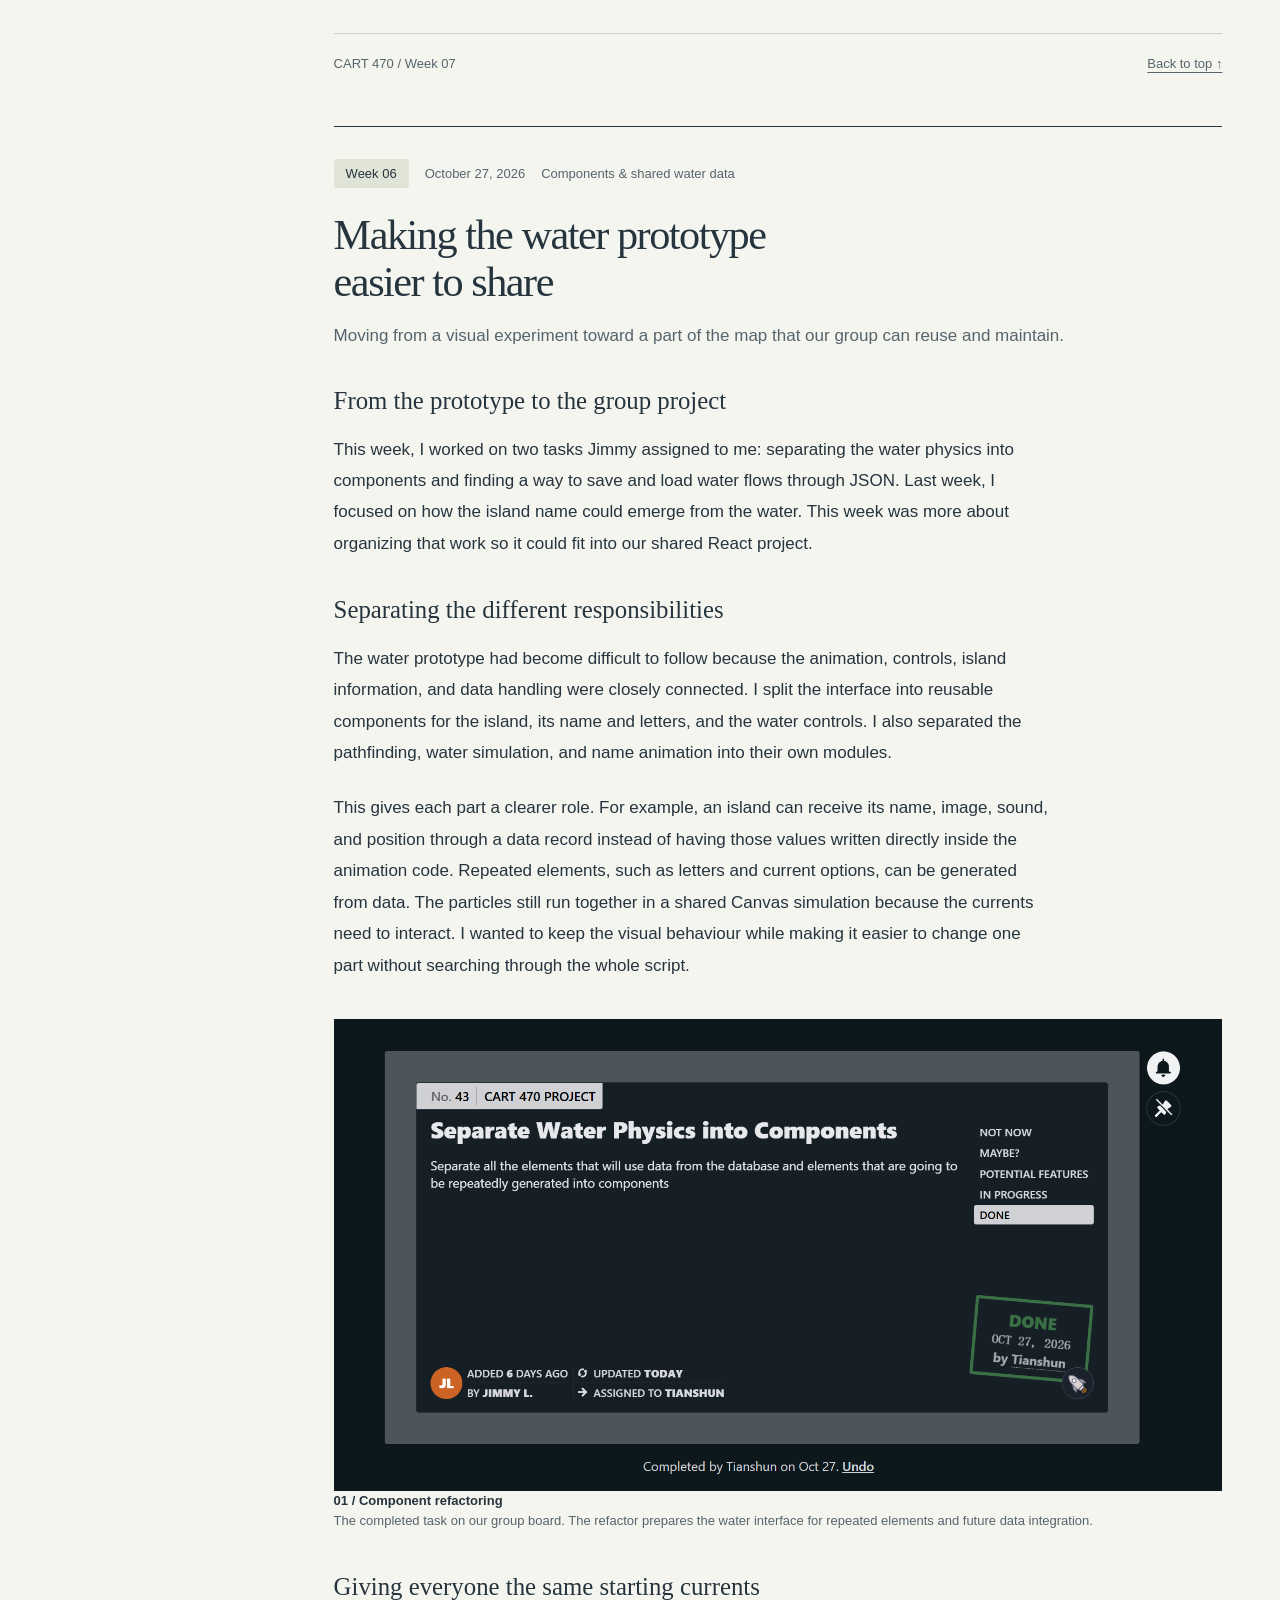
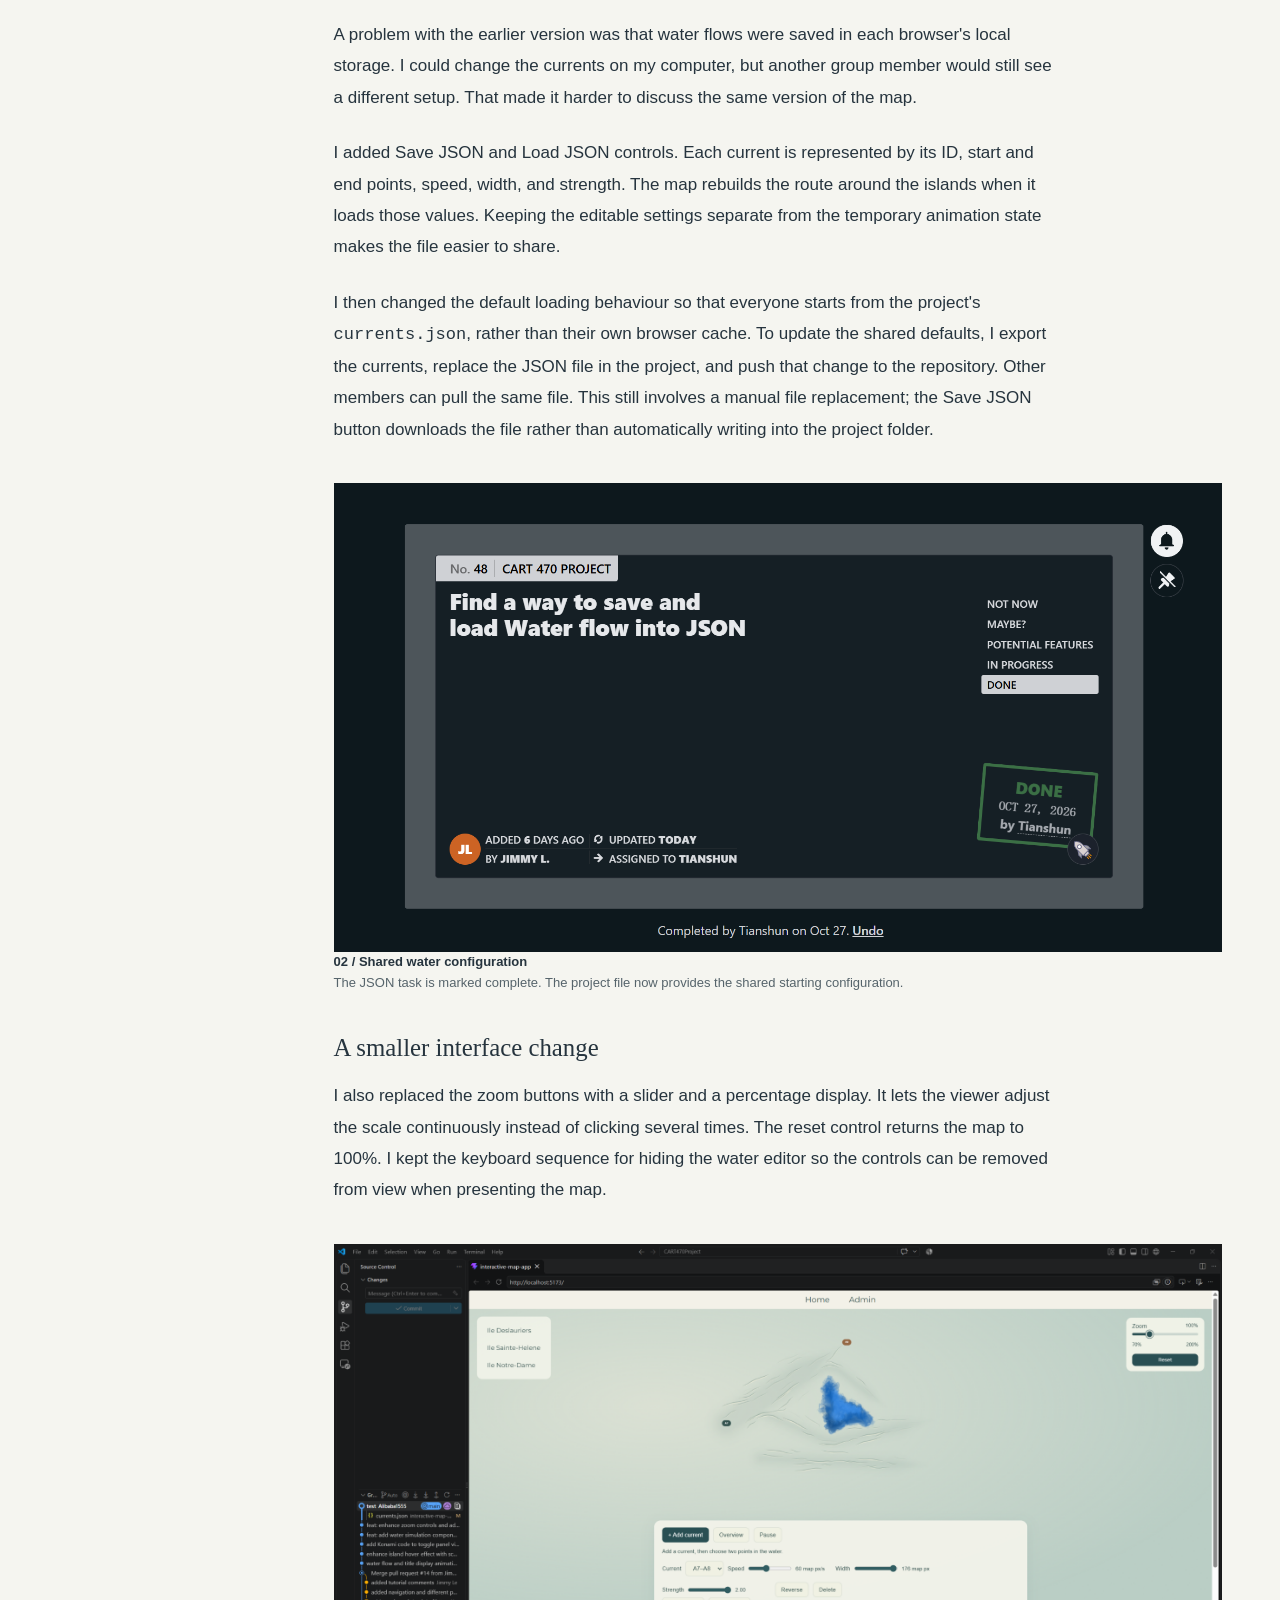
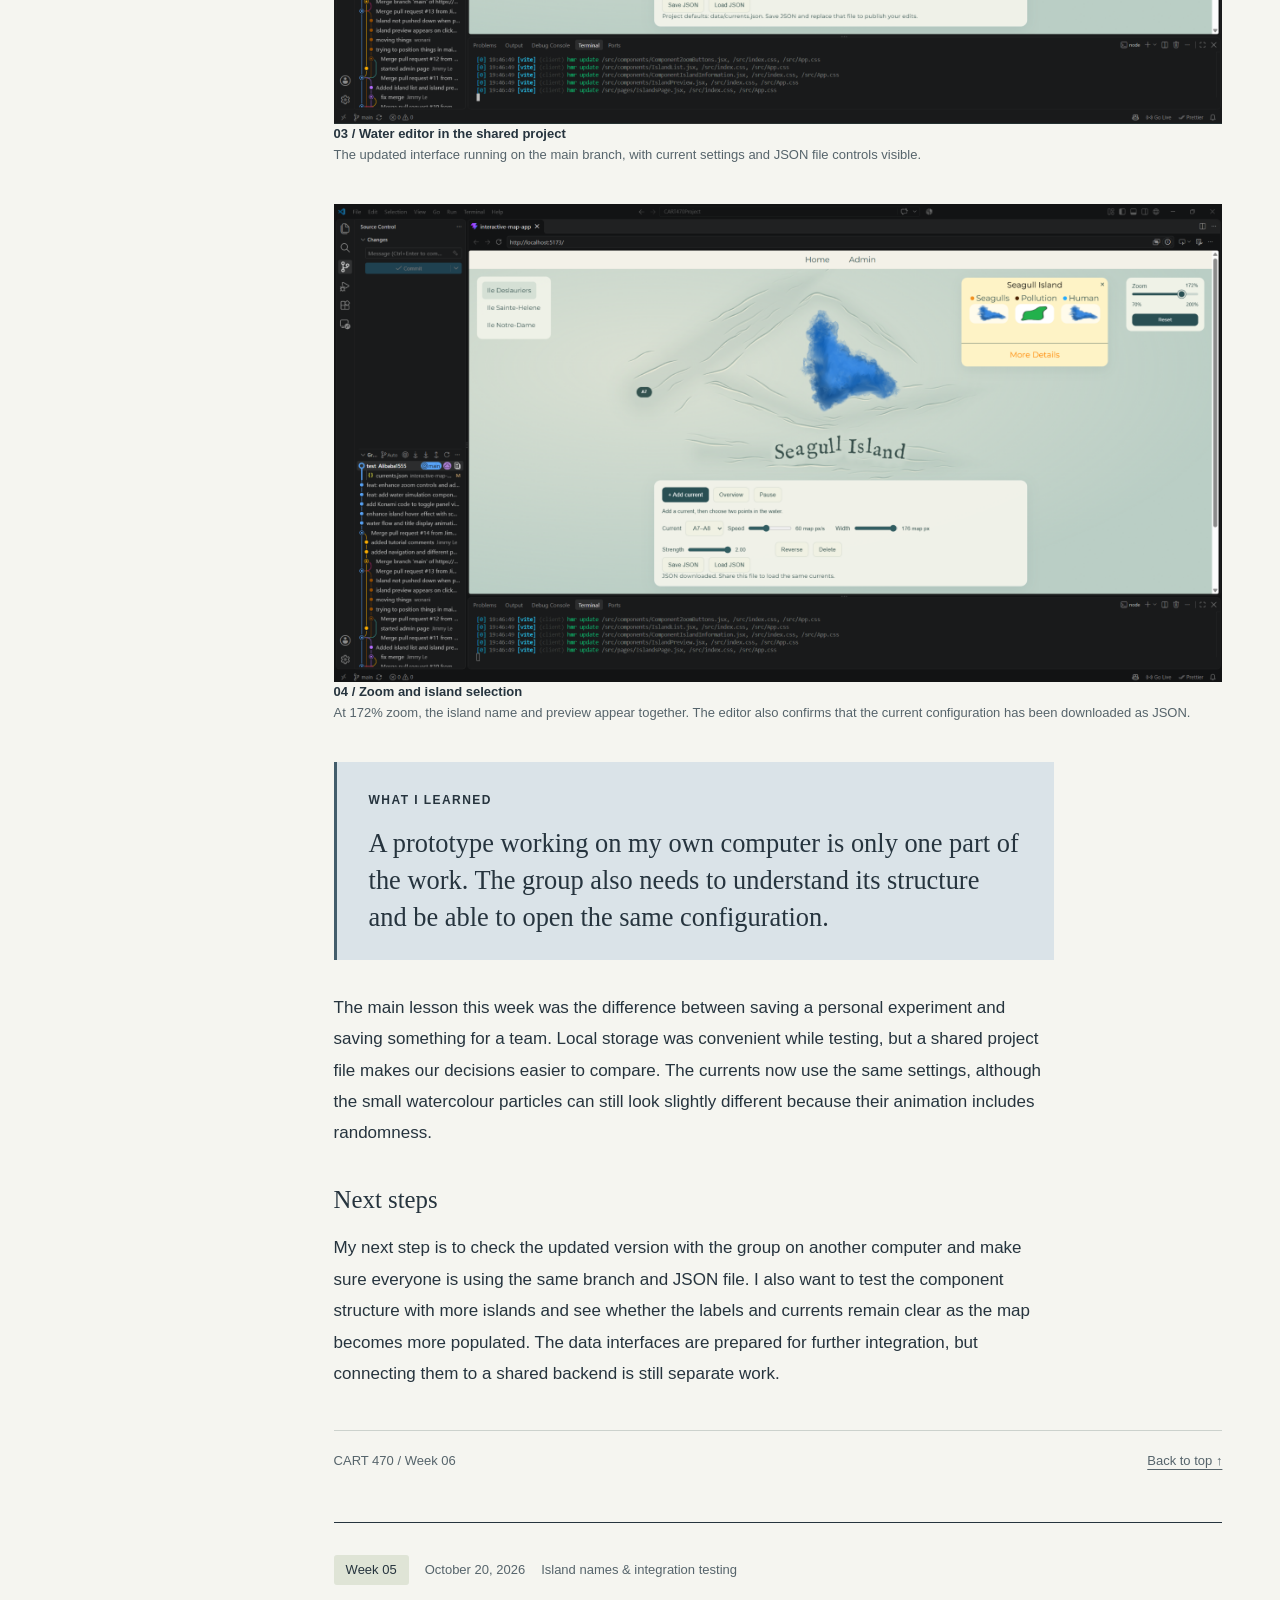
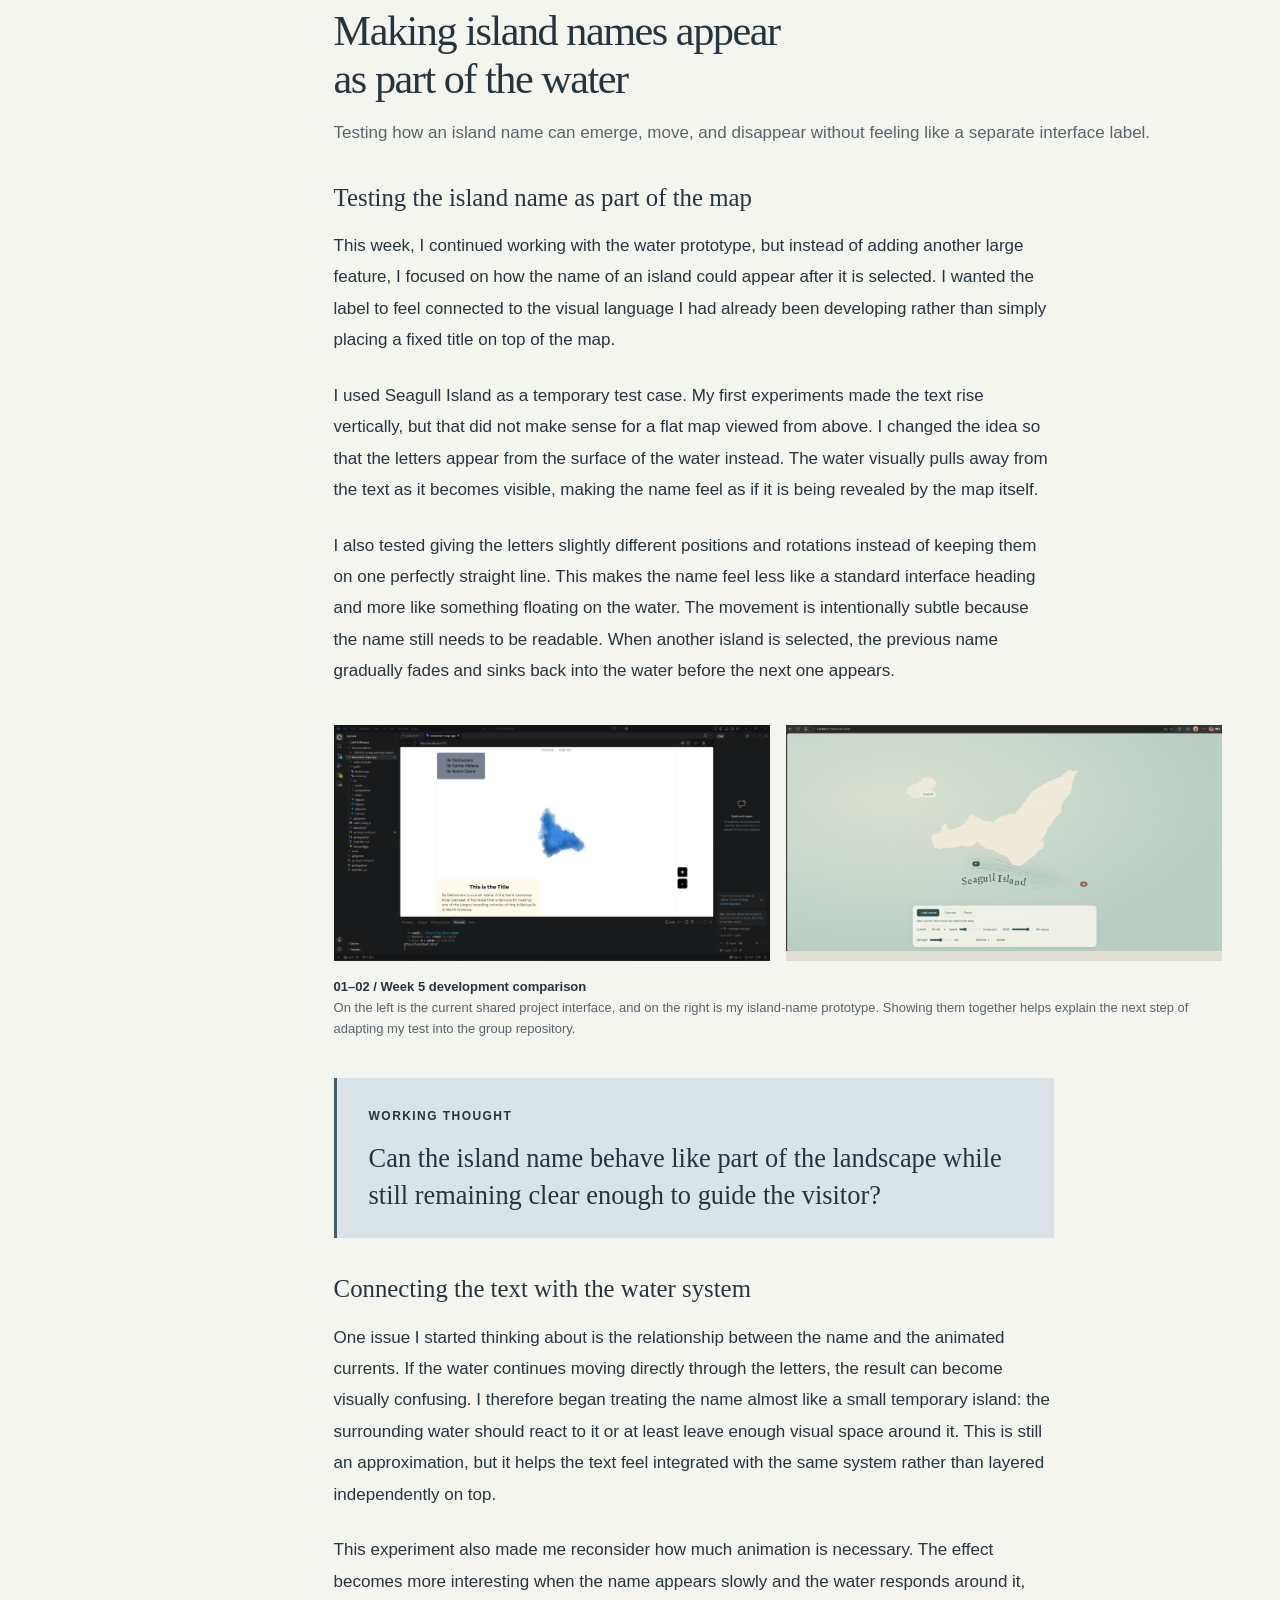
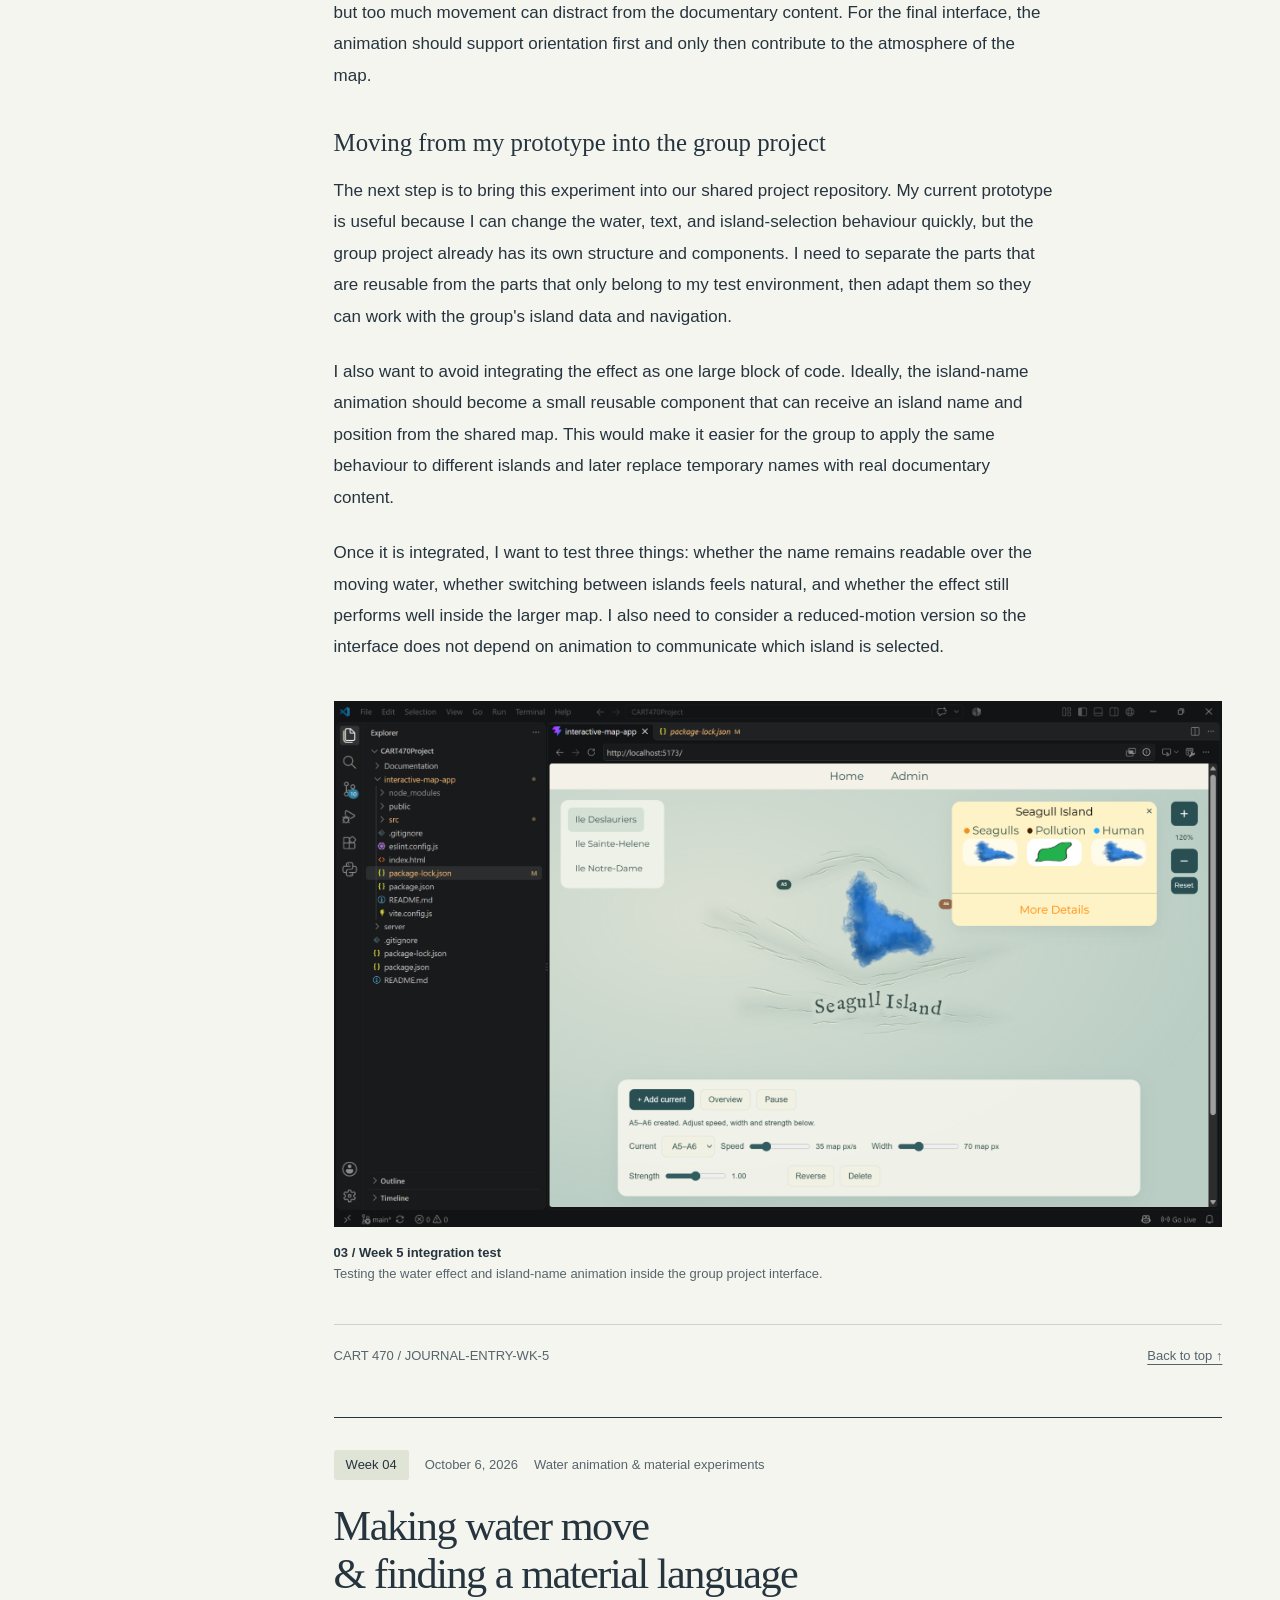
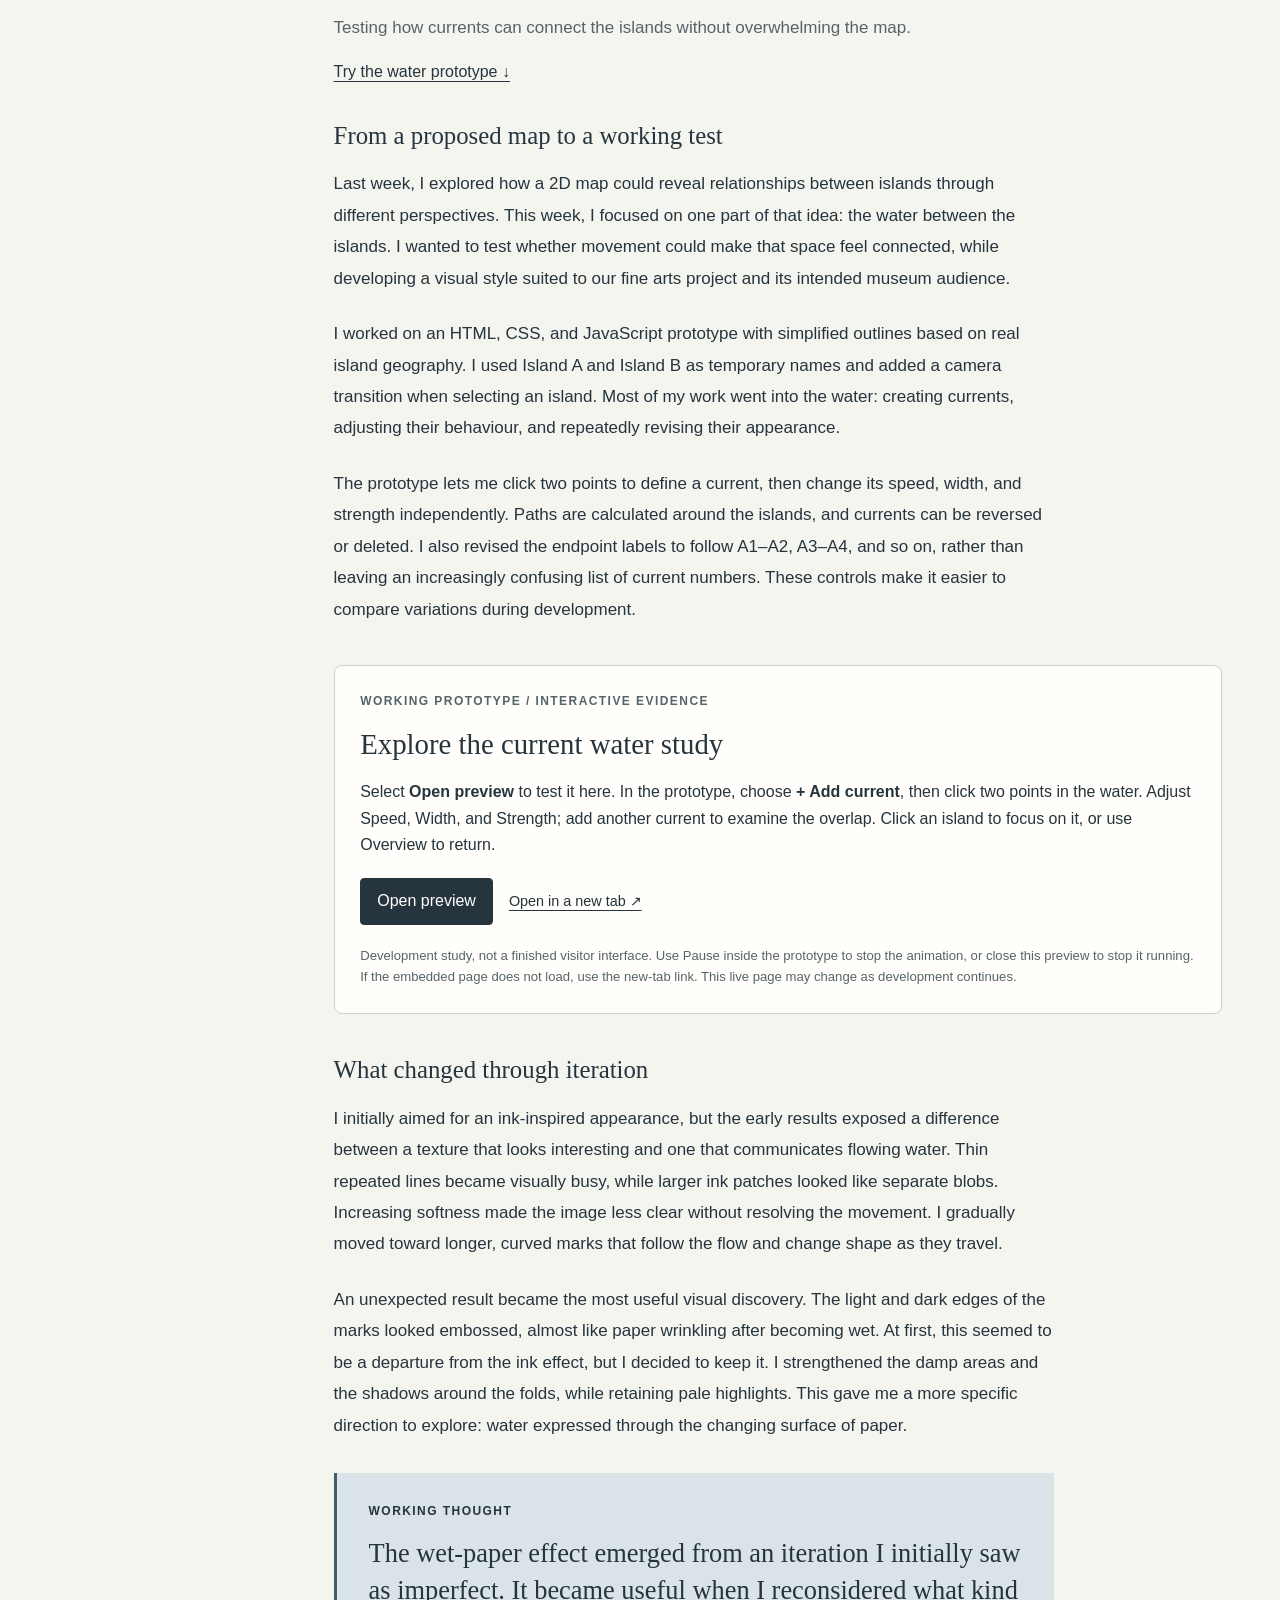
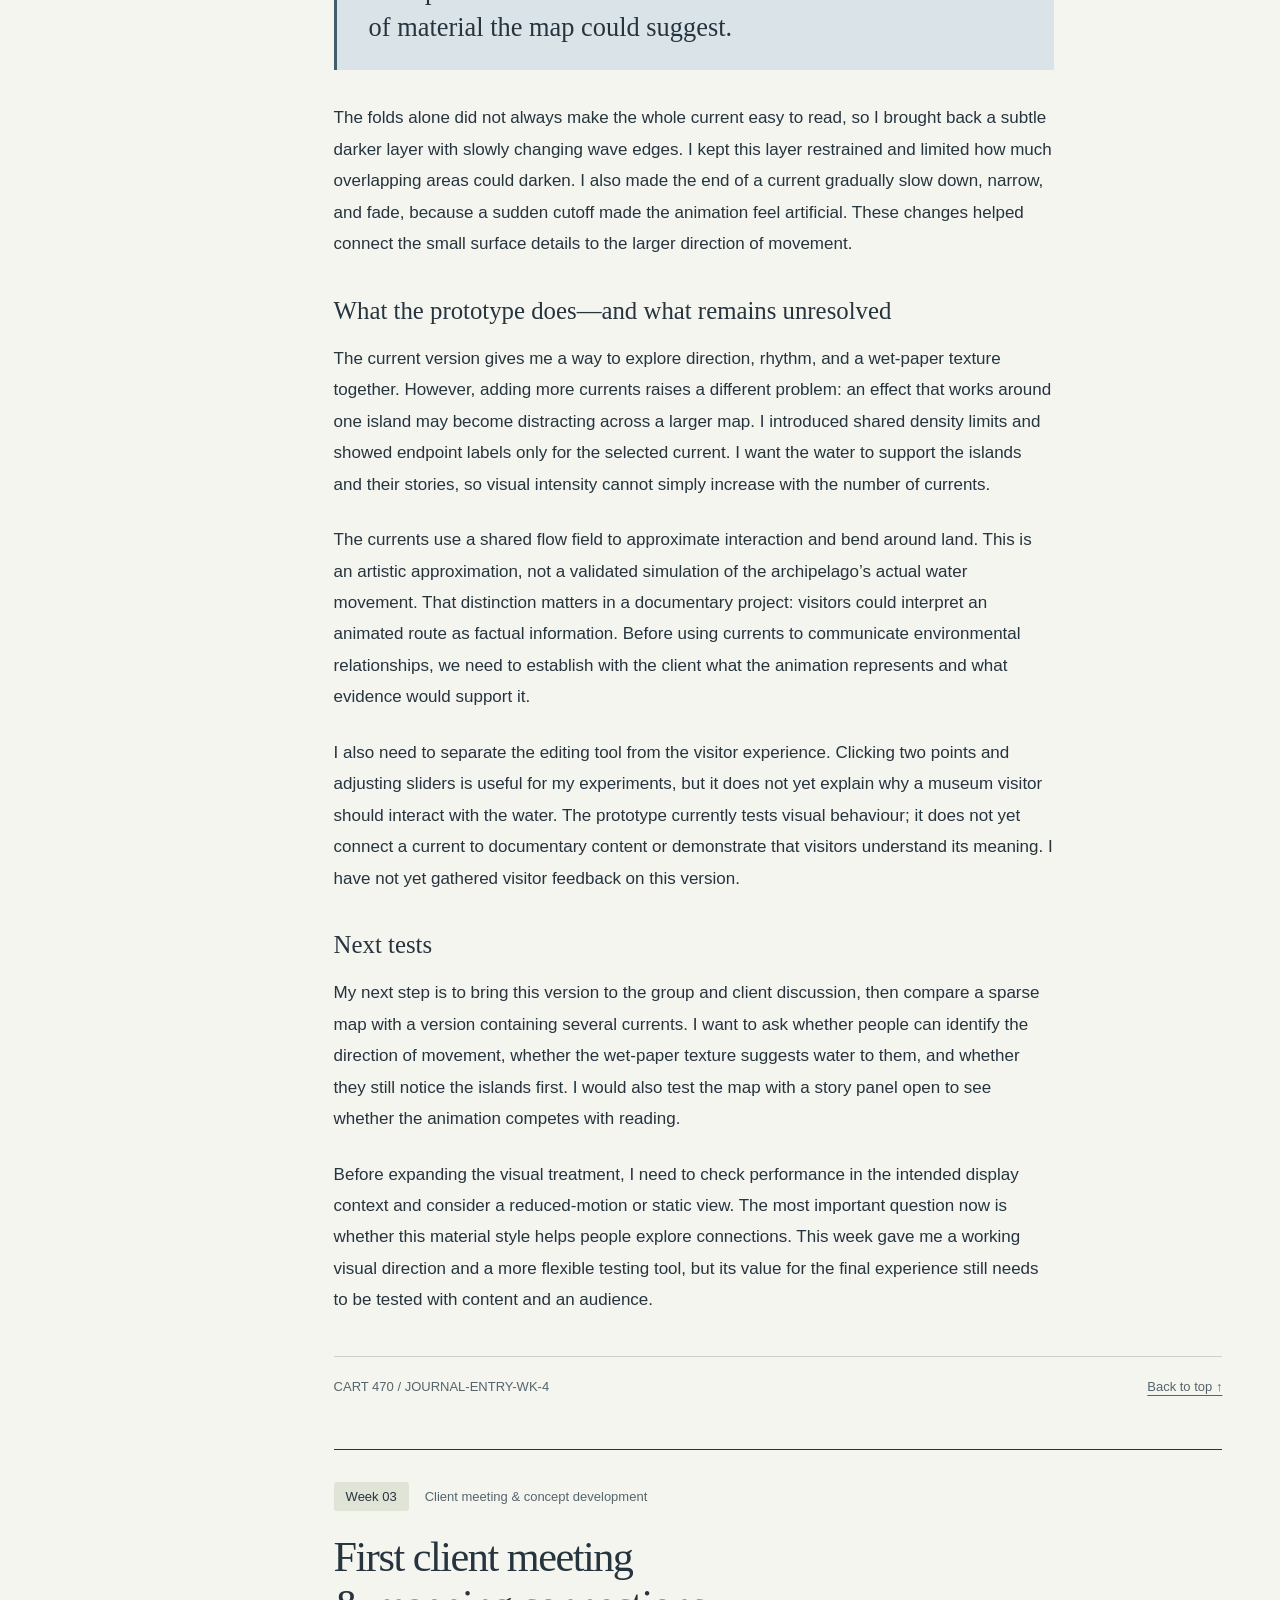
==== commit 4f782dd9: "Update line demo instructions and enhance control point functionality" ====
--- a/index.html
+++ b/index.html
@@ -80,7 +80,7 @@
           </div>
           <section class="water-preview" aria-labelledby="line-demo-title">
             <h3 id="line-demo-title">Try creating a connection</h3>
-            <p>Click Draw line, choose two points, then use Curve to bend the line. Select a line to edit or delete it.</p>
+            <p>Click Draw line, choose two points, then drag the orange Control point to bend it. Drag the purple Start and End points to move its ends. Select a line to edit or delete it.</p>
             <details><summary style="cursor:pointer;padding:12px 0;color:#51449b">Open line demo</summary>
               <iframe src="line-demo.html" title="Interactive connection line demo" loading="lazy" style="width:100%;height:530px;border:1px solid #dedbd3;border-radius:6px;background:white"></iframe>
             </details>
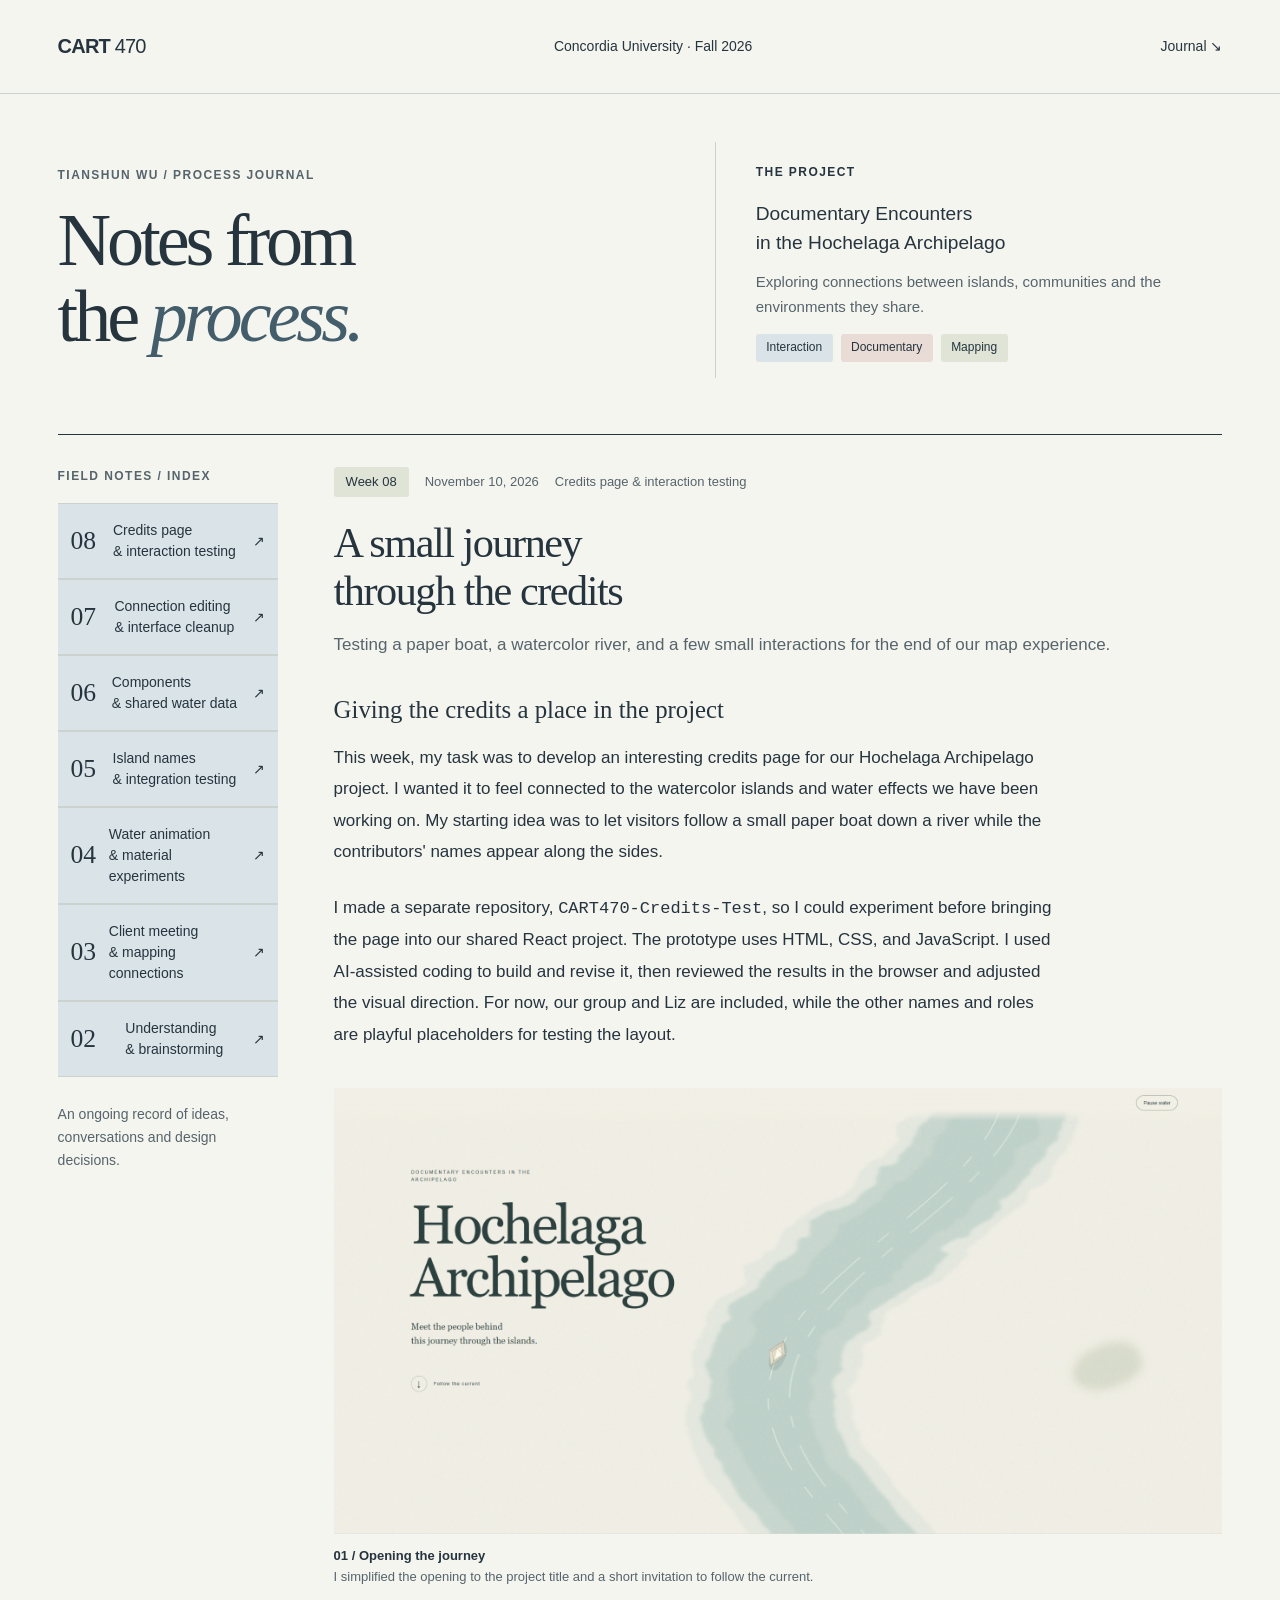
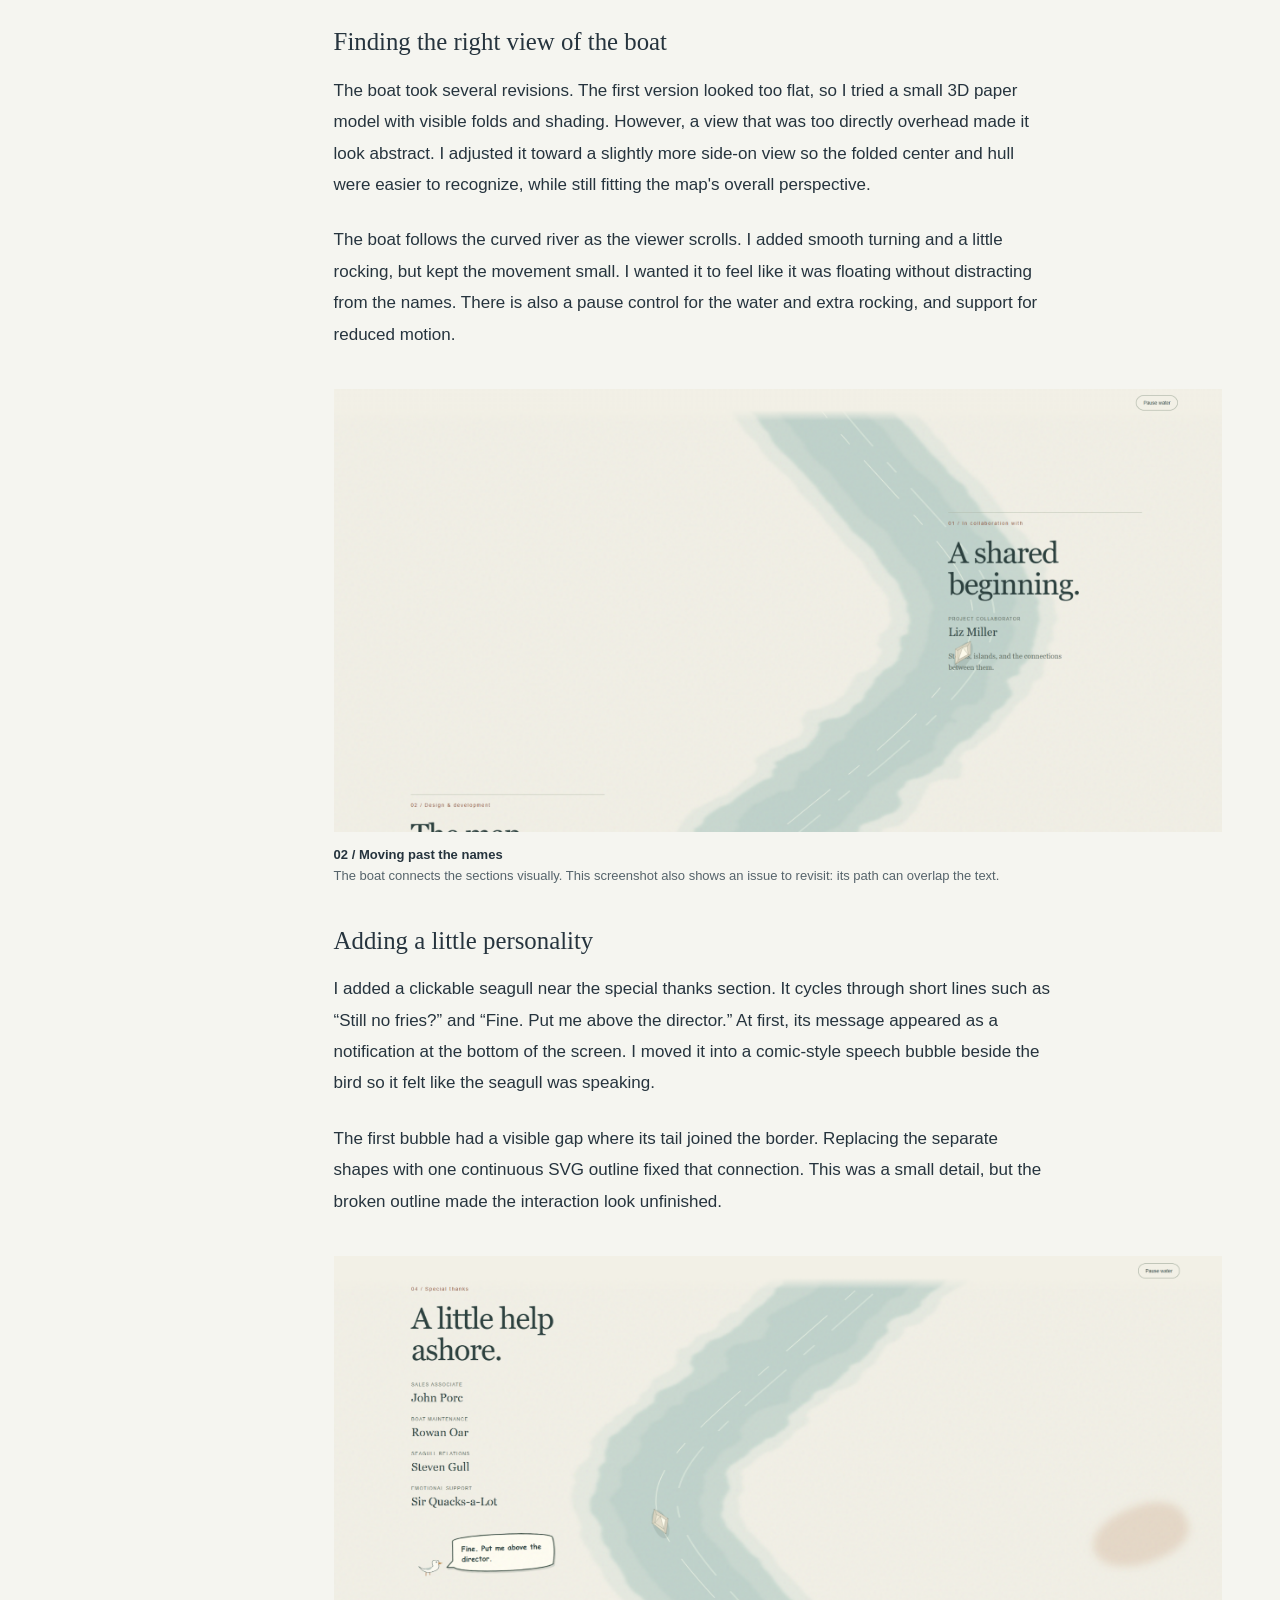
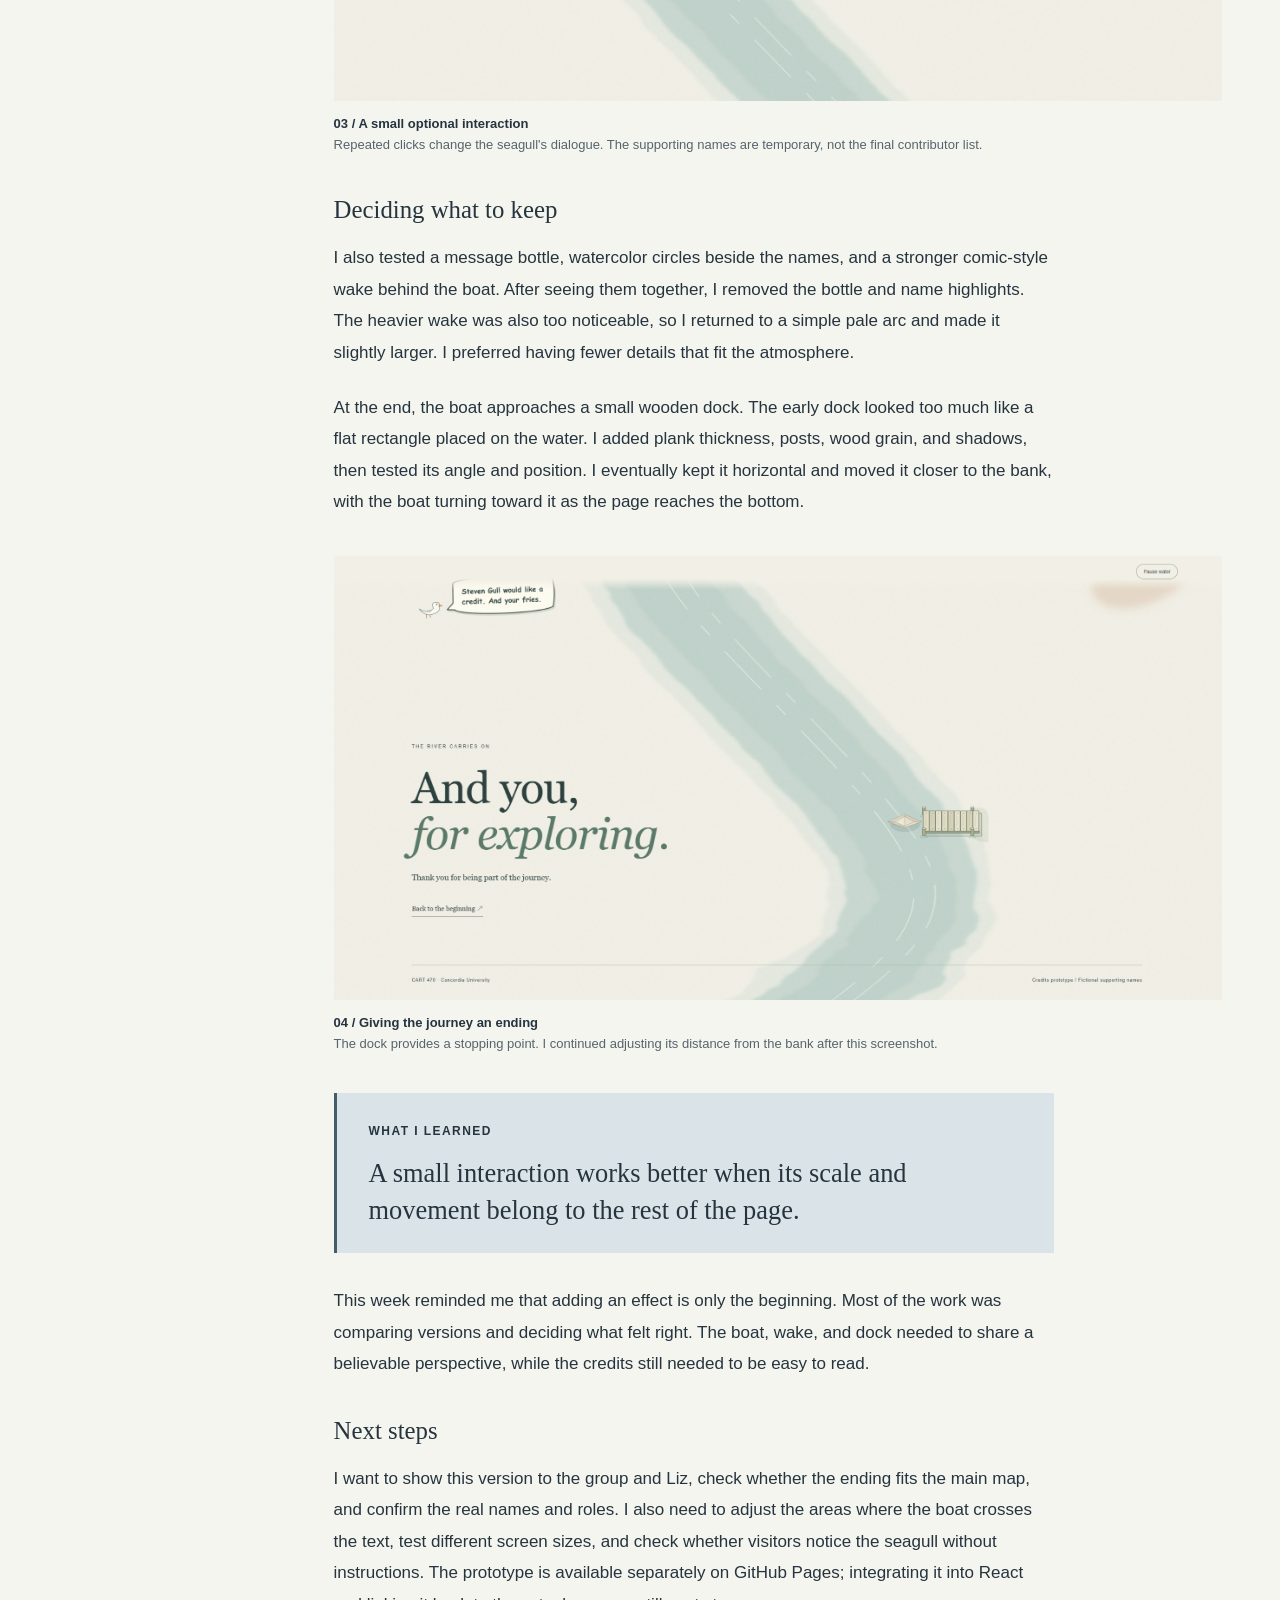
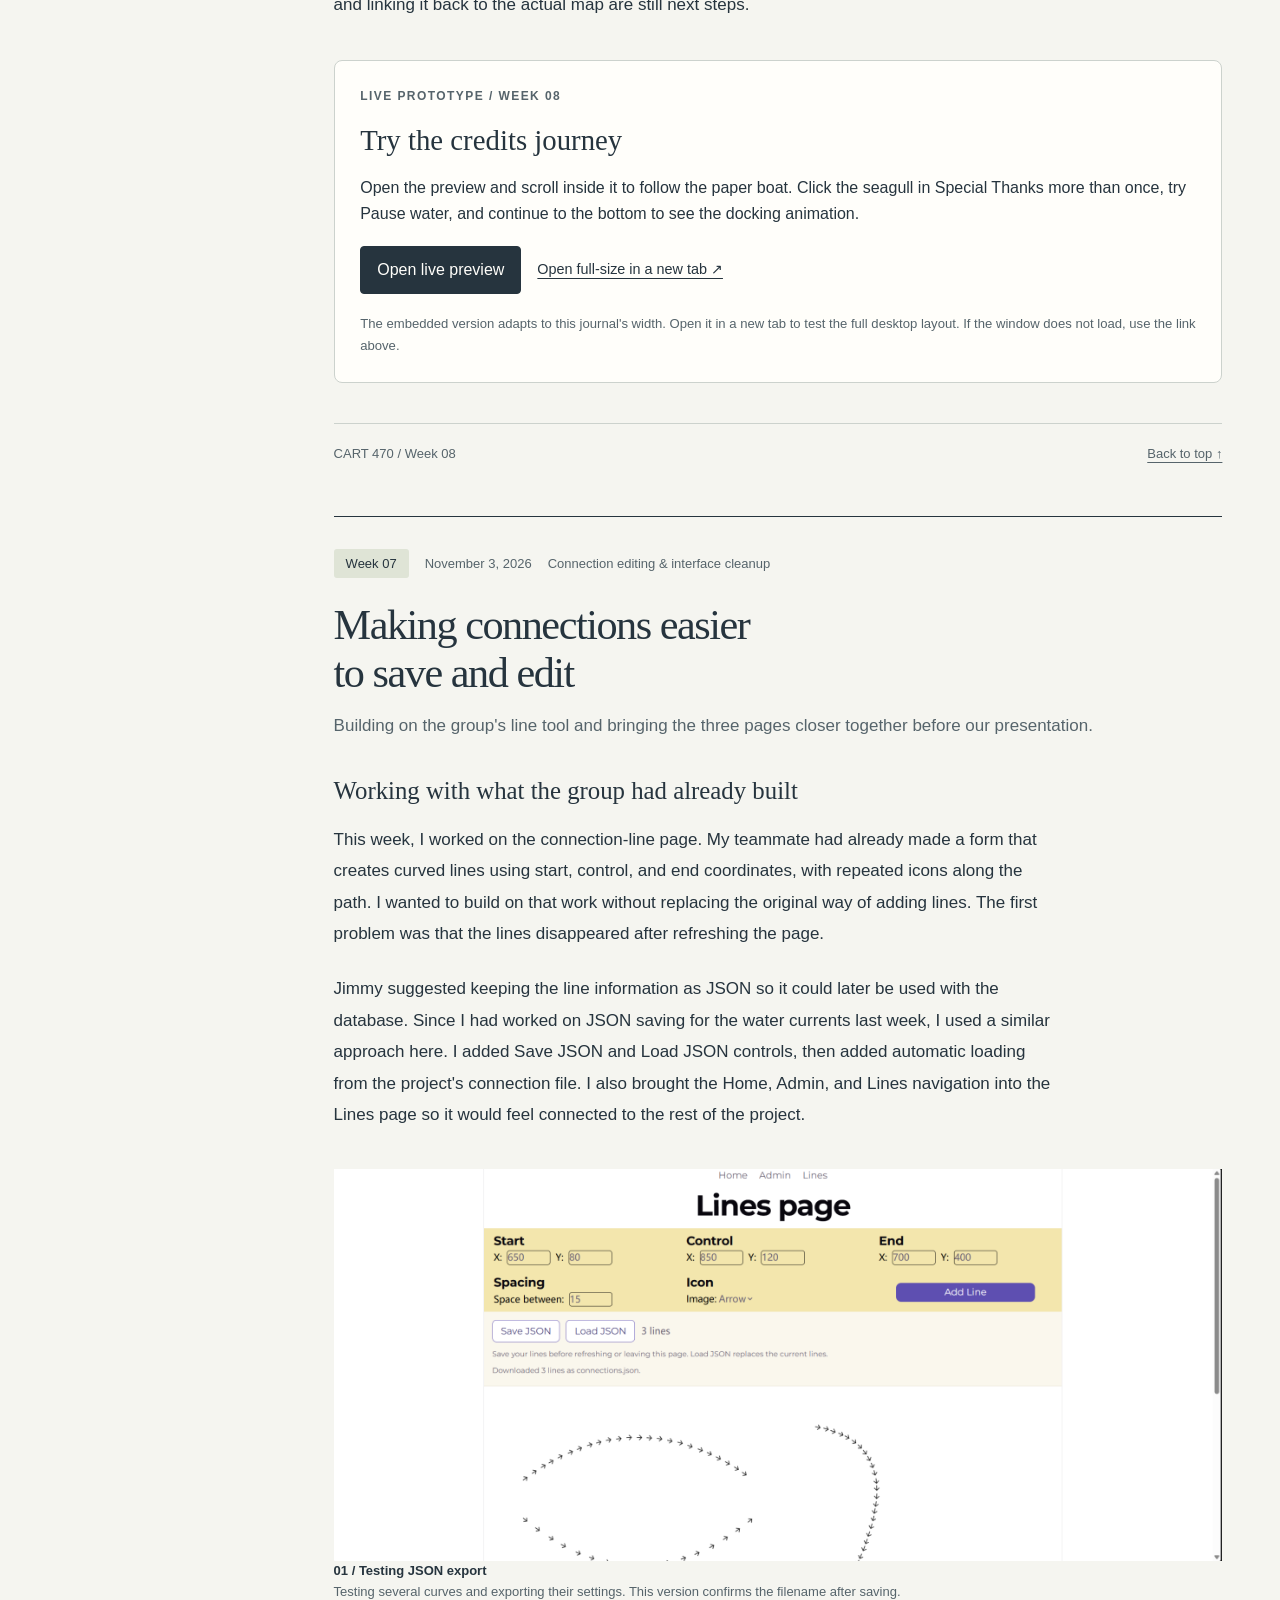
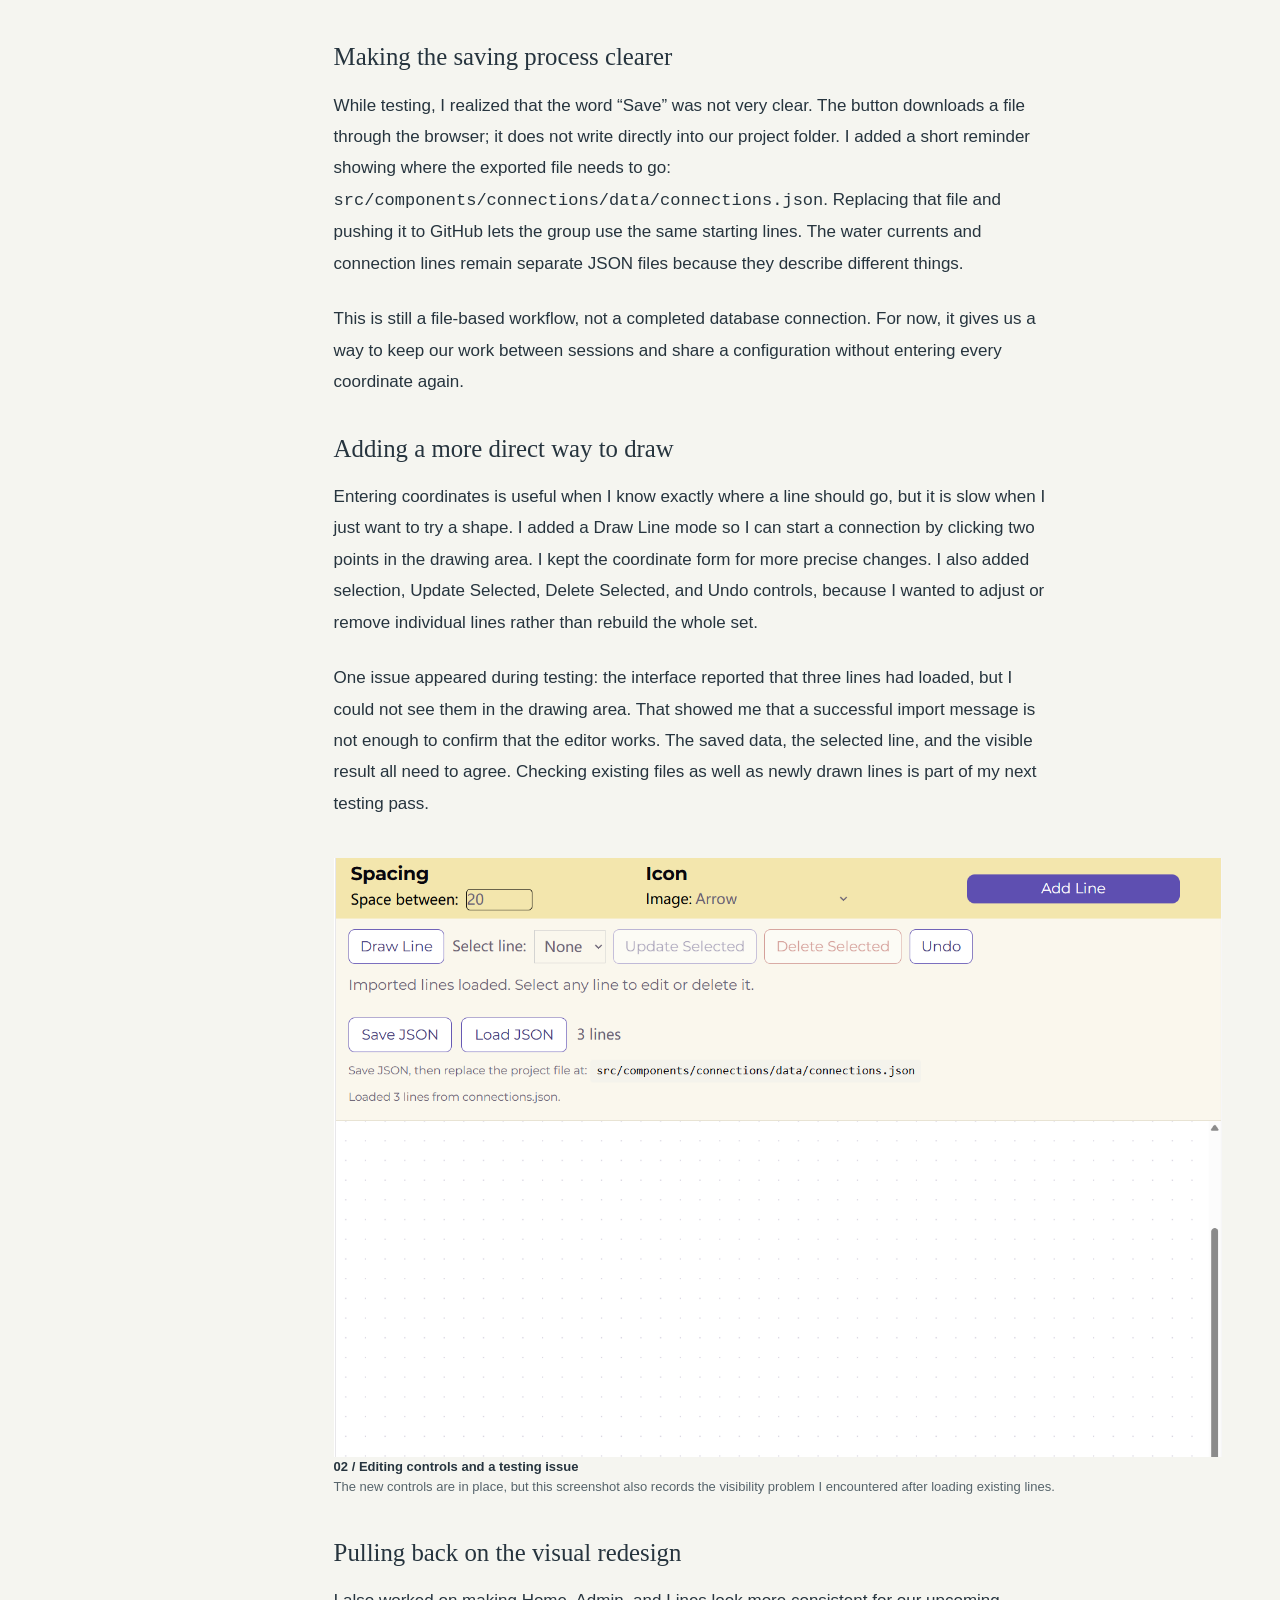
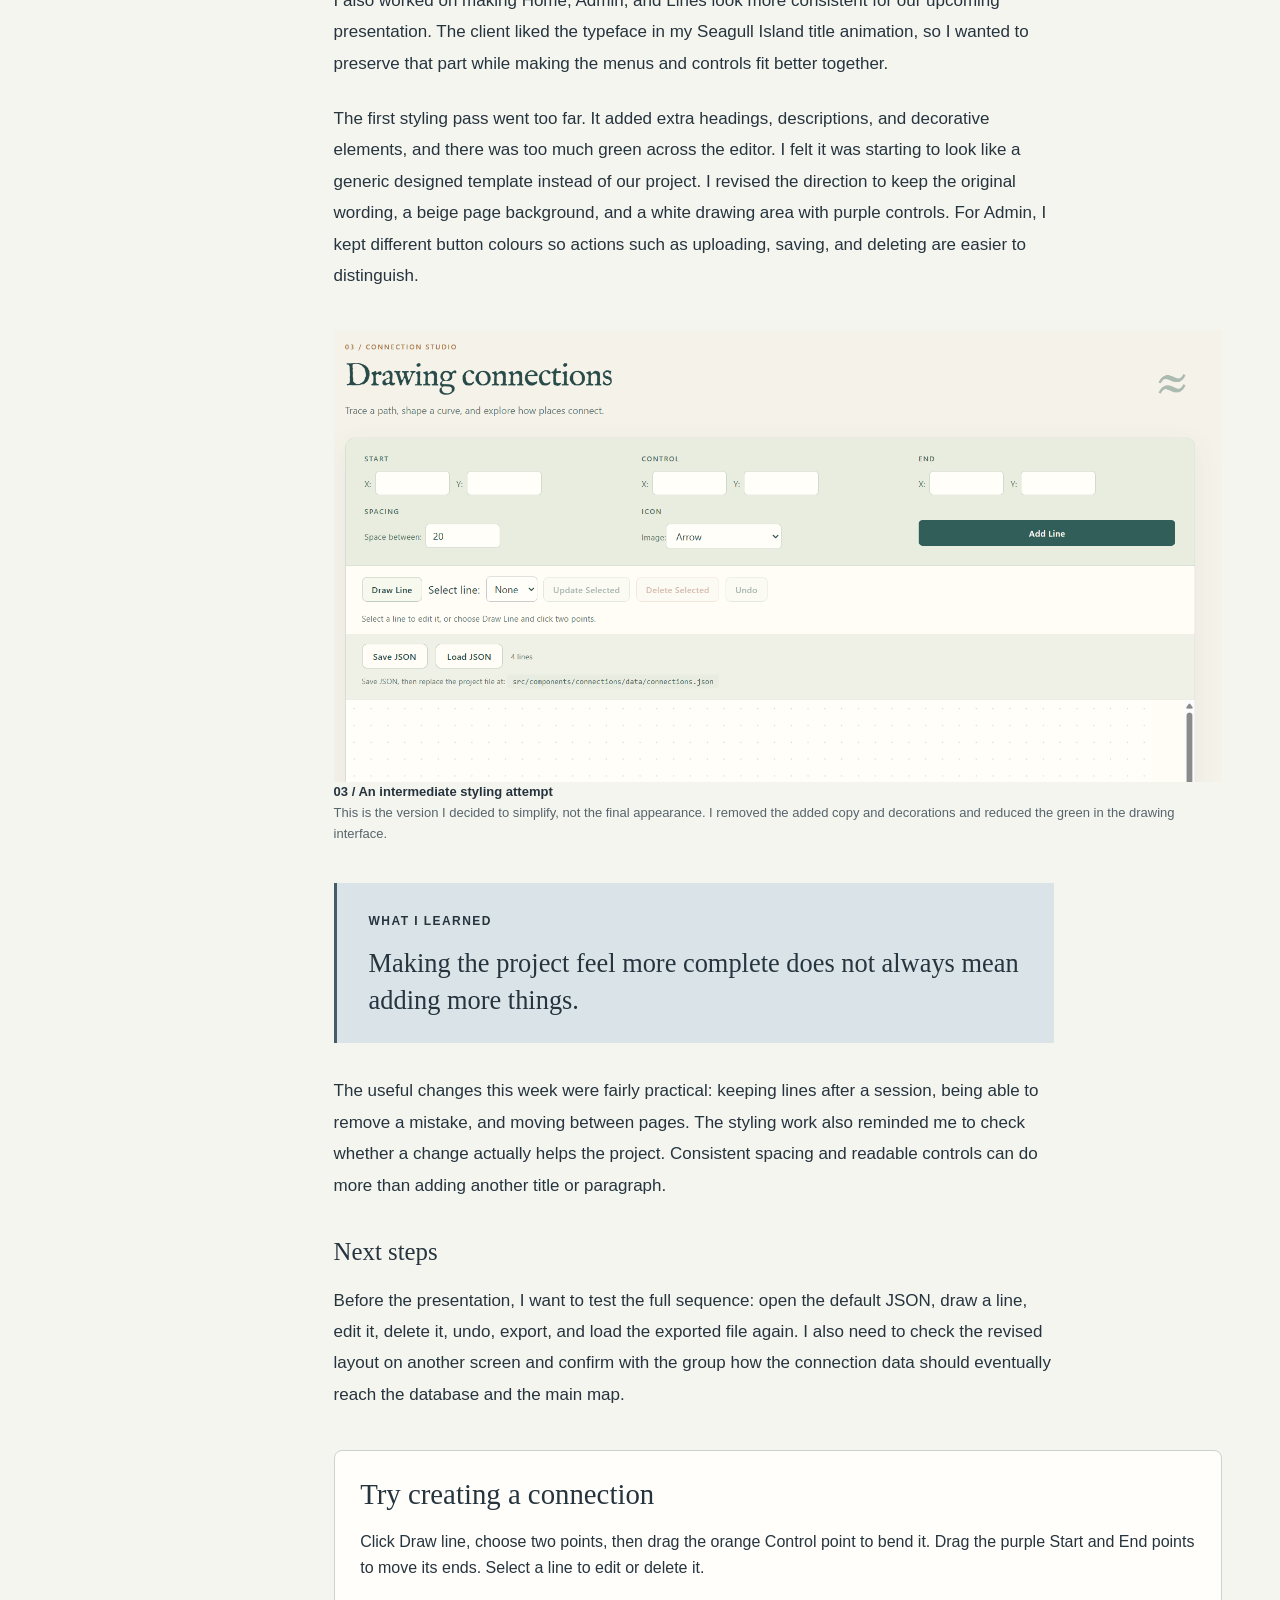
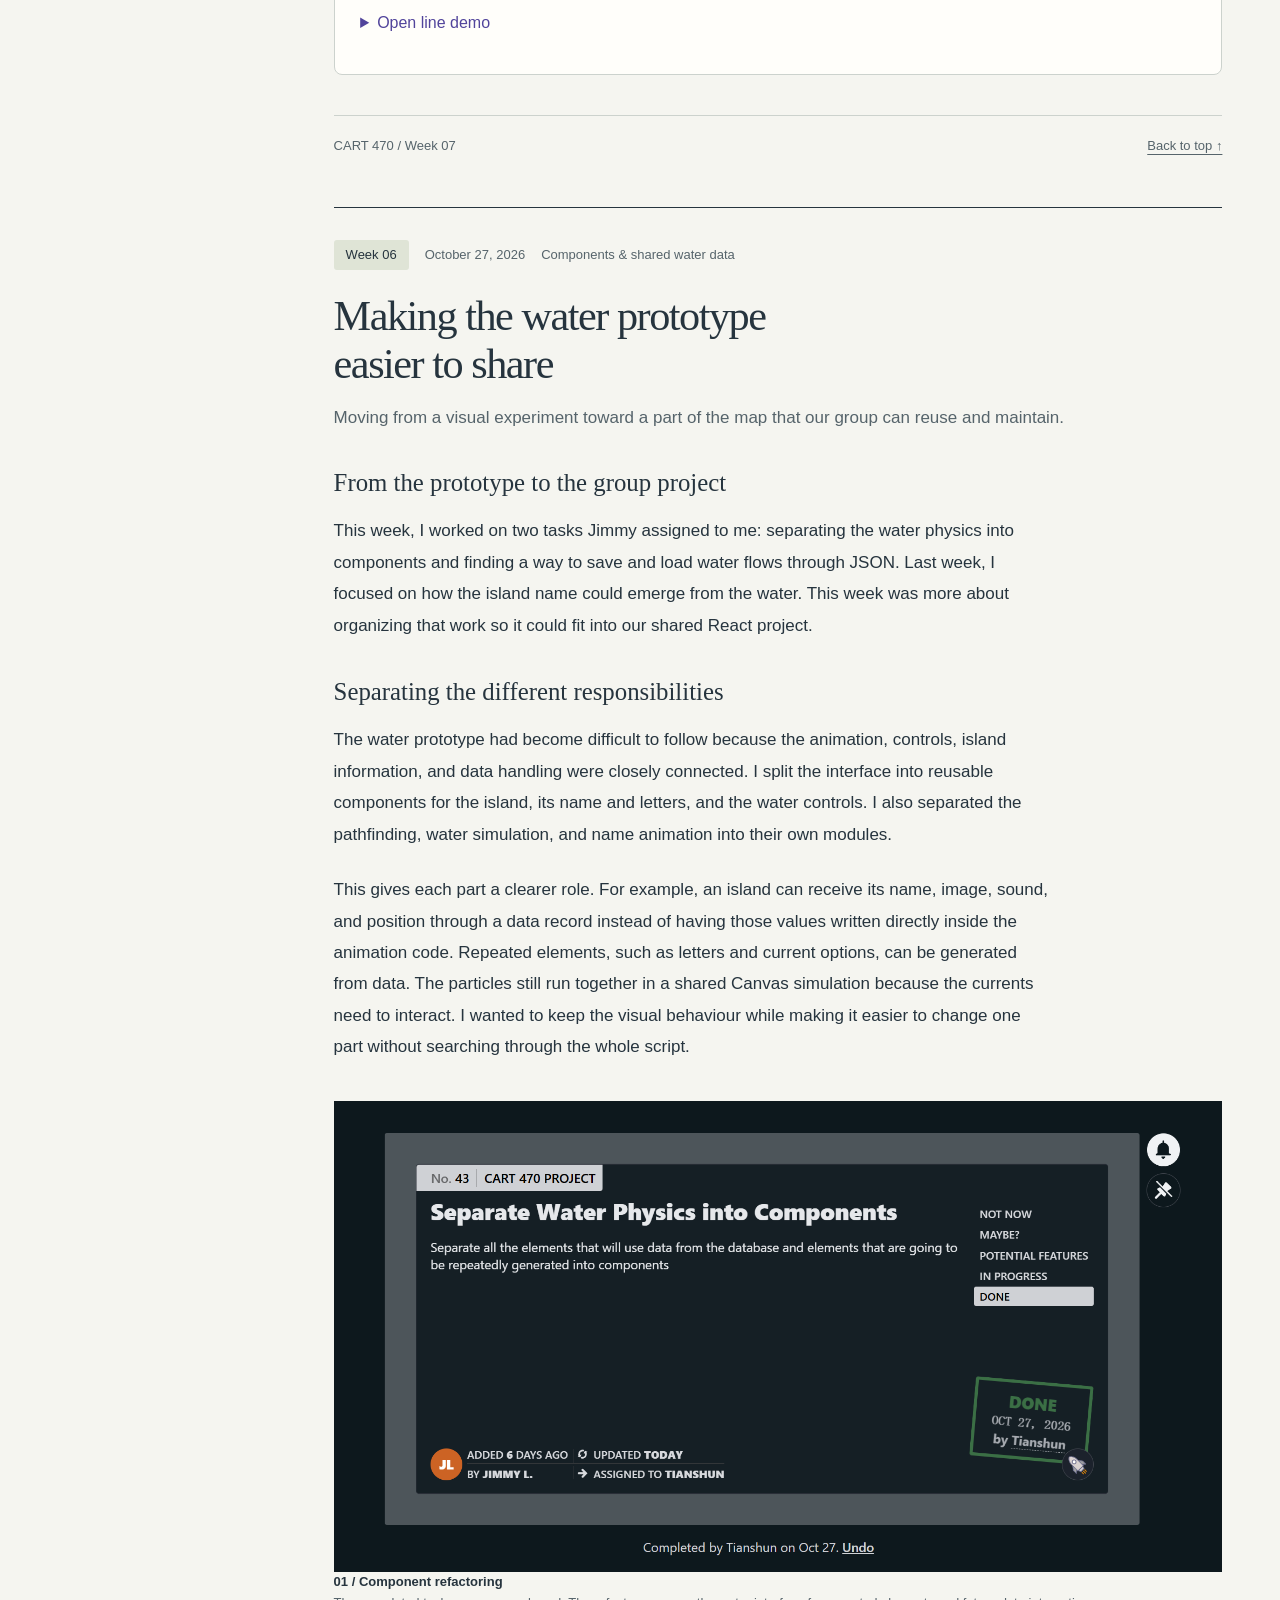
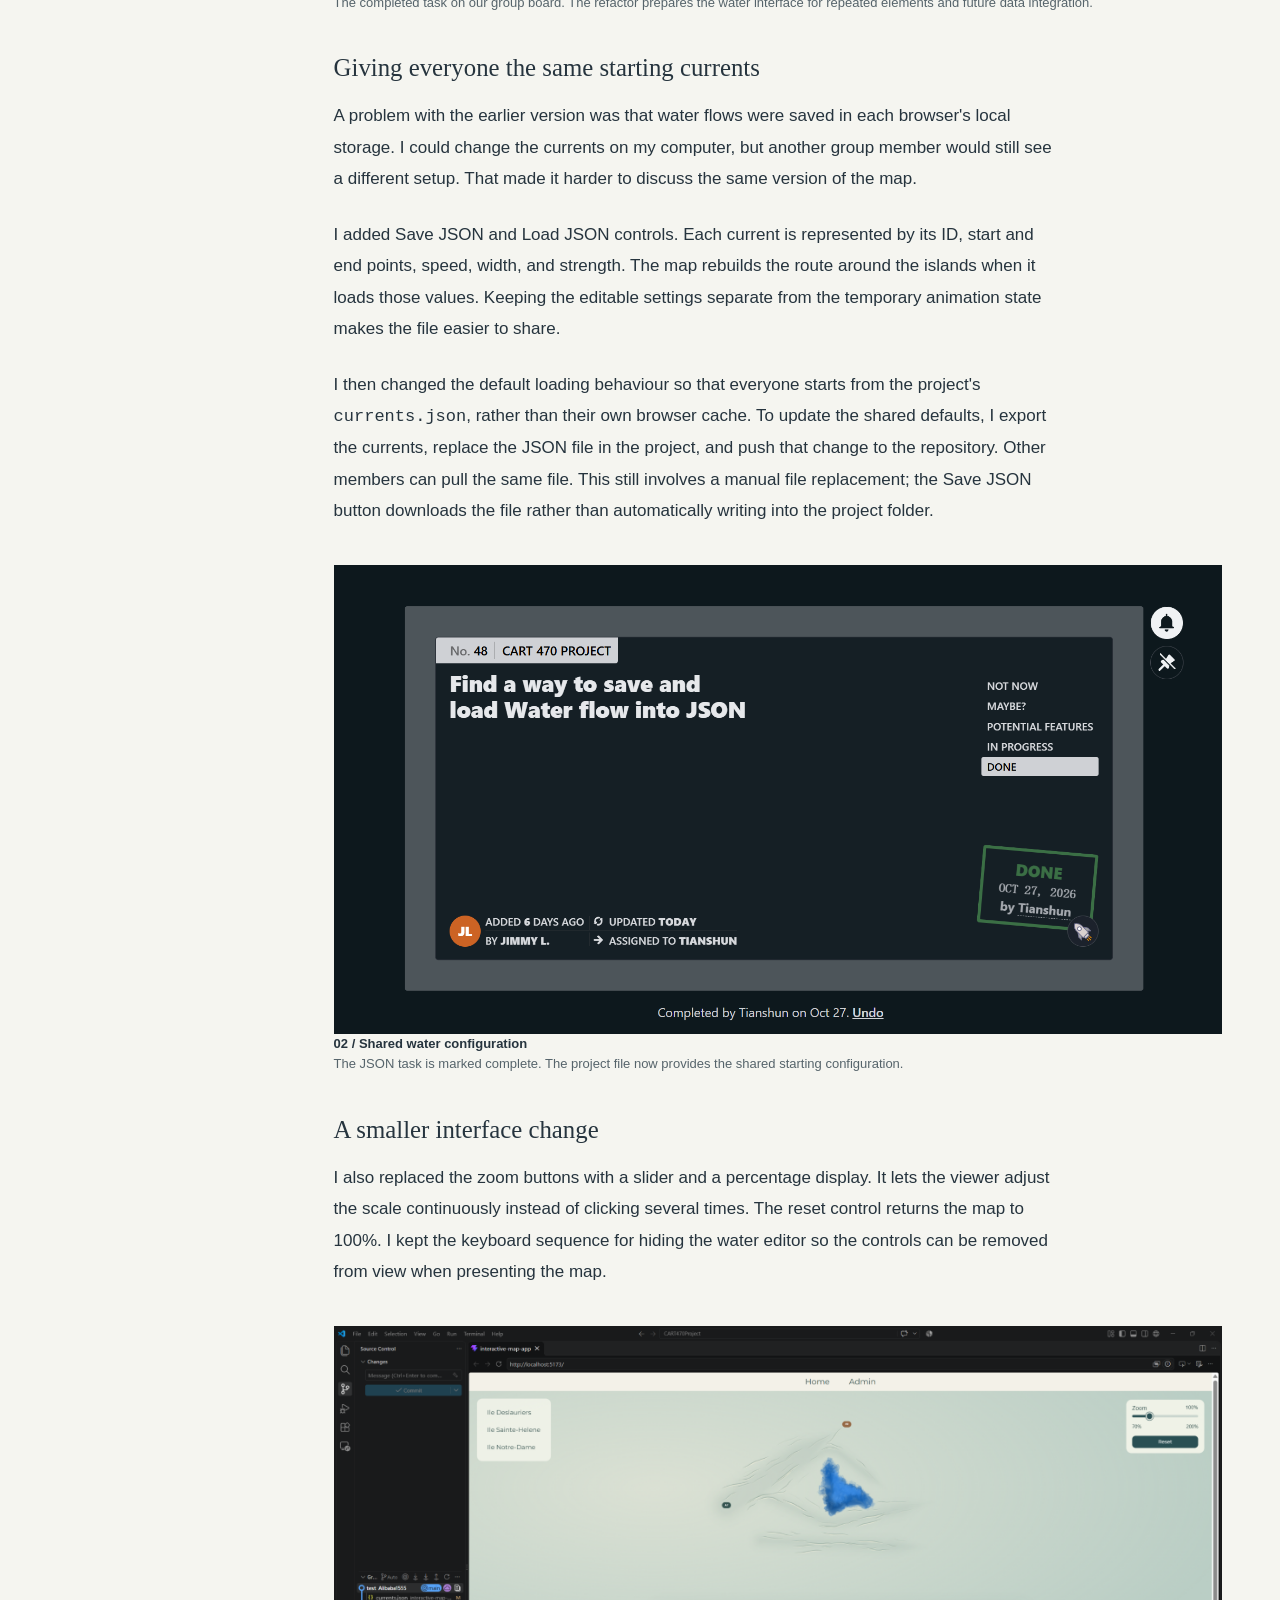
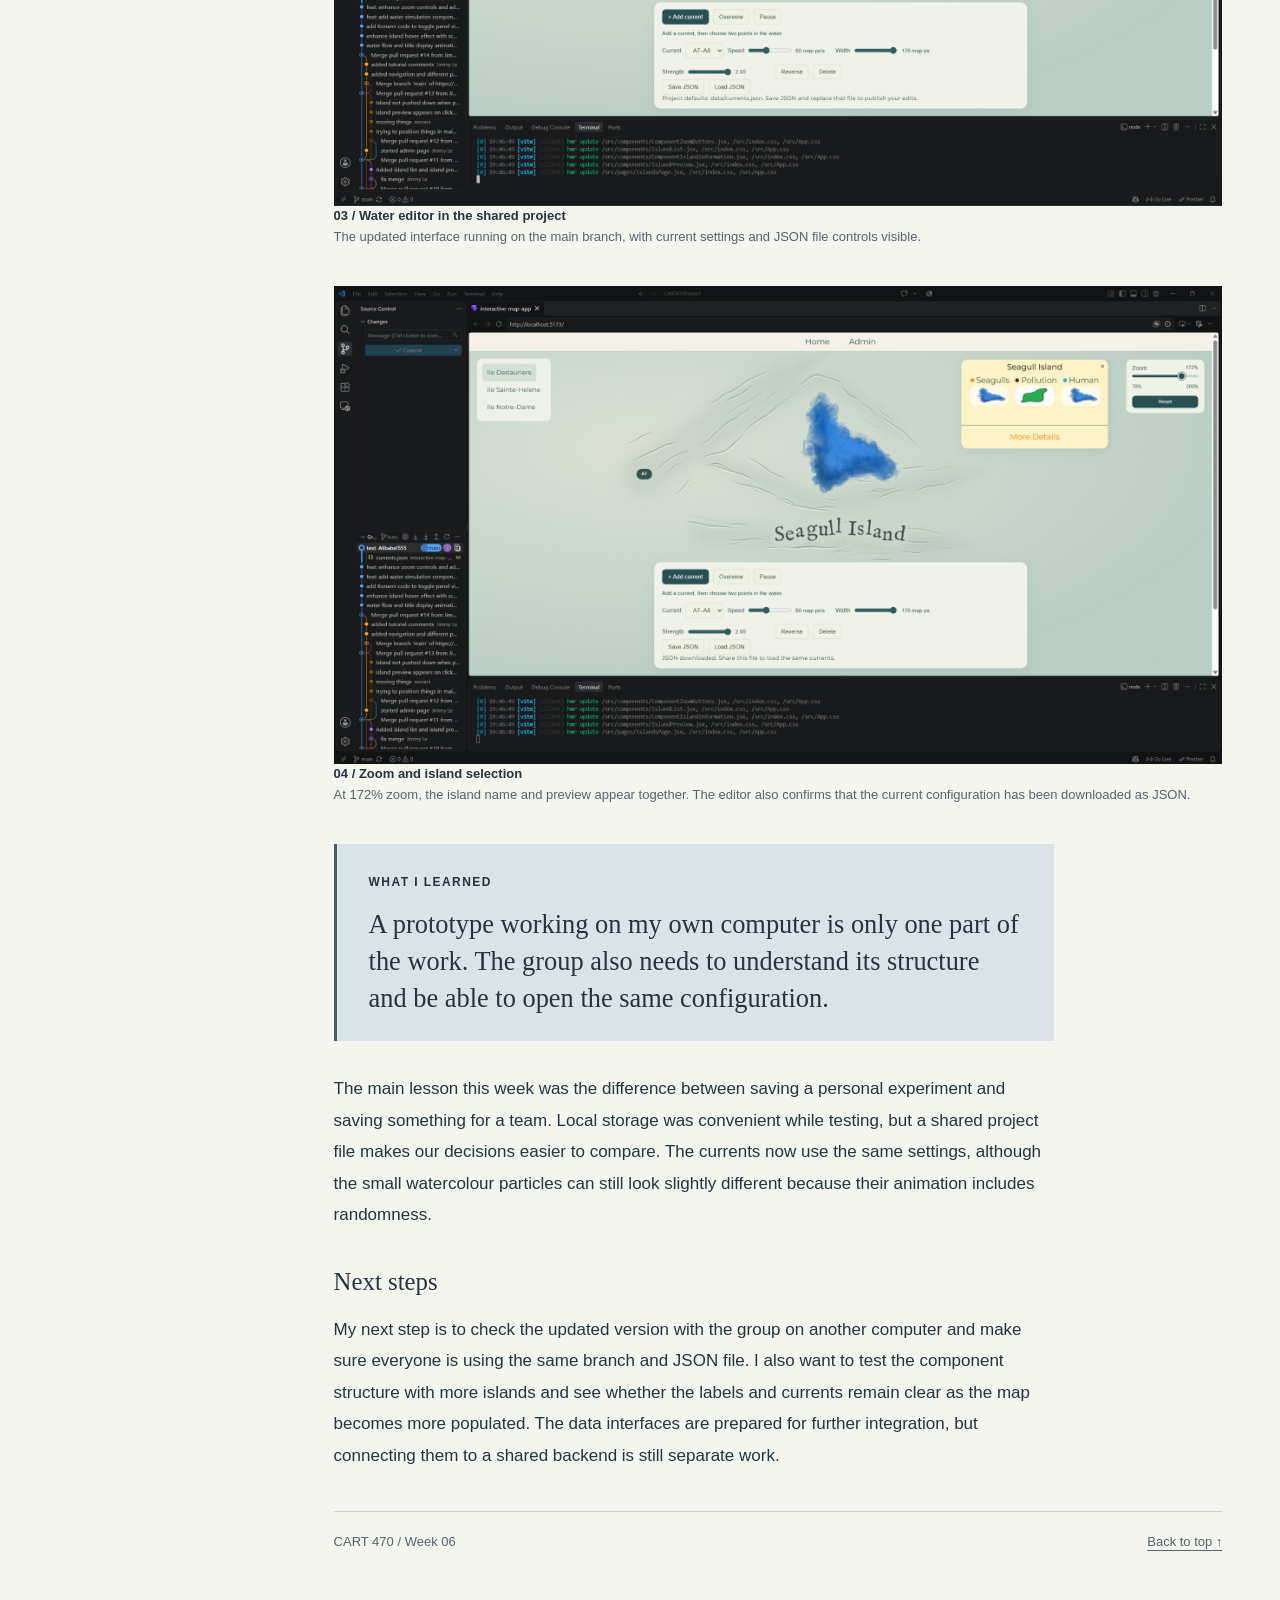
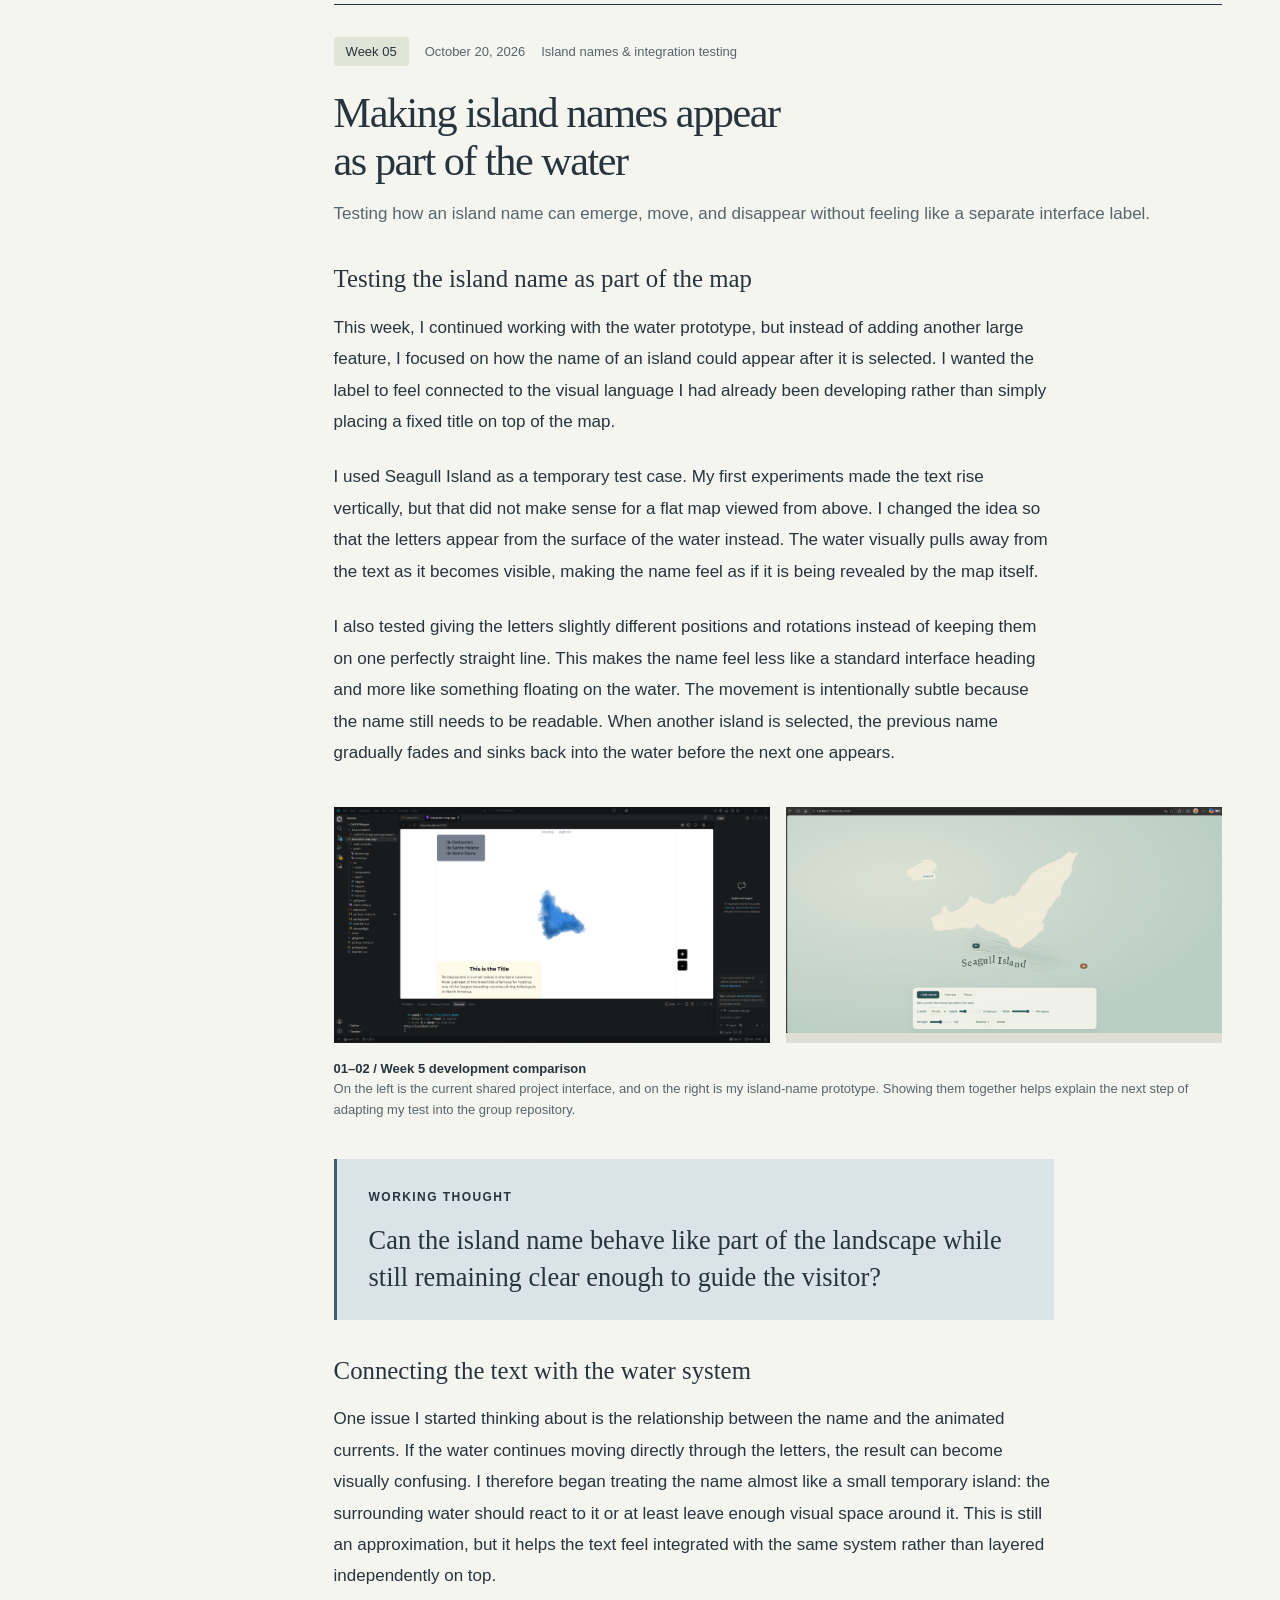
==== commit 784febce: "week 8" ====
--- a/index.html
+++ b/index.html
@@ -5,9 +5,9 @@
   <meta name="viewport" content="width=device-width, initial-scale=1.0">
   <meta name="description" content="Tianshun Wu's CART 470 process journal — Documentary Encounters in the Hochelaga Archipelago.">
   <title>CART 470 — Tianshun Wu</title>
-  <link rel="stylesheet" href="styles.css?v=week6-shared-water-1">
+  <link rel="stylesheet" href="styles.css?v=week8-credits-1">
   <link rel="icon" href="data:image/svg+xml,%3Csvg xmlns='http://www.w3.org/2000/svg' viewBox='0 0 40 40'%3E%3Crect width='40' height='40' rx='8' fill='%23354754'/%3E%3Ctext x='20' y='28' text-anchor='middle' font-family='serif' font-size='28' fill='%23faf9f5'%3EJ%3C/text%3E%3C/svg%3E">
-  <script src="script.js?v=week6-shared-water-1" defer></script>
+  <script src="script.js?v=week8-credits-1" defer></script>
 </head>
 <body id="top">
   <a class="skip-link" href="#journal">Skip to journal</a>
@@ -25,6 +25,7 @@
       <aside class="index" aria-label="Journal index">
         <p class="eyebrow">Field notes / Index</p>
         <nav aria-label="Weekly entries">
+          <a class="week-link" href="#week-08"><span class="week-number">08</span><span>Credits page<br>& interaction testing</span><span aria-hidden="true">↗</span></a>
           <a class="week-link" href="#week-07"><span class="week-number">07</span><span>Connection editing<br>& interface cleanup</span><span aria-hidden="true">↗</span></a>
           <a class="week-link" href="#week-06"><span class="week-number">06</span><span>Components<br>& shared water data</span><span aria-hidden="true">↗</span></a>
           <a class="week-link" href="#week-05"><span class="week-number">05</span><span>Island names<br>& integration testing</span><span aria-hidden="true">↗</span></a>
@@ -36,6 +37,69 @@
         <p class="index-note">An ongoing record of ideas, conversations and design decisions.</p>
       </aside>
       <div class="entries">
+        <article class="entry" id="week-08">
+          <header class="entry-header">
+            <div class="entry-meta"><span class="week-badge">Week 08</span><time datetime="2026-11-10">November 10, 2026</time><span>Credits page & interaction testing</span></div>
+            <h2>A small journey<br>through the credits</h2>
+            <p class="entry-deck">Testing a paper boat, a watercolor river, and a few small interactions for the end of our map experience.</p>
+          </header>
+          <div class="prose">
+            <h3>Giving the credits a place in the project</h3>
+            <p>This week, my task was to develop an interesting credits page for our Hochelaga Archipelago project. I wanted it to feel connected to the watercolor islands and water effects we have been working on. My starting idea was to let visitors follow a small paper boat down a river while the contributors' names appear along the sides.</p>
+            <p>I made a separate repository, <code>CART470-Credits-Test</code>, so I could experiment before bringing the page into our shared React project. The prototype uses HTML, CSS, and JavaScript. I used AI-assisted coding to build and revise it, then reviewed the results in the browser and adjusted the visual direction. For now, our group and Liz are included, while the other names and roles are playful placeholders for testing the layout.</p>
+          </div>
+          <figure class="discussion week8-evidence">
+            <a href="assets/week8-credits-opening.png" target="_blank" rel="noopener"><img src="assets/week8-credits-opening.png" alt="Hochelaga Archipelago credits opening with a cream paper background, a pale watercolor river and a small paper boat." loading="lazy"></a>
+            <figcaption><span>01 / Opening the journey</span>I simplified the opening to the project title and a short invitation to follow the current.</figcaption>
+          </figure>
+          <div class="prose">
+            <h3>Finding the right view of the boat</h3>
+            <p>The boat took several revisions. The first version looked too flat, so I tried a small 3D paper model with visible folds and shading. However, a view that was too directly overhead made it look abstract. I adjusted it toward a slightly more side-on view so the folded center and hull were easier to recognize, while still fitting the map's overall perspective.</p>
+            <p>The boat follows the curved river as the viewer scrolls. I added smooth turning and a little rocking, but kept the movement small. I wanted it to feel like it was floating without distracting from the names. There is also a pause control for the water and extra rocking, and support for reduced motion.</p>
+          </div>
+          <figure class="discussion week8-evidence">
+            <a href="assets/week8-credits-collaborator.png" target="_blank" rel="noopener"><img src="assets/week8-credits-collaborator.png" alt="The paper boat travelling past the Liz Miller collaborator section along the watercolor river." loading="lazy"></a>
+            <figcaption><span>02 / Moving past the names</span>The boat connects the sections visually. This screenshot also shows an issue to revisit: its path can overlap the text.</figcaption>
+          </figure>
+          <div class="prose">
+            <h3>Adding a little personality</h3>
+            <p>I added a clickable seagull near the special thanks section. It cycles through short lines such as “Still no fries?” and “Fine. Put me above the director.” At first, its message appeared as a notification at the bottom of the screen. I moved it into a comic-style speech bubble beside the bird so it felt like the seagull was speaking.</p>
+            <p>The first bubble had a visible gap where its tail joined the border. Replacing the separate shapes with one continuous SVG outline fixed that connection. This was a small detail, but the broken outline made the interaction look unfinished.</p>
+          </div>
+          <figure class="discussion week8-evidence">
+            <a href="assets/week8-credits-seagull.png" target="_blank" rel="noopener"><img src="assets/week8-credits-seagull.png" alt="Special thanks placeholder credits with Steven Gull and a comic speech bubble saying Fine. Put me above the director." loading="lazy"></a>
+            <figcaption><span>03 / A small optional interaction</span>Repeated clicks change the seagull's dialogue. The supporting names are temporary, not the final contributor list.</figcaption>
+          </figure>
+          <div class="prose">
+            <h3>Deciding what to keep</h3>
+            <p>I also tested a message bottle, watercolor circles beside the names, and a stronger comic-style wake behind the boat. After seeing them together, I removed the bottle and name highlights. The heavier wake was also too noticeable, so I returned to a simple pale arc and made it slightly larger. I preferred having fewer details that fit the atmosphere.</p>
+            <p>At the end, the boat approaches a small wooden dock. The early dock looked too much like a flat rectangle placed on the water. I added plank thickness, posts, wood grain, and shadows, then tested its angle and position. I eventually kept it horizontal and moved it closer to the bank, with the boat turning toward it as the page reaches the bottom.</p>
+          </div>
+          <figure class="discussion week8-evidence">
+            <a href="assets/week8-credits-ending.png" target="_blank" rel="noopener"><img src="assets/week8-credits-ending.png" alt="Credits ending with the thank-you message and paper boat beside a small horizontal wooden dock." loading="lazy"></a>
+            <figcaption><span>04 / Giving the journey an ending</span>The dock provides a stopping point. I continued adjusting its distance from the bank after this screenshot.</figcaption>
+          </figure>
+          <div class="prose">
+            <aside class="reflection"><span class="label">What I learned</span><p>A small interaction works better when its scale and movement belong to the rest of the page.</p></aside>
+            <p>This week reminded me that adding an effect is only the beginning. Most of the work was comparing versions and deciding what felt right. The boat, wake, and dock needed to share a believable perspective, while the credits still needed to be easy to read.</p>
+            <h3>Next steps</h3>
+            <p>I want to show this version to the group and Liz, check whether the ending fits the main map, and confirm the real names and roles. I also need to adjust the areas where the boat crosses the text, test different screen sizes, and check whether visitors notice the seagull without instructions. The prototype is available separately on GitHub Pages; integrating it into React and linking it back to the actual map are still next steps.</p>
+          </div>
+          <section class="water-preview credits-preview" aria-labelledby="credits-preview-title">
+            <p class="eyebrow">Live prototype / Week 08</p>
+            <h3 id="credits-preview-title">Try the credits journey</h3>
+            <p>Open the preview and scroll inside it to follow the paper boat. Click the seagull in Special Thanks more than once, try Pause water, and continue to the bottom to see the docking animation.</p>
+            <div class="preview-actions">
+              <button id="credits-preview-toggle" type="button" aria-expanded="false" aria-controls="credits-frame-wrap">Open live preview</button>
+              <a href="https://alibaba1555.github.io/CART470-Credits-Test/" target="_blank" rel="noopener">Open full-size in a new tab ↗</a>
+            </div>
+            <div id="credits-frame-wrap" hidden></div>
+            <p class="preview-note">The embedded version adapts to this journal's width. Open it in a new tab to test the full desktop layout. If the window does not load, use the link above.</p>
+          </section>
+          <footer class="entry-footer"><span>CART 470 / Week 08</span><a href="#top">Back to top ↑</a></footer>
+        </article>
+
+
         <article class="entry" id="week-07">
           <header class="entry-header">
             <div class="entry-meta"><span class="week-badge">Week 07</span><time datetime="2026-11-03">November 3, 2026</time><span>Connection editing & interface cleanup</span></div>
--- a/styles.css
+++ b/styles.css
@@ -48,3 +48,12 @@
 
 .week6-evidence { display: block; }
 .week6-evidence img { display: block; width: 100%; height: auto; }
+
+/* Week 8 screenshots and live credits prototype. */
+.week8-evidence{display:block}
+.week8-evidence figcaption{margin-top:.8rem}
+#credits-frame-wrap[hidden]{display:none}
+#credits-frame-wrap{margin-top:1rem}
+#credits-frame-wrap iframe{display:block;width:100%;height:740px;border:1px solid var(--line);border-radius:4px;background:#f2f0e6}
+@media(max-width:620px){#credits-frame-wrap iframe{height:620px}}
+@media print{#credits-frame-wrap{display:none}}
